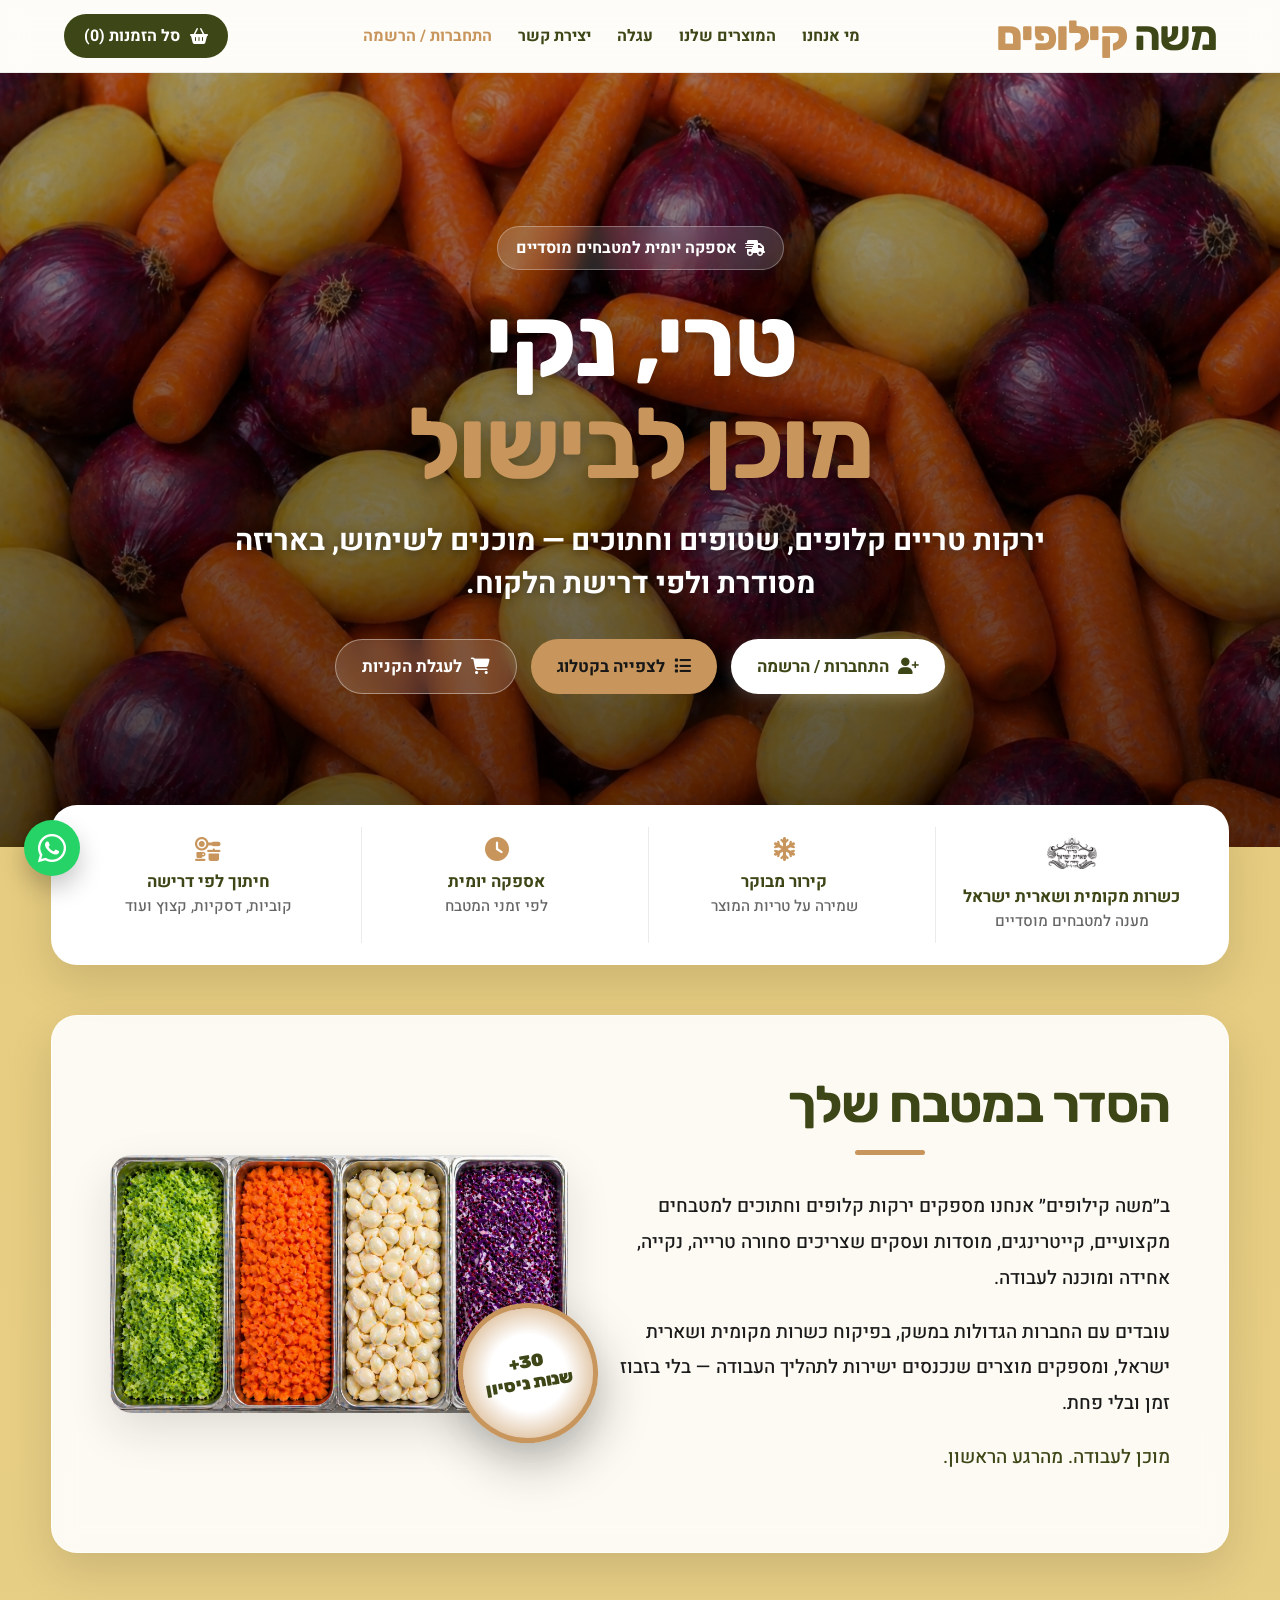
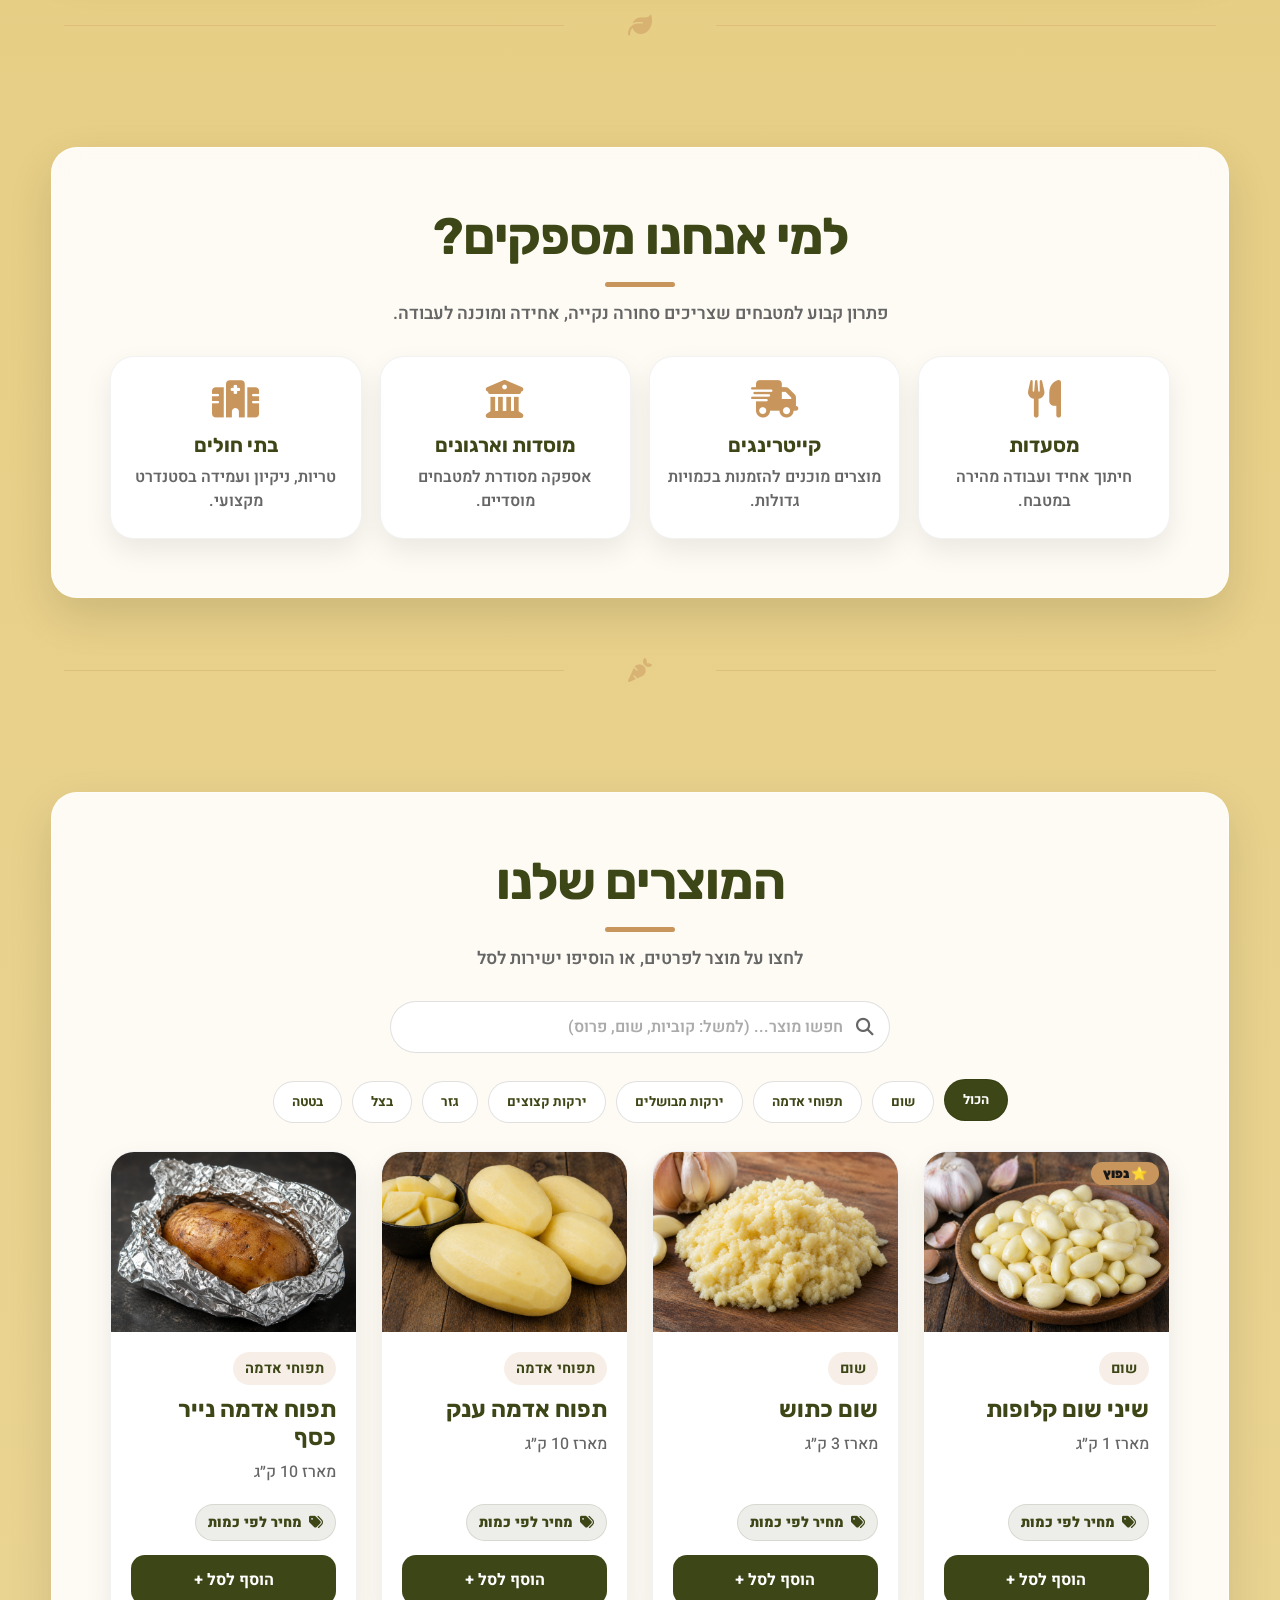
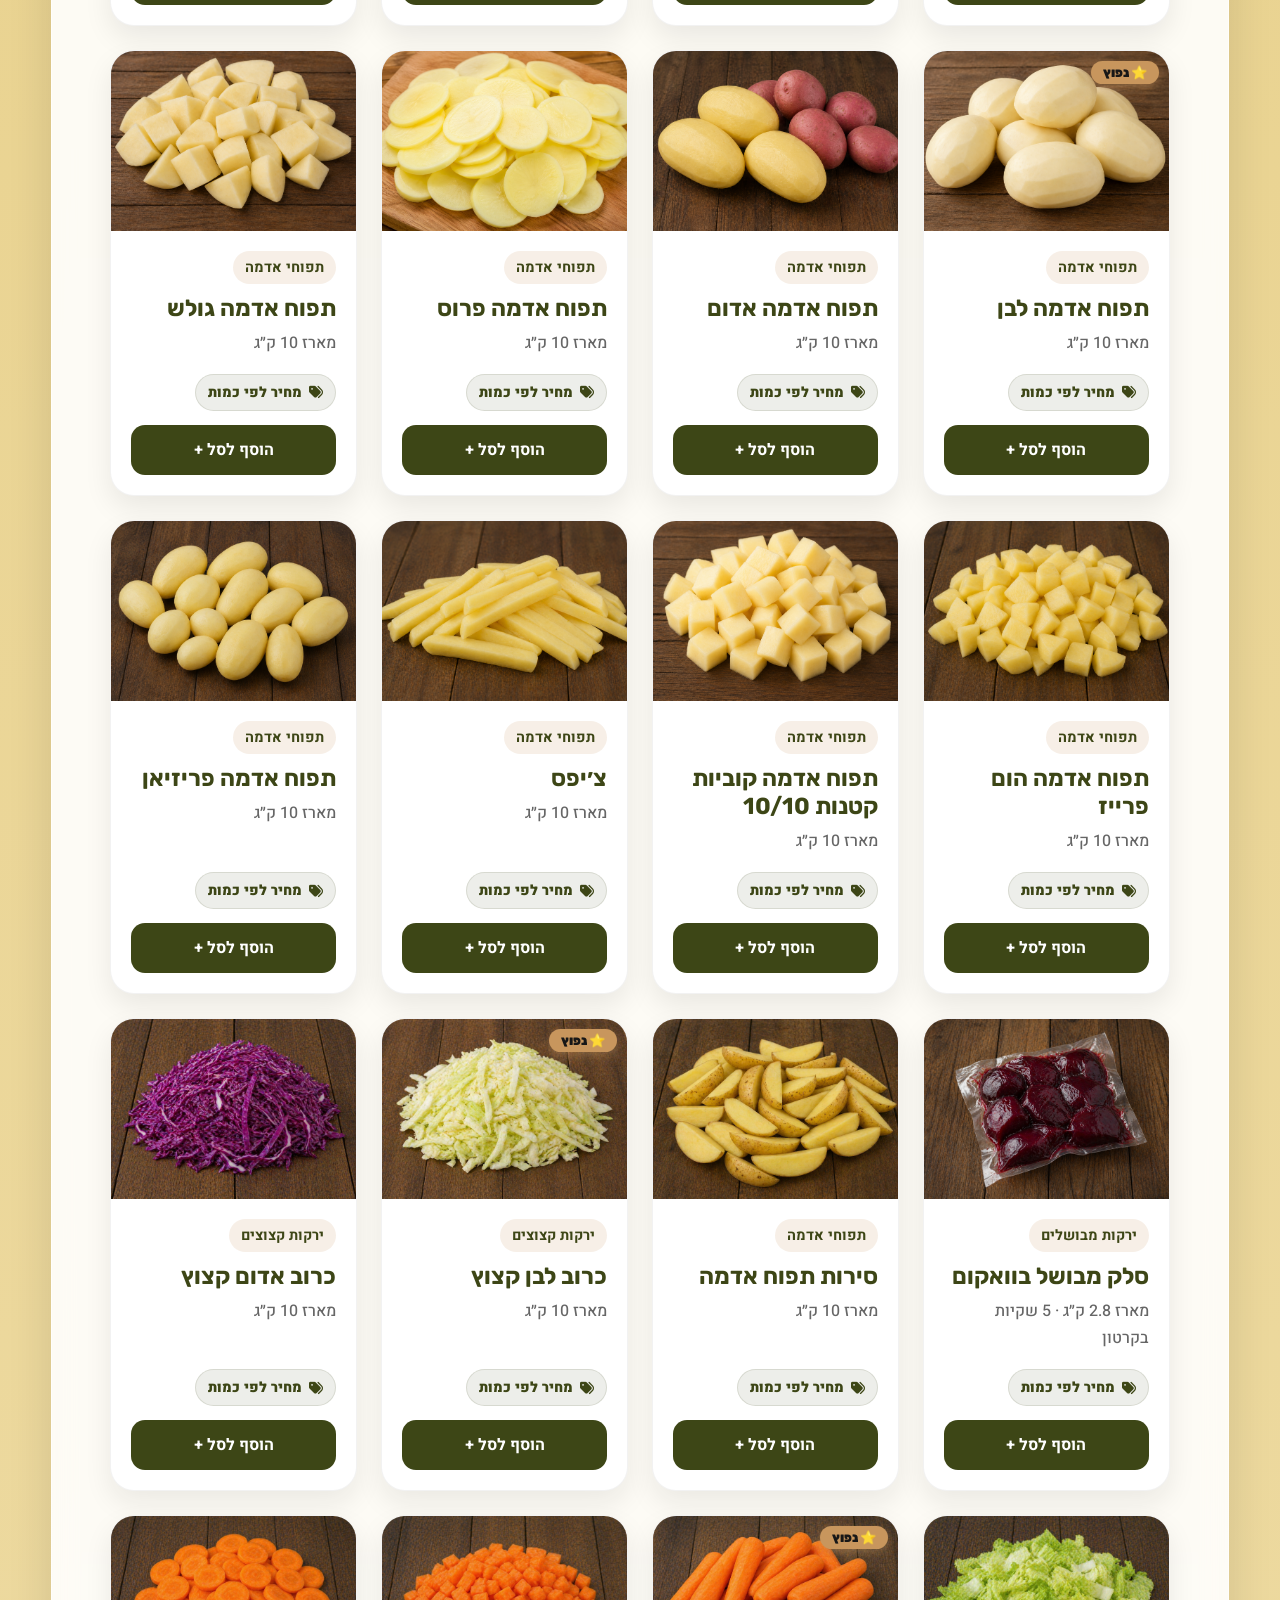
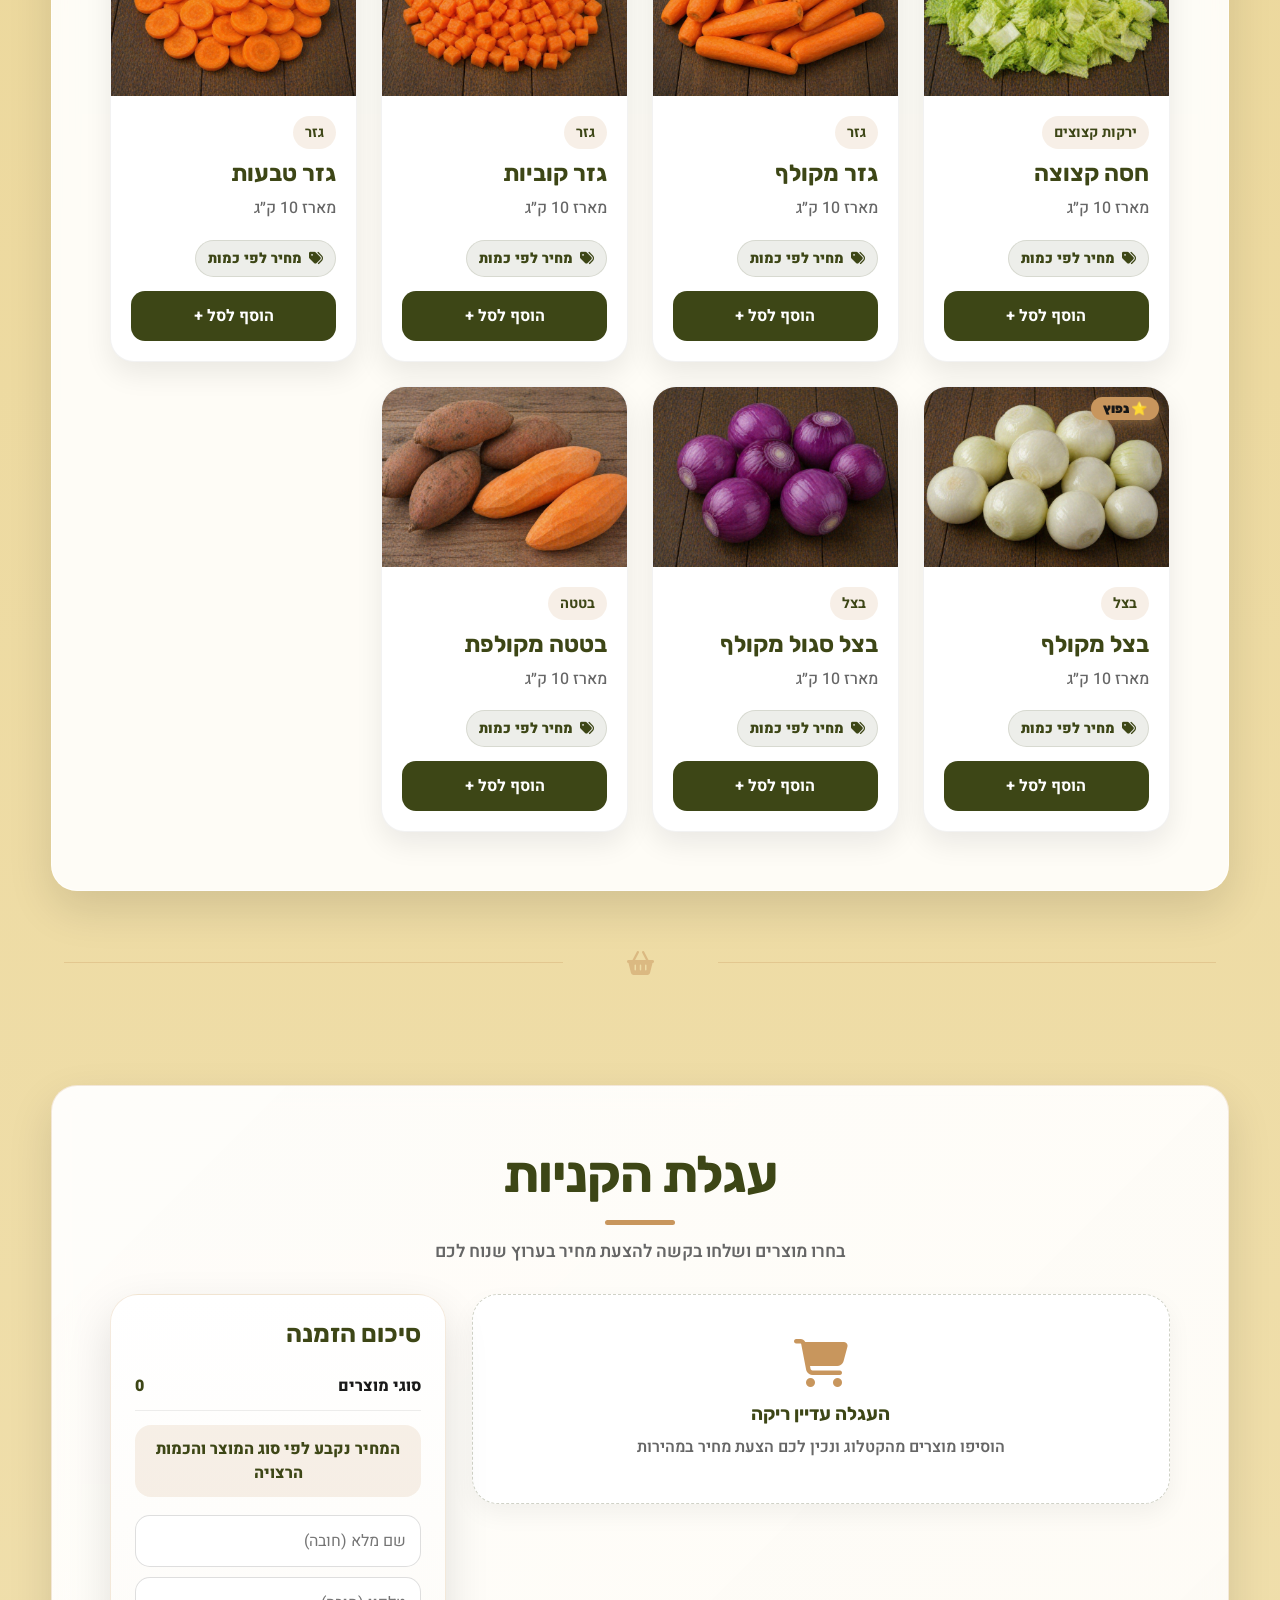
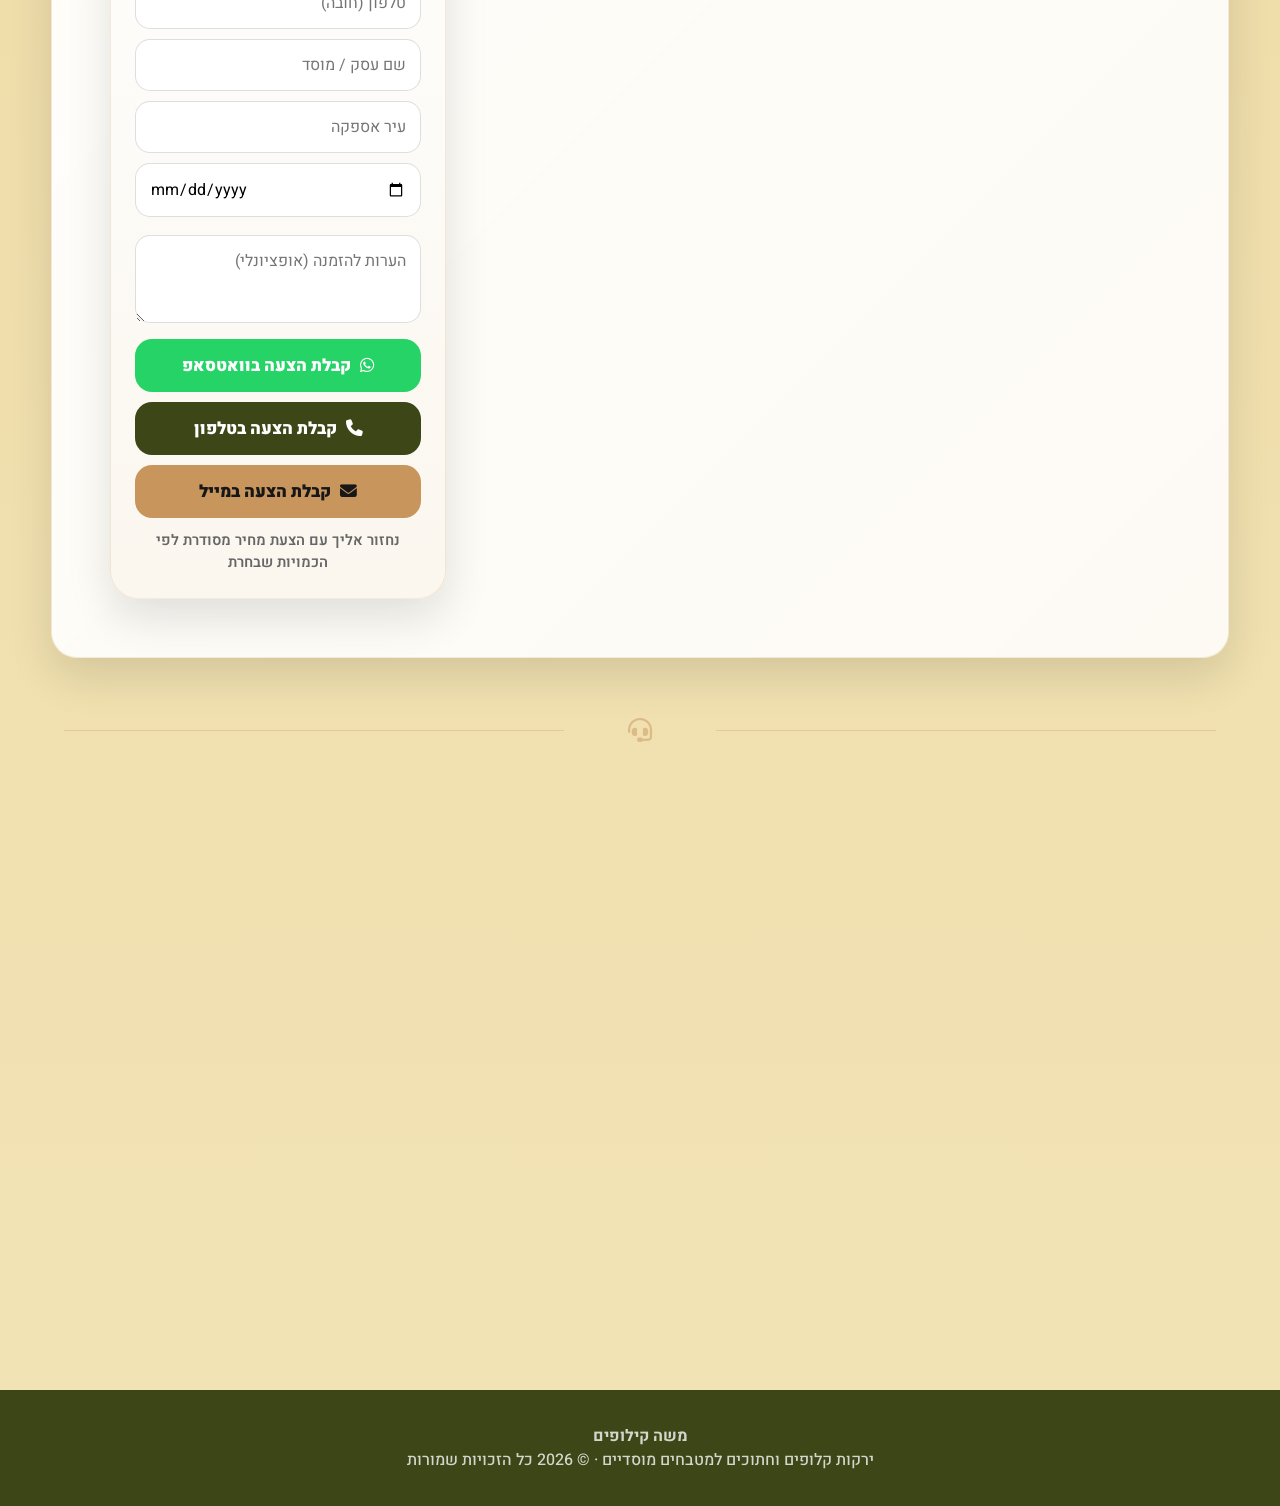
==== index.html @ 8ef57870 "app update and kilogram amount" ====
<!DOCTYPE html>
<html lang="he" dir="rtl">
<head>
  <meta charset="UTF-8" />
  <meta name="viewport" content="width=device-width, initial-scale=1.0, maximum-scale=1.0, user-scalable=0, viewport-fit=cover" />
  <title>משה קילופים | ירקות טריים קלופים וחתוכים למטבחים, עסקים, ומוסדות</title>
  <meta name="description" content="משה קילופים מספקת ירקות טריים קלופים, שטופים וחתוכים למסעדות, קייטרינגים ומוסדות. אספקה יומית, כשרות מהודרת, ואפס פחת במטבח.">
  <link rel="manifest" href="manifest.json">
  <meta name="theme-color" content="#3d4616">
  <link rel="apple-touch-icon" href="icon-192.png">
  <link rel="icon" type="image/png" href="icon-192.png">
  <link rel="preconnect" href="https://fonts.googleapis.com">
  <link rel="preconnect" href="https://fonts.gstatic.com" crossorigin>
  <link href="https://fonts.googleapis.com/css2?family=Heebo:wght@400;500;700;900&family=Rubik:wght@400;500;700;900&display=swap" rel="stylesheet">
  <link rel="stylesheet" href="https://cdnjs.cloudflare.com/ajax/libs/font-awesome/6.5.0/css/all.min.css">
  
  <style>

    /* אנימציה לעגלה העליונה (שקשוק/קפיצה קטנה) */
    @keyframes cartWiggle {
      0% { transform: scale(1); }
      30% { transform: scale(1.25) rotate(-10deg); }
      60% { transform: scale(1.1) rotate(10deg); }
      100% { transform: scale(1) rotate(0); }
    }
    .cart-wiggle {
      animation: cartWiggle 0.4s ease-out;
      color: var(--gold) !important; 
    }

    /* עיצוב בולט לכפתור ההזמנה התחתון כשיש מוצרים בעגלה */
    .btn-has-items {
      background: var(--gold) !important;
      color: #171717 !important;
      transform: scale(1.08) translateY(-4px);
      box-shadow: 0 6px 20px rgba(200,150,93,0.4);
      font-weight: 900 !important;
      border-radius: 16px !important;
      transition: all 0.3s cubic-bezier(0.175, 0.885, 0.32, 1.275);
    }

    :root {
      --cream: #fdfbf7; --cream-dark: #f3eadc; --olive: #3d4616; --olive-light: #536025;
      --gold: #c8965d; --dark: #1a1a1a; --muted: #666; --white: #fff;
      --glass: rgba(255,255,255,0.9); --shadow: 0 18px 45px rgba(0,0,0,0.12);
      --radius: 26px; --font-heading: 'Rubik','Heebo',sans-serif; --font-body: 'Heebo',sans-serif;
    }
    * { box-sizing: border-box; }
    html { scroll-behavior: smooth; }
    body { margin: 0; font-family: var(--font-body); color: var(--dark); background: linear-gradient(180deg,#e4c979,#f2e3b6); overflow-x: hidden; font-weight: 500; }
    a { color: inherit; text-decoration: none; }

    header { position: sticky; top: 0; z-index: 1000; background: rgba(255,255,255,0.95); backdrop-filter: blur(14px); border-bottom: 1px solid rgba(0,0,0,0.07); padding: 14px 5%; display: flex; align-items: center; justify-content: space-between; gap: 18px; }
    .logo { font-family: var(--font-heading); font-size: 2.6rem; font-weight: 700; color: var(--olive); letter-spacing: -1.5px; white-space: nowrap; line-height: 1; }
    .logo span { color: var(--gold); font-weight: 800; }
    .logo { font-family: var(--font-heading); font-size: 2.6rem; font-weight: 700; color: var(--olive); letter-spacing: -1.5px; white-space: nowrap; line-height: 1; }
    .logo span { color: var(--gold); font-weight: 800; }
    
    /* הנה הקוד שהדבקת: */
    .header-user-avatar {
      width: 42px;
      height: 42px;
      border-radius: 50%;
      background: linear-gradient(135deg, var(--olive), var(--olive-light));
      color: white;
      align-items: center;
      justify-content: center;
      font-family: var(--font-heading);
      font-size: 1.3rem;
      font-weight: 800;
      box-shadow: 0 4px 10px rgba(61,70,22,0.15);
      flex-shrink: 0;
      border: 2px solid white;
    }

    .header-greeting {
      font-size: 0.95rem;
      color: var(--muted);
      font-weight: 600;
      margin-top: 1px;
    }

   nav { display: flex; align-items: center; gap: 26px; font-weight: 700; color: var(--olive); }
    nav a:hover { color: var(--gold); }
    
    /* העיצוב החדש של כפתור ההתקנה */
    .nav-install-btn {
      background: rgba(200,150,93,0.15);
      color: var(--olive) !important;
      padding: 8px 16px;
      border-radius: 999px;
      border: 1px solid rgba(200,150,93,0.3);
      display: inline-flex;
      align-items: center;
      gap: 8px;
      transition: 0.25s;
      font-size: 1.05rem;
    }
    .nav-install-btn:hover {
      background: var(--gold);
      color: #171717 !important;
      transform: translateY(-2px);
    }
    body.is-pwa .hide-in-pwa {
      display: none !important;
    }
    
    .cart-container { cursor: pointer; display: flex; align-items: center; gap: 10px; background: var(--olive); color: white; padding: 10px 20px; border-radius: 999px; font-weight: 700; border: none; transition: 0.25s; white-space: nowrap; font-family: inherit; font-size: 1rem; }
    .cart-container:hover { background: var(--olive-light); transform: translateY(-2px); }
    .hamburger { display: none; background: none; border: none; font-size: 1.8rem; color: var(--olive); cursor: pointer; padding: 5px; }
    .mobile-menu { display: none; position: fixed; inset: 0; background: rgba(253,251,247,0.98); z-index: 2000; flex-direction: column; align-items: center; justify-content: center; gap: 30px; transform: translateY(-100%); transition: transform 0.4s cubic-bezier(0.4,0,0.2,1); }
    .mobile-menu.open { transform: translateY(0); display: flex; }
    .mobile-menu a { font-family: var(--font-heading); font-size: 2rem; color: var(--olive); font-weight: 700; }
    .close-menu { position: absolute; top: 20px; right: 24px; background: none; border: none; font-size: 3rem; color: var(--olive); cursor: pointer; }
    .hero { position: relative; min-height: 86vh; display: flex; align-items: center; justify-content: center; text-align: center; color: white; background-image: url('opening.png'); background-size: cover; background-position: center; background-attachment: fixed; background-color: var(--olive); padding: 120px 20px; }
    .hero::before { content: ""; position: absolute; inset: 0; background: linear-gradient(180deg,rgba(0,0,0,0.35),rgba(0,0,0,0.65)); }
    .hero-content { position: relative; max-width: 980px; z-index: 1; }
    .hero-badge { display: inline-flex; align-items: center; gap: 8px; background: rgba(255,255,255,0.15); border: 1px solid rgba(255,255,255,0.3); border-radius: 999px; padding: 9px 18px; font-weight: 700; backdrop-filter: blur(8px); margin-bottom: 22px; color: #fff; }
    .hero h1 { font-family: var(--font-heading); font-size: clamp(3rem,8vw,6.2rem); line-height: 1.02; margin: 0; color: #fff; text-shadow: 0 4px 15px rgba(0,0,0,0.3); font-weight: 700; letter-spacing: -2.5px; }
    .hero h1 span { color: var(--gold); }
    .hero p { font-size: clamp(1.25rem,2.3vw,1.9rem); margin: 24px auto 34px; max-width: 840px; color: #fff; text-shadow: 0 2px 10px rgba(0,0,0,0.4); font-weight: 700; }
    .hero-actions { display: flex; justify-content: center; gap: 14px; flex-wrap: wrap; }
    .btn { display: inline-flex; align-items: center; justify-content: center; gap: 9px; border: none; border-radius: 999px; padding: 14px 26px; font-weight: 700; font-size: 1.05rem; cursor: pointer; transition: 0.25s; font-family: inherit; }
    .btn-primary { background: var(--gold); color: #171717; }
    .btn-primary:hover { transform: translateY(-3px); filter: brightness(1.05); }
    .btn-secondary { background: rgba(255,255,255,0.15); color: #fff; border: 1px solid rgba(255,255,255,0.4); backdrop-filter: blur(8px); }
    .btn-secondary:hover { background: rgba(255,255,255,0.25); transform: translateY(-3px); }

    .trust-strip { margin: -42px auto 0; position: relative; z-index: 2; width: min(1180px,92%); background: var(--white); box-shadow: var(--shadow); border-radius: var(--radius); padding: 22px; display: grid; grid-template-columns: repeat(4,1fr); gap: 16px; }
    .trust-item { text-align: center; padding: 10px; border-left: 1px solid rgba(0,0,0,0.08); }
    .trust-item:last-child { border-left: none; }
    .trust-item i { color: var(--gold); font-size: 1.5rem; margin-bottom: 8px; }
    .trust-item strong { display: block; color: var(--olive); font-size: 1.05rem; }
    .trust-item span { color: var(--muted); font-size: 0.95rem; }

    .section { width: min(1240px,92%); margin: 50px auto; }
    .glass-panel { background: var(--glass); border: 1px solid rgba(255,255,255,0.65); box-shadow: var(--shadow); border-radius: var(--radius); padding: clamp(28px,5vw,58px); backdrop-filter: blur(12px); }
    .section-title { font-family: var(--font-heading); font-size: clamp(2.1rem,4vw,3.2rem); color: var(--olive); text-align: center; margin: 0 0 34px; letter-spacing: -1px; font-weight: 700; }
    .section-title::after { content: ""; display: block; width: 70px; height: 5px; background: var(--gold); border-radius: 999px; margin: 15px auto 0; }
    .section-subtitle { text-align: center; color: var(--muted); font-size: 1.1rem; margin: -20px 0 30px; font-weight: 600; }
    .sector-divider { text-align: center; color: rgba(200,150,93,0.5); font-size: 1.5rem; margin: 60px 0; display: flex; align-items: center; justify-content: center; }
    .sector-divider::before,.sector-divider::after { content: ""; height: 1px; background: rgba(200,150,93,0.3); flex: 1; margin: 0 5%; }

    .about-grid { display: grid; grid-template-columns: 1.1fr 0.9fr; align-items: center; gap: 42px; }
    .about-grid p { font-size: 1.18rem; line-height: 1.9; margin: 0 0 18px; font-weight: 500; }
    .about-strong { margin-top: 10px; font-weight: 800; color: var(--olive); }
    .badge-wrapper { position: relative; overflow: visible; }
    .badge-30 { position: absolute; bottom: -30px; right: -30px; width: 140px; height: 140px; border-radius: 50%; background: radial-gradient(circle,#fff 42%,var(--gold)); border: 5px solid var(--gold); display: flex; align-items: center; justify-content: center; text-align: center; font-family: var(--font-heading); font-weight: 900; font-size: 1.1rem; color: var(--olive); line-height: 1.2; box-shadow: 0 20px 50px rgba(0,0,0,0.28); transform: scale(0.7) rotate(-15deg); z-index: 2; opacity: 0; transition: opacity 0.7s,transform 0.7s; }
    .badge-30.active { opacity: 1; transform: scale(1) rotate(-10deg); }
    .about-image img { width: 100%; border-radius: 22px; display: block; box-shadow: var(--shadow); object-fit: cover; }

    .audience-grid { display: grid; grid-template-columns: repeat(4,minmax(0,1fr)); gap: 18px; margin-top: 26px; }
    .audience-card { background: #fff; border-radius: 24px; padding: 24px 18px; text-align: center; box-shadow: 0 12px 28px rgba(0,0,0,0.08); border: 1px solid rgba(0,0,0,0.05); transition: 0.25s; }
    .audience-card:hover { transform: translateY(-6px); box-shadow: var(--shadow); }
    .audience-card i { font-size: 2.35rem; color: var(--gold); margin-bottom: 14px; }
    .audience-card h3 { margin: 0 0 8px; font-family: var(--font-heading); color: var(--olive); font-size: 1.25rem; }
    .audience-card p { margin: 0; color: var(--muted); line-height: 1.55; font-weight: 600; }

    .search-wrap { position: relative; max-width: 500px; margin: 0 auto 28px; }
    .search-wrap i { position: absolute; right: 16px; top: 50%; transform: translateY(-50%); color: var(--muted); font-size: 1.1rem; pointer-events: none; }
    #catalogSearch { width: 100%; border: 1.5px solid rgba(0,0,0,0.12); border-radius: 999px; padding: 13px 46px 13px 20px; font-family: inherit; font-size: 1rem; background: white; outline: none; transition: 0.3s; font-weight: 600; }
    #catalogSearch:focus { border-color: var(--gold); box-shadow: 0 0 0 4px rgba(200,150,93,0.15); }
    #catalogSearch::placeholder { color: #aaa; }

    .filters { display: flex; flex-wrap: wrap; gap: 10px; justify-content: center; margin-bottom: 28px; }
    .filter-btn { border: 1px solid rgba(0,0,0,0.12); background: #fff; color: var(--olive); border-radius: 999px; padding: 10px 18px; font-family: inherit; font-weight: 700; cursor: pointer; transition: 0.25s; }
    .filter-btn:hover,.filter-btn.active { background: var(--olive); color: #fff; transform: translateY(-2px); }

    .products-grid { display: grid; grid-template-columns: repeat(4,minmax(0,1fr)); gap: 24px; }
    .product-card { background: white; border-radius: 24px; padding: 0; box-shadow: 0 12px 28px rgba(0,0,0,0.08); border: 1px solid rgba(0,0,0,0.05); transition: 0.25s; display: flex; flex-direction: column; overflow: hidden; position: relative; }
    .product-card:hover { transform: translateY(-8px); box-shadow: var(--shadow); }
    .badge-popular { position: absolute; top: 10px; right: 10px; z-index: 5; background: var(--gold); color: #171717; border-radius: 999px; padding: 4px 12px; font-size: 0.82rem; font-weight: 900; font-family: var(--font-heading); box-shadow: 0 4px 10px rgba(200,150,93,0.4); }
    .badge-ordered { position: absolute; top: 10px; right: 10px; z-index: 5; background: var(--olive); color: #fff; border-radius: 999px; padding: 4px 12px; font-size: 0.82rem; font-weight: 900; font-family: var(--font-heading); display: flex; align-items: center; gap: 5px; }
    .product-image-btn { width: 100%; height: 180px; border: 0; padding: 0; background: var(--cream-dark); cursor: pointer; position: relative; overflow: hidden; display: block; }
    .product-image-btn img { width: 100%; height: 100%; object-fit: cover; display: block; transition: 0.35s; }
    .product-card:hover .product-image-btn img { transform: scale(1.06); }
    .product-fallback { display: none; width: 100%; height: 100%; align-items: center; justify-content: center; font-size: 4.2rem; background: linear-gradient(135deg,#f7efe2,#fff); }
    .product-card-body { padding: 20px; display: flex; flex-direction: column; flex: 1; }
    .product-category { display: inline-flex; width: fit-content; background: rgba(200,150,93,0.15); color: var(--olive); border-radius: 999px; padding: 6px 12px; font-weight: 700; font-size: 0.9rem; margin-bottom: 10px; }
    .product-card h3 { font-family: var(--font-heading); color: var(--olive); margin: 0 0 8px; font-size: 1.45rem; }
    .product-card p { color: var(--muted); line-height: 1.65; margin: 0 0 18px; flex: 1; }
    .price-note { display: inline-flex; width: fit-content; align-items: center; gap: 7px; background: rgba(61,70,22,0.09); color: var(--olive); border: 1px solid rgba(61,70,22,0.12); border-radius: 999px; padding: 7px 12px; font-weight: 900; font-size: 0.88rem; margin: 0 0 14px; }
    .btn-add { background: var(--olive); color: white; border: none; padding: 13px 14px; border-radius: 14px; font-weight: 700; cursor: pointer; transition: 0.25s; width: 100%; font-family: inherit; font-size: 1rem; }
    .btn-add:hover { background: var(--olive-light); }
    .desk-btn { display: block; }

    .inline-qty-ctrl { display: none; align-items: center; width: 100%; border-radius: 14px; overflow: hidden; border: 2px solid var(--olive); }
    .inline-qty-ctrl.visible { display: flex; }
    .inline-qty-ctrl button { flex: 0 0 44px; height: 44px; border: none; background: var(--olive); color: white; font-size: 1.3rem; font-weight: 900; cursor: pointer; transition: 0.2s; font-family: inherit; }
    .inline-qty-ctrl button:hover { background: var(--olive-light); }
    .inline-qty-ctrl strong { flex: 1; text-align: center; font-size: 1.1rem; font-weight: 900; color: var(--olive); background: #fff; height: 44px; display: flex; align-items: center; justify-content: center; }

    .mobile-btn { display: none; }
    .mobile-cart-bar { display: none; }

    .product-page { position: fixed; inset: 0; background: rgba(0,0,0,0.58); z-index: 3000; display: none; align-items: center; justify-content: center; padding: 22px; }
    .product-page.open { display: flex; }
    .product-page-card { background: #fff; border-radius: 28px; width: min(980px,96vw); max-height: 90vh; overflow: auto; box-shadow: 0 30px 80px rgba(0,0,0,0.35); display: grid; grid-template-columns: 0.9fr 1.1fr; position: relative; }
    .product-close { position: absolute; top: 14px; left: 14px; width: 42px; height: 42px; border: 0; border-radius: 50%; background: rgba(255,255,255,0.9); font-size: 2rem; cursor: pointer; z-index: 2; box-shadow: 0 8px 18px rgba(0,0,0,0.15); }
    .product-page-image { min-height: 430px; background: var(--cream-dark); }
    .product-page-image img { width: 100%; height: 100%; object-fit: cover; display: block; }
    .product-detail-fallback { display: none; width: 100%; height: 100%; min-height: 430px; align-items: center; justify-content: center; font-size: 7rem; background: linear-gradient(135deg,#f7efe2,#fff); }
    .product-page-content { padding: 44px; }
    .product-page-content h2 { font-family: var(--font-heading); color: var(--olive); font-size: clamp(2rem,4vw,3.2rem); margin: 0 0 14px; line-height: 1.05; }
    .product-page-content p { color: var(--muted); font-size: 1.15rem; line-height: 1.8; margin: 0 0 24px; }
    .detail-info { display: grid; gap: 14px; margin: 24px 0; }
    .detail-info div { background: var(--cream); border: 1px solid rgba(0,0,0,0.06); border-radius: 18px; padding: 16px; }
    .detail-info strong { display: block; color: var(--olive); margin-bottom: 6px; font-size: 1.05rem; }
    .detail-order { display: grid; grid-template-columns: 1fr 130px; gap: 12px; align-items: end; }
    .detail-order label { grid-column: 1/-1; font-weight: 800; color: var(--olive); }
    .detail-order input { border: 1px solid rgba(0,0,0,0.13); border-radius: 14px; padding: 13px 15px; font-family: inherit; font-size: 1rem; background: white; outline: none; transition: 0.3s; }
    .detail-order input:focus { border-color: var(--gold); box-shadow: 0 0 0 4px rgba(200,150,93,0.15); }

    #cart-page { background: linear-gradient(135deg,rgba(255,255,255,0.94),rgba(253,251,247,0.96)); border: 1px solid rgba(200,150,93,0.20); }
    .cart-page-layout { display: grid; grid-template-columns: minmax(0,1.35fr) minmax(330px,0.65fr); gap: 26px; align-items: start; }
    .cart-page-items { display: grid; gap: 18px; }
    .cart-empty { background: #fff; border-radius: 26px; padding: 44px 28px; text-align: center; color: var(--muted); border: 1px dashed rgba(61,70,22,0.24); font-weight: 800; box-shadow: 0 10px 24px rgba(0,0,0,0.05); }
    .cart-empty i { font-size: 3rem; color: var(--gold); margin-bottom: 16px; display: block; }
    .cart-empty h3 { color: var(--olive); font-family: var(--font-heading); margin: 0 0 10px; }
    .cart-empty p { margin: 0; font-weight: 600; }
    .cart-page-item { display: grid; grid-template-columns: 150px 1fr 150px; gap: 20px; align-items: center; background: #fff; border-radius: 26px; padding: 16px; box-shadow: 0 16px 34px rgba(0,0,0,0.08); border: 1px solid rgba(0,0,0,0.06); transition: 0.25s; position: relative; overflow: hidden; }
    .cart-page-item::before { content: ""; position: absolute; inset-inline-start: 0; top: 0; width: 6px; height: 100%; background: var(--gold); }
    .cart-page-item:hover { transform: translateY(-4px); box-shadow: var(--shadow); }
    .cart-page-item img { width: 150px; height: 120px; object-fit: cover; border-radius: 20px; background: var(--cream-dark); }
    .cart-page-item h3 { margin: 0 0 7px; color: var(--olive); font-family: var(--font-heading); font-size: 1.42rem; }
    .cart-page-item p { margin: 0 0 10px; color: var(--muted); font-size: 0.98rem; }
    .pack-line { display: inline-flex; width: fit-content; background: rgba(200,150,93,0.16); color: var(--olive); border-radius: 999px; padding: 7px 13px; font-weight: 900; font-size: 0.92rem; }
    .cart-page-actions { display: flex; flex-direction: column; gap: 10px; }
    .cart-qty-control { display: grid; grid-template-columns: 38px 1fr 38px; align-items: center; gap: 8px; background: var(--cream); padding: 8px; border-radius: 16px; border: 1px solid rgba(0,0,0,0.06); }
    .cart-qty-control button { width: 38px; height: 38px; border-radius: 12px; background: #fff; color: var(--olive); font-size: 1.25rem; font-weight: 900; box-shadow: 0 4px 10px rgba(0,0,0,0.06); border: none; cursor: pointer; transition: 0.2s; }
    .cart-qty-control button:hover { background: var(--gold); color: #171717; }
    .cart-qty-control strong { text-align: center; color: var(--olive); font-size: 1.15rem; font-weight: 900; }
    .remove-cart-item { background: #fdf5f5; color: #dc3545; border-radius: 14px; padding: 10px 12px; font-weight: 800; display: flex; align-items: center; justify-content: center; gap: 6px; border: none; cursor: pointer; font-family: inherit; transition: 0.2s; }
    .remove-cart-item:hover { background: #fce4e4; }

    .cart-summary-box { background: linear-gradient(180deg,#ffffff,#fbf7ef); border-radius: 28px; padding: 24px; box-shadow: var(--shadow); border: 1px solid rgba(200,150,93,0.20); position: sticky; top: 100px; }
    .cart-summary-box h3 { margin: 0 0 14px; color: var(--olive); font-family: var(--font-heading); font-size: 1.55rem; }
    .cart-summary-line { display: flex; justify-content: space-between; gap: 12px; padding: 12px 0; border-bottom: 1px solid rgba(0,0,0,0.07); font-weight: 800; }
    .cart-summary-line span:last-child { color: var(--olive); font-weight: 900; }
    .cart-price-note { margin-top: 14px; background: rgba(200,150,93,0.14); color: var(--olive); border-radius: 16px; padding: 12px; font-weight: 800; line-height: 1.5; text-align: center; }
    .quote-form { display: grid; gap: 10px; margin-top: 18px; }
    .quote-form input,.quote-form textarea,.quote-form select { width: 100%; border-radius: 15px; padding: 13px 14px; font-family: inherit; border: 1px solid rgba(0,0,0,0.13); background: #fff; transition: 0.3s; outline: none; font-size: 16px; }
    .quote-form input:focus,.quote-form textarea:focus,.quote-form select:focus { border-color: var(--gold); box-shadow: 0 0 0 4px rgba(200,150,93,0.15); }
    .quote-form textarea { min-height: 88px; resize: vertical; }
    .quote-actions { display: grid; gap: 10px; margin-top: 16px; }
    .quote-whatsapp,.quote-phone,.quote-mail { width: 100%; min-height: 52px; border: none; border-radius: 17px; padding: 14px 16px; font-family: inherit; font-size: 1.05rem; font-weight: 900; cursor: pointer; transition: 0.25s; display: flex; align-items: center; justify-content: center; gap: 9px; text-decoration: none; }
    .quote-whatsapp { background: #25D366; color: #fff; }
    .quote-phone { background: var(--olive); color: #fff; }
    .quote-mail { background: var(--gold); color: #171717; }
    .quote-whatsapp:hover,.quote-phone:hover,.quote-mail:hover { transform: translateY(-2px); filter: brightness(0.97); }
    .quote-help-text { margin: 12px 0 0; color: var(--muted); font-size: 0.92rem; line-height: 1.5; text-align: center; font-weight: 600; }

    .btn-restore { background: linear-gradient(135deg,var(--gold),#dcb27f); color: #1a1a1a; font-size: 1.15rem; padding: 15px 28px; border-radius: 16px; border: none; font-weight: 900; cursor: pointer; transition: 0.3s; display: inline-flex; align-items: center; gap: 10px; width: 100%; justify-content: center; max-width: 380px; margin: 20px auto 0; animation: pulse-gold 2s infinite; font-family: inherit; }
    @keyframes pulse-gold { 0%{box-shadow:0 0 0 0 rgba(200,150,93,0.5)} 70%{box-shadow:0 0 0 15px rgba(200,150,93,0)} 100%{box-shadow:0 0 0 0 rgba(200,150,93,0)} }
    .orders-history-panel { margin-top: 24px; border-top: 1px solid rgba(0,0,0,0.07); padding-top: 20px; }
    .orders-history-panel h4 { font-family: var(--font-heading); color: var(--olive); font-size: 1.2rem; margin: 0 0 14px; display: flex; align-items: center; gap: 8px; }
    .order-history-item { background: #fff; border-radius: 20px; padding: 16px 18px; margin-bottom: 12px; border: 1px solid rgba(0,0,0,0.07); box-shadow: 0 6px 16px rgba(0,0,0,0.06); transition: 0.2s; }
    .order-history-item:hover { transform: translateY(-2px); box-shadow: var(--shadow); }
    .order-history-header { display: flex; justify-content: space-between; align-items: center; margin-bottom: 10px; }
    .order-history-date { font-weight: 800; color: var(--olive); font-size: 0.95rem; }
    .order-history-count { background: rgba(200,150,93,0.18); color: var(--olive); border-radius: 999px; padding: 4px 12px; font-weight: 900; font-size: 0.88rem; }
    .order-history-products { color: var(--muted); font-size: 0.92rem; font-weight: 600; line-height: 1.6; margin-bottom: 12px; }
    .btn-reorder { background: var(--olive); color: white; border: none; border-radius: 12px; padding: 9px 18px; font-weight: 700; font-family: inherit; cursor: pointer; transition: 0.2s; font-size: 0.95rem; display: flex; align-items: center; gap: 7px; }
    .btn-reorder:hover { background: var(--olive-light); transform: translateY(-1px); }

    .success-overlay { position: fixed; inset: 0; background: rgba(0,0,0,0.7); z-index: 4000; display: none; align-items: center; justify-content: center; padding: 22px; }
    .success-overlay.open { display: flex; }
    .success-card { background: #fff; border-radius: 32px; padding: 52px 44px; text-align: center; max-width: 480px; width: 100%; box-shadow: 0 40px 80px rgba(0,0,0,0.3); animation: popIn 0.4s cubic-bezier(0.175,0.885,0.32,1.275); }
    @keyframes popIn { from{transform:scale(0.8);opacity:0} to{transform:scale(1);opacity:1} }
    .success-icon { width: 88px; height: 88px; border-radius: 50%; display: flex; align-items: center; justify-content: center; margin: 0 auto 24px; font-size: 2.8rem; color: white; }
    .success-icon.wa { background: linear-gradient(135deg,#25D366,#1daa54); box-shadow: 0 16px 32px rgba(37,211,102,0.35); }
    .success-icon.ph { background: linear-gradient(135deg,var(--olive),var(--olive-light)); box-shadow: 0 16px 32px rgba(61,70,22,0.35); }
    .success-icon.ml { background: linear-gradient(135deg,var(--gold),#dcb27f); box-shadow: 0 16px 32px rgba(200,150,93,0.35); }
    .success-card h2 { font-family: var(--font-heading); color: var(--olive); font-size: 2rem; margin: 0 0 12px; }
    .success-card p { color: var(--muted); font-size: 1.1rem; line-height: 1.7; margin: 0 0 28px; font-weight: 600; }
    .success-time { display: inline-flex; align-items: center; gap: 8px; background: rgba(61,70,22,0.08); color: var(--olive); border-radius: 999px; padding: 8px 18px; font-weight: 800; font-size: 0.95rem; margin-bottom: 28px; }
    .btn-close-success { background: var(--olive); color: white; border: none; border-radius: 16px; padding: 14px 32px; font-family: inherit; font-size: 1.1rem; font-weight: 700; cursor: pointer; transition: 0.25s; }
    .btn-close-success:hover { background: var(--olive-light); transform: translateY(-2px); }

    #vip-welcome-banner { width: min(1240px,92%); margin: 25px auto 10px; display: none; }
    
    .vip-card {
      background: rgba(253,251,247,0.95);
      border: 1px solid rgba(200,150,93,0.25);
      border-radius: 24px;
      padding: 24px 30px;
      box-shadow: 0 12px 35px rgba(0,0,0,0.06);
      border-right: 5px solid var(--gold);
      display: flex;
      flex-direction: column;
      gap: 18px;
    }

    .vip-card-main {
      display: flex;
      justify-content: space-between;
      align-items: center;
      flex-wrap: wrap;
      gap: 15px;
    }

    .vip-user-info {
      display: flex;
      align-items: center;
      gap: 18px;
    }

    .vip-avatar {
      width: 60px;
      height: 60px;
      border-radius: 50%;
      background: linear-gradient(135deg, var(--olive), var(--olive-light));
      color: white;
      display: flex;
      align-items: center;
      justify-content: center;
      font-family: var(--font-heading);
      font-size: 1.8rem;
      font-weight: 800;
      box-shadow: 0 6px 15px rgba(61,70,22,0.2);
    }

    .vip-welcome-text {
      display: flex;
      flex-direction: column;
      line-height: 1.1;
    }

    .vip-greet {
      font-size: 1rem;
      color: var(--muted);
      font-weight: 600;
    }

    .vip-name {
      font-family: var(--font-heading);
      color: var(--olive);
      font-size: 2rem;
      font-weight: 900;
    }

    .btn-vip-logout {
      background: white;
      border: 1px solid rgba(0,0,0,0.08);
      color: var(--muted);
      border-radius: 999px;
      padding: 10px 20px;
      font-weight: 700;
      font-family: inherit;
      cursor: pointer;
      font-size: 0.95rem;
      transition: 0.25s;
      display: flex;
      align-items: center;
      gap: 8px;
      box-shadow: 0 4px 10px rgba(0,0,0,0.03);
    }

    .btn-vip-logout:hover {
      background: #fdf5f5;
      color: #dc3545;
      border-color: rgba(220,53,69,0.2);
      transform: translateY(-2px);
    }

    .vip-card-footer {
      background: rgba(200,150,93,0.08);
      border-radius: 14px;
      padding: 14px 18px;
      display: flex;
      align-items: center;
      gap: 12px;
      color: var(--muted);
      font-size: 1.05rem;
      font-weight: 500;
    }

    .vip-card-footer i {
      color: var(--gold);
      font-size: 1.3rem;
    }

    .vip-card-footer strong {
      color: var(--olive);
      font-weight: 800;
    }

    .quick-contact-panel { text-align: center; background: linear-gradient(135deg,rgba(255,255,255,0.96),rgba(253,251,247,0.94)); border: 1px solid rgba(200,150,93,0.18); }
    .contact-icons { display: flex; justify-content: center; gap: 28px; margin-top: 26px; flex-wrap: wrap; }
    .contact-card { width: 165px; min-height: 150px; border-radius: 24px; background: #fff; box-shadow: 0 14px 32px rgba(0,0,0,0.10); border: 1px solid rgba(0,0,0,0.06); display: flex; flex-direction: column; align-items: center; justify-content: center; gap: 12px; transition: 0.25s; }
    .contact-card i { font-size: 3.2rem; }
    .contact-card span { font-family: var(--font-heading); font-size: 1.15rem; font-weight: 700; color: var(--olive); }
    .contact-card small { color: var(--muted); font-weight: 600; font-size: 0.9rem; }
    .contact-card:hover { transform: translateY(-7px) scale(1.03); box-shadow: var(--shadow); }
    .contact-card.whatsapp i { color: #25D366; }
    .contact-card.phone i { color: var(--olive); }
    .contact-card.mail i { color: var(--gold); }

    .floating-contact { position: fixed; bottom: 24px; left: 24px; width: 56px; height: 56px; border-radius: 50%; background: #25D366; color: #fff; display: flex; align-items: center; justify-content: center; font-size: 32px; box-shadow: 0 12px 25px rgba(0,0,0,0.22); z-index: 1000; text-decoration: none; transition: transform 0.3s ease, bottom 0.3s ease; }
    .floating-contact:hover { transform: scale(1.08); }
    body.cart-active .floating-contact { bottom: 90px; }
    .reveal { opacity: 0; transform: translateY(28px); transition: 0.75s ease; }
    .reveal.active { opacity: 1; transform: translateY(0); }
    footer { background: var(--olive); color: rgba(255,255,255,0.78); padding: 34px 5%; text-align: center; margin-top: 70px; }

    main { display: flex; flex-direction: column; }
    #vip-welcome-banner { order: 0; }
    #about-wrapper { order: 1; }
    #audience-wrapper { order: 2; }
    #products-wrapper { order: 3; }
    #cart-wrapper { order: 4; }
    #contact-wrapper { order: 5; }
    
    body.vip-mode #vip-welcome-banner { display: block !important; order: 1; margin-top: 20px; }
    body.vip-mode #cart-wrapper { order: 2; margin-top: 20px; }
    body.vip-mode #products-wrapper { order: 3; }
    body.vip-mode #contact-wrapper { order: 4; }
    body.vip-mode #about-wrapper, body.vip-mode #audience-wrapper { display: none !important; }

    /* ════ MOBILE APP ════ */
    .mobile-app-overlay { display: none; }
    .bottom-nav-bar { display: none; }

    @media (max-width: 767px) {
    body.mobile-app-mode header,
    body.mobile-app-mode footer,
    body.mobile-app-mode .hero,
    body.mobile-app-mode .trust-strip,
    body.mobile-app-mode main,
    body.mobile-app-mode .floating-contact,
    body.mobile-app-mode #mobileCartBar { display: none !important; }
    body.mobile-app-mode .hide-in-pwa { display: none !important; }
    

      .mobile-app-overlay {
        display: none; flex-direction: column; position: fixed; inset: 0;
        background: #f0e8d4; z-index: 500; overflow: hidden;
      }
      .app-topbar {
        background: rgba(255,255,255,0.96); backdrop-filter: blur(14px);
        border-bottom: 1px solid rgba(0,0,0,0.07); padding: 14px 18px 10px;
        display: flex; align-items: center; justify-content: space-between;
        flex-shrink: 0; position: relative;
      }
      .app-topbar-logo { font-family: var(--font-heading); font-size: 1.7rem; font-weight: 700; color: var(--olive); letter-spacing: -1px; }
      .app-topbar-logo span { color: var(--gold); }
      .app-topbar-back { display: none; align-items: center; gap: 6px; background: none; border: none; font-family: var(--font-heading); font-size: 1rem; font-weight: 700; color: var(--olive); cursor: pointer; padding: 6px 10px 6px 6px; border-radius: 999px; transition: .2s; }
      .app-topbar-back.visible { display: flex; }
      .app-topbar-back:active { background: rgba(0,0,0,0.05); }
      .app-topbar-cart-badge { background: var(--olive); color: #fff; border-radius: 999px; padding: 6px 14px; font-weight: 700; font-size: 0.9rem; display: flex; align-items: center; gap: 7px; cursor: pointer; border: none; font-family: inherit; }

      .app-screens { flex: 1; overflow: hidden; position: relative; width: 100%; max-width: 100vw; }
      .app-screen { position: absolute; inset: 0; overflow-y: auto; -webkit-overflow-scrolling: touch; padding-bottom: 80px; transform: translateX(100%); transition: transform 0.32s cubic-bezier(0.4,0,0.2,1); background: #f0e8d4; will-change: transform; }
      .app-screen.active { transform: translateX(0); }
      .app-screen.slide-left { transform: translateX(-30%); }

      .bottom-nav-bar { display: flex !important; position: fixed; bottom: 0; left: 0; right: 0; height: 68px; background: rgba(255,255,255,0.97); backdrop-filter: blur(16px); border-top: 1px solid rgba(0,0,0,0.08); z-index: 600; align-items: flex-end; padding: 0 6px 10px; gap: 0; }
      .nav-tab { flex: 1; display: flex; flex-direction: column; align-items: center; gap: 3px; padding: 6px 2px; border: none; background: none; cursor: pointer; color: #999; transition: .18s; font-family: var(--font-body); }
      .nav-tab i { font-size: 21px; transition: .18s; }
      .nav-tab span { font-size: 10px; font-weight: 700; transition: .18s; }
      .nav-tab.active { color: var(--olive); }
      .nav-fab-wrap { flex: 1.2; display: flex; flex-direction: column; align-items: center; gap: 3px; padding-bottom: 0; cursor: pointer; }
      .nav-fab { width: 54px; height: 54px; border-radius: 50%; background: var(--olive); color: #fff; border: 3px solid rgba(255,255,255,0.97); display: flex; align-items: center; justify-content: center; font-size: 24px; margin-top: -22px; box-shadow: 0 8px 20px rgba(61,70,22,0.35); transition: .18s; cursor: pointer; }
      .nav-fab-label { font-size: 10px; font-weight: 700; color: #999; transition: .18s; }
      .nav-fab-wrap.active .nav-fab { background: var(--gold); }
      .nav-fab-wrap.active .nav-fab-label { color: var(--gold); }

      /* Filter strip */
      .mob-filter-strip { display: flex; gap: 8px; overflow-x: auto; padding: 12px 16px 8px; scrollbar-width: none; -webkit-overflow-scrolling: touch; position: sticky; top: 0; z-index: 10; background: rgba(240,232,212,0.95); backdrop-filter: blur(8px); border-bottom: 1px solid rgba(0,0,0,0.05); }
      .mob-filter-strip::-webkit-scrollbar { display: none; }
      .mob-chip { flex-shrink: 0; padding: 8px 16px; border-radius: 999px; border: 1px solid rgba(0,0,0,0.12); background: #fff; font-size: 0.95rem; font-weight: 700; color: var(--olive); cursor: pointer; white-space: nowrap; font-family: inherit; transition: .2s; }
      .mob-chip.active { background: var(--olive); color: #fff; border-color: var(--olive); }
      .mob-products-list { padding: 10px 14px 0; }
      .mob-product-row { background: #fff; border-radius: 18px; display: flex; align-items: center; gap: 12px; padding: 12px 14px; margin-bottom: 10px; box-shadow: 0 4px 14px rgba(0,0,0,0.06); border: 1px solid rgba(0,0,0,0.04); position: relative; }
      .mob-prod-img { width: 68px; height: 68px; border-radius: 12px; background: var(--cream-dark); object-fit: cover; flex-shrink: 0; display: block; }
      .mob-prod-fallback { width: 68px; height: 68px; border-radius: 12px; background: linear-gradient(135deg,#f7efe2,#fff); display: none; align-items: center; justify-content: center; font-size: 2rem; flex-shrink: 0; }
      .mob-prod-info { flex: 1; min-width: 0; }
      .mob-prod-name { font-family: var(--font-heading); font-size: 1.05rem; font-weight: 700; color: var(--olive); white-space: nowrap; overflow: hidden; text-overflow: ellipsis; }
      .mob-prod-pack { font-size: 0.85rem; color: var(--muted); margin-top: 2px; font-weight: 600; }
      .mob-prod-badge { display: inline-block; background: rgba(200,150,93,0.18); color: var(--olive); border-radius: 999px; padding: 2px 9px; font-size: 0.75rem; font-weight: 700; margin-top: 4px; }
      .mob-add-btn { width: 36px; height: 36px; border-radius: 10px; background: var(--olive); color: #fff; border: none; font-size: 1.3rem; font-weight: 700; cursor: pointer; display: flex; align-items: center; justify-content: center; transition: .2s; }
      .mob-qty-ctrl { display: flex; align-items: center; border: 1.5px solid var(--olive); border-radius: 10px; overflow: hidden; }
      .mob-qty-ctrl button { width: 32px; height: 36px; border: none; background: var(--olive); color: #fff; font-size: 1rem; font-weight: 900; cursor: pointer; font-family: inherit; }
      .mob-qty-ctrl strong { min-width: 28px; text-align: center; font-size: 1rem; font-weight: 900; color: var(--olive); background: #fff; height: 36px; display: flex; align-items: center; justify-content: center; }

      /* Personal screen */
      .mob-section-pad { padding: 16px 14px 0; }
      .mob-user-card { background: #fff; border-radius: 22px; padding: 20px 18px; box-shadow: 0 6px 20px rgba(0,0,0,0.07); border: 1px solid rgba(0,0,0,0.05); margin-bottom: 12px; }
      .mob-avatar-row { display: flex; align-items: center; gap: 14px; margin-bottom: 16px; }
      .mob-avatar { width: 54px; height: 54px; border-radius: 50%; background: var(--olive); color: #fff; display: flex; align-items: center; justify-content: center; font-family: var(--font-heading); font-size: 1.4rem; font-weight: 700; flex-shrink: 0; }
      .mob-user-name { font-family: var(--font-heading); font-size: 1.25rem; font-weight: 700; color: var(--olive); }
      .mob-user-sub { font-size: 0.9rem; color: var(--muted); font-weight: 600; margin-top: 2px; }
      .mob-info-row { display: flex; align-items: center; gap: 10px; padding: 10px 0; border-bottom: 1px solid rgba(0,0,0,0.06); }
      .mob-info-row:last-child { border-bottom: none; }
      .mob-info-row i { color: var(--gold); font-size: 1.05rem; width: 20px; text-align: center; }
      .mob-info-row span { flex: 1; font-size: 0.95rem; color: var(--muted); font-weight: 600; }
      .mob-info-row strong { font-size: 0.95rem; color: var(--olive); font-weight: 700; }
      .mob-stat-grid { display: grid; grid-template-columns: 1fr 1fr; gap: 10px; margin-bottom: 12px; }
      .mob-stat-card { background: #fff; border-radius: 18px; padding: 14px 12px; text-align: center; box-shadow: 0 4px 14px rgba(0,0,0,0.06); border: 1px solid rgba(0,0,0,0.04); }
      .mob-stat-num { font-family: var(--font-heading); font-size: 2rem; font-weight: 900; color: var(--olive); }
      .mob-stat-lbl { font-size: 0.8rem; color: var(--muted); font-weight: 600; margin-top: 2px; }
      .mob-edit-btn { width: 100%; padding: 13px; border-radius: 16px; border: 1.5px solid rgba(61,70,22,0.2); background: #fff; font-family: var(--font-heading); font-size: 1rem; font-weight: 700; color: var(--olive); cursor: pointer; display: flex; align-items: center; justify-content: center; gap: 8px; transition: .2s; margin-bottom: 14px; }
      .mob-edit-form { display: none; flex-direction: column; gap: 10px; margin-bottom: 14px; }
      .mob-edit-form.open { display: flex; }
      .mob-edit-form input { width: 100%; padding: 12px 14px; border-radius: 14px; border: 1.5px solid rgba(0,0,0,0.12); background: #fff; font-family: var(--font-body); font-size: 1rem; outline: none; transition: .3s; }
      .mob-edit-form input:focus { border-color: var(--gold); box-shadow: 0 0 0 3px rgba(200,150,93,0.15); }
      .mob-save-btn { padding: 13px; border-radius: 14px; background: var(--olive); color: #fff; border: none; font-family: var(--font-heading); font-size: 1rem; font-weight: 700; cursor: pointer; transition: .2s; }
      .mob-logout-btn { width: 100%; padding: 13px; border-radius: 16px; border: 1px solid rgba(220,53,69,0.3); background: rgba(220,53,69,0.05); font-family: var(--font-heading); font-size: 0.95rem; font-weight: 700; color: #dc3545; cursor: pointer; display: flex; align-items: center; justify-content: center; gap: 8px; transition: .2s; }
      .mob-settings-panel {
        max-height: 0;
        opacity: 0;
        overflow: hidden;
        background: #fff;
        border-radius: 22px;
        padding: 0 18px;
        margin-bottom: 0;
        border: 0 solid rgba(0,0,0,0.05);
        box-shadow: none;
        transition: all 0.35s cubic-bezier(0.4, 0, 0.2, 1);
      }
      .mob-settings-panel.open {
        max-height: 500px;
        opacity: 1;
        padding: 18px;
        margin-bottom: 16px;
        border: 1px solid rgba(0,0,0,0.05);
        box-shadow: 0 4px 14px rgba(0,0,0,0.06);
      }

      /* ── ORDER SCREEN (FAB) - redesigned ── */
      .mob-screen-title { font-family: var(--font-heading); font-size: 1.4rem; font-weight: 700; color: var(--olive); padding: 16px 16px 4px; }
      .mob-screen-sub { font-size: 0.85rem; color: var(--muted); font-weight: 600; padding: 0 16px 12px; }

      /* Restore button — bold & prominent */
      .mob-restore-big {
        display: flex; align-items: center; gap: 14px;
        background: linear-gradient(135deg, var(--gold), #dcb27f);
        border-radius: 22px; padding: 18px 18px; margin-bottom: 14px;
        border: none; width: 100%; cursor: pointer; font-family: inherit;
        box-shadow: 0 8px 24px rgba(200,150,93,0.45);
        animation: pulse-gold 2.2s infinite;
        transition: .2s; text-align: right;
      }
      .mob-restore-big:active { transform: scale(.98); }
      .mob-restore-icon { width: 52px; height: 52px; border-radius: 16px; background: rgba(255,255,255,0.3); display: flex; align-items: center; justify-content: center; font-size: 1.6rem; color: #171717; flex-shrink: 0; }
      .mob-restore-title { font-family: var(--font-heading); font-size: 1.15rem; font-weight: 900; color: #171717; }
      .mob-restore-sub { font-size: 0.82rem; color: rgba(0,0,0,0.6); font-weight: 600; margin-top: 3px; }

      /* Cart inside order screen */
      .mob-order-cart-section {
        background: #fff; border-radius: 22px; padding: 16px;
        box-shadow: 0 4px 14px rgba(0,0,0,0.07);
        border: 1px solid rgba(0,0,0,0.05); margin-bottom: 14px;
      }
      .mob-order-cart-title {
        font-family: var(--font-heading); font-size: 1.05rem; font-weight: 700;
        color: var(--olive); margin-bottom: 12px; display: flex; align-items: center;
        justify-content: space-between;
      }
      .mob-order-cart-badge {
        background: var(--olive); color: #fff; border-radius: 999px;
        padding: 3px 11px; font-size: 0.82rem; font-weight: 900;
      }
      .mob-order-cart-empty {
        text-align: center; color: var(--muted); font-size: 0.9rem;
        font-weight: 600; padding: 12px 0;
      }
      .mob-order-cart-row {
        display: flex; align-items: center; gap: 10px;
        padding: 10px 0; border-bottom: 1px solid rgba(0,0,0,0.06);
      }
      .mob-order-cart-row:last-child { border-bottom: none; }
      .mob-ocr-img { width: 46px; height: 46px; border-radius: 10px; object-fit: cover; background: var(--cream-dark); flex-shrink: 0; }
      .mob-ocr-name { flex: 1; font-size: 0.92rem; font-weight: 700; color: var(--olive); }
      .mob-ocr-qty-ctrl { display: flex; align-items: center; border: 1.5px solid var(--olive); border-radius: 9px; overflow: hidden; }
      .mob-ocr-remove { background: #fdf5f5; color: #dc3545; border: none; border-radius: 10px; width: 34px; height: 34px; display: flex; align-items: center; justify-content: center; cursor: pointer; flex-shrink: 0; font-size: 1.1rem; margin-right: 6px; }
      .mob-ocr-remove:active { background: #fce4e4; }
      .mob-ocr-qty-ctrl button { width: 28px; height: 30px; border: none; background: var(--olive); color: #fff; font-size: 0.9rem; font-weight: 900; cursor: pointer; font-family: inherit; }
      .mob-ocr-qty-ctrl strong { min-width: 24px; text-align: center; font-size: 0.9rem; font-weight: 900; color: var(--olive); background: #fff; height: 30px; display: flex; align-items: center; justify-content: center; }

      /* Add more products link */
      .mob-add-more-btn {
        width: 100%; padding: 11px; border-radius: 14px; background: rgba(61,70,22,0.07);
        border: 1.5px dashed rgba(61,70,22,0.25); color: var(--olive);
        font-family: var(--font-heading); font-size: 0.95rem; font-weight: 700;
        cursor: pointer; display: flex; align-items: center; justify-content: center;
        gap: 8px; margin-top: 10px; transition: .2s;
      }
      .mob-add-more-btn:active { background: rgba(61,70,22,0.13); }

      /* Order summary + send */
      .mob-order-summary-box {
        background: rgba(255,255,255,0.95); border-radius: 22px; padding: 16px;
        box-shadow: 0 4px 14px rgba(0,0,0,0.07);
        border: 1px solid rgba(200,150,93,0.2); margin-bottom: 14px;
      }
      .mob-order-summary-box h3 { font-family: var(--font-heading); color: var(--olive); font-size: 1rem; margin: 0 0 10px; }
      .mob-os-line { display: flex; justify-content: space-between; padding: 7px 0; border-bottom: 1px solid rgba(0,0,0,0.06); font-weight: 700; font-size: 0.9rem; }
      .mob-os-line span:last-child { color: var(--olive); font-weight: 900; }
      .mob-price-note-sm { margin-top: 10px; background: rgba(200,150,93,0.14); color: var(--olive); border-radius: 12px; padding: 9px 11px; font-weight: 800; font-size: 0.82rem; text-align: center; }

      /* User form for new users */
      .mob-new-user-form { background: #fff; border-radius: 22px; padding: 16px; box-shadow: 0 4px 14px rgba(0,0,0,0.06); border: 1px solid rgba(0,0,0,0.05); margin-bottom: 14px; }
      .mob-new-user-form h4 { font-family: var(--font-heading); font-size: 0.95rem; font-weight: 700; color: var(--olive); margin: 0 0 12px; }
      .mob-form-group { display: grid; gap: 9px; }
      .mob-form-group input, .mob-form-group textarea { width: 100%; padding: 12px 14px; border-radius: 14px; border: 1.5px solid rgba(0,0,0,0.12); background: #fff; font-family: var(--font-body); font-size: 16px; outline: none; transition: .3s; }
      .mob-form-group input:focus, .mob-form-group textarea:focus { border-color: var(--gold); box-shadow: 0 0 0 3px rgba(200,150,93,0.15); }
      .mob-form-group textarea { min-height: 72px; resize: vertical; }

      /* Notes field (always visible) */
      .mob-notes-box { background: #fff; border-radius: 22px; padding: 14px 16px; box-shadow: 0 4px 14px rgba(0,0,0,0.06); border: 1px solid rgba(0,0,0,0.05); margin-bottom: 14px; }
      .mob-notes-box label { font-family: var(--font-heading); font-size: 0.9rem; font-weight: 700; color: var(--olive); display: block; margin-bottom: 8px; }
      .mob-notes-box textarea { width: 100%; padding: 11px 13px; border-radius: 13px; border: 1.5px solid rgba(0,0,0,0.12); background: #fff; font-family: var(--font-body); font-size: 15px; outline: none; min-height: 66px; resize: vertical; transition: .3s; }
      .mob-notes-box textarea:focus { border-color: var(--gold); box-shadow: 0 0 0 3px rgba(200,150,93,0.15); }
      .mob-notes-box input[type="date"] { width: 100%; margin-top: 8px; padding: 11px 13px; border-radius: 13px; border: 1.5px solid rgba(0,0,0,0.12); background: #fff; font-family: var(--font-body); font-size: 15px; outline: none; transition: .3s; }
      .mob-notes-box input[type="date"]:focus { border-color: var(--gold); box-shadow: 0 0 0 3px rgba(200,150,93,0.15); }

      /* Send buttons */
      .mob-send-section { margin-bottom: 14px; display: flex; flex-direction: column; gap: 10px; }
      .mob-send-wa { width: 100%; padding: 15px; border-radius: 16px; background: #25D366; color: #fff; border: none; font-family: var(--font-heading); font-size: 1.1rem; font-weight: 700; cursor: pointer; display: flex; align-items: center; justify-content: center; gap: 9px; transition: .2s; }
      .mob-send-wa:active { background: #1daa54; }
      .mob-send-phone { width: 100%; padding: 15px; border-radius: 16px; background: var(--olive); color: #fff; border: none; font-family: var(--font-heading); font-size: 1.1rem; font-weight: 700; cursor: pointer; display: flex; align-items: center; justify-content: center; gap: 9px; text-decoration: none; transition: .2s; }
      .mob-send-phone:active { background: var(--olive-light); }
      .mob-send-mail { width: 100%; padding: 15px; border-radius: 16px; background: var(--gold); color: #171717; border: none; font-family: var(--font-heading); font-size: 1.1rem; font-weight: 700; cursor: pointer; display: flex; align-items: center; justify-content: center; gap: 9px; text-decoration: none; transition: .2s; }
      .mob-send-mail:active { filter: brightness(0.93); }
      .mob-send-disabled { opacity: 0.45; pointer-events: none; }
      .mob-help-text { text-align: center; color: var(--muted); font-size: 0.82rem; font-weight: 600; line-height: 1.5; }

      /* History screen */
      .mob-order-card { background: #fff; border-radius: 22px; padding: 18px; box-shadow: 0 4px 14px rgba(0,0,0,0.06); border: 1px solid rgba(0,0,0,0.05); margin-bottom: 12px; position: relative; overflow: hidden; }
      .mob-order-card::before { content: ""; position: absolute; right: 0; top: 0; width: 5px; height: 100%; background: var(--gold); }
      .mob-order-head { display: flex; align-items: center; justify-content: space-between; margin-bottom: 10px; }
      .mob-order-date { font-family: var(--font-heading); font-size: 1rem; font-weight: 700; color: var(--olive); display: flex; align-items: center; gap: 6px; }
      .mob-order-count { background: rgba(200,150,93,0.18); color: var(--olive); border-radius: 999px; padding: 4px 12px; font-size: 0.85rem; font-weight: 900; }
      .mob-order-tags { display: flex; flex-wrap: wrap; gap: 6px; margin-bottom: 12px; }
      .mob-tag { background: rgba(61,70,22,0.07); color: var(--olive); border-radius: 999px; padding: 4px 11px; font-size: 0.8rem; font-weight: 700; }
      .mob-reorder-btn { width: 100%; padding: 12px; border-radius: 14px; background: var(--olive); color: #fff; border: none; font-family: var(--font-heading); font-size: 0.95rem; font-weight: 700; cursor: pointer; display: flex; align-items: center; justify-content: center; gap: 8px; transition: .2s; }
      .mob-reorder-btn:active { background: var(--olive-light); }

      /* Contact screen */
      .mob-contact-card { background: #fff; border-radius: 22px; padding: 18px; display: flex; align-items: center; gap: 16px; box-shadow: 0 4px 14px rgba(0,0,0,0.06); border: 1px solid rgba(0,0,0,0.05); margin-bottom: 12px; text-decoration: none; color: inherit; transition: .2s; }
      .mob-contact-card:active { transform: scale(.98); }
      .mob-contact-icon { width: 54px; height: 54px; border-radius: 16px; display: flex; align-items: center; justify-content: center; font-size: 1.6rem; flex-shrink: 0; }
      .mob-contact-icon.wa { background: #e8f8ef; color: #25D366; }
      .mob-contact-icon.ph { background: rgba(61,70,22,0.1); color: var(--olive); }
      .mob-contact-icon.ml { background: rgba(200,150,93,0.18); color: var(--olive); }
      .mob-contact-title { font-family: var(--font-heading); font-size: 1.05rem; font-weight: 700; color: var(--olive); }
      .mob-contact-sub { font-size: 0.85rem; color: var(--muted); font-weight: 600; margin-top: 2px; }
      .mob-hours-box { background: #fff; border-radius: 18px; padding: 16px; text-align: center; box-shadow: 0 4px 14px rgba(0,0,0,0.06); border: 1px solid rgba(0,0,0,0.04); }
      .mob-hours-box p { font-size: 0.9rem; color: var(--muted); font-weight: 600; }
      .mob-hours-box strong { display: block; font-family: var(--font-heading); font-size: 1.1rem; color: var(--olive); margin-top: 4px; }

      /* Personal history */
      .mob-personal-history-section { margin-top: 6px; }
      .mob-personal-history-section .mob-section-label { font-family: var(--font-heading); font-size: 1.05rem; font-weight: 700; color: var(--olive); margin-bottom: 10px; display: flex; align-items: center; gap: 7px; }
    }

    @media (max-width: 1180px) { .products-grid { grid-template-columns: repeat(3,minmax(0,1fr)); } }
    @media (max-width: 980px) {
      nav { display: none; } .hamburger { display: block; }
      .trust-strip { grid-template-columns: repeat(2,1fr); }
      .about-grid { grid-template-columns: 1fr; }
      .audience-grid { grid-template-columns: repeat(2,1fr); }
      .products-grid { grid-template-columns: repeat(2,minmax(0,1fr)); }
      .cart-page-layout { grid-template-columns: 1fr; }
      .cart-summary-box { position: static; }
      .cart-page-item { grid-template-columns: 120px 1fr; }
      .cart-page-actions { grid-column: 1/-1; display: grid; grid-template-columns: 1fr auto; }
    }
    @media (max-width: 768px) {
      .hero { background-image: url('opening.png') !important; background-attachment: scroll !important; }
    }
    @media (max-width: 640px) {
      header { padding: 12px 4%; }
      .logo { font-size: 1.65rem; }
      .cart-container { padding: 9px 12px; font-size: 0.9rem; }
      .hero { min-height: 78vh; padding: 86px 16px; }
      .section { margin: 40px auto; }
      .trust-strip { grid-template-columns: repeat(2,1fr); gap: 12px; padding: 16px; margin-top: -25px; }
      .trust-item { border: none !important; font-size: 0.9rem; padding: 5px; }
      .contact-card { width: 100%; min-height: 125px; }
      .filters { position: sticky; top: 55px; z-index: 900; background: rgba(253,251,247,0.95); backdrop-filter: blur(8px); padding: 12px 0 16px; flex-wrap: nowrap; overflow-x: auto; justify-content: flex-start; -webkit-overflow-scrolling: touch; scrollbar-width: none; border-bottom: 1px solid rgba(0,0,0,0.05); }
      .filters::-webkit-scrollbar { display: none; }
      .filter-btn { flex-shrink: 0; font-size: 1.05rem; padding: 10px 20px; }
      .products-grid { display: flex; flex-direction: column; gap: 12px; }
      .product-card { flex-direction: row; min-height: auto; padding: 12px; }
      .product-image-btn { width: 110px; height: 110px; border-radius: 12px; flex-shrink: 0; margin-left: 15px; }
      .product-card-body { padding: 0; justify-content: center; }
      .product-card h3 { font-size: 1.3rem; margin-bottom: 4px; }
      .product-card p { font-size: 1rem; margin-bottom: 8px; }
      .product-category,.price-note { display: none; }
      .desk-btn { display: none; }
      .inline-qty-ctrl { display: none !important; }
      .mobile-btn { display: inline-flex; background: rgba(200,150,93,0.18); color: var(--olive); padding: 10px 20px; font-size: 1.05rem; width: max-content; align-self: flex-start; white-space: nowrap; font-weight: 800; border-radius: 14px; border: none; cursor: pointer; font-family: inherit; }
      .mobile-btn:active { background: var(--gold); color: #fff; }
      .badge-popular,.badge-ordered { top: 6px; right: 6px; font-size: 0.72rem; padding: 3px 8px; }
      .mobile-cart-bar { display: flex; position: fixed; bottom: 0; left: 0; width: 100%; background: var(--olive); color: white; justify-content: space-between; align-items: center; padding: 14px 20px; padding-bottom: max(14px,env(safe-area-inset-bottom)); box-shadow: 0 -5px 20px rgba(0,0,0,0.15); z-index: 2000; transform: translateY(100%); transition: transform 0.3s ease-in-out; }
      .mobile-cart-bar.active { transform: translateY(0); }
      .cart-bar-info { display: flex; align-items: center; gap: 10px; font-family: var(--font-heading); font-weight: 700; font-size: 1.3rem; }
      .cart-bar-btn { background: var(--gold); color: #171717; border: none; border-radius: 999px; padding: 10px 22px; font-weight: 700; font-family: inherit; font-size: 1.1rem; cursor: pointer; }
      .cart-page-item { grid-template-columns: 80px 1fr !important; gap: 12px; padding: 14px; align-items: start; }
      .cart-page-item img { width: 80px !important; height: 80px !important; border-radius: 12px; }
      .cart-page-item p { display: none; }
      .cart-page-item h3 { font-size: 1.3rem; margin-bottom: 4px; }
      .cart-page-actions { grid-column: 1/-1; display: flex !important; flex-direction: row !important; justify-content: space-between; align-items: center; border-top: 1px solid rgba(0,0,0,0.05); padding-top: 12px; margin-top: 4px; }
      .product-page-card { grid-template-columns: 1fr; }
      .product-page-image,.product-detail-fallback { min-height: 260px; }
      .product-page-content { padding: 28px; }
      .detail-order { grid-template-columns: 1fr; }
      .success-card { padding: 36px 24px; }
    }
    @media (min-width: 768px) {
      .mobile-app-overlay { display: none !important; }
      .bottom-nav-bar { display: none !important; }
    }
      /* ── SMART APP BANNER ── */
  .pwa-install-banner {
    position: fixed;
    bottom: 80px; /* צף מעל תפריט הניווט התחתון */
    left: 12px;
    right: 12px;
    background: rgba(255, 255, 255, 0.96);
    backdrop-filter: blur(10px);
    border-radius: 18px;
    box-shadow: 0 10px 30px rgba(0, 0, 0, 0.15);
    display: none; /* מוסתר כברירת מחדל */
    align-items: center;
    justify-content: space-between;
    padding: 12px 14px;
    z-index: 5000;
    border: 1px solid rgba(0, 0, 0, 0.08);
    animation: slideUpBanner 0.5s cubic-bezier(0.175, 0.885, 0.32, 1.275) forwards;
  }

  @keyframes slideUpBanner {
    from { transform: translateY(100px); opacity: 0; }
    to { transform: translateY(0); opacity: 1; }
  }

  .pwa-close-btn {
    background: none;
    border: none;
    font-size: 1.8rem;
    color: var(--muted);
    padding: 0 10px 4px 0;
    cursor: pointer;
    line-height: 1;
  }

  .pwa-banner-content {
    display: flex;
    align-items: center;
    gap: 12px;
    flex: 1;
  }

  .pwa-banner-logo {
    width: 44px;
    height: 44px;
    border-radius: 12px;
    box-shadow: 0 4px 10px rgba(0,0,0,0.1);
  }

  .pwa-banner-text {
    display: flex;
    flex-direction: column;
  }

  .pwa-banner-text strong {
    color: var(--olive);
    font-size: 1.05rem;
    font-family: var(--font-heading);
    line-height: 1.1;
  }

  .pwa-banner-text span {
    color: var(--muted);
    font-size: 0.85rem;
    font-weight: 600;
    margin-top: 3px;
  }

  .pwa-install-btn {
    background: linear-gradient(135deg, var(--olive), var(--olive-light));
    color: white;
    border: none;
    border-radius: 999px;
    padding: 8px 18px;
    font-weight: 700;
    font-family: var(--font-heading);
    font-size: 0.95rem;
    cursor: pointer;
    box-shadow: 0 4px 12px rgba(61, 70, 22, 0.25);
  }
  .pulse-dot { display: inline-block; width: 14px; height: 14px; background-color: #ff3b30; border-radius: 50%; position: absolute; top: -8px; right: -12px; box-shadow: 0 0 0 0 rgba(255, 59, 48, 0.7); animation: pulsing 1.5s infinite cubic-bezier(0.66, 0, 0, 1); }
  @keyframes pulsing { to { box-shadow: 0 0 0 15px rgba(255, 59, 48, 0); } }
  .icon-wrapper { position: relative; display: inline-block; }

  /* ── SPLASH SCREEN ── */
.splash-screen {
  position: fixed;
  inset: 0;
  background: linear-gradient(135deg, var(--olive), #2a300f);
  z-index: 9999;
  display: flex;
  align-items: center;
  justify-content: center;
  transition: opacity 0.6s cubic-bezier(0.4, 0, 0.2, 1), visibility 0.6s;
}
.splash-screen.fade-out {
  opacity: 0;
  visibility: hidden;
}
.splash-content {
  text-align: center;
  color: white;
  animation: splashPop 0.8s cubic-bezier(0.175, 0.885, 0.32, 1.275);
}
.splash-logo {
  font-family: var(--font-heading);
  font-size: clamp(3rem, 10vw, 4rem);
  font-weight: 900;
  margin-bottom: 24px;
  letter-spacing: -1px;
}
.splash-logo span {
  color: var(--gold);
}
.splash-loader {
  width: 46px;
  height: 46px;
  border: 4px solid rgba(255, 255, 255, 0.15);
  border-top-color: var(--gold);
  border-radius: 50%;
  margin: 0 auto 20px;
  animation: splashSpin 1s linear infinite;
}
.splash-text {
  font-size: 1.15rem;
  font-weight: 600;
  color: rgba(255, 255, 255, 0.85);
  letter-spacing: 0.5px;
}

@keyframes splashPop {
  0% { transform: scale(0.85); opacity: 0; }
  100% { transform: scale(1); opacity: 1; }
}
@keyframes splashSpin {
  to { transform: rotate(360deg); }
}
/* ── הגדלת פונטים לאפליקציית מובייל ── */
@media (max-width: 767px) {
  .mob-prod-name { font-size: 1.15rem; } 
  .mob-prod-pack { font-size: 0.95rem; } 
  .mob-ocr-name { font-size: 1.05rem; } 
  .mob-chip { font-size: 1.05rem; } 
  .mob-screen-title { font-size: 1.6rem; } 
  .mob-screen-sub { font-size: 0.95rem; } 
  .nav-tab span { font-size: 11px; } 
  .nav-fab-label { font-size: 11px; } 
  .mob-qty-ctrl button { font-size: 1.15rem; }
  .mob-qty-ctrl strong { font-size: 1.15rem; }
}

.mobile-header-login {
      display: none;
      background: rgba(200, 150, 93, 0.15);
      color: var(--gold);
      border: none;
      border-radius: 50%;
      width: 40px;
      height: 40px;
      align-items: center;
      justify-content: center;
      font-size: 1.2rem;
      cursor: pointer;
      transition: 0.2s;
    }
    .mobile-header-login:active {
      background: rgba(200, 150, 93, 0.3);
    }
    @media (max-width: 980px) {
      .mobile-header-login.show { display: flex; }
    }
    /* ביטול דיליי של 300ms ומניעת זום בלחיצות מהירות במובייל */
button, 
.mob-add-btn, 
.mob-qty-ctrl button, 
.inline-qty-ctrl button, 
.mob-ocr-qty-ctrl button,
.cart-qty-control button {
  touch-action: manipulation;
  user-select: none;
  -webkit-user-select: none;
  -webkit-touch-callout: none;
}

.kashrut-logo {
    height: 32px;
    width: auto;
    margin-bottom: 8px;
    display: inline-block;
    object-fit: contain;
  }
/* אנימציית הבועה "נוסף להזמנה" שצפה למעלה ונעלמת */
    @keyframes floatUpFade {
      0% { opacity: 0; transform: translate(-50%, 20px); }
      15% { opacity: 1; transform: translate(-50%, 0); }
      85% { opacity: 1; transform: translate(-50%, 0); }
      100% { opacity: 0; transform: translate(-50%, -20px); }
    }
    
    .floating-add-msg {
      position: fixed;
      bottom: 100px;
      left: 50%;
      transform: translateX(-50%);
      background: var(--olive);
      color: var(--gold);
      padding: 10px 24px;
      border-radius: 50px;
      font-weight: 700;
      font-size: 1.05rem;
      z-index: 9999;
      pointer-events: none;
      display: none;
      box-shadow: 0 4px 15px rgba(0,0,0,0.25);
    }
    
    .floating-add-msg.run-anim {
      display: flex;
      align-items: center;
      gap: 8px;
      animation: floatUpFade 1.5s forwards;
    }

    /* קלאס להקפצת כפתור הניווט */
    .nav-pop-active {
      color: var(--gold) !important;
      transition: all 0.2s cubic-bezier(0.175, 0.885, 0.32, 1.275);
    }

    @keyframes navBtnPulse {
      0% { transform: scale(1); }
      50% { transform: scale(1.15); }
      100% { transform: scale(1); }
    }
    .nav-btn-pulse {
      animation: navBtnPulse 0.3s ease-in-out;
    }

  </style>
</head>
<body>

  <div id="splashScreen" class="splash-screen">
  <div class="splash-content">
    <div class="splash-logo">משה <span>קילופים</span></div>
    <div class="splash-loader"></div>
    <div class="splash-text">מכינים את המטבח...</div>
  </div>
</div>

<script>
  // פונקציה לזיהוי האם אנחנו בתוך האפליקציה המותקנת
  function isRunningAsPWA() {
      return window.matchMedia('(display-mode: standalone)').matches || window.navigator.standalone === true;
  }

  const hasUser = localStorage.getItem("mosheUserDetails");
  const isMobile = window.innerWidth < 768;

  if (sessionStorage.getItem('skipSplash') === 'true') {
      document.getElementById('splashScreen').style.display = 'none';
      sessionStorage.removeItem('skipSplash');
  } else if (isRunningAsPWA() && !hasUser) {
      // פעם ראשונה באפליקציה! 
      // נסתיר את מסך הטעינה כדי לא להפריע, ונפתח את מסך ההרשמה
      document.getElementById('splashScreen').style.display = 'none';
      window.addEventListener('DOMContentLoaded', () => {
          openRegisterModal();
      });
  } else if (!(isMobile && hasUser)) {
      // גלישה רגילה מדפדפן (או בלי משתמש מחוץ לאפליקציה) - אין מסך פתיחה
      document.getElementById('splashScreen').style.display = 'none';
  }
</script>

<!-- ═══ MOBILE APP OVERLAY ═══ -->
<div class="mobile-app-overlay" id="mobileApp">
  <div class="app-topbar" id="appTopbar">
    <button class="app-topbar-back" id="appBackBtn" onclick="appGoBack()">
      <i class="fas fa-chevron-right"></i> <span id="appBackLabel">חזור</span>
    </button>
    <div class="app-topbar-logo">משה <span>קילופים</span></div>
    <button class="app-topbar-cart-badge" onclick="appSwitchMainTab('appScreenOrder','navFabWrap')" id="appCartBadge" style="display:none">
      <i class="fas fa-basket-shopping"></i>
      <span id="appCartBadgeText">0</span>
    </button>
  </div>

  <div class="app-screens" id="appScreens">

    <!-- SCREEN 1: Products -->
    <div class="app-screen active" id="appScreenProducts" data-title="מוצרים">
      <!-- שורת חיפוש חדשה -->
      <div style="padding: 12px 16px 0;">
        <div style="position:relative;">
          <i class="fas fa-search" style="position:absolute; right:14px; top:50%; transform:translateY(-50%); color:var(--muted);"></i>
          <input type="text" id="mobAppSearch" placeholder="חיפוש מוצר... (למשל: בטטה, קצוץ)" oninput="mobOnSearch(this.value)" style="width:100%; padding:12px 40px 12px 12px; border-radius:14px; border:1.5px solid rgba(0,0,0,0.12); font-family:var(--font-body); font-size:16px; outline:none; transition:0.3s; background:#fff;">
        </div>
      </div>
      
      <div class="mob-filter-strip" id="mobFilterStrip">
        <button class="mob-chip active" onclick="mobFilter('all',this)">הכול</button>
        <button class="mob-chip" onclick="mobFilter('שום',this)">שום</button>
        <button class="mob-chip" onclick="mobFilter('תפוחי אדמה',this)">תפ"א</button>
        <button class="mob-chip" onclick="mobFilter('ירקות מבושלים',this)">מבושלים</button>
        <button class="mob-chip" onclick="mobFilter('ירקות קצוצים',this)">קצוצים</button>
        <button class="mob-chip" onclick="mobFilter('גזר',this)">גזר</button>
        <button class="mob-chip" onclick="mobFilter('בצל',this)">בצל</button>
        <button class="mob-chip" onclick="mobFilter('בטטה',this)">בטטה</button>
      </div>
      <div class="mob-products-list" id="mobProductsList"></div>
    </div>

  <!-- SCREEN 2: personal erea -->
  <div class="app-screen" id="appScreenPersonal" data-title="אזור אישי">
       <div style="display:flex; justify-content:space-between; align-items:center; padding: 20px 16px 10px;">
         <div>
           <div class="mob-screen-title" id="mobGreetingTitle" style="padding:0; margin-bottom:4px;">שלום</div>
           <div class="mob-screen-sub" id="mobGreetingSub" style="padding:0;">איזה כיף שחזרת אלינו</div>
         </div>
         <button onclick="mobToggleSettings()" style="background:rgba(61,70,22,0.1); border:none; width:44px; height:44px; border-radius:50%; font-size:1.3rem; color:var(--olive); cursor:pointer; transition:0.2s;">
           <i class="fas fa-cog"></i>
         </button>
       </div>

      <div class="mob-section-pad">
        
        <div id="mobSettingsPanel" class="mob-settings-panel">
          <h4 style="margin:0 0 14px; font-family:var(--font-heading); color:var(--olive); font-size:1.1rem;"><i class="fas fa-user-edit"></i> עדכון פרטים</h4>
          <div class="mob-edit-form open" style="margin-bottom:16px;">
            <input id="mobEName" placeholder="שם מלא (חובה)">
            <input id="mobEPhone" placeholder="טלפון (חובה)" inputmode="tel">
            <input id="mobEBiz" placeholder="שם עסק / מוסד">
            <input id="mobECity" placeholder="עיר אספקה">
            <button class="mob-save-btn" onclick="mobSaveEdit()">שמור שינויים</button>
          </div>
          <button class="mob-logout-btn" onclick="clearUserDetails()">
            <i class="fas fa-right-from-bracket"></i> התנתק
          </button>
        </div>

        <div id="mobMyProductsSection" style="margin-bottom: 20px; display:none;">
          <div class="mob-section-label" style="font-family:var(--font-heading); font-size:1.1rem; color:var(--olive); margin-bottom:12px; font-weight:700;">
            <i class="fas fa-star" style="color:var(--gold);"></i> המוצרים שלי
          </div>
          <div id="mobMyProductsList" style="display:flex; gap:12px; overflow-x:auto; padding-bottom:10px; -webkit-overflow-scrolling:touch; scrollbar-width:none;">
            </div>
        </div>

        <div id="mobNewUserRecommendations" style="display:none; margin-bottom: 20px;">
          <div class="mob-section-label" style="font-family:var(--font-heading); font-size:1.1rem; color:var(--olive); margin-bottom:12px; font-weight:700;">
            <i class="fas fa-fire" style="color:var(--gold);"></i> המלצות השף
          </div>
          <div style="background:rgba(200,150,93,0.08); border-radius:18px; padding:16px; margin-bottom:12px; font-size:0.95rem; color:var(--olive); border:1px dashed rgba(200,150,93,0.3);">
            עדיין לא ביצעת הזמנות. הנה כמה מהמוצרים הכי פופולריים שלנו כדי להתחיל:
          </div>
          <div id="mobNewUserList" style="display:flex; gap:12px; overflow-x:auto; padding-bottom:10px; -webkit-overflow-scrolling:touch; scrollbar-width:none;">
            </div>
        </div>

        <div id="mobPersonalHistory" style="display:none" class="mob-personal-history-section">
          <div class="mob-section-label" style="font-family:var(--font-heading); font-size:1.1rem; color:var(--olive); margin-bottom:12px; font-weight:700;">
            <i class="fas fa-clock-rotate-left"></i> הזמנות אחרונות
          </div>
          <div id="mobPersonalHistoryList"></div>
        </div>

      </div>
    </div>
    <!-- SCREEN 3: Order (FAB) — all-in-one -->
    <div class="app-screen" id="appScreenOrder" data-title="הזמנה">
      <div class="mob-screen-title">הזמנה חדשה</div>
      <div class="mob-screen-sub">עגלה, פרטים ושליחה — הכל במקום אחד</div>
      <div class="mob-section-pad">

        <!-- 1. Restore previous order — BIG button -->
        <div id="mobRestoreBigWrap">
          <button class="mob-restore-big" onclick="mobRestoreAndStay()">
            <div class="mob-restore-icon"><i class="fas fa-rotate-left"></i></div>
            <div>
              <div class="mob-restore-title">שחזור הזמנה קודמת</div>
              <div class="mob-restore-sub" id="mobRestoreSub">טוען...</div>
            </div>
          </button>
        </div>

        <!-- 2. Cart contents -->
        <div class="mob-order-cart-section" style="border: 2px solid var(--olive); background: #fdfdf9; box-shadow: 0 6px 15px rgba(0,0,0,0.08);">
          <div class="mob-order-cart-title" style="font-size: 1.25rem;">
            <span>העגלה שלי</span>
            <span class="mob-order-cart-badge" id="mobOrderCartBadge">0</span>
          </div>
          <div id="mobOrderCartRows">
            <div class="mob-order-cart-empty">העגלה ריקה — בחרו מוצרים מהקטלוג</div>
          </div>
          <button class="mob-add-more-btn" onclick="appSwitchMainTab('appScreenProducts','navTabProducts')">
            <i class="fas fa-plus"></i> הוספת מוצרים
          </button>
        </div>

        <!-- Recommended Products -->
        <div class="mob-recommended-section" id="mobRecommendedSection" style="display:none; margin-bottom: 25px;">
           <div style="font-weight: 800; color: var(--olive); margin-bottom: 10px; font-size: 1.05rem;">מומלץ עבורך <i class="fas fa-star" style="color:var(--gold); font-size:0.9rem;"></i></div>
           <div id="mobRecommendedList" style="display: flex; gap: 10px; overflow-x: auto; padding-bottom: 10px; scrollbar-width: none;">
              <!-- Cards injected by JS -->
           </div>
        </div>

        <!-- 4. New user form (hidden for VIP) -->
        <div class="mob-new-user-form" id="mobOrderNewUserForm">
          <h4><i class="fas fa-user" style="color:var(--gold)"></i> פרטי ההזמנה</h4>
          <div class="mob-form-group">
            <input id="mobOName" placeholder="שם מלא (חובה)" autocomplete="name">
            <input id="mobOPhone" placeholder="טלפון (חובה)" inputmode="tel" autocomplete="tel">
            <input id="mobOBiz" placeholder="שם עסק / מוסד" autocomplete="organization">
            <input id="mobOCity" placeholder="עיר אספקה">
          </div>
        </div>

        <!-- 5. Notes + date (Action Buttons) -->
        <input type="hidden" id="mobODate" value="">
        <input type="hidden" id="mobONotes" value="">
        
        <div class="mob-action-buttons" style="display:flex; gap:12px; margin-bottom:25px; margin-top:20px;">
          <button onclick="openMobDateModal()" id="btnMobDate" style="flex:1; background:#fff; border:2px solid #eaeaea; border-radius:16px; padding:18px 10px; font-weight:800; font-size:1rem; color:var(--olive); box-shadow:0 4px 12px rgba(0,0,0,0.04); cursor:pointer; display:flex; flex-direction:column; align-items:center; gap:12px; transition:0.3s;">
            <div style="width:45px; height:45px; background:rgba(61,70,22,0.1); border-radius:50%; display:flex; align-items:center; justify-content:center;">
               <i class="fas fa-calendar-alt" style="font-size:1.3rem; color:var(--olive);"></i>
            </div>
            <span>תאריך אספקה <span style="color:#e74c3c">*</span></span>
          </button>
          
          <button onclick="openMobNotesModal()" id="btnMobNotes" style="flex:1; background:#fff; border:2px solid #eaeaea; border-radius:16px; padding:18px 10px; font-weight:800; font-size:1rem; color:var(--olive); box-shadow:0 4px 12px rgba(0,0,0,0.04); cursor:pointer; display:flex; flex-direction:column; align-items:center; gap:12px; transition:0.3s;">
            <div style="width:45px; height:45px; background:rgba(200,150,93,0.15); border-radius:50%; display:flex; align-items:center; justify-content:center;">
               <i class="fas fa-pen-to-square" style="font-size:1.3rem; color:var(--gold);"></i>
            </div>
            <span>הערות להזמנה</span>
          </button>
        </div>

        <!-- 6. Send buttons -->
        <div class="mob-send-section" id="mobSendSection" style="margin-top:20px;">
          <button class="mob-send-wa" id="mobBtnWa" onclick="mobOrderSendWA()" style="width:100%; height:60px; font-size:1.4rem; border-radius:30px; display:flex; justify-content:center; align-items:center; gap:10px; background:var(--olive); color:#fff; box-shadow:0 8px 15px rgba(0,0,0,0.15); font-weight:800; border:none; cursor:pointer; transition: transform 0.2s;">
            <i class="fab fa-whatsapp" style="font-size:1.7rem"></i> <span id="mobWaLabel">סיים הזמנה</span>
          </button>
          <p class="mob-help-text" id="mobCartEmptyHint">הוסיפו מוצרים לפני שליחת ההזמנה</p>
        </div>

      </div>
    </div>

    <!-- SCREEN 4: History -->
    <div class="app-screen" id="appScreenHistory" data-title="הזמנות שלי">
      <div class="mob-screen-title">ההזמנות שלי</div>
      <div class="mob-screen-sub">היסטוריית הזמנות לפי תאריכים</div>
      <div class="mob-section-pad" id="mobHistoryList"></div>
    </div>

    <!-- SCREEN 5: Contact -->
    <div class="app-screen" id="appScreenContact" data-title="צור קשר">
      <div class="mob-screen-title">צור קשר</div>
      <div class="mob-screen-sub">זמינים לכל שאלה</div>
      <div class="mob-section-pad">
        <a href="https://wa.me/972527495162" target="_blank" class="mob-contact-card">
          <div class="mob-contact-icon wa"><i class="fab fa-whatsapp"></i></div>
          <div><div class="mob-contact-title">וואטסאפ</div><div class="mob-contact-sub">052-7495162</div></div>
          <i class="fas fa-chevron-left" style="color:var(--muted);margin-right:auto"></i>
        </a>
        <a href="tel:098911191" class="mob-contact-card">
          <div class="mob-contact-icon ph"><i class="fas fa-phone"></i></div>
          <div><div class="mob-contact-title">טלפון</div><div class="mob-contact-sub">09-891-1191</div></div>
          <i class="fas fa-chevron-left" style="color:var(--muted);margin-right:auto"></i>
        </a>
        <a href="mailto:Mk.orders3@gmail.com" class="mob-contact-card">
          <div class="mob-contact-icon ml"><i class="fas fa-envelope"></i></div>
          <div><div class="mob-contact-title">אימייל</div><div class="mob-contact-sub">Mk.orders3@gmail.com</div></div>
          <i class="fas fa-chevron-left" style="color:var(--muted);margin-right:auto"></i>
        </a>
       <div class="mob-hours-box" style="text-align: right;">
          <p style="text-align: center; margin-bottom: 12px; border-bottom: 1px solid rgba(0,0,0,0.05); padding-bottom: 8px;">שעות פעילות</p>
          <div style="display: flex; justify-content: space-between; font-size: 0.95rem; margin-bottom: 6px; color: var(--olive);">
            <span>ימים א'-ג', ה':</span><strong>08:00–16:00</strong>
          </div>
          <div style="display: flex; justify-content: space-between; font-size: 0.95rem; margin-bottom: 6px; color: var(--olive);">
            <span>יום רביעי:</span><strong>פתוח 24 שעות</strong>
          </div>
          <div style="display: flex; justify-content: space-between; font-size: 0.95rem; color: var(--muted);">
            <span>שישי ושבת:</span><strong>סגור</strong>
          </div>
        </div>
      </div>
    </div>

  </div><!-- /app-screens -->

  <nav class="bottom-nav-bar">
    <button class="nav-tab active" id="navTabProducts" onclick="appSwitchMainTab('appScreenProducts','navTabProducts')">
      <i class="fas fa-basket-shopping"></i><span>מוצרים</span>
    </button>
    <button class="nav-tab" id="navTabPersonal" onclick="appSwitchMainTab('appScreenPersonal','navTabPersonal')">
      <i class="fas fa-user"></i><span>אישי</span>
    </button>
    <div class="nav-fab-wrap" id="navFabWrap" onclick="appSwitchMainTab('appScreenOrder','navFabWrap')">
      <div class="nav-fab" id="navFab"><i class="fas fa-plus"></i></div>
      <span class="nav-fab-label">הזמנה</span>
    </div>
    <button class="nav-tab" id="navTabHistory" onclick="appSwitchMainTab('appScreenHistory','navTabHistory')">
      <i class="fas fa-clipboard-list"></i><span>הזמנות</span>
    </button>
    <button class="nav-tab" id="navTabContact" onclick="appSwitchMainTab('appScreenContact','navTabContact')">
      <i class="fas fa-headset"></i><span>קשר</span>
    </button>
  </nav>
</div><!-- /mobileApp -->

<!-- ═══ DESKTOP ═══ -->
<div class="mobile-menu" id="mobileMenu">
  <button class="close-menu" onclick="toggleMenu()">×</button>
  <a href="#about-wrapper" onclick="toggleMenu()">מי אנחנו</a>
  <a href="#products-wrapper" onclick="toggleMenu()">המוצרים שלנו</a>
  <a href="#cart-wrapper" onclick="toggleMenu()">סל הזמנות</a>
  <a href="#contact-wrapper" onclick="toggleMenu()">יצירת קשר</a>
  <a href="#" onclick="toggleMenu(); handleInstallClick(); return false;" class="hide-in-pwa nav-install-btn" style="font-size: 1.5rem; padding: 12px 24px;"><i class="fas fa-mobile-screen-button"></i> שמור למסך הבית</a>
  <a href="#" onclick="toggleMenu(); openRegisterModal(); return false;" id="mobMenuLoginBtn" style="color: var(--gold);">התחברות / הרשמה</a>
</div>

<header>
  <div style="display:flex;align-items:center;gap:15px;">
    <button class="hamburger" onclick="toggleMenu()">☰</button>
    <button class="mobile-header-login show" id="mobHeaderLoginBtn" onclick="openRegisterModal()" aria-label="הרשמה">
      <i class="fas fa-user"></i>
    </button>
        <div class="header-user-avatar" id="headerAvatar" style="display: none;"></div>
    <div style="display: flex; flex-direction: column; align-items: flex-start;">
      <a class="logo" href="#">משה <span>קילופים</span></a>
      <span id="headerGreeting" class="header-greeting" style="display: none;"></span>
    </div>
  </div>
  
  <nav>
    <a href="#about-wrapper">מי אנחנו</a>
    <a href="#products-wrapper">המוצרים שלנו</a>
    <a href="#cart-wrapper">עגלה</a>
    <a href="#contact-wrapper">יצירת קשר</a>
    <a href="#" onclick="openRegisterModal(); return false;" id="navLoginBtn" style="color: var(--gold);">התחברות / הרשמה</a>
  </nav>
  <button class="cart-container" onclick="document.getElementById('cart-wrapper').scrollIntoView({behavior:'smooth'})">
    <i class="fas fa-shopping-basket"></i>
    <span id="cartCount">סל הזמנות (0)</span>
  </button>
</header>

<section class="hero">
  <div class="hero-content reveal">
    <div class="hero-badge"><i class="fa-solid fa-truck-fast"></i> אספקה יומית למטבחים מוסדיים</div>
    <h1>טרי, נקי<br><span>מוכן לבישול</span></h1>
    <p>ירקות טריים קלופים, שטופים וחתוכים — מוכנים לשימוש, באריזה מסודרת ולפי דרישת הלקוח.</p>
    
 <div class="hero-actions">
      <button class="btn btn-primary hide-in-pwa" onclick="openRegisterModal()" id="heroLoginBtn" style="background: var(--white); color: var(--olive); box-shadow: 0 4px 15px rgba(255,255,255,0.2);">
        <i class="fas fa-user-plus"></i> התחברות / הרשמה
      </button>
      <a class="btn btn-primary" href="#products-wrapper"><i class="fa-solid fa-list"></i> לצפייה בקטלוג</a>
      <a class="btn btn-secondary" href="#cart-wrapper"><i class="fa-solid fa-cart-shopping"></i> לעגלת הקניות</a>
    </div>

</section>



<section class="trust-strip reveal">
  <div class="trust-item"><img src="sherit.png" alt="לוגו כשרות שארית ישראל" class="kashrut-logo"><strong>כשרות מקומית ושארית ישראל</strong><span>מענה למטבחים מוסדיים</span></div>
  <div class="trust-item"><i class="fa-solid fa-snowflake"></i><strong>קירור מבוקר</strong><span>שמירה על טריות המוצר</span></div>
  <div class="trust-item"><i class="fa-solid fa-clock"></i><strong>אספקה יומית</strong><span>לפי זמני המטבח</span></div>
  <div class="trust-item"><i class="fa-solid fa-kitchen-set"></i><strong>חיתוך לפי דרישה</strong><span>קוביות, דסקיות, קצוץ ועוד</span></div>
</section>

<main>
  <div id="vip-welcome-banner">
    <div class="vip-card">
      <div class="vip-card-main">
        <div class="vip-user-info">
          <div class="vip-avatar" id="vipAvatar">?</div>
          <div class="vip-welcome-text">
            <span class="vip-name" id="vipTopName"></span>
          </div>
        </div>
        <button onclick="clearUserDetails()" class="btn-vip-logout">
          <i class="fas fa-right-from-bracket"></i> התנתק
        </button>
      </div>
      <div class="vip-card-footer">
        <i class="fa-solid fa-clock-rotate-left"></i>
        <span>לחץ על <strong>״הזמנה חוזרת״</strong> על כל הזמנה קודמת — והמוצרים יופיעו מיד בעגלה.</span>
      </div>
    </div>
  </div>

  <div id="about-wrapper">
    <section class="section glass-panel reveal" id="about">
      <div class="about-grid">
        <div>
          <h2 class="section-title" style="text-align:right;">הסדר במטבח שלך</h2>
          <p>ב״משה קילופים״ אנחנו מספקים ירקות קלופים וחתוכים למטבחים מקצועיים, קייטרינגים, מוסדות ועסקים שצריכים סחורה טרייה, נקייה, אחידה ומוכנה לעבודה.</p>
          <p>עובדים עם החברות הגדולות במשק, בפיקוח כשרות מקומית ושארית ישראל, ומספקים מוצרים שנכנסים ישירות לתהליך העבודה — בלי בזבוז זמן ובלי פחת.</p>
          <p class="about-strong">מוכן לעבודה. מהרגע הראשון.</p>
        </div>
        <div class="about-image badge-wrapper">
          <img src="seder.png" alt="ירקות חתוכים ומופרדים במגש למסעדות" loading="lazy" onerror="this.src='opening.png'">
          <div class="badge-30" id="badge30">30+<br>שנות ניסיון</div>
        </div>
      </div>
    </section>
    <div class="sector-divider"><i class="fa-solid fa-leaf"></i></div>
  </div>

  <div id="audience-wrapper">
    <section class="section glass-panel reveal" id="audience">
      <h2 class="section-title">למי אנחנו מספקים?</h2>
      <p class="section-subtitle">פתרון קבוע למטבחים שצריכים סחורה נקייה, אחידה ומוכנה לעבודה.</p>
      <div class="audience-grid">
        <div class="audience-card"><i class="fa-solid fa-utensils"></i><h3>מסעדות</h3><p>חיתוך אחיד ועבודה מהירה במטבח.</p></div>
        <div class="audience-card"><i class="fa-solid fa-truck-fast"></i><h3>קייטרינגים</h3><p>מוצרים מוכנים להזמנות בכמויות גדולות.</p></div>
        <div class="audience-card"><i class="fa-solid fa-building-columns"></i><h3>מוסדות וארגונים</h3><p>אספקה מסודרת למטבחים מוסדיים.</p></div>
        <div class="audience-card"><i class="fa-solid fa-hospital"></i><h3>בתי חולים</h3><p>טריות, ניקיון ועמידה בסטנדרט מקצועי.</p></div>
      </div>
    </section>
    <div class="sector-divider"><i class="fa-solid fa-carrot"></i></div>
  </div>

  <div id="products-wrapper">
    <section class="section glass-panel reveal" id="products">
      <h2 class="section-title">המוצרים שלנו</h2>
      <p class="section-subtitle">לחצו על מוצר לפרטים, או הוסיפו ישירות לסל</p>
      <div class="search-wrap">
        <i class="fa-solid fa-magnifying-glass"></i>
        <input type="text" id="catalogSearch" placeholder="חפשו מוצר... (למשל: קוביות, שום, פרוס)" oninput="onSearch(this.value)" autocomplete="off">
      </div>
      <div class="filters">
        <button class="filter-btn active" onclick="filterProducts('all',this)">הכול</button>
        <button class="filter-btn" onclick="filterProducts('שום',this)">שום</button>
        <button class="filter-btn" onclick="filterProducts('תפוחי אדמה',this)">תפוחי אדמה</button>
        <button class="filter-btn" onclick="filterProducts('ירקות מבושלים',this)">ירקות מבושלים</button>
        <button class="filter-btn" onclick="filterProducts('ירקות קצוצים',this)">ירקות קצוצים</button>
        <button class="filter-btn" onclick="filterProducts('גזר',this)">גזר</button>
        <button class="filter-btn" onclick="filterProducts('בצל',this)">בצל</button>
        <button class="filter-btn" onclick="filterProducts('בטטה',this)">בטטה</button>
      </div>
      <div class="products-grid" id="productsGrid"></div>
      <p id="noResultsMsg" style="display:none;text-align:center;color:var(--muted);font-weight:700;margin-top:24px;">לא נמצאו מוצרים תואמים. נסו מילה אחרת.</p>
    </section>
    <div class="sector-divider"><i class="fa-solid fa-basket-shopping"></i></div>
  </div>

  <div id="cart-wrapper">
    <section class="section glass-panel reveal" id="cart-page">
      <h2 class="section-title" id="cartSectionTitle">עגלת הקניות</h2>
      <p class="section-subtitle">בחרו מוצרים ושלחו בקשה להצעת מחיר בערוץ שנוח לכם</p>
      <div class="cart-page-layout">
        <div class="cart-page-items" id="cartPageItems"></div>
        <aside class="cart-summary-box">
          <h3>סיכום הזמנה</h3>
          <div class="cart-summary-line"><span>סוגי מוצרים</span><span id="summaryProducts">0</span></div>
          <p class="cart-price-note">המחיר נקבע לפי סוג המוצר והכמות הרצויה</p>
          <div id="newUserForm" class="quote-form">
            <input id="quoteName" placeholder="שם מלא (חובה)" autocomplete="name">
            <input id="quotePhone" placeholder="טלפון (חובה)" autocomplete="tel" inputmode="tel">
            <input id="quoteBusiness" placeholder="שם עסק / מוסד" autocomplete="organization">
            <input id="quoteCity" placeholder="עיר אספקה">
            <input id="quoteDeliveryDate" type="date" title="תאריך אספקה רצוי">
          </div>
          <div class="quote-form">
            <textarea id="quoteNotes" placeholder="הערות להזמנה (אופציונלי)"></textarea>
          </div>
          <div class="quote-actions">
            <button id="mainOrderBtn" class="quote-whatsapp" onclick="sendQuoteWhatsApp()"><i class="fa-brands fa-whatsapp"></i> קבלת הצעה בוואטסאפ</button>
            <a id="phoneOrderBtn" class="quote-phone" href="tel:098911191" onclick="handlePhoneOrder(event)"><i class="fas fa-phone"></i> קבלת הצעה בטלפון</a>
            <button id="mailOrderBtn" class="quote-mail" onclick="sendQuoteEmail()"><i class="fas fa-envelope"></i> קבלת הצעה במייל</button>
          </div>
          <p class="quote-help-text">נחזור אליך עם הצעת מחיר מסודרת לפי הכמויות שבחרת</p>
          <div class="orders-history-panel" id="ordersHistoryPanel" style="display:none;">
            <h4><i class="fa-solid fa-clock-rotate-left"></i> הזמנות קודמות</h4>
            <div id="ordersHistoryList"></div>
          </div>
        </aside>
      </div>
    </section>
    <div class="sector-divider"><i class="fa-solid fa-headset"></i></div>
  </div>

  <div id="contact-wrapper">
    <section class="section reveal" id="quick-contact">
      <div class="glass-panel quick-contact-panel">
        <h2 class="section-title">צור קשר ונדאג לך</h2>
        <p class="section-subtitle">זמינים לכל שאלה</p>
        <div class="contact-icons">
          <a href="https://wa.me/972527495162" target="_blank" class="contact-card whatsapp"><i class="fab fa-whatsapp"></i><span>וואטסאפ</span><small>שליחת הודעה</small></a>
          <a href="tel:098911191" class="contact-card phone"><i class="fas fa-phone"></i><span>טלפון</span><small>חיוג מהיר</small></a>
          <a href="mailto:Mk.orders3@gmail.com" class="contact-card mail"><i class="fas fa-envelope"></i><span>אימייל</span><small>שליחת מייל</small></a>
        </div>
      </div>
    </section>
  </div>
</main>

<!-- PRODUCT MODAL -->
<section class="product-page" id="productPage" aria-hidden="true">
  <div class="product-page-card">
    <button class="product-close" onclick="closeProduct()">×</button>
    <div class="product-page-image">
      <img id="productDetailImage" src="" alt="" loading="lazy" onerror="this.style.display='none';document.getElementById('productDetailFallback').style.display='flex';">
      <span id="productDetailFallback" class="product-detail-fallback"></span>
    </div>
    <div class="product-page-content">
      <span id="productDetailCategory" class="product-category"></span>
      <h2 id="productDetailName"></h2>
      <p id="productDetailDesc"></p>
      <div class="detail-info">
        <div><strong>איך המוצר מגיע?</strong><span id="productDetailPack"></span></div>
        <div><strong>מתאים ל:</strong><span>מסעדות, קייטרינגים, מוסדות ומטבחים מקצועיים</span></div>
      </div>
      <div class="detail-order">
        <label for="detailQty">כמות מארזים</label>
        <input id="detailQty" type="number" min="1" value="1" inputmode="numeric">
        <button class="btn-add" onclick="addCurrentProductToCart()">הוסף לסל</button>
      </div>
    </div>
  </div>
</section>

<!-- SUCCESS OVERLAY -->
<div class="success-overlay" id="successOverlay">
  <div class="success-card">
    <div class="success-icon" id="successIcon"><i id="successIconEl"></i></div>
    <h2 id="successTitle"></h2>
    <p id="successMsg"></p>
    <div class="success-time"><i class="fa-solid fa-clock"></i> <span id="successTimeText"></span></div>
    <button class="btn-close-success" onclick="closeSuccess()">תודה, חזרה לאתר</button>
  </div>
</div>

  <div id="pwaInstallBanner" class="pwa-install-banner">...</div>
  
  <!-- מודל הסבר התקנה (iOS / Android) -->
<div class="success-overlay" id="installGuideModal">
  <div class="success-card" style="max-width: 420px; padding: 40px 24px; position: relative;">
    <button class="product-close" style="top: 14px; left: 14px; box-shadow: 0 4px 10px rgba(0,0,0,0.1);" onclick="document.getElementById('installGuideModal').classList.remove('open'); document.body.style.overflow='';">×</button>
    
    <div class="success-icon" style="background: linear-gradient(135deg, var(--olive), var(--olive-light)); box-shadow: 0 12px 25px rgba(61,70,22,0.3); margin-bottom: 20px;">
      <i class="fas fa-download"></i>
    </div>
    
    <h2 style="font-size: 1.7rem; margin-bottom: 12px; font-family: var(--font-heading); color: var(--olive);">התקנת האפליקציה</h2>
    <p style="color: var(--muted); font-size: 1.05rem; line-height: 1.6; margin-bottom: 24px; font-weight: 600;">
      לגישה מהירה להזמנות הבאות, שמרו את האתר על מסך הבית:
    </p>
    
    <div id="installGuideSteps" style="display: flex; justify-content: center; gap: 12px; align-items: center; font-weight: 800; color: var(--olive); background: rgba(200,150,93,0.15); padding: 18px 10px; border-radius: 16px; font-size: 0.95rem;">
      <!-- השלבים יוזרקו לכאן בהתאם לסוג המכשיר -->
    </div>
    
    <button class="btn-close-success" style="margin-top: 24px; width: 100%;" onclick="document.getElementById('installGuideModal').classList.remove('open'); document.body.style.overflow='';">הבנתי, תודה</button>
  </div>
</div>


  <a class="floating-contact" href="https://wa.me/972527495162" target="_blank"><i class="fa-brands fa-whatsapp"></i></a>



<div id="mobileCartBar" class="mobile-cart-bar">
  <div class="cart-bar-info"><i class="fa-solid fa-basket-shopping"></i><span id="cartBarText">עגלה (0)</span></div>
  <button class="cart-bar-btn" onclick="document.getElementById('cart-wrapper').scrollIntoView({behavior:'smooth',block:'start'})">לעגלת הזמנה</button>
</div>
<div class="success-overlay" id="registerModal">
  <div class="success-card" style="max-width: 400px; padding: 40px 24px; position: relative;">
    <button class="product-close" onclick="closeRegisterModal()" style="top: 14px; left: 14px; box-shadow: 0 4px 10px rgba(0,0,0,0.1);">×</button>
    
    <div class="success-icon" style="background: linear-gradient(135deg, var(--gold), #dcb27f); box-shadow: 0 12px 25px rgba(200,150,93,0.3); margin-bottom: 20px;">
      <i class="fas fa-user-plus"></i>
    </div>
    
    <h2 style="font-size: 1.7rem; margin-bottom: 12px; font-family: var(--font-heading); color: var(--olive);">הרשמה למערכת</h2>
    <p style="color: var(--muted); font-size: 1rem; line-height: 1.5; margin-bottom: 24px; font-weight: 600;">
      הזן פרטים כדי שנוכל לשמור את העדפות ההזמנה שלך.
    </p>
    
    <div class="quote-form" style="text-align: right;">
      <input id="regName" placeholder="שם מלא (חובה)" autocomplete="name">
      <input id="regPhone" placeholder="טלפון (חובה)" inputmode="tel" autocomplete="tel">
      <input id="regBiz" placeholder="שם עסק / מוסד" autocomplete="organization">
      <input id="regCity" placeholder="עיר אספקה">
      <button class="btn-add" style="margin-top: 15px; font-size: 1.1rem; padding: 14px;" onclick="submitRegistration()">הרשם ושמור פרטים</button>
    </div>
  </div>
</div>

<footer><strong>משה קילופים</strong><br>ירקות קלופים וחתוכים למטבחים מוסדיים · © 2026 כל הזכויות שמורות</footer>

<!-- Mobile Flow Modals -->
<div class="success-overlay" id="mobDateModal">
  <div class="success-card" style="max-width:400px; width:90%; padding:30px 20px; border-radius:24px; text-align:center; position:relative;">
    <button class="product-close" style="top: 14px; left: 14px; box-shadow: 0 4px 10px rgba(0,0,0,0.1);" onclick="closeMobDateModal()">×</button>
    
    <div style="width:50px; height:50px; background:var(--olive); color:#fff; border-radius:50%; display:flex; align-items:center; justify-content:center; font-size:1.5rem; margin:0 auto 15px; box-shadow:0 6px 15px rgba(61,70,22,0.3);">
      <i class="fas fa-calendar-alt"></i>
    </div>
    
    <h3 style="font-family:var(--font-heading); color:var(--olive); font-size:1.4rem; margin-bottom:20px;">בחר תאריך אספקה</h3>
    <div id="mobDateCarousel" style="display:flex; gap:10px; overflow-x:auto; padding-bottom:15px; scrollbar-width:none;">
    </div>
  </div>
</div>

<div class="success-overlay" id="mobNotesModal">
  <div class="success-card" style="max-width:400px; width:90%; padding:30px 20px; border-radius:24px; text-align:center; position:relative;">
    <button class="product-close" style="top: 14px; left: 14px; box-shadow: 0 4px 10px rgba(0,0,0,0.1);" onclick="closeMobNotesModal()">×</button>
    
    <div style="width:50px; height:50px; background:var(--gold); color:#171717; border-radius:50%; display:flex; align-items:center; justify-content:center; font-size:1.5rem; margin:0 auto 15px; box-shadow:0 6px 15px rgba(200,150,93,0.3);">
      <i class="fas fa-pen-to-square"></i>
    </div>
    
    <h3 style="font-family:var(--font-heading); color:var(--olive); font-size:1.4rem; margin-bottom:20px;">הערות להזמנה</h3>
    <textarea id="mobNotesInput" placeholder="הכנס הערות מיוחדות, בקשות לאריזה וכד׳" style="width:100%; height:120px; padding:15px; border-radius:12px; border:1px solid #ddd; font-family:inherit; font-size:1rem; resize:none; margin-bottom:20px; outline:none; background:#fdfdf9;"></textarea>
    <button onclick="saveMobNotes()" style="width:100%; background:var(--olive); color:#fff; padding:15px; border-radius:12px; font-weight:800; font-size:1.1rem; border:none; cursor:pointer;">שמור הערות</button>
  </div>
</div>

<div id="floatingAddMsg" class="floating-add-msg">
      <i class="fas fa-check"></i> נוסף להזמנה
    </div>

<script>
/* ══ CONSTANTS ══ */
const WHATSAPP_NUMBER = "972527495162";
const BUSINESS_EMAIL = "Mk.orders3@gmail.com";
const POPULAR = ["תפוח אדמה לבן","בצל מקולף","שיני שום קלופות","גזר מקולף","כרוב לבן קצוץ"];
const MAX_HISTORY = 6;

const products = [
  {name:"שיני שום קלופות",pack:"מארז 1 ק״ג",category:"שום",desc:"שיני שום קלופות, נקיות ומוכנות לשימוש במטבח מקצועי.",image:"shum.png",emoji:"🧄"},
  {name:"שום כתוש",pack:"מארז 3 ק״ג",category:"שום",desc:"שום כתוש מוכן לשימוש, מתאים לתיבול, בישול והכנות בכמות גדולה.",image:"shum_katush.png",emoji:"🧄"},
  {name:"תפוח אדמה ענק",pack:"מארז 10 ק״ג",category:"תפוחי אדמה",desc:"תפוחי אדמה גדולים במיוחד, מתאימים לאפייה, מילוי ומנות גדולות.",image:"bigpotteto.png",emoji:"🥔"},
  {name:"תפוח אדמה נייר כסף",pack:"מארז 10 ק״ג",category:"תפוחי אדמה",desc:"תפוחי אדמה המתאימים לאפייה בנייר כסף, שטופים ומוכנים לעבודה.",image:"kesefpotteto.png",emoji:"🥔"},
  {name:"תפוח אדמה לבן",pack:"מארז 10 ק״ג",category:"תפוחי אדמה",desc:"תפוח אדמה לבן קלוף ומוכן לשימוש, מתאים לבישול, פירה ותוספות.",image:"ragilpotteto.png",emoji:"🥔"},
  {name:"תפוח אדמה אדום",pack:"מארז 10 ק״ג",category:"תפוחי אדמה",desc:"תפוח אדמה אדום, מתאים לתבשילים, אפייה ותוספות.",image:"redpotteto.png",emoji:"🥔"},
  {name:"תפוח אדמה פרוס",pack:"מארז 10 ק״ג",category:"תפוחי אדמה",desc:"תפוח אדמה פרוס בחיתוך אחיד, מתאים לתנור, גרטן ומטבחים מוסדיים.",image:"prusotpotteto.png",emoji:"🥔"},
  {name:"תפוח אדמה גולש",pack:"מארז 10 ק״ג",category:"תפוחי אדמה",desc:"תפוח אדמה חתוך לגולש, מתאים לתבשילים ומנות חמות.",image:"gulashpotteto.png",emoji:"🥔"},
  {name:"תפוח אדמה הום פרייז",pack:"מארז 10 ק״ג",category:"תפוחי אדמה",desc:"חיתוך הום פרייז, מוכן לטיגון/אפייה ולשימוש מהיר במטבח.",image:"homefries.png",emoji:"🥔"},
  {name:"תפוח אדמה קוביות קטנות 10/10",pack:"מארז 10 ק״ג",category:"תפוחי אדמה",desc:"קוביות תפוח אדמה קטנות בחיתוך 10/10, אחידות ומוכנות לבישול.",image:"kubiotpotteto.png",emoji:"🥔"},
  {name:"צ׳יפס",pack:"מארז 10 ק״ג",category:"תפוחי אדמה",desc:"תפוח אדמה חתוך לצ׳יפס, מתאים למטבחים מוסדיים, מסעדות וקייטרינג.",image:"fries.png",emoji:"🍟"},
  {name:"תפוח אדמה פריזיאן",pack:"מארז 10 ק״ג",category:"תפוחי אדמה",desc:"תפוח אדמה פריזיאן, חיתוך עגול ומוכן לבישול/צלייה.",image:"farezian.png",emoji:"🥔"},
  {name:"סלק מבושל בוואקום",pack:"מארז 2.8 ק״ג · 5 שקיות בקרטון",category:"ירקות מבושלים",desc:"סלק מבושל באריזות וואקום, מוכן לשימוש לסלטים, תוספות ומטבחים מוסדיים.",image:"selekvacoum.png",emoji:"🟥"},
  {name:"סירות תפוח אדמה",pack:"מארז 10 ק״ג",category:"תפוחי אדמה",desc:"סירות תפוח אדמה בחיתוך אחיד, מתאימות לתנור, תוספות והגשה.",image:"sirot.png",emoji:"🥔"},
  {name:"כרוב לבן קצוץ",pack:"מארז 10 ק״ג",category:"ירקות קצוצים",desc:"כרוב לבן קצוץ ומוכן לשימוש לסלטים, מוקפצים ותוספות.",image:"kruvlavan.png",emoji:"🥬"},
  {name:"כרוב אדום קצוץ",pack:"מארז 10 ק״ג",category:"ירקות קצוצים",desc:"כרוב אדום קצוץ, מתאים לסלטים, חמוצים ותוספות.",image:"kruvadom.png",emoji:"🥬"},
  {name:"חסה קצוצה",pack:"מארז 10 ק״ג",category:"ירקות קצוצים",desc:"חסה קצוצה ומוכנה לשימוש, מתאימה לסלטים והגשה מהירה.",image:"hasa.png",emoji:"🥬"},
  {name:"גזר מקולף",pack:"מארז 10 ק״ג",category:"גזר",desc:"גזר מקולף, שטוף ומוכן לחיתוך, בישול או הגשה.",image:"carrot.png",emoji:"🥕"},
  {name:"גזר קוביות",pack:"מארז 10 ק״ג",category:"גזר",desc:"גזר חתוך לקוביות, מתאים למרקים, תבשילים ומטבח מוסדי.",image:"kubiot.png",emoji:"🥕"},
  {name:"גזר טבעות",pack:"מארז 10 ק״ג",category:"גזר",desc:"טבעות גזר אחידות, מתאימות לקוסקוס, מרקים ותבשילים.",image:"diskiot.png",emoji:"🥕"},
  {name:"בצל מקולף",pack:"מארז 10 ק״ג",category:"בצל",desc:"בצל לבן מקולף, נקי ומוכן לחיתוך או בישול.",image:"onion.png",emoji:"🧅"},
  {name:"בצל סגול מקולף",pack:"מארז 10 ק״ג",category:"בצל",desc:"בצל סגול מקולף, מתאים לסלטים, בישול והכנות מטבח.",image:"redonion.png",emoji:"🧅"},
  {name:"בטטה מקולפת",pack:"מארז 10 ק״ג",category:"בטטה",desc:"בטטה מקולפת, נקייה ומוכנה לחיתוך, אפייה ובישול.",image:"batata.png",emoji:"🍠"}
];

let currentProductIndex = null;
const cart = [];
function getWeightStr(p, qty) {
  if(!p || !p.pack) return "";
  const m = p.pack.match(/([0-9.]+)\s*ק״ג/);
  if(!m) return "";
  const w = parseFloat(m[1]) * qty;
  return ` (${w % 1 === 0 ? w : w.toFixed(1)} ק״ג)`;
}
let currentCategory = 'all';
let currentSearch = '';

/* ── STORAGE ── */
function saveCartToStorage(){ try{ localStorage.setItem("mosheCart",JSON.stringify(cart)); }catch(e){} }
function loadCartFromStorage(){ try{ const s=localStorage.getItem("mosheCart"); if(s) JSON.parse(s).forEach(i=>cart.push(i)); }catch(e){} }

/* ── ORDER HISTORY ── */
function getOrderHistory(){ try{ return JSON.parse(localStorage.getItem("mosheOrderHistory")||"[]"); }catch(e){ return []; } }
function saveOrderToHistory(snap){
  const h=getOrderHistory();
  h.unshift({date:new Date().toLocaleDateString('he-IL'),items:snap});
  if(h.length>MAX_HISTORY) h.length=MAX_HISTORY;
  localStorage.setItem("mosheOrderHistory",JSON.stringify(h));
  localStorage.setItem("mosheLastOrder",JSON.stringify(snap));
}

/* ── USER ── */
function validatePhone(p){ return /^0[2-9]\d{7,8}$/.test(p.replace(/[-\s]/g,'')); }
function clearUserDetails(){ localStorage.removeItem("mosheUserDetails"); location.reload(); }
/* ── REGISTRATION SYSTEM ── */
function openRegisterModal() {
  document.getElementById('registerModal').classList.add('open');
  document.body.style.overflow = 'hidden';
}

function closeRegisterModal() {
  document.getElementById('registerModal').classList.remove('open');
  document.body.style.overflow = '';
}

function submitRegistration() {
  const name = document.getElementById('regName').value.trim();
  const phone = document.getElementById('regPhone').value.trim();
  const biz = document.getElementById('regBiz').value.trim();
  const city = document.getElementById('regCity').value.trim();

  const nameEl = document.getElementById('regName');
  const phoneEl = document.getElementById('regPhone');
  
  // איפוס שגיאות
  nameEl.style.border = "1.5px solid rgba(0,0,0,0.12)";
  phoneEl.style.border = "1.5px solid rgba(0,0,0,0.12)";

  let ok = true;
  if (!name) { nameEl.style.border = "2px solid #dc3545"; ok = false; }
  if (!phone || !validatePhone(phone)) { phoneEl.style.border = "2px solid #dc3545"; ok = false; }

  if (!ok) {
    alert("אנא מלאו שם וטלפון תקין.");
    return;
  }

  // שמירה ל-LocalStorage
  const u = { name, phone, business: biz, city };
  localStorage.setItem("mosheUserDetails", JSON.stringify(u));

  closeRegisterModal();
  
  // רענון הממשק
  checkUserStatus();
  if (typeof mobRefreshPersonal === 'function') mobRefreshPersonal();
  if (typeof mobRefreshOrderScreen === 'function') mobRefreshOrderScreen();

  // הלוגיקה החדשה: מפעילים את מסך הטעינה בתוך האפליקציה
  if (isRunningAsPWA()) {
      // מעבירים למצב אפליקציה מאחורי הקלעים
      document.body.classList.add('mobile-app-mode');
      document.getElementById('mobileApp').style.display = 'flex';
      mobRenderProducts();
      appSwitchMainTab('appScreenPersonal', 'navTabPersonal');
      
      // מקפיצים את מסך הטעינה ("מכינים את המטבח...")
      const splash = document.getElementById('splashScreen');
      splash.style.display = 'flex';
      splash.classList.remove('fade-out');
      
      // מעלימים אותו אחרי 2 שניות ומציגים את הודעת ה"ברוך הבא!"
      setTimeout(() => {
          splash.classList.add('fade-out');
          setTimeout(() => {
              splash.style.display = 'none';
              showSuccess('register');
          }, 600);
      }, 2200);
  } else {
      // אם זה בוצע סתם מהדפדפן
      showSuccess('register');
  }
}

/* ── SHARED CART ── */
function addToCart(name,qty,scroll=false){
  const ex=cart.find(i=>i.name===name);
  if(ex) ex.qty+=qty; else cart.push({name,qty});
  renderCart(); mobRefreshOrderScreen(); saveCartToStorage();
  if(scroll) document.getElementById("cart-wrapper")?.scrollIntoView({behavior:"smooth",block:"start"});
}
function changeCartQty(index,delta){
  if(!cart[index]) return;
  cart[index].qty+=delta;
  if(cart[index].qty<=0) cart.splice(index,1);
  renderCart(); mobRefreshOrderScreen(); saveCartToStorage();
}
function removeFromCart(index){ cart.splice(index,1); renderCart(); mobRefreshOrderScreen(); saveCartToStorage(); }

/* ── ORDER TEXT ── */
function buildOrderText(u,notes,date){
  const pt=cart.map(item=>{ const p=products.find(p=>p.name===item.name); return `• ${item.name} - ${item.qty} מארזים${p ? getWeightStr(p, item.qty) : ""}`; }).join("\n");
  return `שלום, אשמח לקבל הצעת מחיר ממשה קילופים:\n\n*פרטי לקוח:*\n*שם:* ${u.name}\n*טלפון:* ${u.phone}\n*עסק/מוסד:* ${u.business||"-"}\n*עיר אספקה:* ${u.city||"-"}${date?'\n*תאריך אספקה:* '+date:''}\n\n*מוצרים:*\n${pt}${notes?'\n\n*הערות:*\n'+notes:''}`;
}
function clearAfterOrder(){
  saveOrderToHistory([...cart]);
  cart.length=0; saveCartToStorage();
  renderCart(); mobRefreshOrderScreen(); mobRefreshPersonal(); mobRefreshHistory();
  checkUserStatus();
}

/* ── MOBILE MODALS LOGIC ── */
let selectedMobDate = '';
let selectedMobNotes = '';

function openMobDateModal() {
  const c = document.getElementById('mobDateCarousel');
  if(!c.querySelector('.date-card')) {
    let html = '';
    const days = ['ראשון','שני','שלישי','רביעי','חמישי','שישי','שבת'];
    for(let i=1; i<=7; i++) {
      const d = new Date();
      d.setDate(d.getDate() + i);
      if(d.getDay() === 6) continue; // Skip Saturday
      const dayName = i === 1 ? 'מחר' : days[d.getDay()];
      const dateStr = d.toLocaleDateString('he-IL', {day:'2-digit', month:'2-digit'});
      const year = d.getFullYear();
      const month = String(d.getMonth() + 1).padStart(2, '0');
      const day = String(d.getDate()).padStart(2, '0');
      const isoDate = `${year}-${month}-${day}`;
      html += `<div onclick="selectMobDate('${isoDate}', '${dayName} ${dateStr}')" style="flex-shrink:0; width:100px; height:100px; border:2px solid #eaeaea; border-radius:16px; display:flex; flex-direction:column; justify-content:center; align-items:center; cursor:pointer; background:#fff; transition:0.2s;" class="date-card" data-val="${isoDate}">
        <span style="font-weight:800; color:var(--olive); font-size:1.2rem;">${dayName}</span>
        <span style="color:var(--muted); font-size:0.95rem; margin-top:5px; font-weight:600;">${dateStr}</span>
      </div>`;
    }
    c.innerHTML = html;
  }
  // Highlight currently selected date card
  const cards = c.querySelectorAll('.date-card');
  cards.forEach(card => {
    const val = card.getAttribute('data-val');
    if (val === selectedMobDate) {
      card.style.borderColor = 'var(--gold)';
      card.style.background = 'rgba(200,150,93,0.1)';
      card.style.transform = 'scale(1.05)';
    } else {
      card.style.borderColor = '#eaeaea';
      card.style.background = '#fff';
      card.style.transform = '';
    }
  });
  document.getElementById('mobDateModal').classList.add('open');
  document.body.style.overflow = 'hidden';
}

function selectMobDate(isoDate, displayStr) {
  selectedMobDate = isoDate;
  document.getElementById('mobODate').value = isoDate;
  document.getElementById('btnMobDate').innerHTML = `
    <div style="width:45px; height:45px; background:var(--olive); border-radius:50%; display:flex; align-items:center; justify-content:center; color:#fff; box-shadow:0 4px 10px rgba(61,70,22,0.3);">
       <i class="fas fa-calendar-check" style="font-size:1.3rem;"></i>
    </div>
    <span style="color:var(--olive); font-size:0.95rem; font-weight:800;">${displayStr}</span>
  `;
  document.getElementById('btnMobDate').style.borderColor = "var(--olive)";
  document.getElementById('btnMobDate').style.background = "#f4f7f4";
  closeMobDateModal();
}

function closeMobDateModal() {
  document.getElementById('mobDateModal').classList.remove('open');
  document.body.style.overflow = '';
}

function openMobNotesModal() {
  document.getElementById('mobNotesInput').value = selectedMobNotes;
  document.getElementById('mobNotesModal').classList.add('open');
  document.body.style.overflow = 'hidden';
}

function closeMobNotesModal() {
  document.getElementById('mobNotesModal').classList.remove('open');
  document.body.style.overflow = '';
}

function saveMobNotes() {
  selectedMobNotes = document.getElementById('mobNotesInput').value.trim();
  document.getElementById('mobONotes').value = selectedMobNotes;
  const btn = document.getElementById('btnMobNotes');
  if(selectedMobNotes) {
    btn.innerHTML = `
      <div style="width:45px; height:45px; background:var(--olive); border-radius:50%; display:flex; align-items:center; justify-content:center; color:#fff; box-shadow:0 4px 10px rgba(61,70,22,0.3);">
         <i class="fas fa-comment-dots" style="font-size:1.3rem;"></i>
      </div>
      <span style="color:var(--olive); font-size:0.95rem; font-weight:800;">נשמרו הערות</span>
    `;
    btn.style.background = "#f4f7f4";
    btn.style.borderColor = "var(--olive)";
  } else {
    btn.innerHTML = `
      <div style="width:45px; height:45px; background:rgba(200,150,93,0.15); border-radius:50%; display:flex; align-items:center; justify-content:center;">
         <i class="fas fa-pen-to-square" style="font-size:1.3rem; color:var(--gold);"></i>
      </div>
      <span style="font-size:1rem; font-weight:800; color:var(--olive);">הערות להזמנה</span>
    `;
    btn.style.background = "#fff";
    btn.style.borderColor = "#eaeaea";
  }
  closeMobNotesModal();
}

/* ══ DESKTOP LOGIC ══ */
function renderCart(){
  const total=cart.reduce((s,i)=>s+i.qty,0);
  const el=document.getElementById("cartCount");
  if(el) el.textContent=`סל הזמנות (${total})`;
  const bar=document.getElementById("mobileCartBar");
  if(bar){
    if(total>0){ bar.classList.add("active"); document.body.classList.add("cart-active"); document.getElementById("cartBarText").textContent=`${total} מארזים נבחרו`; }
    else{ bar.classList.remove("active"); document.body.classList.remove("cart-active"); }
  }
  renderCartPage();
  updateOrderButtonState();
  updateCartBadge();
}
function renderCartPage(){
  const el=document.getElementById("cartPageItems");
  const sp=document.getElementById("summaryProducts");
  if(sp) sp.textContent=cart.length;
  if(!el) return;
  if(cart.length===0){
    const last=localStorage.getItem("mosheLastOrder");
    const savedU=localStorage.getItem("mosheUserDetails");
    let html=`<div class="cart-empty"><i class="fa-solid fa-cart-shopping"></i><h3>העגלה עדיין ריקה</h3><p>הוסיפו מוצרים מהקטלוג ונכין לכם הצעת מחיר במהירות</p>`;
    if(last&&JSON.parse(last).length>0&&savedU) html+=`<button class="btn-restore" onclick="reorder(-1)"><i class="fa-solid fa-rotate-left"></i> שחזר הזמנה אחרונה</button>`;
    html+=`</div>`; el.innerHTML=html; return;
  }
  el.innerHTML="";
  cart.forEach((item,index)=>{
    const p=products.find(p=>p.name===item.name)||{};
    const d=document.createElement("div");
    d.className="cart-page-item";
    d.innerHTML=`<img src="${p.image||''}" alt="${item.name}" onerror="this.style.display='none'">
      <div><h3>${item.name}</h3><p>${p.desc||""}</p><span class="pack-line">${p.pack||""}</span></div>
      <div class="cart-page-actions">
        <div style="display:flex; flex-direction:column; align-items:center; gap:4px; width:100%">
          <div class="cart-qty-control" style="width:100%">
            <button onclick="changeCartQty(${index},-1)">−</button><strong>${item.qty}</strong>
            <button onclick="changeCartQty(${index},1)">+</button>
          </div>
          <div style="font-size:0.85rem; font-weight:800; color:var(--olive);">${getWeightStr(p, item.qty).trim()}</div>
        </div>
        <button class="remove-cart-item" onclick="removeFromCart(${index})"><i class="fa-solid fa-trash-can"></i> הסר</button>
      </div>`;
    el.appendChild(d);
  });
}

function checkUserStatus(){
  const saved=localStorage.getItem("mosheUserDetails");
  const mainBtn=document.getElementById("mainOrderBtn");
  const phoneBtn=document.getElementById("phoneOrderBtn");
  const mailBtn=document.getElementById("mailOrderBtn");
  const title=document.getElementById("cartSectionTitle");
  
  // 1. הגדרת כפתורי ההרשמה שיצרנו בשלבים הקודמים
  const navBtn = document.getElementById("navLoginBtn");
  const mobBtn = document.getElementById("mobMenuLoginBtn");
  const mobHeaderBtn = document.getElementById("mobHeaderLoginBtn");
  const heroBtn = document.getElementById("heroLoginBtn");

  if(saved){
    const u=JSON.parse(saved);
    document.body.classList.add('vip-mode');
    document.getElementById("newUserForm").style.display="none";
    document.getElementById("vipTopName").textContent=u.business||u.name;
    document.getElementById("vipAvatar").textContent = (u.business || u.name || "?").charAt(0);
    const headerAvatar = document.getElementById("headerAvatar");
    if(headerAvatar) {
        headerAvatar.textContent = (u.business || u.name || "?").charAt(0);
        headerAvatar.style.display = "flex";
    }
    const headerGreeting = document.getElementById("headerGreeting");
    if(headerGreeting) {
        headerGreeting.textContent = "ברוך הבא, " + (u.business || u.name);
        headerGreeting.style.display = "block";
    }
    if(title) title.textContent="הזמנת סחורה";
    if(mainBtn) mainBtn.innerHTML='<i class="fa-brands fa-whatsapp"></i> הזמנה ב-WhatsApp';
    if(phoneBtn) phoneBtn.innerHTML='<i class="fas fa-phone"></i> הזמנה טלפונית';
    if(mailBtn) mailBtn.innerHTML='<i class="fas fa-envelope"></i> הזמנה במייל';
    
    // 2. הלקוח מחובר: אנחנו מסתירים את כפתורי ההרשמה
    if(navBtn) navBtn.style.display = "none";
    if(mobBtn) mobBtn.style.display = "none";
    if(mobHeaderBtn) mobHeaderBtn.classList.remove("show");
    if(heroBtn) heroBtn.style.display = "none";
    
    renderOrderHistory();
  } else {
    const headerGreeting = document.getElementById("headerGreeting");
    if(headerGreeting) headerGreeting.style.display = "none";
    const headerAvatar = document.getElementById("headerAvatar");
    if(headerAvatar) headerAvatar.style.display = "none";
    document.body.classList.remove('vip-mode');
    document.getElementById("newUserForm").style.display="grid";
    if(title) title.textContent="עגלת הקניות";
    if(mainBtn) mainBtn.innerHTML='<i class="fa-brands fa-whatsapp"></i> קבלת הצעה בוואטסאפ';
    if(phoneBtn) phoneBtn.innerHTML='<i class="fas fa-phone"></i> קבלת הצעה בטלפון';
    if(mailBtn) mailBtn.innerHTML='<i class="fas fa-envelope"></i> קבלת הצעה במייל';
    
    // 3. הלקוח חדש: אנחנו מציגים את כפתורי ההרשמה
    if(navBtn) navBtn.style.display = "inline-block";
    if(mobBtn) mobBtn.style.display = "block";
    if(mobHeaderBtn) mobHeaderBtn.classList.add("show");
    if(heroBtn) heroBtn.style.display = "inline-flex";
  }
}

function renderOrderHistory(){
  const panel=document.getElementById("ordersHistoryPanel");
  const list=document.getElementById("ordersHistoryList");
  if(!localStorage.getItem("mosheUserDetails")){ if(panel) panel.style.display="none"; return; }
  const h=getOrderHistory();
  if(!h.length){ if(panel) panel.style.display="none"; return; }
  if(panel) panel.style.display="block";
  // ההגבלה מתבצעת כאן באמצעות h.slice(0, 2)
  if(list) list.innerHTML=h.slice(0, 2).map((e,i)=>{
    const total=e.items.reduce((s,x)=>s+x.qty,0);
    const names=e.items.slice(0,3).map(x=>x.name).join(", ")+(e.items.length>3?` ועוד ${e.items.length-3}`:"");
    return `<div class="order-history-item">
      <div class="order-history-header"><span class="order-history-date"><i class="fa-regular fa-calendar"></i> ${e.date}</span><span class="order-history-count">${total} מארזים</span></div>
      <div class="order-history-products">${names}</div>
      <button class="btn-reorder" onclick="reorder(${i})"><i class="fa-solid fa-rotate-left"></i> הזמנה חוזרת</button>
    </div>`;
  }).join('');
}

function reorder(idx){
  const h=getOrderHistory();
  const items=idx===-1?(()=>{ try{ return JSON.parse(localStorage.getItem("mosheLastOrder")||"[]"); }catch(e){ return []; } })():(h[idx]||{items:[]}).items;
  cart.length=0; items.forEach(i=>cart.push(i));
  saveCartToStorage(); renderCart(); updateQuickAddButtons(); mobRefreshOrderScreen();
  document.getElementById('cart-wrapper')?.scrollIntoView({behavior:'smooth'});
}

function renderProducts(){
  const grid=document.getElementById("productsGrid");
  const noMsg=document.getElementById("noResultsMsg");
  if(!grid) return;
  const h=getOrderHistory();
  const orderedNames=new Set(h.flatMap(e=>e.items.map(i=>i.name)));
  const isVip=!!localStorage.getItem("mosheUserDetails");
  let filtered=products.filter(p=>{
    const mc=currentCategory==='all'||p.category===currentCategory;
    const ms=!currentSearch||p.name.toLowerCase().includes(currentSearch)||p.category.toLowerCase().includes(currentSearch)||p.desc.toLowerCase().includes(currentSearch);
    return mc&&ms;
  });
  if(!currentSearch&&isVip) filtered.sort((a,b)=>(orderedNames.has(a.name)?0:1)-(orderedNames.has(b.name)?0:1));
  grid.innerHTML=""; noMsg.style.display=filtered.length?"none":"block";
  filtered.forEach(p=>{
    const idx=products.indexOf(p);
    const isPop=POPULAR.includes(p.name); const wasOrdered=orderedNames.has(p.name);
    const ci=cart.find(i=>i.name===p.name);
    let badge='';
    if(isVip&&wasOrdered) badge=`<span class="badge-ordered"><i class="fa-solid fa-rotate-left"></i> הזמנת בעבר</span>`;
    else if(isPop&&!wasOrdered) badge=`<span class="badge-popular">⭐ נפוץ</span>`;
    const iqcVisible=ci?'visible':''; const addStyle=ci?'display:none':'';
    grid.innerHTML+=`<article class="product-card" data-category="${p.category}">${badge}
      <button class="product-image-btn" onclick="openProduct(${idx})">
        <img loading="lazy" src="${p.image}" alt="${p.name}" onerror="this.style.display='none';this.nextElementSibling.style.display='flex';">
        <span class="product-fallback">${p.emoji}</span>
      </button>
      <div class="product-card-body">
        <span class="product-category">${p.category}</span>
        <h3>${p.name}</h3><p>${p.pack}</p>
        <span class="price-note"><i class="fa-solid fa-tags"></i> מחיר לפי כמות</span>
        <button class="btn-add desk-btn" style="${addStyle}" onclick="quickAddDesktop(event,'${p.name}',this)">הוסף לסל +</button>
        <div class="inline-qty-ctrl ${iqcVisible}" id="iqc-${idx}">
          <button onclick="inlineChange(${idx},-1)">−</button>
          <strong id="iqc-qty-${idx}">${ci?ci.qty:1}</strong>
          <button onclick="inlineChange(${idx},1)">+</button>
        </div>
        <button class="btn-add mobile-btn" onclick="quickAdd(event,'${p.name}')">${ci?`הוסף עוד (${ci.qty}) +`:'הוסף +'}</button>
      </div></article>`;
  });
}

function onSearch(val){ currentSearch=val.trim().toLowerCase(); if(currentSearch){ document.querySelectorAll('.filter-btn').forEach(b=>b.classList.remove('active')); currentCategory='all'; } renderProducts(); }
function filterProducts(cat,btn){ currentCategory=cat; currentSearch=''; document.getElementById('catalogSearch').value=''; document.querySelectorAll(".filter-btn").forEach(b=>b.classList.remove("active")); btn.classList.add("active"); renderProducts(); }
function quickAddDesktop(event,name,addBtn){ event.stopPropagation(); addToCart(name,1,false); const idx=products.findIndex(p=>p.name===name); addBtn.style.display='none'; const ctrl=document.getElementById(`iqc-${idx}`); if(ctrl){ ctrl.classList.add('visible'); const q=document.getElementById(`iqc-qty-${idx}`); const ci=cart.find(i=>i.name===name); if(q&&ci) q.textContent=ci.qty; } }
function inlineChange(idx,delta){ const p=products[idx]; if(!p) return; const ex=cart.find(i=>i.name===p.name); if(!ex&&delta>0){ cart.push({name:p.name,qty:1}); } else if(ex){ ex.qty+=delta; if(ex.qty<=0){ cart.splice(cart.indexOf(ex),1); const ctrl=document.getElementById(`iqc-${idx}`); if(ctrl){ ctrl.classList.remove('visible'); const card=ctrl.closest('.product-card'); if(card){ const ab=card.querySelector('.desk-btn'); if(ab) ab.style.display=''; } } } } const q=document.getElementById(`iqc-qty-${idx}`); if(q){ const ci=cart.find(i=>i.name===p.name); q.textContent=ci?ci.qty:0; } renderCart(); mobRefreshOrderScreen(); saveCartToStorage(); }
function quickAdd(event,name){ event.stopPropagation(); addToCart(name,1,false); const ci=cart.find(i=>i.name===name); const btn=event.currentTarget; btn.innerHTML='<i class="fa-solid fa-check"></i> נוסף'; btn.style.background='#3d4616'; btn.style.color='#fff'; setTimeout(()=>{ btn.innerHTML=`הוסף עוד (${ci?ci.qty:1}) +`; btn.style.background='rgba(200,150,93,0.35)'; btn.style.color='var(--olive)'; },1200); }
function updateQuickAddButtons(){ document.querySelectorAll('.mobile-btn').forEach(btn=>{ const card=btn.closest('.product-card'); if(!card) return; const name=card.querySelector('h3')?.textContent; const ci=cart.find(i=>i.name===name); btn.innerHTML=ci?`הוסף עוד (${ci.qty}) +`:'הוסף +'; btn.style.background=ci?'rgba(200,150,93,0.35)':'rgba(200,150,93,0.18)'; }); }

function openProduct(index){ currentProductIndex=index; const p=products[index]; const img=document.getElementById("productDetailImage"); const fb=document.getElementById("productDetailFallback"); img.style.display="block"; fb.style.display="none"; img.src=p.image; img.alt=p.name; fb.textContent=p.emoji; document.getElementById("productDetailCategory").textContent=p.category; document.getElementById("productDetailName").textContent=p.name; document.getElementById("productDetailDesc").textContent=p.desc; document.getElementById("productDetailPack").textContent=p.pack; document.getElementById("detailQty").value=1; const pg=document.getElementById("productPage"); pg.classList.add("open"); pg.setAttribute("aria-hidden","false"); document.body.style.overflow="hidden"; }
function closeProduct(){ const pg=document.getElementById("productPage"); pg.classList.remove("open"); pg.setAttribute("aria-hidden","true"); document.body.style.overflow=""; }
function addCurrentProductToCart(){ if(currentProductIndex===null) return; const p=products[currentProductIndex]; addToCart(p.name,Math.max(1,Number(document.getElementById("detailQty").value||1)),true); closeProduct(); }
window.addEventListener("keydown",e=>{ if(e.key==="Escape") closeProduct(); });
document.addEventListener("click",e=>{ if(e.target===document.getElementById("productPage")) closeProduct(); });

function validateOrderForm(nameId,phoneId){ const name=document.getElementById(nameId); const phone=document.getElementById(phoneId); let ok=true; [name,phone].forEach(el=>el.style.border="1.5px solid rgba(0,0,0,0.12)"); if(!name.value.trim()){ name.style.border="2px solid #dc3545"; ok=false; } if(!phone.value.trim()||!validatePhone(phone.value.trim())){ phone.style.border="2px solid #dc3545"; ok=false; if(phone.value.trim()) alert("מספר הטלפון אינו תקין."); } if(!ok&&!phone.value.trim()) alert("אנא מלאו לפחות שם וטלפון."); return ok; }
function collectUser(nameId="quoteName",phoneId="quotePhone",bizId="quoteBusiness",cityId="quoteCity"){ const s=localStorage.getItem("mosheUserDetails"); if(s) return JSON.parse(s); if(!validateOrderForm(nameId,phoneId)) return null; const u={name:document.getElementById(nameId).value.trim(),phone:document.getElementById(phoneId).value.trim(),business:document.getElementById(bizId).value.trim(),city:document.getElementById(cityId).value.trim()}; localStorage.setItem("mosheUserDetails",JSON.stringify(u)); return u; }

function sendQuoteWhatsApp(){ if(cart.length===0){ alert("העגלה ריקה."); return; } const u=collectUser(); if(!u) return; const notes=document.getElementById("quoteNotes").value.trim(); const date=document.getElementById("quoteDeliveryDate")?.value||''; window.open(`https://wa.me/${WHATSAPP_NUMBER}?text=${encodeURIComponent(buildOrderText(u,notes,date))}`,"_blank"); clearAfterOrder(); showSuccess('whatsapp'); }
function sendQuoteEmail(){ if(cart.length===0){ alert("העגלה ריקה."); return; } const u=collectUser(); if(!u) return; const notes=document.getElementById("quoteNotes").value.trim(); const date=document.getElementById("quoteDeliveryDate")?.value||''; window.location.href=`mailto:${BUSINESS_EMAIL}?subject=${encodeURIComponent("בקשה להצעת מחיר - משה קילופים")}&body=${encodeURIComponent(buildOrderText(u,notes,date))}`; clearAfterOrder(); showSuccess('mail'); }
function handlePhoneOrder(event){ if(cart.length===0) return; const u=collectUser(); if(!u){ event.preventDefault(); return; } clearAfterOrder(); showSuccess('phone'); }

function showSuccess(type){ 
  const icon=document.getElementById("successIcon"); 
  const iconEl=document.getElementById("successIconEl"); 
  icon.className="success-icon"; 
  if(type==='whatsapp'){ 
    icon.classList.add('wa'); 
    iconEl.className='fa-brands fa-whatsapp'; 
    document.getElementById("successTitle").textContent="ההזמנה נשלחה!"; 
    document.getElementById("successMsg").textContent="ההודעה נפתחה בוואטסאפ. לאחר השליחה נחזור אליכם עם הצעת מחיר מסודרת."; 
    document.getElementById("successTimeText").textContent=" נודיע לך שקיבלנו את ההזמנה"; 
  } else if(type==='phone'){ 
    icon.classList.add('ph'); 
    iconEl.className='fas fa-phone'; 
    document.getElementById("successTitle").textContent="מתקשרים אלינו!"; 
    document.getElementById("successMsg").textContent="אנחנו ממתינים לשיחתך כדי לתאם את ההזמנה."; 
    document.getElementById("successTimeText").textContent="שעות: א'-ג', ה' 08:00-16:00 | ד' 24 שעות";
  } else if(type==='register'){ 
    icon.classList.add('wa'); 
    iconEl.className='fas fa-user-check'; 
    document.getElementById("successTitle").textContent="ברוך הבא!"; 
    document.getElementById("successMsg").textContent="הפרטים שלך נשמרו במערכת בהצלחה."; 
    document.getElementById("successTimeText").textContent="עכשיו אפשר להזמין בקליק";
  } else{ 
    icon.classList.add('ml'); 
    iconEl.className='fas fa-envelope'; 
    document.getElementById("successTitle").textContent="המייל נפתח!"; 
    document.getElementById("successMsg").textContent="לאחר שליחת המייל נחזור אליכם עם הצעת מחיר מסודרת."; 
    document.getElementById("successTimeText").textContent="נחזור אליך תוך יום עסקים"; 
  } 
  document.getElementById("successOverlay").classList.add("open"); 
  document.body.style.overflow="hidden"; 
}
function closeSuccess(){ 
  document.getElementById("successOverlay").classList.remove("open"); 
  document.body.style.overflow=""; 
  sessionStorage.setItem('skipSplash', 'true');
  window.location.reload();
}

function revealOnScroll(){ document.querySelectorAll(".reveal").forEach(el=>{ if(el.getBoundingClientRect().top<window.innerHeight-60) el.classList.add("active"); }); const b=document.getElementById("badge30"); if(b&&b.getBoundingClientRect().top<window.innerHeight-80) b.classList.add("active"); }
window.addEventListener("scroll",revealOnScroll);
function toggleMenu(){ const m=document.getElementById('mobileMenu'); m.classList.toggle('open'); document.body.style.overflow=m.classList.contains('open')?'hidden':''; }

/* ══ MOBILE APP LOGIC ══ */
let navStack = [];

const MAIN_SCREENS = ['appScreenProducts','appScreenPersonal','appScreenOrder','appScreenHistory','appScreenContact'];
const TAB_MAP = {
  'appScreenProducts':'navTabProducts',
  'appScreenPersonal':'navTabPersonal',
  'appScreenOrder':'navFabWrap',
  'appScreenHistory':'navTabHistory',
  'appScreenContact':'navTabContact'
};

function appGetActiveScreen(){ const screens=document.querySelectorAll('.app-screen'); for(const s of screens){ if(s.classList.contains('active')) return s.id; } return null; }

function appShowScreen(targetId, pushToStack=true){
  const current=appGetActiveScreen();
  if(current===targetId) return;
  if(pushToStack&&current) navStack.push(current);
  const currentEl=document.getElementById(current);
  if(currentEl){ currentEl.classList.remove('active'); if(!MAIN_SCREENS.includes(targetId)){ currentEl.classList.add('slide-left'); setTimeout(()=>currentEl.classList.remove('slide-left'),350); } }
  const targetEl=document.getElementById(targetId);
  if(targetEl){ targetEl.classList.add('active'); targetEl.scrollTop=0; }
  updateBackButton(); updateTabHighlight(targetId); updateCartBadge();
}

function updateBackButton(){ const backBtn=document.getElementById('appBackBtn'); const logo=document.querySelector('.app-topbar-logo'); if(navStack.length>0){ backBtn.classList.add('visible'); const prev=navStack[navStack.length-1]; const prevEl=document.getElementById(prev); document.getElementById('appBackLabel').textContent=prevEl?.dataset?.title||'חזור'; if(logo) logo.style.display='none'; } else { backBtn.classList.remove('visible'); if(logo) logo.style.display=''; } }
function appGoBack(){ if(navStack.length===0) return; const prevScreen=navStack.pop(); const currentEl=document.getElementById(appGetActiveScreen()); if(currentEl) currentEl.classList.remove('active'); const prevEl=document.getElementById(prevScreen); if(prevEl){ prevEl.classList.add('active'); prevEl.scrollTop=0; } updateBackButton(); updateTabHighlight(prevScreen); updateCartBadge(); }
function updateTabHighlight(screenId){ document.querySelectorAll('.nav-tab').forEach(t=>t.classList.remove('active')); document.getElementById('navFab')?.classList.remove('active'); document.getElementById('navFabWrap')?.classList.remove('active'); const tabId=TAB_MAP[screenId]; if(tabId){ const tabEl=document.getElementById(tabId); if(tabEl) tabEl.classList.add('active'); } }
function appSwitchMainTab(screenId, tabId){ navStack=[]; appShowScreen(screenId,false); if(screenId==='appScreenOrder') mobRefreshOrderScreen(); }
function updateCartBadge(){ const total=cart.reduce((s,i)=>s+i.qty,0); const badge=document.getElementById('appCartBadge'); const badgeText=document.getElementById('appCartBadgeText'); if(badge){ if(total>0){ badge.style.display='flex'; badgeText.textContent=total; } else { badge.style.display='none'; } } }

/* ── Mobile products & Search ── */
let mobCurrentCat='all';
let mobSearchQuery='';

function mobOnSearch(val){ 
  mobSearchQuery = val.trim().toLowerCase();
  mobRenderProducts(); 
}

function mobFilter(cat,btn){ 
  mobCurrentCat=cat; 
  mobSearchQuery=''; // איפוס החיפוש כשלוחצים על קטגוריה
  document.getElementById('mobAppSearch').value = ''; // ניקוי שורת החיפוש
  document.querySelectorAll('.mob-chip').forEach(c=>c.classList.remove('active')); 
  btn.classList.add('active'); 
  mobRenderProducts(); 
}

function mobRenderProducts(){
  const list=document.getElementById('mobProductsList'); if(!list) return;
  const h=getOrderHistory();
  const orderedNames=new Set(h.flatMap(e=>e.items.map(i=>i.name)));
  const isVip=!!localStorage.getItem("mosheUserDetails");
  
  let filtered = products.filter(p => {
    const matchCat = mobCurrentCat === 'all' || p.category === mobCurrentCat;
    const matchSearch = !mobSearchQuery || p.name.toLowerCase().includes(mobSearchQuery) || p.category.toLowerCase().includes(mobSearchQuery);
    return matchCat && matchSearch;
  });
  
  if(isVip && !mobSearchQuery) filtered.sort((a,b)=>(orderedNames.has(a.name)?0:1)-(orderedNames.has(b.name)?0:1));
  
  if(filtered.length === 0) {
      list.innerHTML = `<div style="text-align:center; margin-top:30px; color:var(--muted); font-weight:bold;">לא נמצאו מוצרים תואמים לחיפוש שלך.</div>`;
      return;
  }

  list.innerHTML=filtered.map(p=>{
    const idx=products.indexOf(p);
    const ci=cart.find(i=>i.name===p.name);
    const isPop=POPULAR.includes(p.name); const wasOrdered=orderedNames.has(p.name);
    const badge=isVip&&wasOrdered?`<span class="mob-prod-badge">הזמנת בעבר</span>`:(isPop?`<span class="mob-prod-badge">⭐ נפוץ</span>`:'');
    const ctrl=ci
      ?`<div style="display:flex; flex-direction:column; align-items:center; gap:4px;"><div class="mob-qty-ctrl" id="mob-ctrl-${idx}"><button onclick="mobDecProd(${idx})">−</button><strong id="mob-qty-${idx}">${ci.qty}</strong><button onclick="mobIncProd(${idx})">+</button></div><div id="mob-weight-${idx}" style="font-size:0.75rem; font-weight:800; color:var(--olive);">${getWeightStr(p, ci.qty).trim()}</div></div>`
      :`<button class="mob-add-btn" id="mob-ctrl-${idx}" onclick="mobAddProd(${idx})"><i class="fas fa-plus"></i></button>`;
    return `<div class="mob-product-row">
      <img class="mob-prod-img" src="${p.image}" alt="${p.name}" onerror="this.style.display='none';document.getElementById('mob-fb-${idx}').style.display='flex';">
      <div id="mob-fb-${idx}" class="mob-prod-fallback">${p.emoji}</div>
      <div class="mob-prod-info"><div class="mob-prod-name">${p.name}</div><div class="mob-prod-pack">${p.pack}</div>${badge}</div>
      <div class="mob-prod-ctrl" id="mob-ctrl-wrap-${idx}">${ctrl}</div>
    </div>`;
  }).join('');
}
function mobAddProd(idx){ const p=products[idx]; if(!p) return; addToCart(p.name,1,false); mobUpdateProdCtrl(idx); playAddAnimation(); }
function mobIncProd(idx){ const p=products[idx]; if(!p) return; const ex=cart.find(i=>i.name===p.name); if(ex){ ex.qty++; saveCartToStorage(); renderCart(); updateCartBadge(); playAddAnimation(); } mobUpdateProdQtyDisplay(idx); }
function mobDecProd(idx){ const p=products[idx]; if(!p) return; const ex=cart.find(i=>i.name===p.name); if(!ex) return; ex.qty--; if(ex.qty<=0){ cart.splice(cart.indexOf(ex),1); mobUpdateProdCtrl(idx); } else { mobUpdateProdQtyDisplay(idx); } saveCartToStorage(); renderCart(); updateCartBadge(); mobRefreshOrderScreen(); }
function mobUpdateProdQtyDisplay(idx){ const p=products[idx]; if(!p) return; const ci=cart.find(i=>i.name===p.name); const qEl=document.getElementById(`mob-qty-${idx}`); if(qEl&&ci) qEl.textContent=ci.qty; const wEl=document.getElementById(`mob-weight-${idx}`); if(wEl&&ci) wEl.textContent=getWeightStr(p, ci.qty).trim(); }
function mobUpdateProdCtrl(idx){ const p=products[idx]; if(!p) return; const ci=cart.find(i=>i.name===p.name); const wrap=document.getElementById(`mob-ctrl-wrap-${idx}`); if(!wrap) return; if(ci){ wrap.innerHTML=`<div style="display:flex; flex-direction:column; align-items:center; gap:4px;"><div class="mob-qty-ctrl" id="mob-ctrl-${idx}"><button onclick="mobDecProd(${idx})">−</button><strong id="mob-qty-${idx}">${ci.qty}</strong><button onclick="mobIncProd(${idx})">+</button></div><div id="mob-weight-${idx}" style="font-size:0.75rem; font-weight:800; color:var(--olive);">${getWeightStr(p, ci.qty).trim()}</div></div>`; } else { wrap.innerHTML=`<button class="mob-add-btn" id="mob-ctrl-${idx}" onclick="mobAddProd(${idx})"><i class="fas fa-plus"></i></button>`; } updateCartBadge(); mobRefreshOrderScreen(); }

/* ── Mobile Order Screen (all-in-one) ── */
function mobRefreshOrderScreen(){
  const isVip=!!localStorage.getItem("mosheUserDetails");
  const total=cart.reduce((s,i)=>s+i.qty,0);
  const hasCart=cart.length>0;

  // Restore hint
  const h=getOrderHistory();
  const subEl=document.getElementById('mobRestoreSub');
  if(subEl) subEl.textContent=h[0]?`הזמנה מ-${h[0].date} — ${h[0].items.reduce((s,i)=>s+i.qty,0)} מארזים`:'אין הזמנות קודמות';
  const restoreWrap=document.getElementById('mobRestoreBigWrap');
  if(restoreWrap) restoreWrap.style.display=(h.length && !hasCart)?'block':'none';

  // Cart rows
  const cartBadge=document.getElementById('mobOrderCartBadge');
  if(cartBadge) cartBadge.textContent=total;
  const rowsEl=document.getElementById('mobOrderCartRows');
  if(rowsEl){
    if(!hasCart){
      rowsEl.innerHTML=`<div class="mob-order-cart-empty">העגלה ריקה — בחרו מוצרים מהקטלוג</div>`;
    } else {
      rowsEl.innerHTML=cart.map((item,index)=>{
        const p=products.find(p=>p.name===item.name)||{};
        return `<div class="mob-order-cart-row">
            <img class="mob-ocr-img" src="${p.image||''}" alt="${item.name}" onerror="this.style.display='none'">
            <div class="mob-ocr-name">${item.name}</div>
            <div style="display:flex; flex-direction:column; align-items:center; gap:4px;">
              <div class="mob-ocr-qty-ctrl">
                <button onclick="mobOrderCartChange(${index},-1)">−</button>
                <strong id="mobOCR-qty-${index}">${item.qty}</strong>
                <button onclick="mobOrderCartChange(${index},1)">+</button>
              </div>
              <div style="font-size:0.75rem; font-weight:800; color:var(--olive);">${getWeightStr(p, item.qty).trim()}</div>
            </div>
            <button class="mob-ocr-remove" onclick="mobRemoveFromCart(${index})"><i class="fa-solid fa-trash-can"></i></button>
          </div>`;
      }).join('');
    }
  }

  // Summary
  const summaryBox=document.getElementById('mobOrderSummaryBox');
  if(summaryBox) summaryBox.style.display=hasCart?'block':'none';
  const sp=document.getElementById('mobOSSProducts');
  if(sp) sp.textContent=cart.length;

  // User form
  const newUserForm=document.getElementById('mobOrderNewUserForm');
  if(newUserForm) newUserForm.style.display=isVip?'none':'block';

  // Send button labels
  const waLbl=document.getElementById('mobWaLabel');
  if(waLbl) waLbl.textContent="סיים הזמנה";

  // Disable/enable send if cart empty
  const hint=document.getElementById('mobCartEmptyHint');
  const btnWa=document.getElementById('mobBtnWa');
  if(btnWa){ if(hasCart) btnWa.classList.remove('mob-send-disabled'); else btnWa.classList.add('mob-send-disabled'); }
  if(hint) hint.style.display=hasCart?'none':'block';

  // Recommended products
  const recEl=document.getElementById('mobRecommendedList');
  if(recEl){
    const notInCart = products.filter(p => !cart.some(c => c.name === p.name));
    const recs = notInCart.slice(0, 3);
    if(recs.length > 0 && hasCart) {
      document.getElementById('mobRecommendedSection').style.display = 'block';
      recEl.innerHTML = recs.map(p => {
        return `<div style="min-width:130px; background:#fff; border:1px solid rgba(0,0,0,0.05); border-radius:12px; padding:12px; display:flex; flex-direction:column; align-items:center; box-shadow:0 3px 8px rgba(0,0,0,0.04);">
          <img src="${p.image||''}" onerror="this.style.display='none'" style="width:60px; height:60px; object-fit:contain; margin-bottom:8px;">
          <div style="font-size:0.9rem; font-weight:800; text-align:center; margin-bottom:8px; color:var(--olive); flex-grow:1; display:flex; align-items:center; justify-content:center;">${p.name}</div>
          <button onclick="addToCart('${p.name}', 1); playAddAnimation();" style="background:var(--gold); color:#171717; border:none; padding:6px 18px; border-radius:20px; font-weight:800; font-size:0.85rem; cursor:pointer; width:100%; margin-top:auto;">הוסף</button>
        </div>`;
      }).join('');
    } else {
      document.getElementById('mobRecommendedSection').style.display = 'none';
    }
  }
}

function mobOrderCartChange(index,delta){
  if(!cart[index]) return;
  cart[index].qty+=delta;
  if(cart[index].qty<=0) cart.splice(index,1);
  saveCartToStorage(); renderCart(); mobRenderProducts(); mobRefreshOrderScreen();
  if(delta > 0) playAddAnimation();
}

function mobRemoveFromCart(index){
  cart.splice(index,1);
  saveCartToStorage(); 
  renderCart(); 
  mobRenderProducts(); 
  mobRefreshOrderScreen();
}

function mobRestoreAndStay(){
  const h=getOrderHistory();
  if(!h.length){ alert("אין הזמנות קודמות לשחזור."); return; }
  const items=h[0].items;
  cart.length=0; items.forEach(i=>cart.push(i));
  saveCartToStorage(); renderCart(); mobRenderProducts(); mobRefreshOrderScreen();
}

/* ── Mobile order send ── */
function mobCollectUser(){ const s=localStorage.getItem("mosheUserDetails"); if(s) return JSON.parse(s); if(!validateOrderForm('mobOName','mobOPhone')) return null; const u={name:document.getElementById('mobOName').value.trim(),phone:document.getElementById('mobOPhone').value.trim(),business:document.getElementById('mobOBiz').value.trim(),city:document.getElementById('mobOCity').value.trim()}; localStorage.setItem("mosheUserDetails",JSON.stringify(u)); return u; }
function mobOrderSendWA() { 
  if(cart.length===0){ alert("העגלה ריקה."); return; } 
  const date=document.getElementById('mobODate')?.value||''; 
  if(!date) {
    openMobDateModal();
    return;
  }
  const u=mobCollectUser(); 
  if(!u) return; 
  const notes=document.getElementById('mobONotes').value.trim(); 
  window.open(`https://wa.me/${WHATSAPP_NUMBER}?text=${encodeURIComponent(buildOrderText(u,notes,date))}`,"_blank"); 
  clearAfterOrder(); 
  showSuccess('whatsapp'); 
}
function mobOrderSendMail(){ if(cart.length===0){ alert("העגלה ריקה."); return; } const u=mobCollectUser(); if(!u) return; const notes=document.getElementById('mobONotes').value.trim(); const date=document.getElementById('mobODate')?.value||''; window.location.href=`mailto:${BUSINESS_EMAIL}?subject=${encodeURIComponent("בקשה להצעת מחיר - משה קילופים")}&body=${encodeURIComponent(buildOrderText(u,notes,date))}`; clearAfterOrder(); showSuccess('mail'); }
function mobOrderHandlePhone(event){ if(cart.length===0){ event.preventDefault(); return; } const u=mobCollectUser(); if(!u){ event.preventDefault(); return; } clearAfterOrder(); showSuccess('phone'); }

/* ── Mobile personal ── */

/* ── Mobile personal & Recommended ── */
function mobToggleSettings() {
  document.getElementById('mobSettingsPanel').classList.toggle('open');
}

function mobRefreshPersonal(){
  const saved=localStorage.getItem("mosheUserDetails");
  const h=getOrderHistory();
  
  if(saved){
    const u=JSON.parse(saved);
    
    // ברכה לפי שעה
    const hour = new Date().getHours();
    let greeting = "שלום";
    if (hour >= 5 && hour < 12) greeting = "בוקר טוב";
    else if (hour >= 12 && hour < 17) greeting = "צהריים טובים";
    else if (hour >= 17 && hour < 21) greeting = "ערב טוב";
    else greeting = "לילה טוב";
    
    // משיכת השם הפרטי בלבד
    const firstName = u.name ? u.name.split(' ')[0] : 'שף';
    
    document.getElementById('mobGreetingTitle').textContent = `${greeting}, ${firstName}`;
    document.getElementById('mobGreetingSub').textContent = u.business || 'משה קילופים איתך';

    // פרטי הגדרות
    document.getElementById('mobEName').value=u.name||'';
    document.getElementById('mobEPhone').value=u.phone||'';
    document.getElementById('mobEBiz').value=u.business||'';
    document.getElementById('mobECity').value=u.city||'';

    // הפעלת אלגוריתם "המוצרים שלי"
    renderMobMyProducts(h);
  }

  // היסטוריה רגילה
  const histPanel=document.getElementById('mobPersonalHistory');
  const histList=document.getElementById('mobPersonalHistoryList');
  if(h.length>0&&saved){
    histPanel.style.display='block';
    histList.innerHTML=h.slice(0, 2).map((e,i)=>`
      <div class="mob-order-card">
        <div class="mob-order-head"><span class="mob-order-date"><i class="fas fa-calendar"></i> ${e.date}</span><span class="mob-order-count">${e.items.reduce((s,x)=>s+x.qty,0)} מארזים</span></div>
        <div class="mob-order-tags">${e.items.slice(0,4).map(x=>`<span class="mob-tag">${x.name}</span>`).join('')}</div>
        <button class="mob-reorder-btn" onclick="mobReorderAndGo(${i})"><i class="fas fa-rotate-left"></i> הזמנה חוזרת</button>
      </div>`).join('');
  } else { histPanel.style.display='none'; }

  // הסתרת כפתור "התקן אפליקציה" אם אנחנו כבר בתוך האפליקציה
  const installBtn = document.getElementById('mobInstallBtn');
  if (installBtn && isRunningAsPWA()) {
      installBtn.style.display = 'none';
  }
}

function playAddAnimation() {
  // 1. אנימציית פולס/הקפצה לכפתור סיכום ההזמנה למטה
  const navOrderBtn = document.getElementById('navFabWrap');
  if(navOrderBtn) {
    navOrderBtn.classList.remove('nav-btn-pulse');
    void navOrderBtn.offsetWidth; // trigger reflow
    navOrderBtn.classList.add('nav-btn-pulse');
    setTimeout(() => {
      if(navOrderBtn) navOrderBtn.classList.remove('nav-btn-pulse');
    }, 300);
  }
  
  // 2. אנימציה לעגלה למעלה (מותאם למובייל ולדסקטופ)
  const topCartMobile = document.getElementById('appCartBadge');
  const topCartDesktop = document.querySelector('.cart-container');
  
  [topCartMobile, topCartDesktop].forEach(cartEl => {
    if(cartEl) {
      cartEl.classList.remove('cart-wiggle');
      void cartEl.offsetWidth;
      cartEl.classList.add('cart-wiggle');
      setTimeout(() => cartEl.classList.remove('cart-wiggle'), 400);
    }
  });

  // 3. עדכון כפתור ההזמנה למטה
  updateOrderButtonState();
}

function updateOrderButtonState() {
  const navOrderBtn = document.getElementById('navFabWrap'); 
  if(!navOrderBtn) return;

  const totalItems = cart.reduce((sum, item) => sum + item.qty, 0);
  const fabIcon = document.querySelector('#navFabWrap .nav-fab');
  const fabLabel = document.querySelector('#navFabWrap .nav-fab-label');

  if(totalItems > 0) {
    navOrderBtn.classList.add('nav-pop-active', 'active');
    if(fabIcon) fabIcon.innerHTML = '<i class="fa-solid fa-cart-shopping"></i>';
    if(fabLabel) fabLabel.textContent = 'סיכום הזמנה';
  } else {
    navOrderBtn.classList.remove('nav-pop-active', 'active');
    if(fabIcon) fabIcon.innerHTML = '<i class="fas fa-plus"></i>';
    if(fabLabel) fabLabel.textContent = 'הזמנה';
  }
}

// הפונקציה שלומדת מה הלקוח מזמין הכי הרבה!
// הפונקציה שלומדת מה הלקוח מזמין או מציגה מומלצים ללקוח חדש
function renderMobMyProducts(history) {
    const myProdSec = document.getElementById('mobMyProductsSection');
    const myProdList = document.getElementById('mobMyProductsList');
    const newSec = document.getElementById('mobNewUserRecommendations');
    const newList = document.getElementById('mobNewUserList');
    
    // פונקציית עזר ליצירת כרטיסיית מוצר (כולל חיבור לאנימציה!)
    const createProductCard = (name) => {
        const p = products.find(prod => prod.name === name);
        if(!p) return '';
        const idx = products.indexOf(p);
        const ci = cart.find(i => i.name === name);
        return `
        <div style="min-width:115px; background:#fff; border-radius:18px; padding:12px; border:1px solid rgba(0,0,0,0.06); box-shadow:0 6px 16px rgba(0,0,0,0.05); text-align:center; display:flex; flex-direction:column; justify-content:space-between;">
            <div>
              <img src="${p.image}" alt="${p.name}" style="width:60px; height:60px; object-fit:cover; border-radius:12px; margin:0 auto 8px; display:block;" onerror="this.style.display='none'">
              <div style="font-size:0.9rem; font-family:var(--font-heading); color:var(--olive); font-weight:700; white-space:nowrap; overflow:hidden; text-overflow:ellipsis;" title="${p.name}">${p.name}</div>
            </div>
            <div style="margin-top:10px;">
                ${ci 
                    ? `<div class="mob-qty-ctrl" style="justify-content:center; border:1.5px solid var(--olive); border-radius:10px;">
                        <button style="width:28px;height:28px;font-size:1rem;background:var(--olive);color:white;border:none;" onclick="mobDecProd(${idx}); mobRefreshPersonal();">−</button>
                        <strong style="width:28px;height:28px;display:flex;align-items:center;justify-content:center;font-size:1rem;color:var(--olive);">${ci.qty}</strong>
                        <button style="width:28px;height:28px;font-size:1rem;background:var(--olive);color:white;border:none;" onclick="mobIncProd(${idx}); mobRefreshPersonal(); playAddAnimation();">+</button>
                       </div>` 
                    : `<button class="mob-add-btn" style="width:100%; height:32px; border-radius:10px; font-size:0.95rem; font-family:var(--font-heading);" onclick="mobAddProd(${idx}); mobRefreshPersonal(); playAddAnimation();">הוסף</button>`
                }
            </div>
        </div>`;
    };

    // מצב 1: אם אין היסטוריה - מציגים את "המלצות השף" (לקוח חדש)
    if(!history || history.length === 0) {
        if(myProdSec) myProdSec.style.display = 'none';
        if(newSec) {
            newSec.style.display = 'block';
            // בוחרים מוצרי דגל פופולריים שיוצגו ללקוח החדש
            const defaultProducts = ['תפוח אדמה קלוף (שלם)', 'בצל קלוף (שלם)', 'בטטה קלופה', 'שום כתוש טרי'];
            if(newList) newList.innerHTML = defaultProducts.map(name => createProductCard(name)).join('');
        }
        return;
    }

    // מצב 2: אם יש היסטוריה - מחשבים את "המוצרים שלי"
    const counts = {};
    history.forEach(order => {
        order.items.forEach(item => {
            counts[item.name] = (counts[item.name] || 0) + item.qty;
        });
    });

    const topProducts = Object.keys(counts).sort((a, b) => counts[b] - counts[a]).slice(0, 5);
    
    if(topProducts.length === 0) {
        if(myProdSec) myProdSec.style.display = 'none';
        if(newSec) newSec.style.display = 'none';
        return;
    }

    // מציגים את המוצרים המותאמים אישית ומסתירים את המלצות השף הכלליות
    if(newSec) newSec.style.display = 'none';
    if(myProdSec) {
        myProdSec.style.display = 'block';
        if(myProdList) myProdList.innerHTML = topProducts.map(name => createProductCard(name)).join('');
    }
}
function mobToggleEdit(){ const f=document.getElementById('mobEditForm'); f.classList.toggle('open'); document.getElementById('mobEditToggle').innerHTML=f.classList.contains('open')?'<i class="fas fa-times"></i> סגור עריכה':'<i class="fas fa-pen"></i> עדכון פרטים'; }
function mobSaveEdit(){ const name=document.getElementById('mobEName').value.trim(); const phone=document.getElementById('mobEPhone').value.trim(); const biz=document.getElementById('mobEBiz').value.trim(); const city=document.getElementById('mobECity').value.trim(); if(!name||!phone){ alert("שם וטלפון הם שדות חובה."); return; } const u={name,phone,business:biz,city}; localStorage.setItem("mosheUserDetails",JSON.stringify(u)); document.getElementById('mobSettingsPanel').classList.remove('open'); mobRefreshPersonal(); checkUserStatus(); mobRefreshOrderScreen(); }

/* ── Mobile history ── */
function mobRefreshHistory(){
  const list=document.getElementById('mobHistoryList'); if(!list) return;
  const h=getOrderHistory();
  if(!h.length){ list.innerHTML=`<div style="text-align:center;padding:40px 0;color:var(--muted);font-weight:700"><i class="fas fa-clipboard-list" style="font-size:2.5rem;color:var(--gold);display:block;margin-bottom:12px"></i>אין עדיין הזמנות</div>`; return; }
  list.innerHTML=h.slice(0, 2).map((e,i)=>`
    <div class="mob-order-card">
      <div class="mob-order-head"><span class="mob-order-date"><i class="fas fa-calendar"></i> ${e.date}</span><span class="mob-order-count">${e.items.reduce((s,x)=>s+x.qty,0)} מארזים</span></div>
      <div class="mob-order-tags">${e.items.map(x=>`<span class="mob-tag">${x.name}</span>`).join('')}</div>
      <button class="mob-reorder-btn" onclick="mobReorderAndGo(${i})"><i class="fas fa-rotate-left"></i> הזמנה חוזרת</button>
    </div>`).join('');
}
function mobReorderAndGo(idx){ const h=getOrderHistory(); const items=(h[idx]||{items:[]}).items; cart.length=0; items.forEach(i=>cart.push(i)); saveCartToStorage(); renderCart(); mobRenderProducts(); mobRefreshOrderScreen(); navStack=[]; appSwitchMainTab('appScreenOrder','navFabWrap'); }


/* ── Init ── */
window.addEventListener("load",()=>{

  // בדיקה אם המשתמש כבר מחובר ושמירת מצב ההתחברות בריענון הדף
  const savedUser = localStorage.getItem("mosheUserDetails");
  if (savedUser) {
      // עדכון תפריט המחשב
      const navLoginBtn = document.getElementById('navLoginBtn');
      if (navLoginBtn) {
          navLoginBtn.innerHTML = '<i class="fas fa-user"></i> אזור אישי';
          navLoginBtn.onclick = () => { window.location.href = '#personal-wrapper'; return false; };
      }
      
      // עדכון תפריט המובייל הצדדי
      const mobMenuLoginBtn = document.getElementById('mobMenuLoginBtn');
      if (mobMenuLoginBtn) {
          mobMenuLoginBtn.innerHTML = '<i class="fas fa-user"></i> אזור אישי';
          mobMenuLoginBtn.onclick = () => { toggleMenu(); showAppScreen('appScreenPersonal'); return false; };
      }
      
      // הסתרת כפתור ההרשמה ממסך הפתיחה
      const heroLoginBtn = document.getElementById('heroLoginBtn');
      if (heroLoginBtn) {
          heroLoginBtn.style.display = 'none';
      }
      
      // עדכון הנתונים האישיים באפליקציה
      if (typeof mobRefreshPersonal === 'function') {
          mobRefreshPersonal();
      }
  }

  // הוספת מזהה ל-body כדי להעלים כפתורי התקנה מתוך האפליקציה
  if (isRunningAsPWA()) {
      document.body.classList.add('is-pwa');
  }

  // הסתרת מסך הטעינה (בלי למחוק אותו) אלא אם אנחנו בתהליך הרשמה ראשוני
  setTimeout(() => {
    const splash = document.getElementById('splashScreen');
    if (splash && splash.style.display !== 'none') {
      splash.classList.add('fade-out');
      setTimeout(() => splash.style.display = 'none', 600); 
    }
  }, 200);
  
  loadCartFromStorage();
  const isMobile = window.innerWidth < 768;
  const isVip = !!localStorage.getItem("mosheUserDetails"); // בודק האם יש פרטי משתמש שמורים
  
  // מפעיל את אפליקציית המובייל רק אם זה מובייל *וגם* לקוח חוזר (VIP)
  if(isMobile && isVip){
    document.body.classList.add('mobile-app-mode');
    document.getElementById('mobileApp').style.display='flex';
    mobRenderProducts(); mobRefreshPersonal(); mobRefreshHistory(); mobRefreshOrderScreen();
    updateCartBadge(); updateBackButton();
    const qd=document.getElementById('mobODate');
    if(qd){ const t=new Date(); t.setDate(t.getDate()+1); qd.min=t.toISOString().split('T')[0]; }
    
    // מעביר אוטומטית לאזור האישי
    appSwitchMainTab('appScreenPersonal', 'navTabPersonal');
  } 
  // לקוח חדש במובייל (או דסקטופ) - יראה את האתר הרגיל
  else {
    document.body.classList.remove('mobile-app-mode');
    document.getElementById('mobileApp').style.display='none';
  }
  
  renderCart(); checkUserStatus(); renderProducts(); updateQuickAddButtons(); revealOnScroll();
  const di=document.getElementById("quoteDeliveryDate");
  if(di){ const t=new Date(); t.setDate(t.getDate()+1); di.min=t.toISOString().split('T')[0]; }
});

// מטפל בשינויי גודל מסך (סיבוב הטלפון וכו')
let _resizeTimer;
window.addEventListener('resize',()=>{ 
  clearTimeout(_resizeTimer); 
  _resizeTimer=setTimeout(()=>{ 
    const isMobile = window.innerWidth < 768; 
    const isVip = !!localStorage.getItem("mosheUserDetails");
    
    if(isMobile && isVip){ 
      document.body.classList.add('mobile-app-mode'); 
      document.getElementById('mobileApp').style.display='flex'; 
    } else { 
      document.body.classList.remove('mobile-app-mode'); 
      document.getElementById('mobileApp').style.display='none'; 
    } 
  },150); 
});

if('serviceWorker' in navigator) window.addEventListener('load',()=>navigator.serviceWorker.register('sw.js').catch(()=>{}));
/* ── SMART INSTALLATION SYSTEM (PWA) ── */
let deferredPrompt;
const pwaBanner = document.getElementById('pwaInstallBanner');

// יצירה והצגה של הבאנר התחתון
function renderPwaBanner(isIOS) {
  pwaBanner.innerHTML = `
    <div class="pwa-banner-content">
      <img src="icon-192.png" class="pwa-banner-logo" alt="לוגו">
      <div class="pwa-banner-text">
        <strong>משה קילופים</strong>
        <span>התקן לגישה מהירה להזמנות</span>
      </div>
    </div>
    <button class="pwa-install-btn" onclick="openInstallGuide(${isIOS})">התקן</button>
    <button class="pwa-close-btn" onclick="dismissPwaBanner()">×</button>
  `;
  pwaBanner.style.display = 'flex';
}

// פונקציית סגירה: שומרים את הזמן הנוכחי במילישניות כדי שנדע מתי לחשב את השבוע
function dismissPwaBanner() {
  document.getElementById('pwaInstallBanner').style.display = 'none';
  localStorage.setItem('moshePwaDismissedTime', Date.now()); 
}

// פונקציה חכמה שבודקת אם צריך להסתיר את הבאנר

function shouldHideBanner() {
  // הסתרה מוחלטת במסכים גדולים (מחשב/טאבלט גדול)
  if (window.innerWidth >= 768) return true;

  // אם הוא כבר התקין את האפליקציה - מסתירים לתמיד
  if (localStorage.getItem('mosheAppInstalled') === 'true') return true;
  
  // בודקים מתי הוא סגר את הבאנר בפעם האחרונה
  const dismissedTime = localStorage.getItem('moshePwaDismissedTime');
  if (dismissedTime) {
    const twoWeeksInMs = 14 * 24 * 60 * 60 * 1000; // 14 ימים בדיוק במילישניות
    const timePassed = Date.now() - parseInt(dismissedTime);
    
    if (timePassed < twoWeeksInMs) {
      return true; // עדיין לא עברו שבועיים, להסתיר את הבאנר
    } else {
      localStorage.removeItem('moshePwaDismissedTime'); // עברו שבועיים, מאפסים כדי שיקפוץ שוב
    }
  }
  return false; // צריך להציג את הבאנר
}

// 1. תפיסת אירוע התקנה: ברגע שהמשתמש התקין בהצלחה, נשמור זיכרון לתמיד
window.addEventListener('appinstalled', () => {
  localStorage.setItem('mosheAppInstalled', 'true');
  document.getElementById('pwaInstallBanner').style.display = 'none';
  deferredPrompt = null;
});

// 2. תפיסת האירוע באנדרואיד (Chrome)
window.addEventListener('beforeinstallprompt', (e) => {
  // בודקים מול הפונקציה החכמה אם להסתיר
  if (shouldHideBanner()) return;
  
  e.preventDefault();
  deferredPrompt = e;
  renderPwaBanner(false);
});

// 3. בדיקה לאייפון (iOS) ומצב אפליקציה כללי אחרי טעינת העמוד
window.addEventListener('load', () => {
  // בודק אם אנחנו גולשים עכשיו מתוך האפליקציה המותקנת (מסך מלא)
  const isStandalone = window.matchMedia('(display-mode: standalone)').matches || window.navigator.standalone;
  
  // אם אנחנו באפליקציה, או שהפונקציה החכמה החליטה שצריך להסתיר - עוצרים כאן.
  if (isStandalone || shouldHideBanner()) return; 

  const isIOS = /iPad|iPhone|iPod/.test(navigator.userAgent) && !window.MSStream;
  
  if (isIOS) {
    setTimeout(() => { renderPwaBanner(true); }, 2500); 
  }
});

// ═══ ניהול התקנת אפליקציה ═══



// הפונקציה שמופעלת בלחיצה על כפתור ההתקנה באזור האישי
async function handleInstallClick() {
  if (deferredPrompt) {
    // 1. אנדרואיד: התקנה מהירה בקליק אחד
    deferredPrompt.prompt();
    const { outcome } = await deferredPrompt.userChoice;
    deferredPrompt = null; // איפוס
  } else {
    // 2. אייפון (או דפדפן שלא תומך בקליק אחד): הקפצת בועית ההדרכה
    const isIOS = /iPad|iPhone|iPod/.test(navigator.userAgent) || (navigator.platform === 'MacIntel' && navigator.maxTouchPoints > 1);
    openInstallGuide(isIOS);
  }
}

// פתיחת בועית ההסבר המפורטת
async function openInstallGuide(isIOS) {
  // אם זה אנדרואיד שהצליח לתפוס את ההתקנה המובנית - פשוט נפעיל אותה
  if (!isIOS && deferredPrompt) {
    pwaBanner.style.display = 'none';
    deferredPrompt.prompt();
    const { outcome } = await deferredPrompt.userChoice;
    deferredPrompt = null;
    return;
  }
  
  // אחרת, נפתח את המודל המעוצב שלנו עם ההסבר
  pwaBanner.style.display = 'none';
  const stepsEl = document.getElementById('installGuideSteps');
  
 if (isIOS) {
    // הוראות מפורטות מאוד לאייפון
    stepsEl.innerHTML = `
      <div style="display:flex; flex-direction:column; gap:18px; text-align:right; width:100%;">
        <div style="display:flex; align-items:flex-start; gap:14px;">
          <div class="icon-wrapper" style="flex-shrink:0; margin-top:4px;">
            <i class="fas fa-arrow-up-from-bracket" style="font-size:1.8rem;color:var(--gold);"></i>
            <span class="pulse-dot"></span>
          </div>
          <div>
            <strong style="color:var(--olive); font-size:1.1rem;">שלב 1: פתיחת אפשרויות השיתוף</strong>
            <p style="margin:4px 0 0; color:var(--muted); font-size:0.95rem; line-height:1.4; font-weight:600;">ודאו שאתם גולשים בדפדפן ספארי (Safari). בתחתית המסך, חפשו את כפתור השיתוף – אייקון של ריבוע עם חץ שפונה כלפי מעלה, ולחצו עליו.</p>
          </div>
        </div>
        <div style="display:flex; align-items:flex-start; gap:14px;">
          <div class="icon-wrapper" style="flex-shrink:0; margin-top:4px;">
            <i class="fas fa-plus-square" style="font-size:1.8rem;color:var(--gold);"></i>
            <span class="pulse-dot"></span>
          </div>
          <div>
            <strong style="color:var(--olive); font-size:1.1rem;">שלב 2: הוספה לאייפון שלכם</strong>
            <p style="margin:4px 0 0; color:var(--muted); font-size:0.95rem; line-height:1.4; font-weight:600;">בתפריט שנפתח, גללו מעט למטה ולחצו על השורה ״הוסף למסך הבית״ (Add to Home Screen). לאחר מכן, לחצו על ״הוסף״ בפינה העליונה לאישור.</p>
          </div>
        </div>
      </div>
    `;
  } else {
    // הוראות מפורטות מאוד לאנדרואיד
    stepsEl.innerHTML = `
      <div style="display:flex; flex-direction:column; gap:18px; text-align:right; width:100%;">
        <div style="display:flex; align-items:flex-start; gap:14px;">
          <div class="icon-wrapper" style="flex-shrink:0; margin-top:4px;">
            <i class="fas fa-ellipsis-v" style="font-size:1.8rem;color:var(--gold);"></i>
            <span class="pulse-dot"></span>
          </div>
          <div>
            <strong style="color:var(--olive); font-size:1.1rem;">שלב 1: פתיחת תפריט הדפדפן</strong>
            <p style="margin:4px 0 0; color:var(--muted); font-size:0.95rem; line-height:1.4; font-weight:600;">ודאו שאתם גולשים בדפדפן כרום (Chrome). בפינה העליונה של המסך, לחצו על כפתור התפריט המורכב משלוש נקודות אנכיות.</p>
          </div>
        </div>
        <div style="display:flex; align-items:flex-start; gap:14px;">
          <div class="icon-wrapper" style="flex-shrink:0; margin-top:4px;">
            <i class="fas fa-mobile-screen" style="font-size:1.8rem;color:var(--gold);"></i>
            <span class="pulse-dot"></span>
          </div>
          <div>
            <strong style="color:var(--olive); font-size:1.1rem;">שלב 2: התקנה על מסך הבית</strong>
            <p style="margin:4px 0 0; color:var(--muted); font-size:0.95rem; line-height:1.4; font-weight:600;">בתפריט שנפתח, חפשו את האפשרות ״הוסף למסך הבית״ או ״התקן אפליקציה״ ולחצו עליה. אשרו את הפעולה בחלונית שתקפוץ.</p>
          </div>
        </div>
      </div>
    `;
  }
  
  // מציגים את המודל
  document.getElementById('installGuideModal').classList.add('open');
  document.body.style.overflow = 'hidden';
}
</script>
</body>
</html>
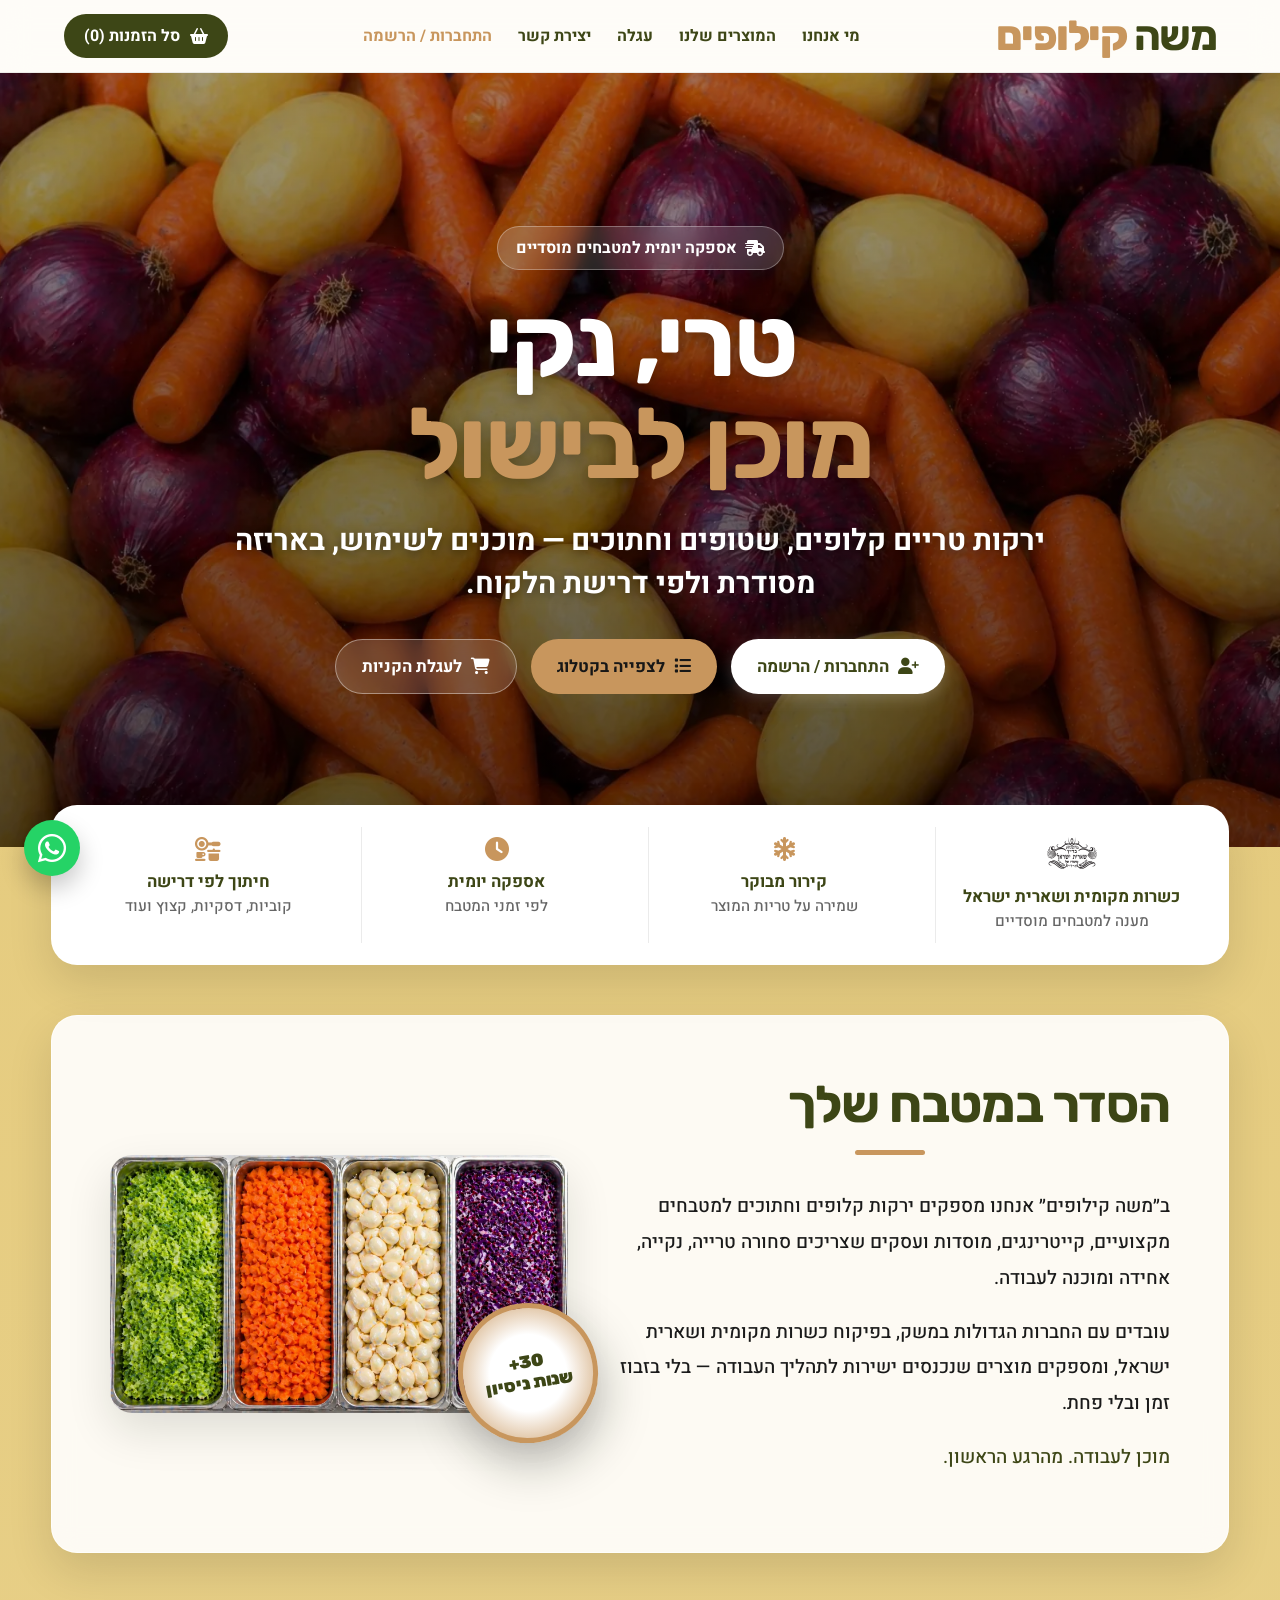
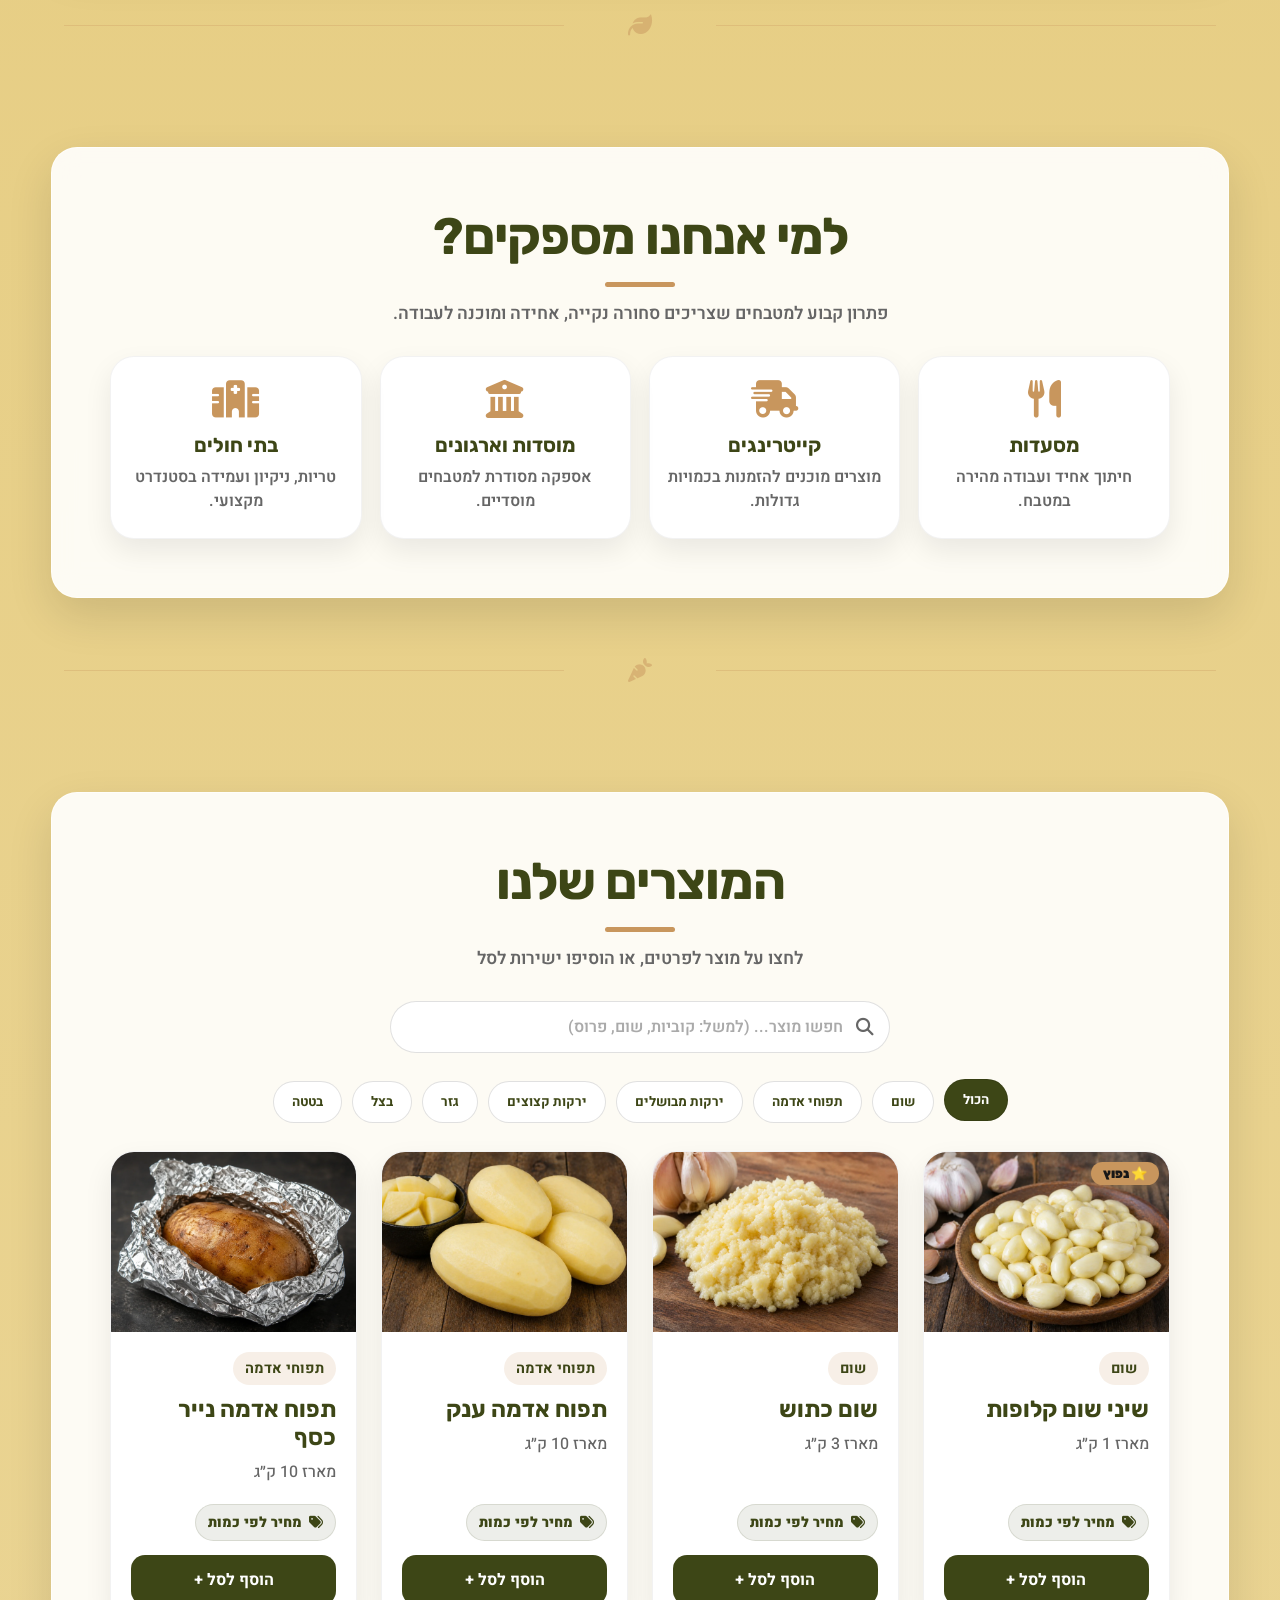
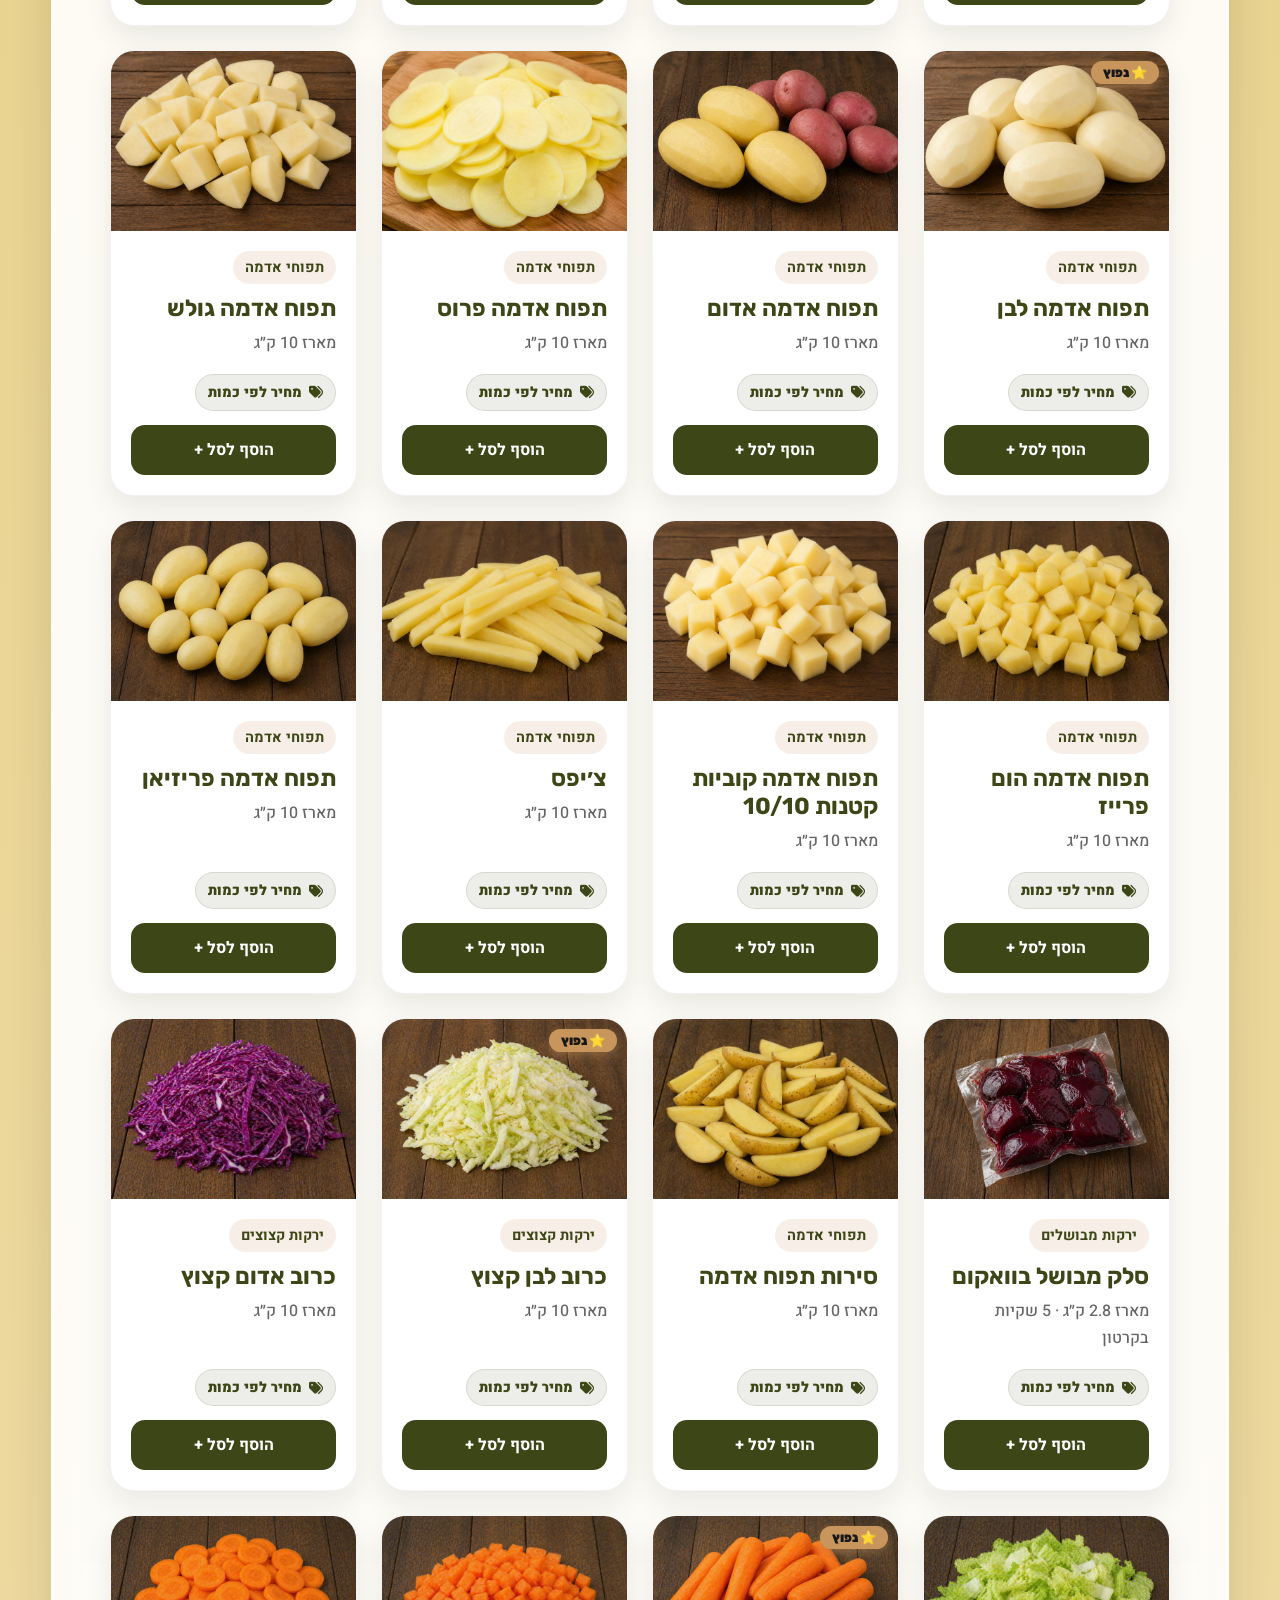
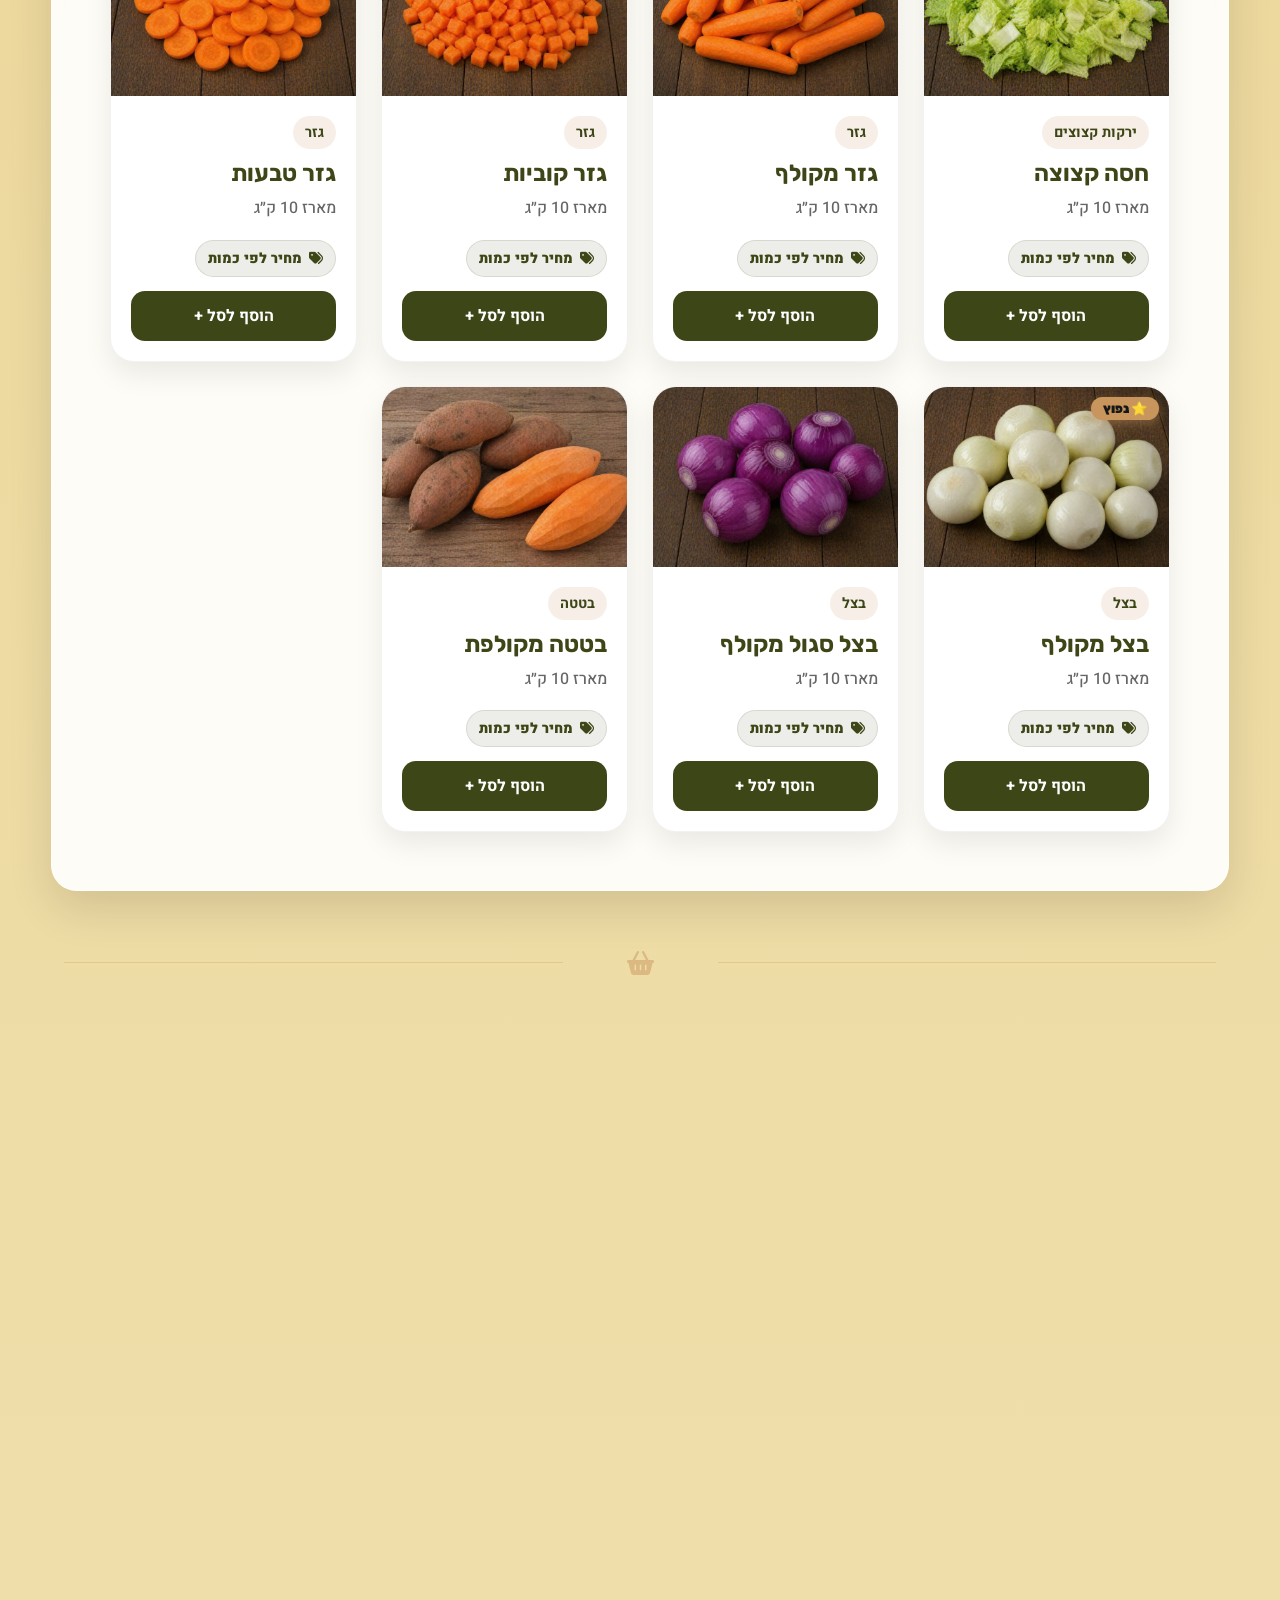
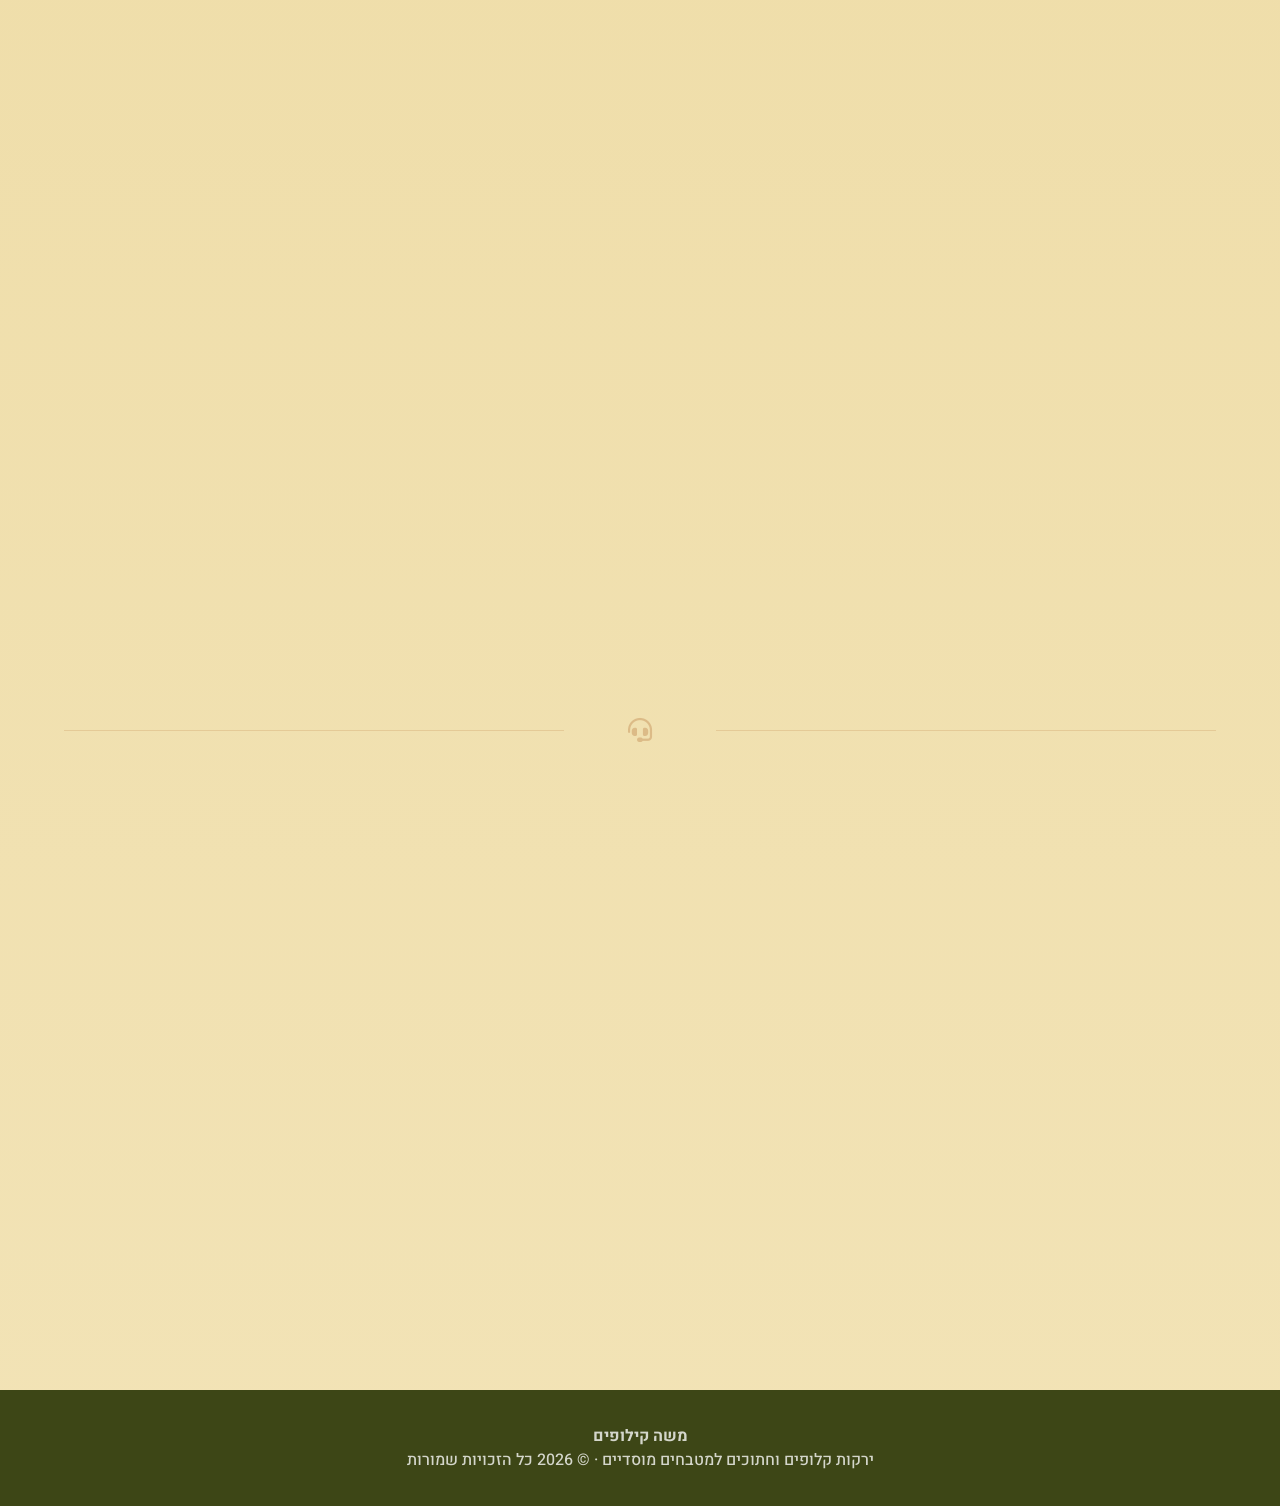
==== commit 4377d583: "speed update" ====
--- a/index.html
+++ b/index.html
@@ -112,7 +112,7 @@
     .mobile-menu.open { transform: translateY(0); display: flex; }
     .mobile-menu a { font-family: var(--font-heading); font-size: 2rem; color: var(--olive); font-weight: 700; }
     .close-menu { position: absolute; top: 20px; right: 24px; background: none; border: none; font-size: 3rem; color: var(--olive); cursor: pointer; }
-    .hero { position: relative; min-height: 86vh; display: flex; align-items: center; justify-content: center; text-align: center; color: white; background-image: url('opening.png'); background-size: cover; background-position: center; background-attachment: fixed; background-color: var(--olive); padding: 120px 20px; }
+    .hero { position: relative; min-height: 86vh; display: flex; align-items: center; justify-content: center; text-align: center; color: white; background-image: url('opening.webp'); background-size: cover; background-position: center; background-attachment: fixed; background-color: var(--olive); padding: 120px 20px; }
     .hero::before { content: ""; position: absolute; inset: 0; background: linear-gradient(180deg,rgba(0,0,0,0.35),rgba(0,0,0,0.65)); }
     .hero-content { position: relative; max-width: 980px; z-index: 1; }
     .hero-badge { display: inline-flex; align-items: center; gap: 8px; background: rgba(255,255,255,0.15); border: 1px solid rgba(255,255,255,0.3); border-radius: 999px; padding: 9px 18px; font-weight: 700; backdrop-filter: blur(8px); margin-bottom: 22px; color: #fff; }
@@ -668,7 +668,7 @@
       .cart-page-actions { grid-column: 1/-1; display: grid; grid-template-columns: 1fr auto; }
     }
     @media (max-width: 768px) {
-      .hero { background-image: url('opening.png') !important; background-attachment: scroll !important; }
+      .hero { background-image: url('opening.webp') !important; background-attachment: scroll !important; }
     }
     @media (max-width: 640px) {
       header { padding: 12px 4%; }
@@ -1282,7 +1282,7 @@
 
 
 <section class="trust-strip reveal">
-  <div class="trust-item"><img src="sherit.png" alt="לוגו כשרות שארית ישראל" class="kashrut-logo"><strong>כשרות מקומית ושארית ישראל</strong><span>מענה למטבחים מוסדיים</span></div>
+  <div class="trust-item"><img src="sherit.webp" alt="לוגו כשרות שארית ישראל" class="kashrut-logo"><strong>כשרות מקומית ושארית ישראל</strong><span>מענה למטבחים מוסדיים</span></div>
   <div class="trust-item"><i class="fa-solid fa-snowflake"></i><strong>קירור מבוקר</strong><span>שמירה על טריות המוצר</span></div>
   <div class="trust-item"><i class="fa-solid fa-clock"></i><strong>אספקה יומית</strong><span>לפי זמני המטבח</span></div>
   <div class="trust-item"><i class="fa-solid fa-kitchen-set"></i><strong>חיתוך לפי דרישה</strong><span>קוביות, דסקיות, קצוץ ועוד</span></div>
@@ -1319,7 +1319,7 @@
           <p class="about-strong">מוכן לעבודה. מהרגע הראשון.</p>
         </div>
         <div class="about-image badge-wrapper">
-          <img src="seder.png" alt="ירקות חתוכים ומופרדים במגש למסעדות" loading="lazy" onerror="this.src='opening.png'">
+          <img src="seder.webp" alt="ירקות חתוכים ומופרדים במגש למסעדות" loading="lazy" onerror="this.src='opening.webp'">
           <div class="badge-30" id="badge30">30+<br>שנות ניסיון</div>
         </div>
       </div>
@@ -1551,29 +1551,29 @@
 const MAX_HISTORY = 6;
 
 const products = [
-  {name:"שיני שום קלופות",pack:"מארז 1 ק״ג",category:"שום",desc:"שיני שום קלופות, נקיות ומוכנות לשימוש במטבח מקצועי.",image:"shum.png",emoji:"🧄"},
-  {name:"שום כתוש",pack:"מארז 3 ק״ג",category:"שום",desc:"שום כתוש מוכן לשימוש, מתאים לתיבול, בישול והכנות בכמות גדולה.",image:"shum_katush.png",emoji:"🧄"},
-  {name:"תפוח אדמה ענק",pack:"מארז 10 ק״ג",category:"תפוחי אדמה",desc:"תפוחי אדמה גדולים במיוחד, מתאימים לאפייה, מילוי ומנות גדולות.",image:"bigpotteto.png",emoji:"🥔"},
-  {name:"תפוח אדמה נייר כסף",pack:"מארז 10 ק״ג",category:"תפוחי אדמה",desc:"תפוחי אדמה המתאימים לאפייה בנייר כסף, שטופים ומוכנים לעבודה.",image:"kesefpotteto.png",emoji:"🥔"},
-  {name:"תפוח אדמה לבן",pack:"מארז 10 ק״ג",category:"תפוחי אדמה",desc:"תפוח אדמה לבן קלוף ומוכן לשימוש, מתאים לבישול, פירה ותוספות.",image:"ragilpotteto.png",emoji:"🥔"},
-  {name:"תפוח אדמה אדום",pack:"מארז 10 ק״ג",category:"תפוחי אדמה",desc:"תפוח אדמה אדום, מתאים לתבשילים, אפייה ותוספות.",image:"redpotteto.png",emoji:"🥔"},
-  {name:"תפוח אדמה פרוס",pack:"מארז 10 ק״ג",category:"תפוחי אדמה",desc:"תפוח אדמה פרוס בחיתוך אחיד, מתאים לתנור, גרטן ומטבחים מוסדיים.",image:"prusotpotteto.png",emoji:"🥔"},
-  {name:"תפוח אדמה גולש",pack:"מארז 10 ק״ג",category:"תפוחי אדמה",desc:"תפוח אדמה חתוך לגולש, מתאים לתבשילים ומנות חמות.",image:"gulashpotteto.png",emoji:"🥔"},
-  {name:"תפוח אדמה הום פרייז",pack:"מארז 10 ק״ג",category:"תפוחי אדמה",desc:"חיתוך הום פרייז, מוכן לטיגון/אפייה ולשימוש מהיר במטבח.",image:"homefries.png",emoji:"🥔"},
-  {name:"תפוח אדמה קוביות קטנות 10/10",pack:"מארז 10 ק״ג",category:"תפוחי אדמה",desc:"קוביות תפוח אדמה קטנות בחיתוך 10/10, אחידות ומוכנות לבישול.",image:"kubiotpotteto.png",emoji:"🥔"},
-  {name:"צ׳יפס",pack:"מארז 10 ק״ג",category:"תפוחי אדמה",desc:"תפוח אדמה חתוך לצ׳יפס, מתאים למטבחים מוסדיים, מסעדות וקייטרינג.",image:"fries.png",emoji:"🍟"},
-  {name:"תפוח אדמה פריזיאן",pack:"מארז 10 ק״ג",category:"תפוחי אדמה",desc:"תפוח אדמה פריזיאן, חיתוך עגול ומוכן לבישול/צלייה.",image:"farezian.png",emoji:"🥔"},
-  {name:"סלק מבושל בוואקום",pack:"מארז 2.8 ק״ג · 5 שקיות בקרטון",category:"ירקות מבושלים",desc:"סלק מבושל באריזות וואקום, מוכן לשימוש לסלטים, תוספות ומטבחים מוסדיים.",image:"selekvacoum.png",emoji:"🟥"},
-  {name:"סירות תפוח אדמה",pack:"מארז 10 ק״ג",category:"תפוחי אדמה",desc:"סירות תפוח אדמה בחיתוך אחיד, מתאימות לתנור, תוספות והגשה.",image:"sirot.png",emoji:"🥔"},
-  {name:"כרוב לבן קצוץ",pack:"מארז 10 ק״ג",category:"ירקות קצוצים",desc:"כרוב לבן קצוץ ומוכן לשימוש לסלטים, מוקפצים ותוספות.",image:"kruvlavan.png",emoji:"🥬"},
-  {name:"כרוב אדום קצוץ",pack:"מארז 10 ק״ג",category:"ירקות קצוצים",desc:"כרוב אדום קצוץ, מתאים לסלטים, חמוצים ותוספות.",image:"kruvadom.png",emoji:"🥬"},
-  {name:"חסה קצוצה",pack:"מארז 10 ק״ג",category:"ירקות קצוצים",desc:"חסה קצוצה ומוכנה לשימוש, מתאימה לסלטים והגשה מהירה.",image:"hasa.png",emoji:"🥬"},
-  {name:"גזר מקולף",pack:"מארז 10 ק״ג",category:"גזר",desc:"גזר מקולף, שטוף ומוכן לחיתוך, בישול או הגשה.",image:"carrot.png",emoji:"🥕"},
-  {name:"גזר קוביות",pack:"מארז 10 ק״ג",category:"גזר",desc:"גזר חתוך לקוביות, מתאים למרקים, תבשילים ומטבח מוסדי.",image:"kubiot.png",emoji:"🥕"},
-  {name:"גזר טבעות",pack:"מארז 10 ק״ג",category:"גזר",desc:"טבעות גזר אחידות, מתאימות לקוסקוס, מרקים ותבשילים.",image:"diskiot.png",emoji:"🥕"},
-  {name:"בצל מקולף",pack:"מארז 10 ק״ג",category:"בצל",desc:"בצל לבן מקולף, נקי ומוכן לחיתוך או בישול.",image:"onion.png",emoji:"🧅"},
-  {name:"בצל סגול מקולף",pack:"מארז 10 ק״ג",category:"בצל",desc:"בצל סגול מקולף, מתאים לסלטים, בישול והכנות מטבח.",image:"redonion.png",emoji:"🧅"},
-  {name:"בטטה מקולפת",pack:"מארז 10 ק״ג",category:"בטטה",desc:"בטטה מקולפת, נקייה ומוכנה לחיתוך, אפייה ובישול.",image:"batata.png",emoji:"🍠"}
+  {name:"שיני שום קלופות",pack:"מארז 1 ק״ג",category:"שום",desc:"שיני שום קלופות, נקיות ומוכנות לשימוש במטבח מקצועי.",image:"shum.webp",emoji:"🧄"},
+  {name:"שום כתוש",pack:"מארז 3 ק״ג",category:"שום",desc:"שום כתוש מוכן לשימוש, מתאים לתיבול, בישול והכנות בכמות גדולה.",image:"shum_katush.webp",emoji:"🧄"},
+  {name:"תפוח אדמה ענק",pack:"מארז 10 ק״ג",category:"תפוחי אדמה",desc:"תפוחי אדמה גדולים במיוחד, מתאימים לאפייה, מילוי ומנות גדולות.",image:"bigpotteto.webp",emoji:"🥔"},
+  {name:"תפוח אדמה נייר כסף",pack:"מארז 10 ק״ג",category:"תפוחי אדמה",desc:"תפוחי אדמה המתאימים לאפייה בנייר כסף, שטופים ומוכנים לעבודה.",image:"kesefpotteto.webp",emoji:"🥔"},
+  {name:"תפוח אדמה לבן",pack:"מארז 10 ק״ג",category:"תפוחי אדמה",desc:"תפוח אדמה לבן קלוף ומוכן לשימוש, מתאים לבישול, פירה ותוספות.",image:"ragilpotteto.webp",emoji:"🥔"},
+  {name:"תפוח אדמה אדום",pack:"מארז 10 ק״ג",category:"תפוחי אדמה",desc:"תפוח אדמה אדום, מתאים לתבשילים, אפייה ותוספות.",image:"redpotteto.webp",emoji:"🥔"},
+  {name:"תפוח אדמה פרוס",pack:"מארז 10 ק״ג",category:"תפוחי אדמה",desc:"תפוח אדמה פרוס בחיתוך אחיד, מתאים לתנור, גרטן ומטבחים מוסדיים.",image:"prusotpotteto.webp",emoji:"🥔"},
+  {name:"תפוח אדמה גולש",pack:"מארז 10 ק״ג",category:"תפוחי אדמה",desc:"תפוח אדמה חתוך לגולש, מתאים לתבשילים ומנות חמות.",image:"gulashpotteto.webp",emoji:"🥔"},
+  {name:"תפוח אדמה הום פרייז",pack:"מארז 10 ק״ג",category:"תפוחי אדמה",desc:"חיתוך הום פרייז, מוכן לטיגון/אפייה ולשימוש מהיר במטבח.",image:"homefries.webp",emoji:"🥔"},
+  {name:"תפוח אדמה קוביות קטנות 10/10",pack:"מארז 10 ק״ג",category:"תפוחי אדמה",desc:"קוביות תפוח אדמה קטנות בחיתוך 10/10, אחידות ומוכנות לבישול.",image:"kubiotpotteto.webp",emoji:"🥔"},
+  {name:"צ׳יפס",pack:"מארז 10 ק״ג",category:"תפוחי אדמה",desc:"תפוח אדמה חתוך לצ׳יפס, מתאים למטבחים מוסדיים, מסעדות וקייטרינג.",image:"fries.webp",emoji:"🍟"},
+  {name:"תפוח אדמה פריזיאן",pack:"מארז 10 ק״ג",category:"תפוחי אדמה",desc:"תפוח אדמה פריזיאן, חיתוך עגול ומוכן לבישול/צלייה.",image:"farezian.webp",emoji:"🥔"},
+  {name:"סלק מבושל בוואקום",pack:"מארז 2.8 ק״ג · 5 שקיות בקרטון",category:"ירקות מבושלים",desc:"סלק מבושל באריזות וואקום, מוכן לשימוש לסלטים, תוספות ומטבחים מוסדיים.",image:"selekvacoum.webp",emoji:"🟥"},
+  {name:"סירות תפוח אדמה",pack:"מארז 10 ק״ג",category:"תפוחי אדמה",desc:"סירות תפוח אדמה בחיתוך אחיד, מתאימות לתנור, תוספות והגשה.",image:"sirot.webp",emoji:"🥔"},
+  {name:"כרוב לבן קצוץ",pack:"מארז 10 ק״ג",category:"ירקות קצוצים",desc:"כרוב לבן קצוץ ומוכן לשימוש לסלטים, מוקפצים ותוספות.",image:"kruvlavan.webp",emoji:"🥬"},
+  {name:"כרוב אדום קצוץ",pack:"מארז 10 ק״ג",category:"ירקות קצוצים",desc:"כרוב אדום קצוץ, מתאים לסלטים, חמוצים ותוספות.",image:"kruvadom.webp",emoji:"🥬"},
+  {name:"חסה קצוצה",pack:"מארז 10 ק״ג",category:"ירקות קצוצים",desc:"חסה קצוצה ומוכנה לשימוש, מתאימה לסלטים והגשה מהירה.",image:"hasa.webp",emoji:"🥬"},
+  {name:"גזר מקולף",pack:"מארז 10 ק״ג",category:"גזר",desc:"גזר מקולף, שטוף ומוכן לחיתוך, בישול או הגשה.",image:"carrot.webp",emoji:"🥕"},
+  {name:"גזר קוביות",pack:"מארז 10 ק״ג",category:"גזר",desc:"גזר חתוך לקוביות, מתאים למרקים, תבשילים ומטבח מוסדי.",image:"kubiot.webp",emoji:"🥕"},
+  {name:"גזר טבעות",pack:"מארז 10 ק״ג",category:"גזר",desc:"טבעות גזר אחידות, מתאימות לקוסקוס, מרקים ותבשילים.",image:"diskiot.webp",emoji:"🥕"},
+  {name:"בצל מקולף",pack:"מארז 10 ק״ג",category:"בצל",desc:"בצל לבן מקולף, נקי ומוכן לחיתוך או בישול.",image:"onion.webp",emoji:"🧅"},
+  {name:"בצל סגול מקולף",pack:"מארז 10 ק״ג",category:"בצל",desc:"בצל סגול מקולף, מתאים לסלטים, בישול והכנות מטבח.",image:"redonion.webp",emoji:"🧅"},
+  {name:"בטטה מקולפת",pack:"מארז 10 ק״ג",category:"בטטה",desc:"בטטה מקולפת, נקייה ומוכנה לחיתוך, אפייה ובישול.",image:"batata.webp",emoji:"🍠"}
 ];
 
 let currentProductIndex = null;
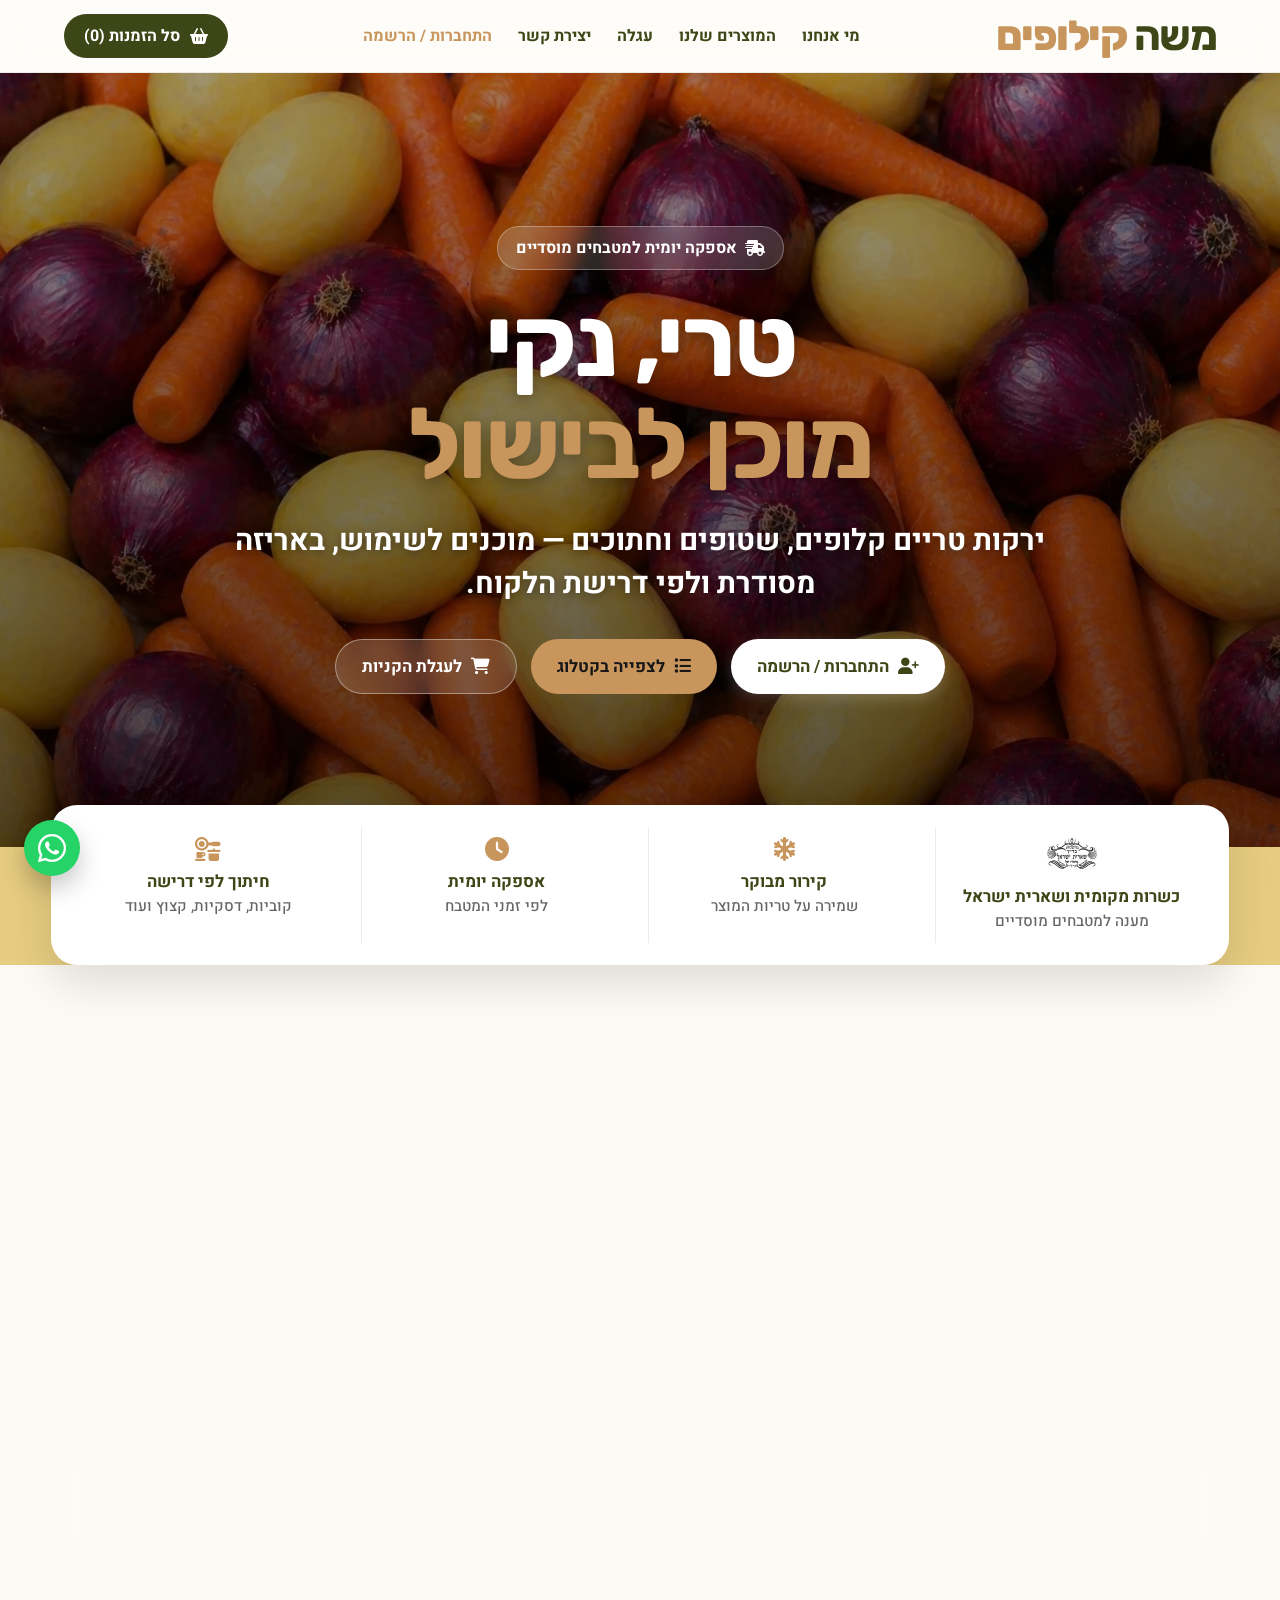
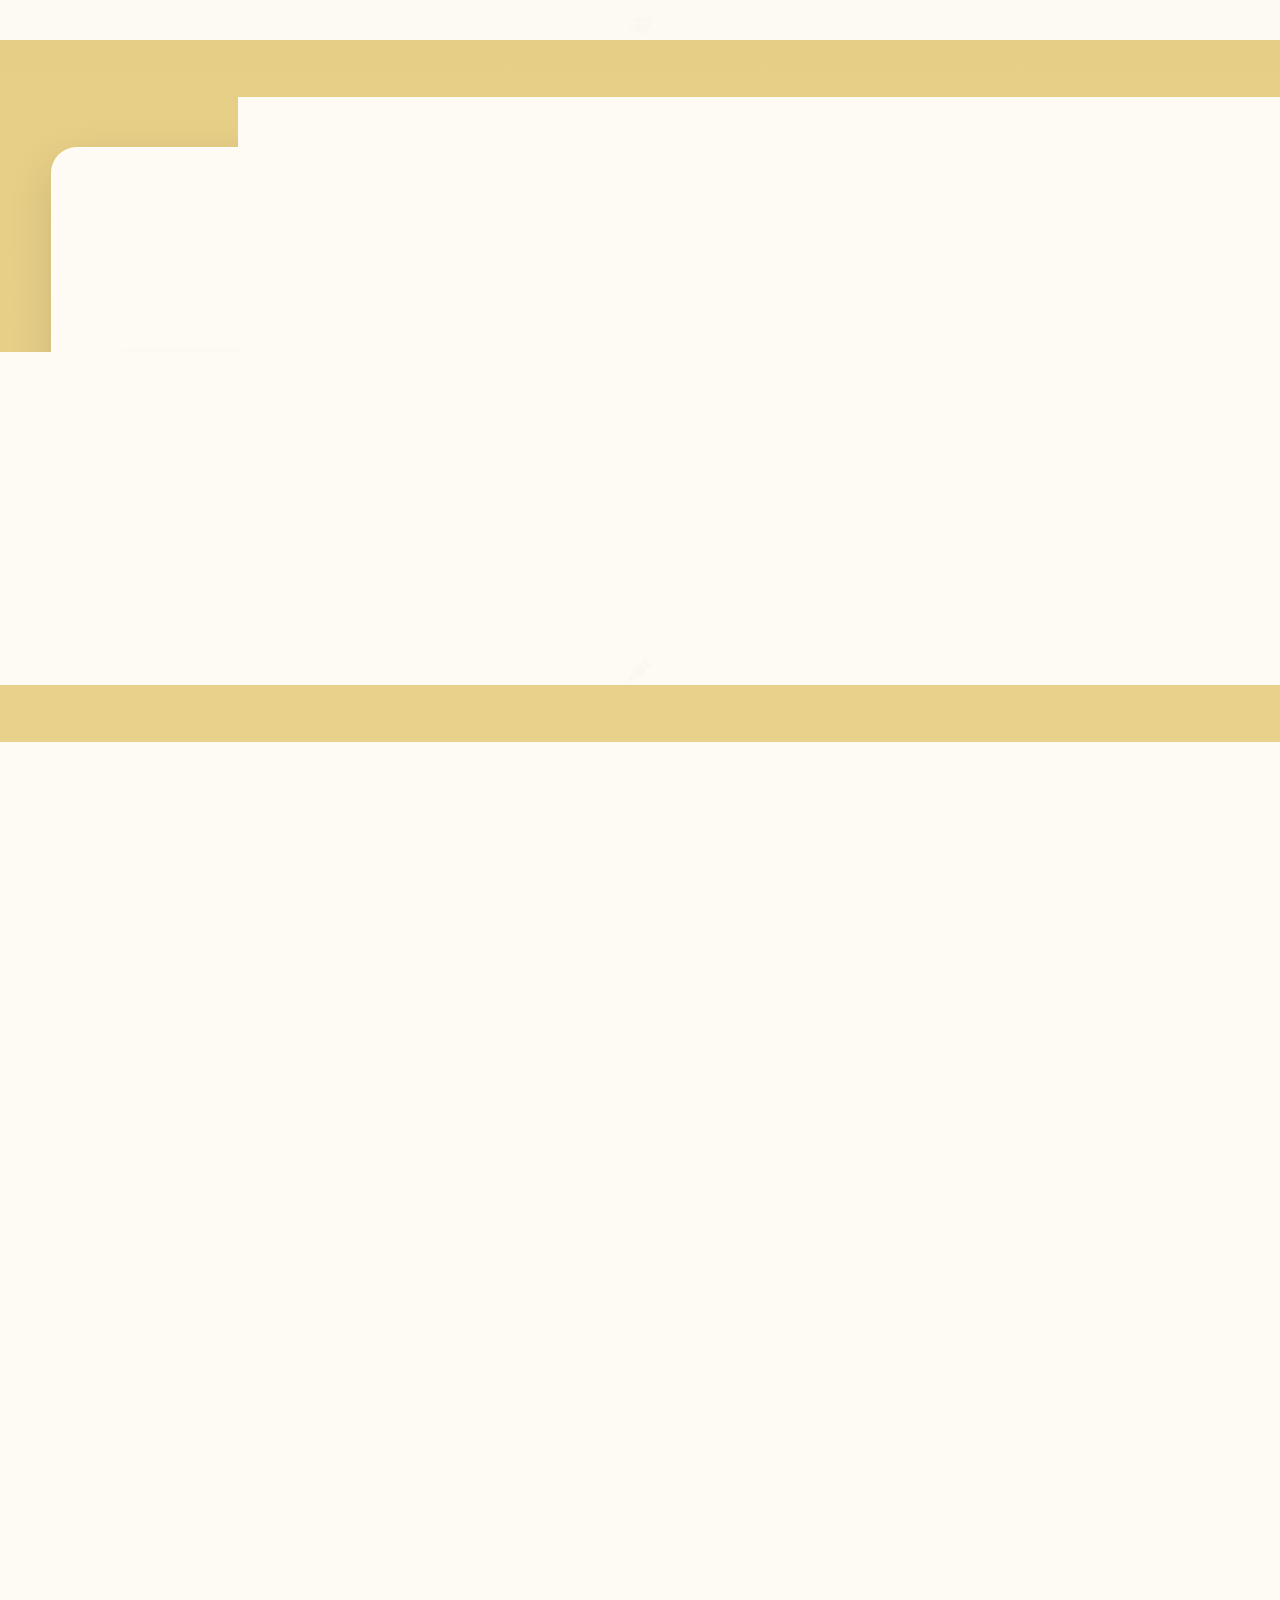
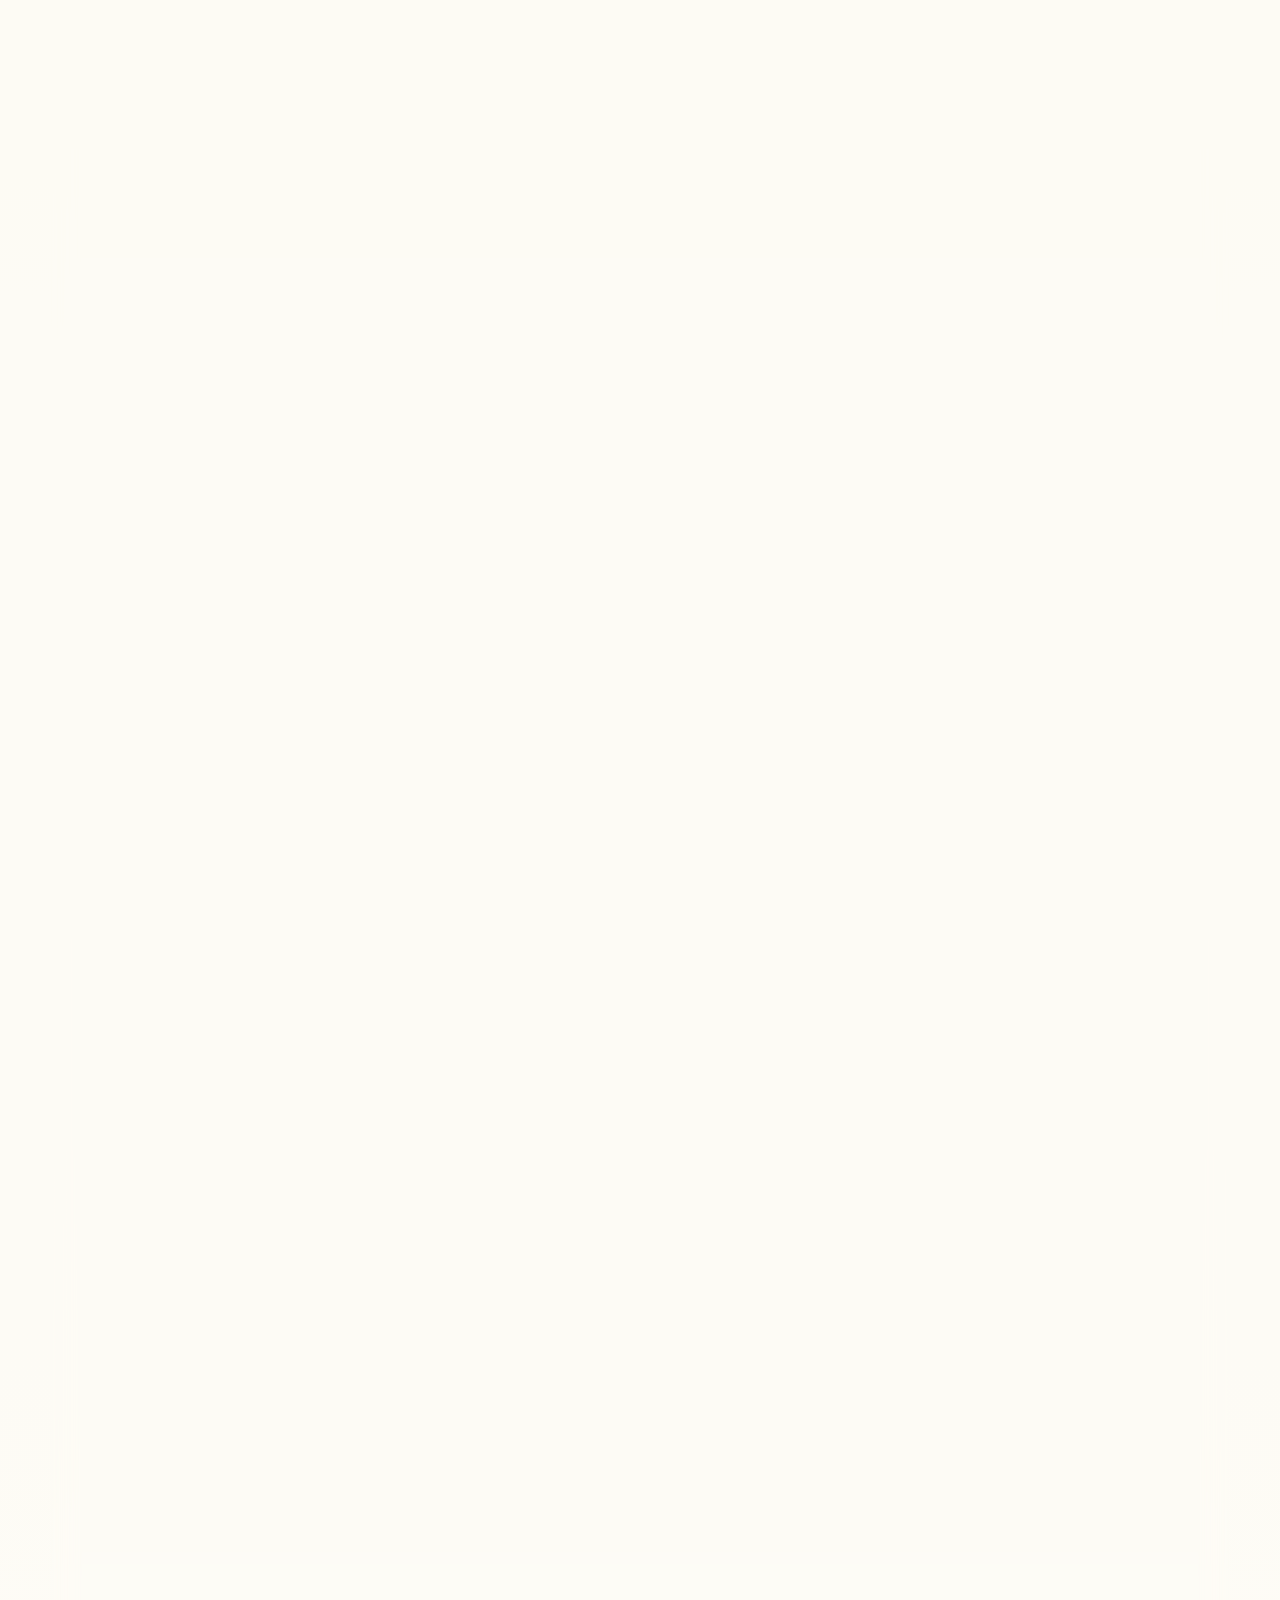
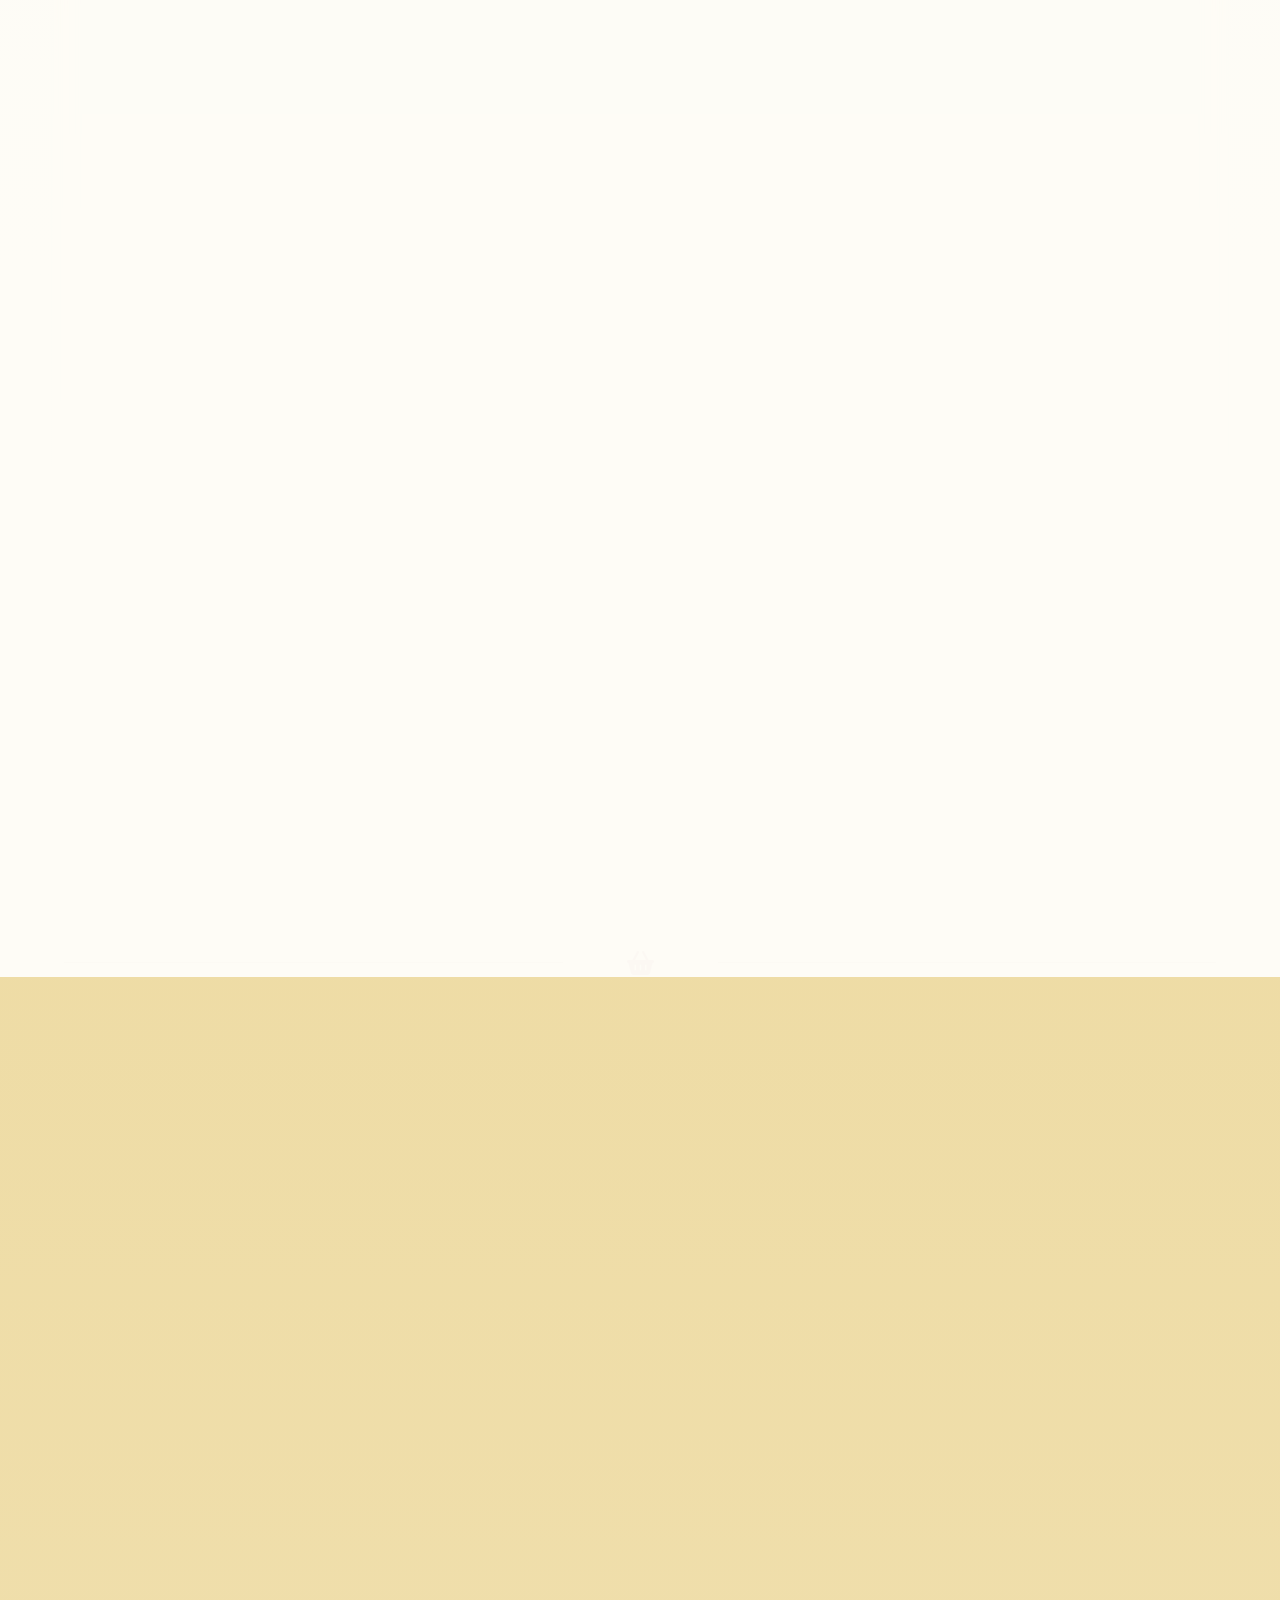
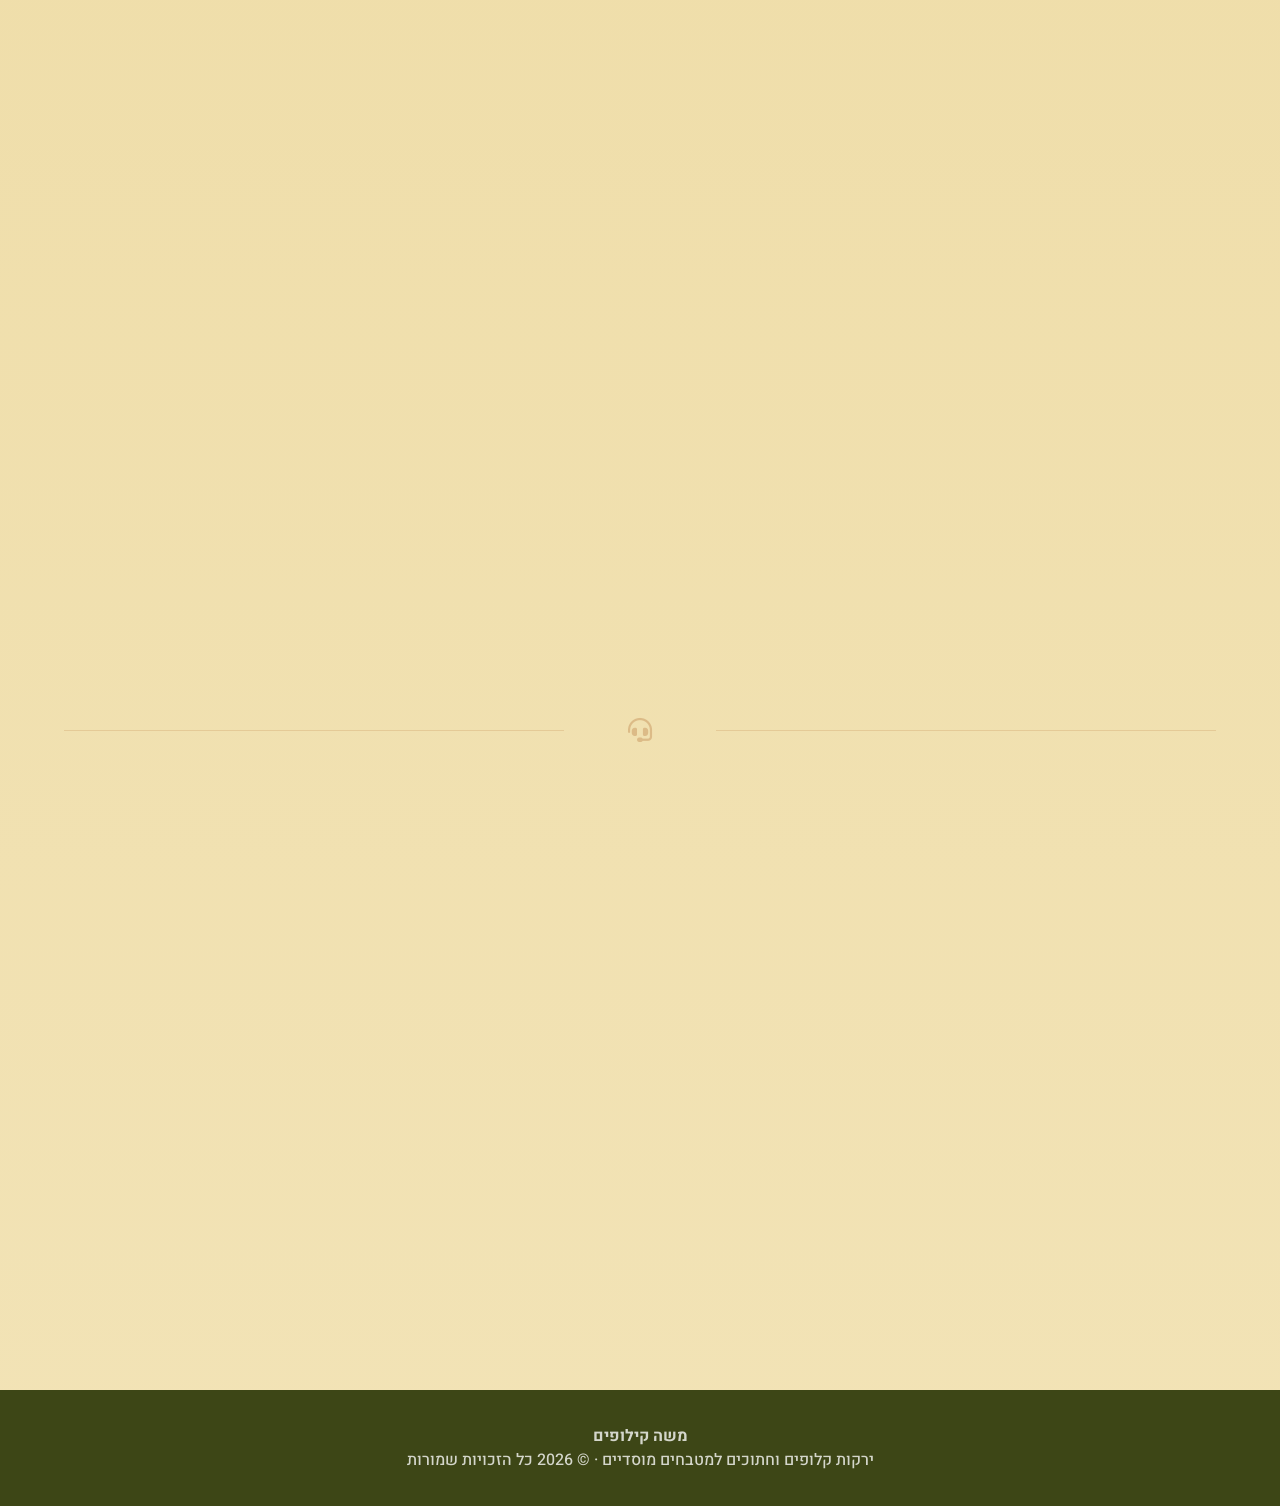
==== commit bf31b8cc: "animation updates to mob website" ====
--- a/index.html
+++ b/index.html
@@ -16,12 +16,12 @@
   
   <style>
 
-    /* אנימציה לעגלה העליונה (שקשוק/קפיצה קטנה) */
+    /* אנימציה לעגלה העליונה (הקפצה קטנה ונעימה) */
     @keyframes cartWiggle {
       0% { transform: scale(1); }
-      30% { transform: scale(1.25) rotate(-10deg); }
-      60% { transform: scale(1.1) rotate(10deg); }
-      100% { transform: scale(1) rotate(0); }
+      40% { transform: scale(1.15) translateY(-3px); }
+      75% { transform: scale(0.95) translateY(1px); }
+      100% { transform: scale(1); }
     }
     .cart-wiggle {
       animation: cartWiggle 0.4s ease-out;
@@ -689,10 +689,11 @@
       .product-card h3 { font-size: 1.3rem; margin-bottom: 4px; }
       .product-card p { font-size: 1rem; margin-bottom: 8px; }
       .product-category,.price-note { display: none; }
-      .desk-btn { display: none; }
-      .inline-qty-ctrl { display: none !important; }
-      .mobile-btn { display: inline-flex; background: rgba(200,150,93,0.18); color: var(--olive); padding: 10px 20px; font-size: 1.05rem; width: max-content; align-self: flex-start; white-space: nowrap; font-weight: 800; border-radius: 14px; border: none; cursor: pointer; font-family: inherit; }
-      .mobile-btn:active { background: var(--gold); color: #fff; }
+      .desk-btn { display: inline-flex; background: rgba(200,150,93,0.18); color: var(--olive); padding: 10px 20px; font-size: 1.05rem; width: max-content; align-self: flex-start; white-space: nowrap; font-weight: 800; border-radius: 14px; border: none; cursor: pointer; font-family: inherit; }
+      .desk-btn:active { background: var(--gold); color: #fff; }
+      .inline-qty-ctrl { width: 120px; align-self: flex-start; height: 38px; border-radius: 12px; }
+      .inline-qty-ctrl button { flex: 0 0 34px; height: 38px; font-size: 1.1rem; }
+      .inline-qty-ctrl strong { height: 38px; font-size: 1rem; }
       .badge-popular,.badge-ordered { top: 6px; right: 6px; font-size: 0.72rem; padding: 3px 8px; }
       .mobile-cart-bar { display: flex; position: fixed; bottom: 0; left: 0; width: 100%; background: var(--olive); color: white; justify-content: space-between; align-items: center; padding: 14px 20px; padding-bottom: max(14px,env(safe-area-inset-bottom)); box-shadow: 0 -5px 20px rgba(0,0,0,0.15); z-index: 2000; transform: translateY(100%); transition: transform 0.3s ease-in-out; }
       .mobile-cart-bar.active { transform: translateY(0); }
@@ -941,13 +942,39 @@
       transition: all 0.2s cubic-bezier(0.175, 0.885, 0.32, 1.275);
     }
 
-    @keyframes navBtnPulse {
-      0% { transform: scale(1); }
-      50% { transform: scale(1.15); }
-      100% { transform: scale(1); }
-    }
-    .nav-btn-pulse {
-      animation: navBtnPulse 0.3s ease-in-out;
+    @keyframes navFabPulse {
+      0% { transform: scale(1) translateY(0); box-shadow: 0 8px 20px rgba(61,70,22,0.35); }
+      40% { transform: scale(1.12) translateY(-6px); box-shadow: 0 12px 25px rgba(200,150,93,0.6); background: var(--gold); }
+      75% { transform: scale(0.96) translateY(2px); }
+      100% { transform: scale(1) translateY(0); box-shadow: 0 8px 20px rgba(61,70,22,0.35); }
+    }
+    .nav-fab-pulse {
+      animation: navFabPulse 0.45s cubic-bezier(0.175, 0.885, 0.32, 1.275);
+    }
+
+    .add-particle {
+      position: fixed;
+      z-index: 9999;
+      color: #fff;
+      background: var(--gold);
+      border-radius: 50%;
+      width: 26px;
+      height: 26px;
+      display: flex;
+      align-items: center;
+      justify-content: center;
+      font-weight: 900;
+      font-size: 0.85rem;
+      pointer-events: none;
+      transform: translate(-50%, -50%);
+      animation: particleFly 0.8s cubic-bezier(0.2, 1, 0.3, 1) forwards;
+      box-shadow: 0 4px 10px rgba(200,150,93,0.4);
+    }
+    
+    @keyframes particleFly {
+      0% { opacity: 1; transform: translate(-50%, -50%) scale(0.5); }
+      40% { opacity: 1; transform: translate(-50%, calc(-50% - 60px)) scale(1.2); }
+      100% { opacity: 0; transform: translate(-50%, calc(-50% - 100px)) scale(1); }
     }
 
   </style>
@@ -1694,7 +1721,12 @@
 /* ── ORDER TEXT ── */
 function buildOrderText(u,notes,date){
   const pt=cart.map(item=>{ const p=products.find(p=>p.name===item.name); return `• ${item.name} - ${item.qty} מארזים${p ? getWeightStr(p, item.qty) : ""}`; }).join("\n");
-  return `שלום, אשמח לקבל הצעת מחיר ממשה קילופים:\n\n*פרטי לקוח:*\n*שם:* ${u.name}\n*טלפון:* ${u.phone}\n*עסק/מוסד:* ${u.business||"-"}\n*עיר אספקה:* ${u.city||"-"}${date?'\n*תאריך אספקה:* '+date:''}\n\n*מוצרים:*\n${pt}${notes?'\n\n*הערות:*\n'+notes:''}`;
+  const isExisting = typeof getOrderHistory === 'function' && getOrderHistory().length > 0;
+  let greeting = "שלום, אשמח לקבל הצעת מחיר ממשה קילופים:";
+  if (isExisting) {
+    greeting = u.business ? `שלום זה ${u.name} מ-${u.business},` : `שלום זה ${u.name},`;
+  }
+  return `${greeting}\n\n*פרטי לקוח:*\n*שם:* ${u.name}\n*טלפון:* ${u.phone}\n*עסק/מוסד:* ${u.business||"-"}\n*עיר אספקה:* ${u.city||"-"}${date?'\n*תאריך אספקה:* '+date:''}\n\n*מוצרים:*\n${pt}${notes?'\n\n*הערות:*\n'+notes:''}`;
 }
 function clearAfterOrder(){
   saveOrderToHistory([...cart]);
@@ -1934,7 +1966,7 @@
   const h=getOrderHistory();
   const items=idx===-1?(()=>{ try{ return JSON.parse(localStorage.getItem("mosheLastOrder")||"[]"); }catch(e){ return []; } })():(h[idx]||{items:[]}).items;
   cart.length=0; items.forEach(i=>cart.push(i));
-  saveCartToStorage(); renderCart(); updateQuickAddButtons(); mobRefreshOrderScreen();
+  saveCartToStorage(); renderCart(); mobRefreshOrderScreen();
   document.getElementById('cart-wrapper')?.scrollIntoView({behavior:'smooth'});
 }
 
@@ -1975,21 +2007,19 @@
           <strong id="iqc-qty-${idx}">${ci?ci.qty:1}</strong>
           <button onclick="inlineChange(${idx},1)">+</button>
         </div>
-        <button class="btn-add mobile-btn" onclick="quickAdd(event,'${p.name}')">${ci?`הוסף עוד (${ci.qty}) +`:'הוסף +'}</button>
       </div></article>`;
   });
 }
 
 function onSearch(val){ currentSearch=val.trim().toLowerCase(); if(currentSearch){ document.querySelectorAll('.filter-btn').forEach(b=>b.classList.remove('active')); currentCategory='all'; } renderProducts(); }
 function filterProducts(cat,btn){ currentCategory=cat; currentSearch=''; document.getElementById('catalogSearch').value=''; document.querySelectorAll(".filter-btn").forEach(b=>b.classList.remove("active")); btn.classList.add("active"); renderProducts(); }
-function quickAddDesktop(event,name,addBtn){ event.stopPropagation(); addToCart(name,1,false); const idx=products.findIndex(p=>p.name===name); addBtn.style.display='none'; const ctrl=document.getElementById(`iqc-${idx}`); if(ctrl){ ctrl.classList.add('visible'); const q=document.getElementById(`iqc-qty-${idx}`); const ci=cart.find(i=>i.name===name); if(q&&ci) q.textContent=ci.qty; } }
-function inlineChange(idx,delta){ const p=products[idx]; if(!p) return; const ex=cart.find(i=>i.name===p.name); if(!ex&&delta>0){ cart.push({name:p.name,qty:1}); } else if(ex){ ex.qty+=delta; if(ex.qty<=0){ cart.splice(cart.indexOf(ex),1); const ctrl=document.getElementById(`iqc-${idx}`); if(ctrl){ ctrl.classList.remove('visible'); const card=ctrl.closest('.product-card'); if(card){ const ab=card.querySelector('.desk-btn'); if(ab) ab.style.display=''; } } } } const q=document.getElementById(`iqc-qty-${idx}`); if(q){ const ci=cart.find(i=>i.name===p.name); q.textContent=ci?ci.qty:0; } renderCart(); mobRefreshOrderScreen(); saveCartToStorage(); }
-function quickAdd(event,name){ event.stopPropagation(); addToCart(name,1,false); const ci=cart.find(i=>i.name===name); const btn=event.currentTarget; btn.innerHTML='<i class="fa-solid fa-check"></i> נוסף'; btn.style.background='#3d4616'; btn.style.color='#fff'; setTimeout(()=>{ btn.innerHTML=`הוסף עוד (${ci?ci.qty:1}) +`; btn.style.background='rgba(200,150,93,0.35)'; btn.style.color='var(--olive)'; },1200); }
-function updateQuickAddButtons(){ document.querySelectorAll('.mobile-btn').forEach(btn=>{ const card=btn.closest('.product-card'); if(!card) return; const name=card.querySelector('h3')?.textContent; const ci=cart.find(i=>i.name===name); btn.innerHTML=ci?`הוסף עוד (${ci.qty}) +`:'הוסף +'; btn.style.background=ci?'rgba(200,150,93,0.35)':'rgba(200,150,93,0.18)'; }); }
+function quickAddDesktop(event,name,addBtn){ event.stopPropagation(); addToCart(name,1,false); const idx=products.findIndex(p=>p.name===name); addBtn.style.display='none'; const ctrl=document.getElementById(`iqc-${idx}`); if(ctrl){ ctrl.classList.add('visible'); const q=document.getElementById(`iqc-qty-${idx}`); const ci=cart.find(i=>i.name===name); if(q&&ci) q.textContent=ci.qty; } playAddAnimation(); }
+function inlineChange(idx,delta){ const p=products[idx]; if(!p) return; const ex=cart.find(i=>i.name===p.name); if(!ex&&delta>0){ cart.push({name:p.name,qty:1}); } else if(ex){ ex.qty+=delta; if(ex.qty<=0){ cart.splice(cart.indexOf(ex),1); const ctrl=document.getElementById(`iqc-${idx}`); if(ctrl){ ctrl.classList.remove('visible'); const card=ctrl.closest('.product-card'); if(card){ const ab=card.querySelector('.desk-btn'); if(ab) ab.style.display=''; } } } } const q=document.getElementById(`iqc-qty-${idx}`); if(q){ const ci=cart.find(i=>i.name===p.name); q.textContent=ci?ci.qty:0; } renderCart(); mobRefreshOrderScreen(); saveCartToStorage(); if(delta>0) playAddAnimation(); }
+// quickAdd and updateQuickAddButtons have been removed in favor of unified inline-qty-ctrl
 
 function openProduct(index){ currentProductIndex=index; const p=products[index]; const img=document.getElementById("productDetailImage"); const fb=document.getElementById("productDetailFallback"); img.style.display="block"; fb.style.display="none"; img.src=p.image; img.alt=p.name; fb.textContent=p.emoji; document.getElementById("productDetailCategory").textContent=p.category; document.getElementById("productDetailName").textContent=p.name; document.getElementById("productDetailDesc").textContent=p.desc; document.getElementById("productDetailPack").textContent=p.pack; document.getElementById("detailQty").value=1; const pg=document.getElementById("productPage"); pg.classList.add("open"); pg.setAttribute("aria-hidden","false"); document.body.style.overflow="hidden"; }
 function closeProduct(){ const pg=document.getElementById("productPage"); pg.classList.remove("open"); pg.setAttribute("aria-hidden","true"); document.body.style.overflow=""; }
-function addCurrentProductToCart(){ if(currentProductIndex===null) return; const p=products[currentProductIndex]; addToCart(p.name,Math.max(1,Number(document.getElementById("detailQty").value||1)),true); closeProduct(); }
+function addCurrentProductToCart(){ if(currentProductIndex===null) return; const p=products[currentProductIndex]; addToCart(p.name,Math.max(1,Number(document.getElementById("detailQty").value||1)),true); closeProduct(); playAddAnimation(); }
 window.addEventListener("keydown",e=>{ if(e.key==="Escape") closeProduct(); });
 document.addEventListener("click",e=>{ if(e.target===document.getElementById("productPage")) closeProduct(); });
 
@@ -2315,18 +2345,48 @@
 }
 
 function playAddAnimation() {
-  // 1. אנימציית פולס/הקפצה לכפתור סיכום ההזמנה למטה
-  const navOrderBtn = document.getElementById('navFabWrap');
-  if(navOrderBtn) {
-    navOrderBtn.classList.remove('nav-btn-pulse');
-    void navOrderBtn.offsetWidth; // trigger reflow
-    navOrderBtn.classList.add('nav-btn-pulse');
+  // רטט עדין במידה ונתמך
+  if (window.navigator && window.navigator.vibrate) {
+    try { window.navigator.vibrate(40); } catch(e){}
+  }
+
+  // חלקיק מעופף +1 מהמקום בו לחצו
+  const ev = window.event;
+  let startX = window.innerWidth / 2;
+  let startY = window.innerHeight / 2;
+  
+  const navFab = document.querySelector('#navFabWrap .nav-fab');
+  if (ev && ev.clientX) {
+      startX = ev.clientX;
+      startY = ev.clientY;
+  } else if (navFab) {
+      const rect = navFab.getBoundingClientRect();
+      startX = rect.left + rect.width / 2;
+      startY = rect.top;
+  }
+
+  const particle = document.createElement('div');
+  particle.className = 'add-particle';
+  particle.innerHTML = '+1';
+  particle.style.left = startX + 'px';
+  particle.style.top = startY + 'px';
+  document.body.appendChild(particle);
+  
+  setTimeout(() => {
+    if(particle.parentNode) particle.parentNode.removeChild(particle);
+  }, 800);
+
+  // 1. אנימציית פולס לכפתור סיכום ההזמנה למטה
+  if(navFab) {
+    navFab.classList.remove('nav-fab-pulse');
+    void navFab.offsetWidth; // trigger reflow
+    navFab.classList.add('nav-fab-pulse');
     setTimeout(() => {
-      if(navOrderBtn) navOrderBtn.classList.remove('nav-btn-pulse');
-    }, 300);
+      if(navFab) navFab.classList.remove('nav-fab-pulse');
+    }, 450);
   }
   
-  // 2. אנימציה לעגלה למעלה (מותאם למובייל ולדסקטופ)
+  // 2. אנימציה לעגלה למעלה
   const topCartMobile = document.getElementById('appCartBadge');
   const topCartDesktop = document.querySelector('.cart-container');
   
@@ -2516,7 +2576,7 @@
     document.getElementById('mobileApp').style.display='none';
   }
   
-  renderCart(); checkUserStatus(); renderProducts(); updateQuickAddButtons(); revealOnScroll();
+  renderCart(); checkUserStatus(); renderProducts(); revealOnScroll();
   const di=document.getElementById("quoteDeliveryDate");
   if(di){ const t=new Date(); t.setDate(t.getDate()+1); di.min=t.toISOString().split('T')[0]; }
 });
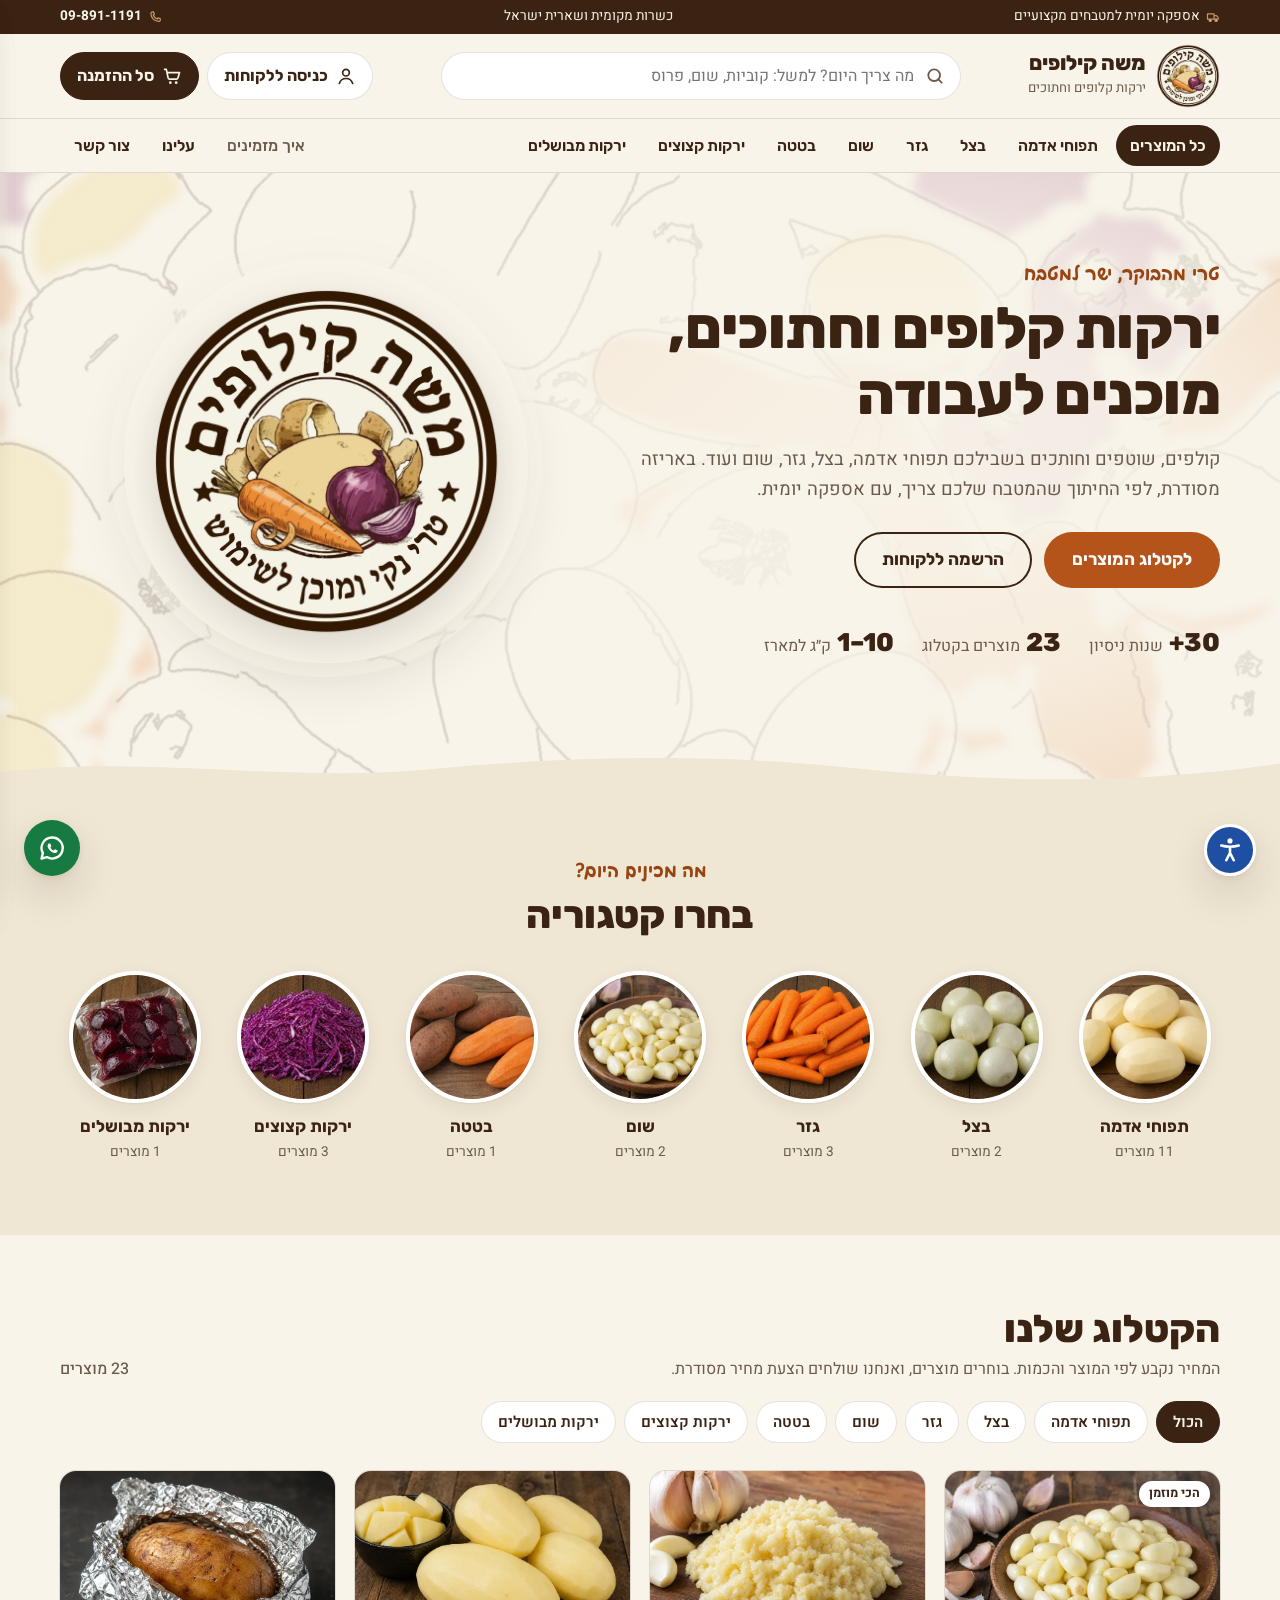
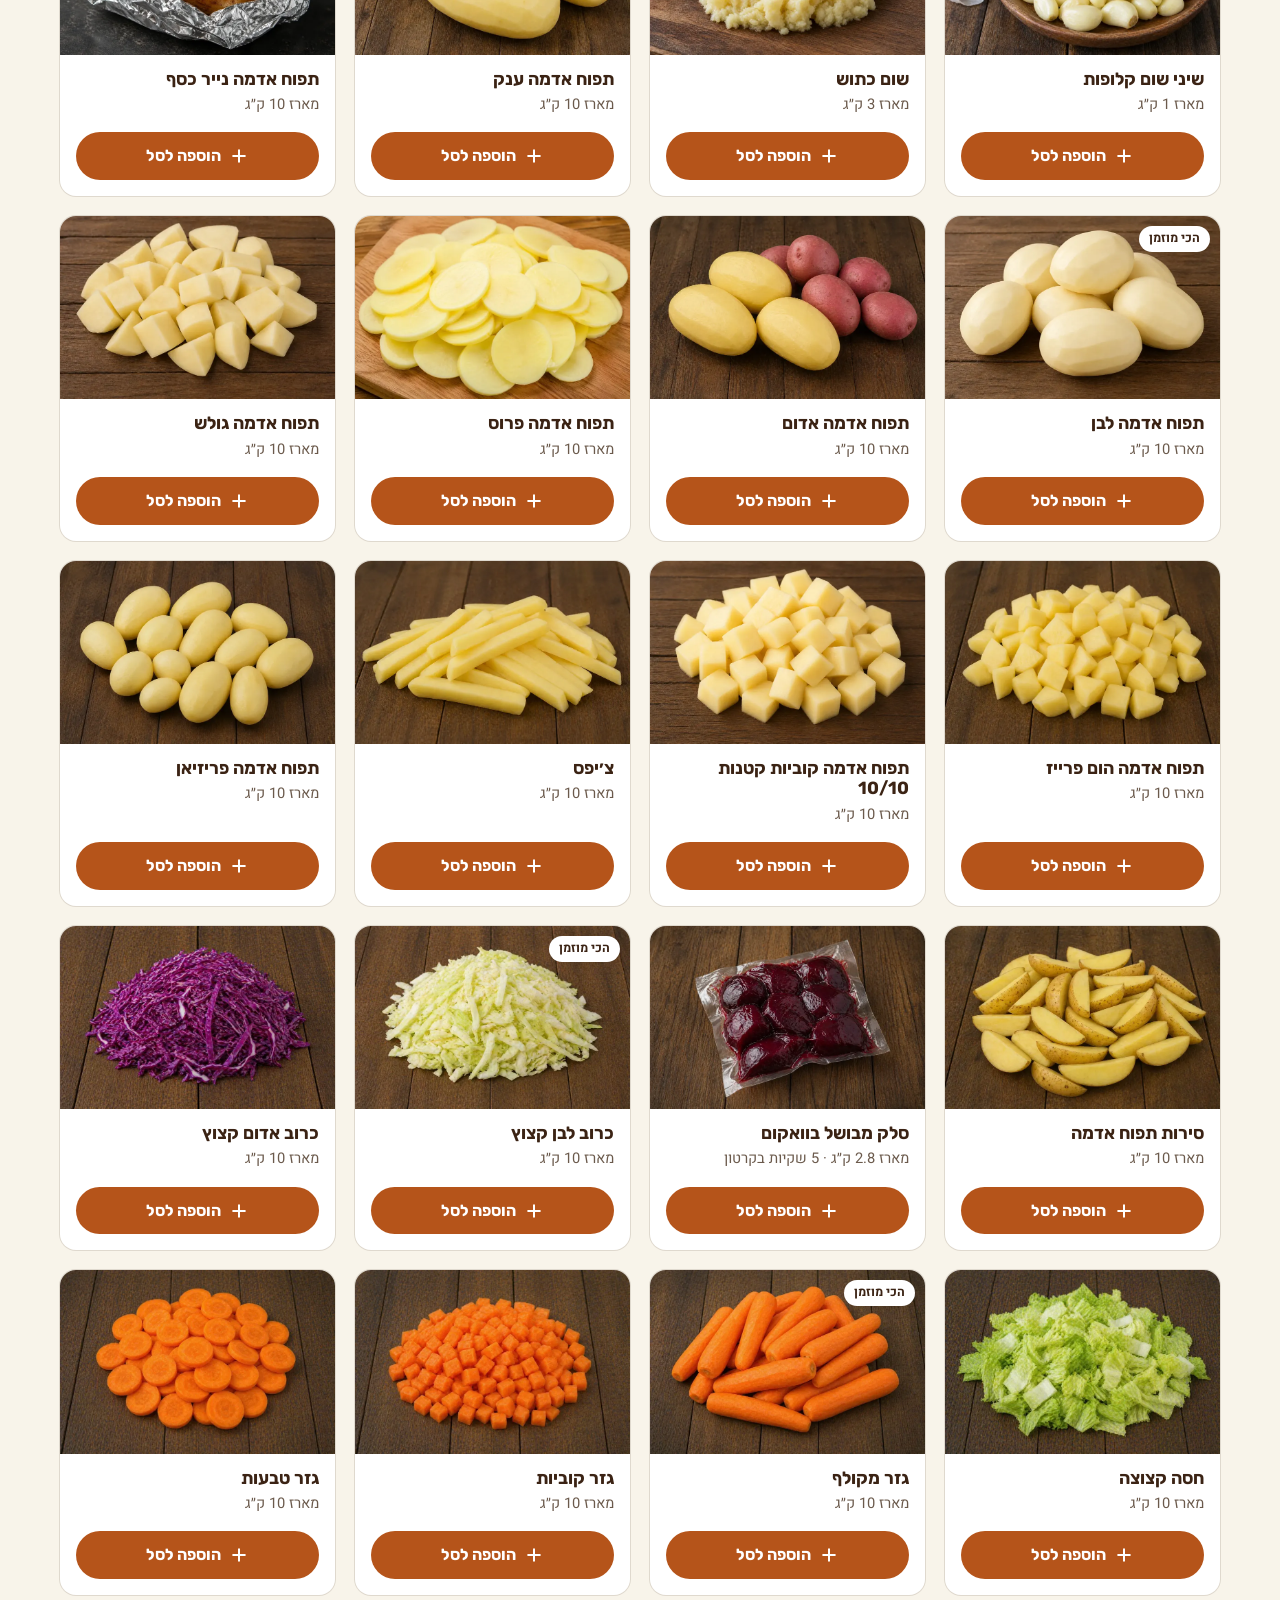
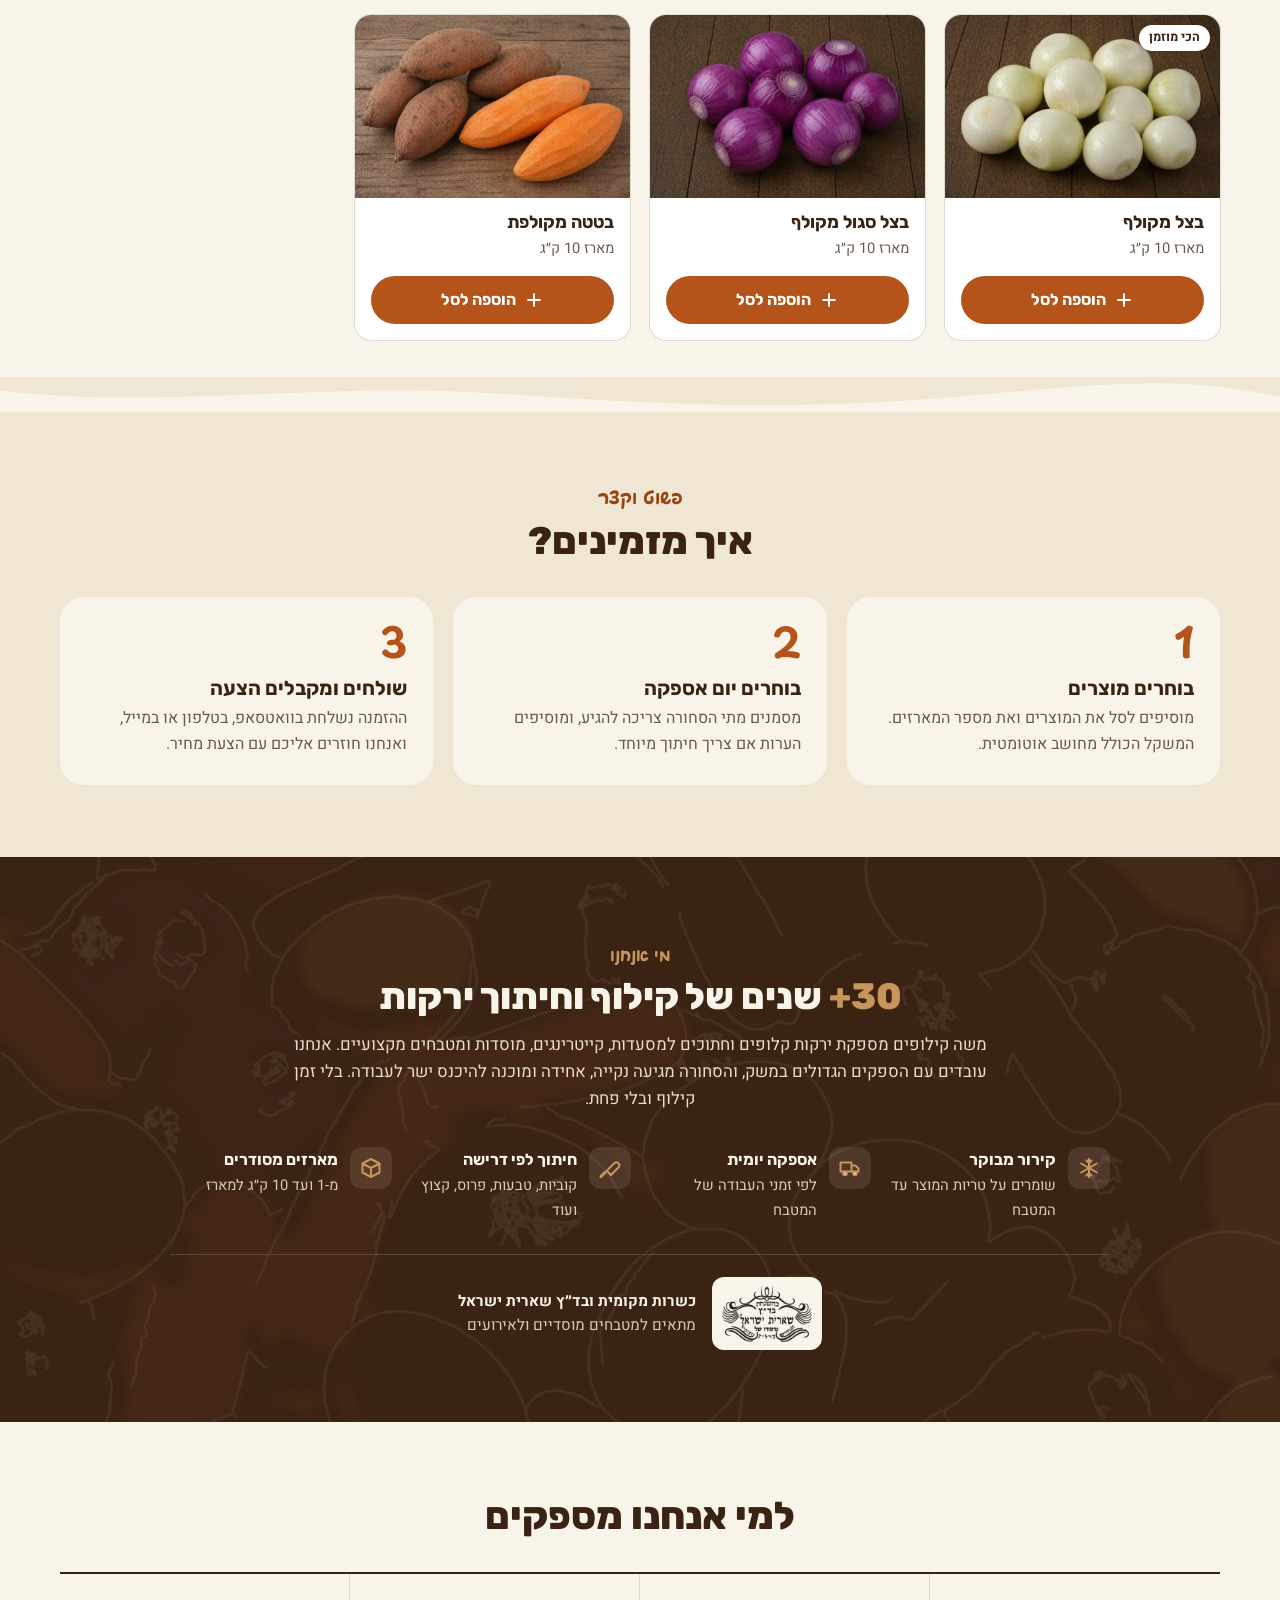
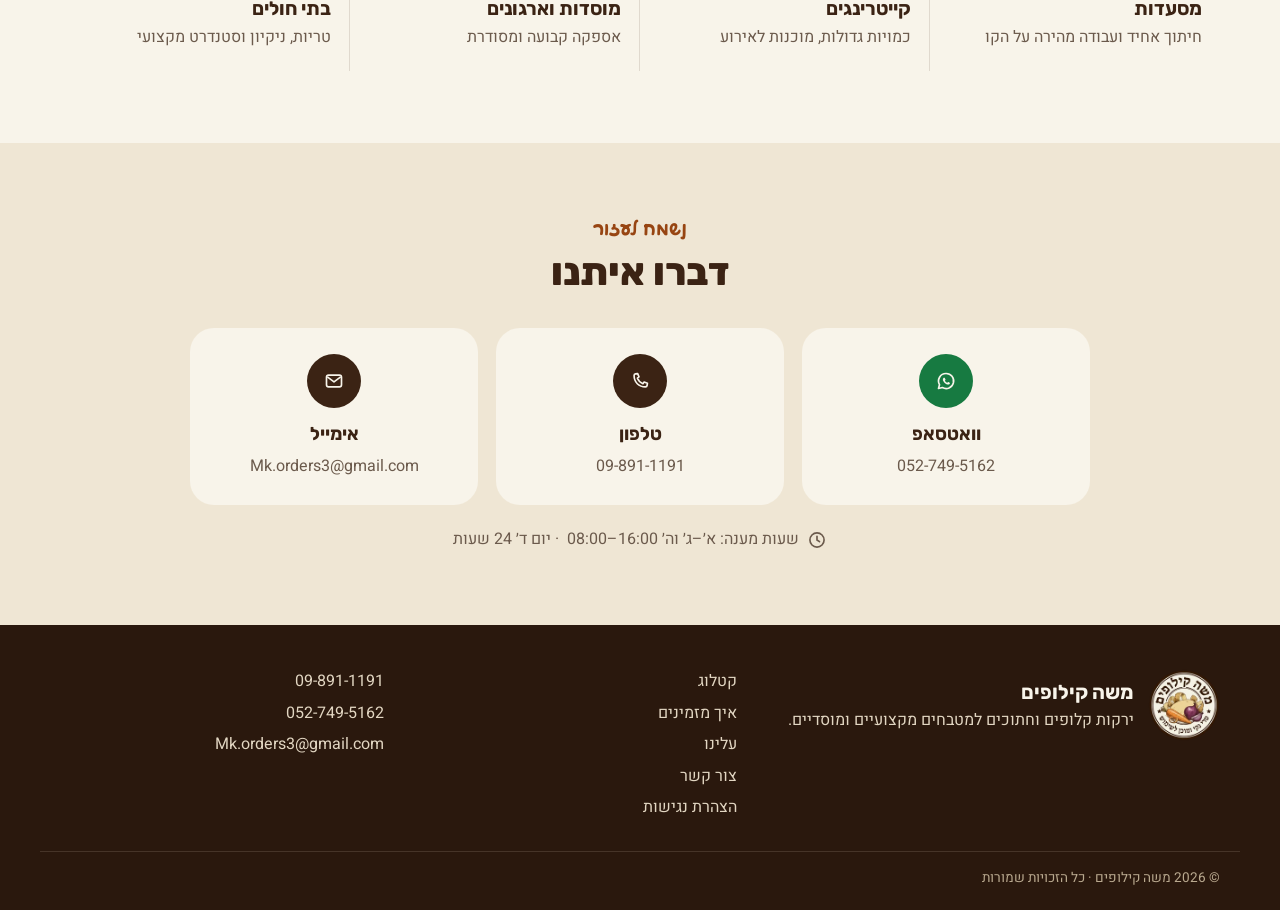
==== commit 21c29c21: "New website design Replace the old single-file site with the new design: brown and carrot palette, s" ====
--- a/index.html
+++ b/index.html
@@ -1,2778 +1,409 @@
-<!DOCTYPE html>
+<!doctype html>
 <html lang="he" dir="rtl">
 <head>
-  <meta charset="UTF-8" />
-  <meta name="viewport" content="width=device-width, initial-scale=1.0, maximum-scale=1.0, user-scalable=0, viewport-fit=cover" />
-  <title>משה קילופים | ירקות טריים קלופים וחתוכים למטבחים, עסקים, ומוסדות</title>
-  <meta name="description" content="משה קילופים מספקת ירקות טריים קלופים, שטופים וחתוכים למסעדות, קייטרינגים ומוסדות. אספקה יומית, כשרות מהודרת, ואפס פחת במטבח.">
+  <meta charset="utf-8">
+  <meta name="viewport" content="width=device-width, initial-scale=1, viewport-fit=cover">
+  <title>משה קילופים · ירקות קלופים וחתוכים למטבחים מקצועיים</title>
+  <meta name="description" content="ירקות טריים, קלופים וחתוכים לפי דרישה למסעדות, קייטרינגים ומוסדות. אספקה יומית, כשרות מקומית ושארית ישראל. בוחרים מוצרים ומקבלים הצעת מחיר בוואטסאפ.">
+  <meta name="theme-color" content="#3b2314">
   <link rel="manifest" href="manifest.json">
-  <meta name="theme-color" content="#3d4616">
-  <link rel="apple-touch-icon" href="icon-192.png">
-  <link rel="icon" type="image/png" href="icon-192.png">
+  <link rel="icon" type="image/png" href="img/favicon-64.png">
+  <link rel="apple-touch-icon" href="img/apple-touch-icon.png">
+  <meta property="og:title" content="משה קילופים">
+  <meta property="og:description" content="ירקות טריים, קלופים וחתוכים — מוכנים לעבודה במטבח.">
+  <meta property="og:image" content="img/logo-720.webp">
   <link rel="preconnect" href="https://fonts.googleapis.com">
   <link rel="preconnect" href="https://fonts.gstatic.com" crossorigin>
-  <link href="https://fonts.googleapis.com/css2?family=Heebo:wght@400;500;700;900&family=Rubik:wght@400;500;700;900&display=swap" rel="stylesheet">
-  <link rel="stylesheet" href="https://cdnjs.cloudflare.com/ajax/libs/font-awesome/6.5.0/css/all.min.css">
-  
-  <style>
-
-    /* אנימציה לעגלה העליונה (הקפצה קטנה ונעימה) */
-    @keyframes cartWiggle {
-      0% { transform: scale(1); }
-      40% { transform: scale(1.15) translateY(-3px); }
-      75% { transform: scale(0.95) translateY(1px); }
-      100% { transform: scale(1); }
-    }
-    .cart-wiggle {
-      animation: cartWiggle 0.4s ease-out;
-      color: var(--gold) !important; 
-    }
-
-    /* עיצוב בולט לכפתור ההזמנה התחתון כשיש מוצרים בעגלה */
-    .btn-has-items {
-      background: var(--gold) !important;
-      color: #171717 !important;
-      transform: scale(1.08) translateY(-4px);
-      box-shadow: 0 6px 20px rgba(200,150,93,0.4);
-      font-weight: 900 !important;
-      border-radius: 16px !important;
-      transition: all 0.3s cubic-bezier(0.175, 0.885, 0.32, 1.275);
-    }
-
-    :root {
-      --cream: #fdfbf7; --cream-dark: #f3eadc; --olive: #3d4616; --olive-light: #536025;
-      --gold: #c8965d; --dark: #1a1a1a; --muted: #666; --white: #fff;
-      --glass: rgba(255,255,255,0.9); --shadow: 0 18px 45px rgba(0,0,0,0.12);
-      --radius: 26px; --font-heading: 'Rubik','Heebo',sans-serif; --font-body: 'Heebo',sans-serif;
-    }
-    * { box-sizing: border-box; }
-    html { scroll-behavior: smooth; }
-    body { margin: 0; font-family: var(--font-body); color: var(--dark); background: linear-gradient(180deg,#e4c979,#f2e3b6); overflow-x: hidden; font-weight: 500; }
-    a { color: inherit; text-decoration: none; }
-
-    header { position: sticky; top: 0; z-index: 1000; background: rgba(255,255,255,0.95); backdrop-filter: blur(14px); border-bottom: 1px solid rgba(0,0,0,0.07); padding: 14px 5%; display: flex; align-items: center; justify-content: space-between; gap: 18px; }
-    .logo { font-family: var(--font-heading); font-size: 2.6rem; font-weight: 700; color: var(--olive); letter-spacing: -1.5px; white-space: nowrap; line-height: 1; }
-    .logo span { color: var(--gold); font-weight: 800; }
-    .logo { font-family: var(--font-heading); font-size: 2.6rem; font-weight: 700; color: var(--olive); letter-spacing: -1.5px; white-space: nowrap; line-height: 1; }
-    .logo span { color: var(--gold); font-weight: 800; }
-    
-    /* הנה הקוד שהדבקת: */
-    .header-user-avatar {
-      width: 42px;
-      height: 42px;
-      border-radius: 50%;
-      background: linear-gradient(135deg, var(--olive), var(--olive-light));
-      color: white;
-      align-items: center;
-      justify-content: center;
-      font-family: var(--font-heading);
-      font-size: 1.3rem;
-      font-weight: 800;
-      box-shadow: 0 4px 10px rgba(61,70,22,0.15);
-      flex-shrink: 0;
-      border: 2px solid white;
-    }
-
-    .header-greeting {
-      font-size: 0.95rem;
-      color: var(--muted);
-      font-weight: 600;
-      margin-top: 1px;
-    }
-
-   nav { display: flex; align-items: center; gap: 26px; font-weight: 700; color: var(--olive); }
-    nav a:hover { color: var(--gold); }
-    
-    /* העיצוב החדש של כפתור ההתקנה */
-    .nav-install-btn {
-      background: rgba(200,150,93,0.15);
-      color: var(--olive) !important;
-      padding: 8px 16px;
-      border-radius: 999px;
-      border: 1px solid rgba(200,150,93,0.3);
-      display: inline-flex;
-      align-items: center;
-      gap: 8px;
-      transition: 0.25s;
-      font-size: 1.05rem;
-    }
-    .nav-install-btn:hover {
-      background: var(--gold);
-      color: #171717 !important;
-      transform: translateY(-2px);
-    }
-    body.is-pwa .hide-in-pwa {
-      display: none !important;
-    }
-    
-    .cart-container { cursor: pointer; display: flex; align-items: center; gap: 10px; background: var(--olive); color: white; padding: 10px 20px; border-radius: 999px; font-weight: 700; border: none; transition: 0.25s; white-space: nowrap; font-family: inherit; font-size: 1rem; }
-    .cart-container:hover { background: var(--olive-light); transform: translateY(-2px); }
-    .hamburger { display: none; background: none; border: none; font-size: 1.8rem; color: var(--olive); cursor: pointer; padding: 5px; }
-    .mobile-menu { display: none; position: fixed; inset: 0; background: rgba(253,251,247,0.98); z-index: 2000; flex-direction: column; align-items: center; justify-content: center; gap: 30px; transform: translateY(-100%); transition: transform 0.4s cubic-bezier(0.4,0,0.2,1); }
-    .mobile-menu.open { transform: translateY(0); display: flex; }
-    .mobile-menu a { font-family: var(--font-heading); font-size: 2rem; color: var(--olive); font-weight: 700; }
-    .close-menu { position: absolute; top: 20px; right: 24px; background: none; border: none; font-size: 3rem; color: var(--olive); cursor: pointer; }
-    .hero { position: relative; min-height: 86vh; display: flex; align-items: center; justify-content: center; text-align: center; color: white; background-image: url('opening.webp'); background-size: cover; background-position: center; background-attachment: fixed; background-color: var(--olive); padding: 120px 20px; }
-    .hero::before { content: ""; position: absolute; inset: 0; background: linear-gradient(180deg,rgba(0,0,0,0.35),rgba(0,0,0,0.65)); }
-    .hero-content { position: relative; max-width: 980px; z-index: 1; }
-    .hero-badge { display: inline-flex; align-items: center; gap: 8px; background: rgba(255,255,255,0.15); border: 1px solid rgba(255,255,255,0.3); border-radius: 999px; padding: 9px 18px; font-weight: 700; backdrop-filter: blur(8px); margin-bottom: 22px; color: #fff; }
-    .hero h1 { font-family: var(--font-heading); font-size: clamp(3rem,8vw,6.2rem); line-height: 1.02; margin: 0; color: #fff; text-shadow: 0 4px 15px rgba(0,0,0,0.3); font-weight: 700; letter-spacing: -2.5px; }
-    .hero h1 span { color: var(--gold); }
-    .hero p { font-size: clamp(1.25rem,2.3vw,1.9rem); margin: 24px auto 34px; max-width: 840px; color: #fff; text-shadow: 0 2px 10px rgba(0,0,0,0.4); font-weight: 700; }
-    .hero-actions { display: flex; justify-content: center; gap: 14px; flex-wrap: wrap; }
-    .btn { display: inline-flex; align-items: center; justify-content: center; gap: 9px; border: none; border-radius: 999px; padding: 14px 26px; font-weight: 700; font-size: 1.05rem; cursor: pointer; transition: 0.25s; font-family: inherit; }
-    .btn-primary { background: var(--gold); color: #171717; }
-    .btn-primary:hover { transform: translateY(-3px); filter: brightness(1.05); }
-    .btn-secondary { background: rgba(255,255,255,0.15); color: #fff; border: 1px solid rgba(255,255,255,0.4); backdrop-filter: blur(8px); }
-    .btn-secondary:hover { background: rgba(255,255,255,0.25); transform: translateY(-3px); }
-
-    .trust-strip { margin: -42px auto 0; position: relative; z-index: 2; width: min(1180px,92%); background: var(--white); box-shadow: var(--shadow); border-radius: var(--radius); padding: 22px; display: grid; grid-template-columns: repeat(4,1fr); gap: 16px; }
-    .trust-item { text-align: center; padding: 10px; border-left: 1px solid rgba(0,0,0,0.08); }
-    .trust-item:last-child { border-left: none; }
-    .trust-item i { color: var(--gold); font-size: 1.5rem; margin-bottom: 8px; }
-    .trust-item strong { display: block; color: var(--olive); font-size: 1.05rem; }
-    .trust-item span { color: var(--muted); font-size: 0.95rem; }
-
-    .section { width: min(1240px,92%); margin: 50px auto; }
-    .glass-panel { background: var(--glass); border: 1px solid rgba(255,255,255,0.65); box-shadow: var(--shadow); border-radius: var(--radius); padding: clamp(28px,5vw,58px); backdrop-filter: blur(12px); }
-    .section-title { font-family: var(--font-heading); font-size: clamp(2.1rem,4vw,3.2rem); color: var(--olive); text-align: center; margin: 0 0 34px; letter-spacing: -1px; font-weight: 700; }
-    .section-title::after { content: ""; display: block; width: 70px; height: 5px; background: var(--gold); border-radius: 999px; margin: 15px auto 0; }
-    .section-subtitle { text-align: center; color: var(--muted); font-size: 1.1rem; margin: -20px 0 30px; font-weight: 600; }
-    .sector-divider { text-align: center; color: rgba(200,150,93,0.5); font-size: 1.5rem; margin: 60px 0; display: flex; align-items: center; justify-content: center; }
-    .sector-divider::before,.sector-divider::after { content: ""; height: 1px; background: rgba(200,150,93,0.3); flex: 1; margin: 0 5%; }
-
-    .about-grid { display: grid; grid-template-columns: 1.1fr 0.9fr; align-items: center; gap: 42px; }
-    .about-grid p { font-size: 1.18rem; line-height: 1.9; margin: 0 0 18px; font-weight: 500; }
-    .about-strong { margin-top: 10px; font-weight: 800; color: var(--olive); }
-    .badge-wrapper { position: relative; overflow: visible; }
-    .badge-30 { position: absolute; bottom: -30px; right: -30px; width: 140px; height: 140px; border-radius: 50%; background: radial-gradient(circle,#fff 42%,var(--gold)); border: 5px solid var(--gold); display: flex; align-items: center; justify-content: center; text-align: center; font-family: var(--font-heading); font-weight: 900; font-size: 1.1rem; color: var(--olive); line-height: 1.2; box-shadow: 0 20px 50px rgba(0,0,0,0.28); transform: scale(0.7) rotate(-15deg); z-index: 2; opacity: 0; transition: opacity 0.7s,transform 0.7s; }
-    .badge-30.active { opacity: 1; transform: scale(1) rotate(-10deg); }
-    .about-image img { width: 100%; border-radius: 22px; display: block; box-shadow: var(--shadow); object-fit: cover; }
-
-    .audience-grid { display: grid; grid-template-columns: repeat(4,minmax(0,1fr)); gap: 18px; margin-top: 26px; }
-    .audience-card { background: #fff; border-radius: 24px; padding: 24px 18px; text-align: center; box-shadow: 0 12px 28px rgba(0,0,0,0.08); border: 1px solid rgba(0,0,0,0.05); transition: 0.25s; }
-    .audience-card:hover { transform: translateY(-6px); box-shadow: var(--shadow); }
-    .audience-card i { font-size: 2.35rem; color: var(--gold); margin-bottom: 14px; }
-    .audience-card h3 { margin: 0 0 8px; font-family: var(--font-heading); color: var(--olive); font-size: 1.25rem; }
-    .audience-card p { margin: 0; color: var(--muted); line-height: 1.55; font-weight: 600; }
-
-    .search-wrap { position: relative; max-width: 500px; margin: 0 auto 28px; }
-    .search-wrap i { position: absolute; right: 16px; top: 50%; transform: translateY(-50%); color: var(--muted); font-size: 1.1rem; pointer-events: none; }
-    #catalogSearch { width: 100%; border: 1.5px solid rgba(0,0,0,0.12); border-radius: 999px; padding: 13px 46px 13px 20px; font-family: inherit; font-size: 1rem; background: white; outline: none; transition: 0.3s; font-weight: 600; }
-    #catalogSearch:focus { border-color: var(--gold); box-shadow: 0 0 0 4px rgba(200,150,93,0.15); }
-    #catalogSearch::placeholder { color: #aaa; }
-
-    .filters { display: flex; flex-wrap: wrap; gap: 10px; justify-content: center; margin-bottom: 28px; }
-    .filter-btn { border: 1px solid rgba(0,0,0,0.12); background: #fff; color: var(--olive); border-radius: 999px; padding: 10px 18px; font-family: inherit; font-weight: 700; cursor: pointer; transition: 0.25s; }
-    .filter-btn:hover,.filter-btn.active { background: var(--olive); color: #fff; transform: translateY(-2px); }
-
-    .products-grid { display: grid; grid-template-columns: repeat(4,minmax(0,1fr)); gap: 24px; }
-    .product-card { background: white; border-radius: 24px; padding: 0; box-shadow: 0 12px 28px rgba(0,0,0,0.08); border: 1px solid rgba(0,0,0,0.05); transition: 0.25s; display: flex; flex-direction: column; overflow: hidden; position: relative; }
-    .product-card:hover { transform: translateY(-8px); box-shadow: var(--shadow); }
-    .badge-popular { position: absolute; top: 10px; right: 10px; z-index: 5; background: var(--gold); color: #171717; border-radius: 999px; padding: 4px 12px; font-size: 0.82rem; font-weight: 900; font-family: var(--font-heading); box-shadow: 0 4px 10px rgba(200,150,93,0.4); }
-    .badge-ordered { position: absolute; top: 10px; right: 10px; z-index: 5; background: var(--olive); color: #fff; border-radius: 999px; padding: 4px 12px; font-size: 0.82rem; font-weight: 900; font-family: var(--font-heading); display: flex; align-items: center; gap: 5px; }
-    .product-image-btn { width: 100%; height: 180px; border: 0; padding: 0; background: var(--cream-dark); cursor: pointer; position: relative; overflow: hidden; display: block; }
-    .product-image-btn img { width: 100%; height: 100%; object-fit: cover; display: block; transition: 0.35s; }
-    .product-card:hover .product-image-btn img { transform: scale(1.06); }
-    .product-fallback { display: none; width: 100%; height: 100%; align-items: center; justify-content: center; font-size: 4.2rem; background: linear-gradient(135deg,#f7efe2,#fff); }
-    .product-card-body { padding: 20px; display: flex; flex-direction: column; flex: 1; }
-    .product-category { display: inline-flex; width: fit-content; background: rgba(200,150,93,0.15); color: var(--olive); border-radius: 999px; padding: 6px 12px; font-weight: 700; font-size: 0.9rem; margin-bottom: 10px; }
-    .product-card h3 { font-family: var(--font-heading); color: var(--olive); margin: 0 0 8px; font-size: 1.45rem; }
-    .product-card p { color: var(--muted); line-height: 1.65; margin: 0 0 18px; flex: 1; }
-    .price-note { display: inline-flex; width: fit-content; align-items: center; gap: 7px; background: rgba(61,70,22,0.09); color: var(--olive); border: 1px solid rgba(61,70,22,0.12); border-radius: 999px; padding: 7px 12px; font-weight: 900; font-size: 0.88rem; margin: 0 0 14px; }
-    .btn-add { background: var(--olive); color: white; border: none; padding: 13px 14px; border-radius: 14px; font-weight: 700; cursor: pointer; transition: 0.25s; width: 100%; font-family: inherit; font-size: 1rem; }
-    .btn-add:hover { background: var(--olive-light); }
-    .desk-btn { display: block; }
-
-    .inline-qty-ctrl { display: none; align-items: center; width: 100%; border-radius: 14px; overflow: hidden; border: 2px solid var(--olive); }
-    .inline-qty-ctrl.visible { display: flex; }
-    .inline-qty-ctrl button { flex: 0 0 44px; height: 44px; border: none; background: var(--olive); color: white; font-size: 1.3rem; font-weight: 900; cursor: pointer; transition: 0.2s; font-family: inherit; }
-    .inline-qty-ctrl button:hover { background: var(--olive-light); }
-    .inline-qty-ctrl strong { flex: 1; text-align: center; font-size: 1.1rem; font-weight: 900; color: var(--olive); background: #fff; height: 44px; display: flex; align-items: center; justify-content: center; }
-
-    .mobile-btn { display: none; }
-    .mobile-cart-bar { display: none; }
-
-    .product-page { position: fixed; inset: 0; background: rgba(0,0,0,0.58); z-index: 3000; display: none; align-items: center; justify-content: center; padding: 22px; }
-    .product-page.open { display: flex; }
-    .product-page-card { background: #fff; border-radius: 28px; width: min(980px,96vw); max-height: 90vh; overflow: auto; box-shadow: 0 30px 80px rgba(0,0,0,0.35); display: grid; grid-template-columns: 0.9fr 1.1fr; position: relative; }
-    .product-close { position: absolute; top: 14px; left: 14px; width: 42px; height: 42px; border: 0; border-radius: 50%; background: rgba(255,255,255,0.9); font-size: 2rem; cursor: pointer; z-index: 2; box-shadow: 0 8px 18px rgba(0,0,0,0.15); }
-    .product-page-image { min-height: 430px; background: var(--cream-dark); }
-    .product-page-image img { width: 100%; height: 100%; object-fit: cover; display: block; }
-    .product-detail-fallback { display: none; width: 100%; height: 100%; min-height: 430px; align-items: center; justify-content: center; font-size: 7rem; background: linear-gradient(135deg,#f7efe2,#fff); }
-    .product-page-content { padding: 44px; }
-    .product-page-content h2 { font-family: var(--font-heading); color: var(--olive); font-size: clamp(2rem,4vw,3.2rem); margin: 0 0 14px; line-height: 1.05; }
-    .product-page-content p { color: var(--muted); font-size: 1.15rem; line-height: 1.8; margin: 0 0 24px; }
-    .detail-info { display: grid; gap: 14px; margin: 24px 0; }
-    .detail-info div { background: var(--cream); border: 1px solid rgba(0,0,0,0.06); border-radius: 18px; padding: 16px; }
-    .detail-info strong { display: block; color: var(--olive); margin-bottom: 6px; font-size: 1.05rem; }
-    .detail-order { display: grid; grid-template-columns: 1fr 130px; gap: 12px; align-items: end; }
-    .detail-order label { grid-column: 1/-1; font-weight: 800; color: var(--olive); }
-    .detail-order input { border: 1px solid rgba(0,0,0,0.13); border-radius: 14px; padding: 13px 15px; font-family: inherit; font-size: 1rem; background: white; outline: none; transition: 0.3s; }
-    .detail-order input:focus { border-color: var(--gold); box-shadow: 0 0 0 4px rgba(200,150,93,0.15); }
-
-    #cart-page { background: linear-gradient(135deg,rgba(255,255,255,0.94),rgba(253,251,247,0.96)); border: 1px solid rgba(200,150,93,0.20); }
-    .cart-page-layout { display: grid; grid-template-columns: minmax(0,1.35fr) minmax(330px,0.65fr); gap: 26px; align-items: start; }
-    .cart-page-items { display: grid; gap: 18px; }
-    .cart-empty { background: #fff; border-radius: 26px; padding: 44px 28px; text-align: center; color: var(--muted); border: 1px dashed rgba(61,70,22,0.24); font-weight: 800; box-shadow: 0 10px 24px rgba(0,0,0,0.05); }
-    .cart-empty i { font-size: 3rem; color: var(--gold); margin-bottom: 16px; display: block; }
-    .cart-empty h3 { color: var(--olive); font-family: var(--font-heading); margin: 0 0 10px; }
-    .cart-empty p { margin: 0; font-weight: 600; }
-    .cart-page-item { display: grid; grid-template-columns: 150px 1fr 150px; gap: 20px; align-items: center; background: #fff; border-radius: 26px; padding: 16px; box-shadow: 0 16px 34px rgba(0,0,0,0.08); border: 1px solid rgba(0,0,0,0.06); transition: 0.25s; position: relative; overflow: hidden; }
-    .cart-page-item::before { content: ""; position: absolute; inset-inline-start: 0; top: 0; width: 6px; height: 100%; background: var(--gold); }
-    .cart-page-item:hover { transform: translateY(-4px); box-shadow: var(--shadow); }
-    .cart-page-item img { width: 150px; height: 120px; object-fit: cover; border-radius: 20px; background: var(--cream-dark); }
-    .cart-page-item h3 { margin: 0 0 7px; color: var(--olive); font-family: var(--font-heading); font-size: 1.42rem; }
-    .cart-page-item p { margin: 0 0 10px; color: var(--muted); font-size: 0.98rem; }
-    .pack-line { display: inline-flex; width: fit-content; background: rgba(200,150,93,0.16); color: var(--olive); border-radius: 999px; padding: 7px 13px; font-weight: 900; font-size: 0.92rem; }
-    .cart-page-actions { display: flex; flex-direction: column; gap: 10px; }
-    .cart-qty-control { display: grid; grid-template-columns: 38px 1fr 38px; align-items: center; gap: 8px; background: var(--cream); padding: 8px; border-radius: 16px; border: 1px solid rgba(0,0,0,0.06); }
-    .cart-qty-control button { width: 38px; height: 38px; border-radius: 12px; background: #fff; color: var(--olive); font-size: 1.25rem; font-weight: 900; box-shadow: 0 4px 10px rgba(0,0,0,0.06); border: none; cursor: pointer; transition: 0.2s; }
-    .cart-qty-control button:hover { background: var(--gold); color: #171717; }
-    .cart-qty-control strong { text-align: center; color: var(--olive); font-size: 1.15rem; font-weight: 900; }
-    .remove-cart-item { background: #fdf5f5; color: #dc3545; border-radius: 14px; padding: 10px 12px; font-weight: 800; display: flex; align-items: center; justify-content: center; gap: 6px; border: none; cursor: pointer; font-family: inherit; transition: 0.2s; }
-    .remove-cart-item:hover { background: #fce4e4; }
-
-    .cart-summary-box { background: linear-gradient(180deg,#ffffff,#fbf7ef); border-radius: 28px; padding: 24px; box-shadow: var(--shadow); border: 1px solid rgba(200,150,93,0.20); position: sticky; top: 100px; }
-    .cart-summary-box h3 { margin: 0 0 14px; color: var(--olive); font-family: var(--font-heading); font-size: 1.55rem; }
-    .cart-summary-line { display: flex; justify-content: space-between; gap: 12px; padding: 12px 0; border-bottom: 1px solid rgba(0,0,0,0.07); font-weight: 800; }
-    .cart-summary-line span:last-child { color: var(--olive); font-weight: 900; }
-    .cart-price-note { margin-top: 14px; background: rgba(200,150,93,0.14); color: var(--olive); border-radius: 16px; padding: 12px; font-weight: 800; line-height: 1.5; text-align: center; }
-    .quote-form { display: grid; gap: 10px; margin-top: 18px; }
-    .quote-form input,.quote-form textarea,.quote-form select { width: 100%; border-radius: 15px; padding: 13px 14px; font-family: inherit; border: 1px solid rgba(0,0,0,0.13); background: #fff; transition: 0.3s; outline: none; font-size: 16px; }
-    .quote-form input:focus,.quote-form textarea:focus,.quote-form select:focus { border-color: var(--gold); box-shadow: 0 0 0 4px rgba(200,150,93,0.15); }
-    .quote-form textarea { min-height: 88px; resize: vertical; }
-    .quote-actions { display: grid; gap: 10px; margin-top: 16px; }
-    .quote-whatsapp,.quote-phone,.quote-mail { width: 100%; min-height: 52px; border: none; border-radius: 17px; padding: 14px 16px; font-family: inherit; font-size: 1.05rem; font-weight: 900; cursor: pointer; transition: 0.25s; display: flex; align-items: center; justify-content: center; gap: 9px; text-decoration: none; }
-    .quote-whatsapp { background: #25D366; color: #fff; }
-    .quote-phone { background: var(--olive); color: #fff; }
-    .quote-mail { background: var(--gold); color: #171717; }
-    .quote-whatsapp:hover,.quote-phone:hover,.quote-mail:hover { transform: translateY(-2px); filter: brightness(0.97); }
-    .quote-help-text { margin: 12px 0 0; color: var(--muted); font-size: 0.92rem; line-height: 1.5; text-align: center; font-weight: 600; }
-
-    .btn-restore { background: linear-gradient(135deg,var(--gold),#dcb27f); color: #1a1a1a; font-size: 1.15rem; padding: 15px 28px; border-radius: 16px; border: none; font-weight: 900; cursor: pointer; transition: 0.3s; display: inline-flex; align-items: center; gap: 10px; width: 100%; justify-content: center; max-width: 380px; margin: 20px auto 0; animation: pulse-gold 2s infinite; font-family: inherit; }
-    @keyframes pulse-gold { 0%{box-shadow:0 0 0 0 rgba(200,150,93,0.5)} 70%{box-shadow:0 0 0 15px rgba(200,150,93,0)} 100%{box-shadow:0 0 0 0 rgba(200,150,93,0)} }
-    .orders-history-panel { margin-top: 24px; border-top: 1px solid rgba(0,0,0,0.07); padding-top: 20px; }
-    .orders-history-panel h4 { font-family: var(--font-heading); color: var(--olive); font-size: 1.2rem; margin: 0 0 14px; display: flex; align-items: center; gap: 8px; }
-    .order-history-item { background: #fff; border-radius: 20px; padding: 16px 18px; margin-bottom: 12px; border: 1px solid rgba(0,0,0,0.07); box-shadow: 0 6px 16px rgba(0,0,0,0.06); transition: 0.2s; }
-    .order-history-item:hover { transform: translateY(-2px); box-shadow: var(--shadow); }
-    .order-history-header { display: flex; justify-content: space-between; align-items: center; margin-bottom: 10px; }
-    .order-history-date { font-weight: 800; color: var(--olive); font-size: 0.95rem; }
-    .order-history-count { background: rgba(200,150,93,0.18); color: var(--olive); border-radius: 999px; padding: 4px 12px; font-weight: 900; font-size: 0.88rem; }
-    .order-history-products { color: var(--muted); font-size: 0.92rem; font-weight: 600; line-height: 1.6; margin-bottom: 12px; }
-    .btn-reorder { background: var(--olive); color: white; border: none; border-radius: 12px; padding: 9px 18px; font-weight: 700; font-family: inherit; cursor: pointer; transition: 0.2s; font-size: 0.95rem; display: flex; align-items: center; gap: 7px; }
-    .btn-reorder:hover { background: var(--olive-light); transform: translateY(-1px); }
-
-    .success-overlay { position: fixed; inset: 0; background: rgba(0,0,0,0.7); z-index: 4000; display: none; align-items: center; justify-content: center; padding: 22px; }
-    .success-overlay.open { display: flex; }
-    .success-card { background: #fff; border-radius: 32px; padding: 52px 44px; text-align: center; max-width: 480px; width: 100%; box-shadow: 0 40px 80px rgba(0,0,0,0.3); animation: popIn 0.4s cubic-bezier(0.175,0.885,0.32,1.275); }
-    @keyframes popIn { from{transform:scale(0.8);opacity:0} to{transform:scale(1);opacity:1} }
-    .success-icon { width: 88px; height: 88px; border-radius: 50%; display: flex; align-items: center; justify-content: center; margin: 0 auto 24px; font-size: 2.8rem; color: white; }
-    .success-icon.wa { background: linear-gradient(135deg,#25D366,#1daa54); box-shadow: 0 16px 32px rgba(37,211,102,0.35); }
-    .success-icon.ph { background: linear-gradient(135deg,var(--olive),var(--olive-light)); box-shadow: 0 16px 32px rgba(61,70,22,0.35); }
-    .success-icon.ml { background: linear-gradient(135deg,var(--gold),#dcb27f); box-shadow: 0 16px 32px rgba(200,150,93,0.35); }
-    .success-card h2 { font-family: var(--font-heading); color: var(--olive); font-size: 2rem; margin: 0 0 12px; }
-    .success-card p { color: var(--muted); font-size: 1.1rem; line-height: 1.7; margin: 0 0 28px; font-weight: 600; }
-    .success-time { display: inline-flex; align-items: center; gap: 8px; background: rgba(61,70,22,0.08); color: var(--olive); border-radius: 999px; padding: 8px 18px; font-weight: 800; font-size: 0.95rem; margin-bottom: 28px; }
-    .btn-close-success { background: var(--olive); color: white; border: none; border-radius: 16px; padding: 14px 32px; font-family: inherit; font-size: 1.1rem; font-weight: 700; cursor: pointer; transition: 0.25s; }
-    .btn-close-success:hover { background: var(--olive-light); transform: translateY(-2px); }
-
-    #vip-welcome-banner { width: min(1240px,92%); margin: 25px auto 10px; display: none; }
-    
-    .vip-card {
-      background: rgba(253,251,247,0.95);
-      border: 1px solid rgba(200,150,93,0.25);
-      border-radius: 24px;
-      padding: 24px 30px;
-      box-shadow: 0 12px 35px rgba(0,0,0,0.06);
-      border-right: 5px solid var(--gold);
-      display: flex;
-      flex-direction: column;
-      gap: 18px;
-    }
-
-    .vip-card-main {
-      display: flex;
-      justify-content: space-between;
-      align-items: center;
-      flex-wrap: wrap;
-      gap: 15px;
-    }
-
-    .vip-user-info {
-      display: flex;
-      align-items: center;
-      gap: 18px;
-    }
-
-    .vip-avatar {
-      width: 60px;
-      height: 60px;
-      border-radius: 50%;
-      background: linear-gradient(135deg, var(--olive), var(--olive-light));
-      color: white;
-      display: flex;
-      align-items: center;
-      justify-content: center;
-      font-family: var(--font-heading);
-      font-size: 1.8rem;
-      font-weight: 800;
-      box-shadow: 0 6px 15px rgba(61,70,22,0.2);
-    }
-
-    .vip-welcome-text {
-      display: flex;
-      flex-direction: column;
-      line-height: 1.1;
-    }
-
-    .vip-greet {
-      font-size: 1rem;
-      color: var(--muted);
-      font-weight: 600;
-    }
-
-    .vip-name {
-      font-family: var(--font-heading);
-      color: var(--olive);
-      font-size: 2rem;
-      font-weight: 900;
-    }
-
-    .btn-vip-logout {
-      background: white;
-      border: 1px solid rgba(0,0,0,0.08);
-      color: var(--muted);
-      border-radius: 999px;
-      padding: 10px 20px;
-      font-weight: 700;
-      font-family: inherit;
-      cursor: pointer;
-      font-size: 0.95rem;
-      transition: 0.25s;
-      display: flex;
-      align-items: center;
-      gap: 8px;
-      box-shadow: 0 4px 10px rgba(0,0,0,0.03);
-    }
-
-    .btn-vip-logout:hover {
-      background: #fdf5f5;
-      color: #dc3545;
-      border-color: rgba(220,53,69,0.2);
-      transform: translateY(-2px);
-    }
-
-    .vip-card-footer {
-      background: rgba(200,150,93,0.08);
-      border-radius: 14px;
-      padding: 14px 18px;
-      display: flex;
-      align-items: center;
-      gap: 12px;
-      color: var(--muted);
-      font-size: 1.05rem;
-      font-weight: 500;
-    }
-
-    .vip-card-footer i {
-      color: var(--gold);
-      font-size: 1.3rem;
-    }
-
-    .vip-card-footer strong {
-      color: var(--olive);
-      font-weight: 800;
-    }
-
-    .quick-contact-panel { text-align: center; background: linear-gradient(135deg,rgba(255,255,255,0.96),rgba(253,251,247,0.94)); border: 1px solid rgba(200,150,93,0.18); }
-    .contact-icons { display: flex; justify-content: center; gap: 28px; margin-top: 26px; flex-wrap: wrap; }
-    .contact-card { width: 165px; min-height: 150px; border-radius: 24px; background: #fff; box-shadow: 0 14px 32px rgba(0,0,0,0.10); border: 1px solid rgba(0,0,0,0.06); display: flex; flex-direction: column; align-items: center; justify-content: center; gap: 12px; transition: 0.25s; }
-    .contact-card i { font-size: 3.2rem; }
-    .contact-card span { font-family: var(--font-heading); font-size: 1.15rem; font-weight: 700; color: var(--olive); }
-    .contact-card small { color: var(--muted); font-weight: 600; font-size: 0.9rem; }
-    .contact-card:hover { transform: translateY(-7px) scale(1.03); box-shadow: var(--shadow); }
-    .contact-card.whatsapp i { color: #25D366; }
-    .contact-card.phone i { color: var(--olive); }
-    .contact-card.mail i { color: var(--gold); }
-
-    .floating-contact { position: fixed; bottom: 24px; left: 24px; width: 56px; height: 56px; border-radius: 50%; background: #25D366; color: #fff; display: flex; align-items: center; justify-content: center; font-size: 32px; box-shadow: 0 12px 25px rgba(0,0,0,0.22); z-index: 1000; text-decoration: none; transition: transform 0.3s ease, bottom 0.3s ease; }
-    .floating-contact:hover { transform: scale(1.08); }
-    body.cart-active .floating-contact { bottom: 90px; }
-    .reveal { opacity: 0; transform: translateY(28px); transition: 0.75s ease; }
-    .reveal.active { opacity: 1; transform: translateY(0); }
-    footer { background: var(--olive); color: rgba(255,255,255,0.78); padding: 34px 5%; text-align: center; margin-top: 70px; }
-
-    main { display: flex; flex-direction: column; }
-    #vip-welcome-banner { order: 0; }
-    #about-wrapper { order: 1; }
-    #audience-wrapper { order: 2; }
-    #products-wrapper { order: 3; }
-    #cart-wrapper { order: 4; }
-    #contact-wrapper { order: 5; }
-    
-    body.vip-mode #vip-welcome-banner { display: block !important; order: 1; margin-top: 20px; }
-    body.vip-mode #cart-wrapper { order: 2; margin-top: 20px; }
-    body.vip-mode #products-wrapper { order: 3; }
-    body.vip-mode #contact-wrapper { order: 4; }
-    body.vip-mode #about-wrapper, body.vip-mode #audience-wrapper { display: none !important; }
-
-    /* ════ MOBILE APP ════ */
-    .mobile-app-overlay { display: none; }
-    .bottom-nav-bar { display: none; }
-
-    @media (max-width: 767px) {
-    body.mobile-app-mode header,
-    body.mobile-app-mode footer,
-    body.mobile-app-mode .hero,
-    body.mobile-app-mode .trust-strip,
-    body.mobile-app-mode main,
-    body.mobile-app-mode .floating-contact,
-    body.mobile-app-mode #mobileCartBar { display: none !important; }
-    body.mobile-app-mode .hide-in-pwa { display: none !important; }
-    
-
-      .mobile-app-overlay {
-        display: none; flex-direction: column; position: fixed; inset: 0;
-        background: #f0e8d4; z-index: 500; overflow: hidden;
-      }
-      .app-topbar {
-        background: rgba(255,255,255,0.96); backdrop-filter: blur(14px);
-        border-bottom: 1px solid rgba(0,0,0,0.07); padding: 14px 18px 10px;
-        display: flex; align-items: center; justify-content: space-between;
-        flex-shrink: 0; position: relative;
-      }
-      .app-topbar-logo { font-family: var(--font-heading); font-size: 1.7rem; font-weight: 700; color: var(--olive); letter-spacing: -1px; }
-      .app-topbar-logo span { color: var(--gold); }
-      .app-topbar-back { display: none; align-items: center; gap: 6px; background: none; border: none; font-family: var(--font-heading); font-size: 1rem; font-weight: 700; color: var(--olive); cursor: pointer; padding: 6px 10px 6px 6px; border-radius: 999px; transition: .2s; }
-      .app-topbar-back.visible { display: flex; }
-      .app-topbar-back:active { background: rgba(0,0,0,0.05); }
-      .app-topbar-cart-badge { background: var(--olive); color: #fff; border-radius: 999px; padding: 6px 14px; font-weight: 700; font-size: 0.9rem; display: flex; align-items: center; gap: 7px; cursor: pointer; border: none; font-family: inherit; }
-
-      .app-screens { flex: 1; overflow: hidden; position: relative; width: 100%; max-width: 100vw; }
-      .app-screen { position: absolute; inset: 0; overflow-y: auto; -webkit-overflow-scrolling: touch; padding-bottom: 80px; transform: translateX(100%); transition: transform 0.32s cubic-bezier(0.4,0,0.2,1); background: #f0e8d4; will-change: transform; }
-      .app-screen.active { transform: translateX(0); }
-      .app-screen.slide-left { transform: translateX(-30%); }
-
-      .bottom-nav-bar { display: flex !important; position: fixed; bottom: 0; left: 0; right: 0; height: 68px; background: rgba(255,255,255,0.97); backdrop-filter: blur(16px); border-top: 1px solid rgba(0,0,0,0.08); z-index: 600; align-items: flex-end; padding: 0 6px 10px; gap: 0; }
-      .nav-tab { flex: 1; display: flex; flex-direction: column; align-items: center; gap: 3px; padding: 6px 2px; border: none; background: none; cursor: pointer; color: #999; transition: .18s; font-family: var(--font-body); }
-      .nav-tab i { font-size: 21px; transition: .18s; }
-      .nav-tab span { font-size: 10px; font-weight: 700; transition: .18s; }
-      .nav-tab.active { color: var(--olive); }
-      .nav-fab-wrap { flex: 1.2; display: flex; flex-direction: column; align-items: center; gap: 3px; padding-bottom: 0; cursor: pointer; }
-      .nav-fab { width: 54px; height: 54px; border-radius: 50%; background: var(--olive); color: #fff; border: 3px solid rgba(255,255,255,0.97); display: flex; align-items: center; justify-content: center; font-size: 24px; margin-top: -22px; box-shadow: 0 8px 20px rgba(61,70,22,0.35); transition: .18s; cursor: pointer; }
-      .nav-fab-label { font-size: 10px; font-weight: 700; color: #999; transition: .18s; }
-      .nav-fab-wrap.active .nav-fab { background: var(--gold); }
-      .nav-fab-wrap.active .nav-fab-label { color: var(--gold); }
-
-      /* Filter strip */
-      .mob-filter-strip { display: flex; gap: 8px; overflow-x: auto; padding: 12px 16px 8px; scrollbar-width: none; -webkit-overflow-scrolling: touch; position: sticky; top: 0; z-index: 10; background: rgba(240,232,212,0.95); backdrop-filter: blur(8px); border-bottom: 1px solid rgba(0,0,0,0.05); }
-      .mob-filter-strip::-webkit-scrollbar { display: none; }
-      .mob-chip { flex-shrink: 0; padding: 8px 16px; border-radius: 999px; border: 1px solid rgba(0,0,0,0.12); background: #fff; font-size: 0.95rem; font-weight: 700; color: var(--olive); cursor: pointer; white-space: nowrap; font-family: inherit; transition: .2s; }
-      .mob-chip.active { background: var(--olive); color: #fff; border-color: var(--olive); }
-      .mob-products-list { padding: 10px 14px 0; }
-      .mob-product-row { background: #fff; border-radius: 18px; display: flex; align-items: center; gap: 12px; padding: 12px 14px; margin-bottom: 10px; box-shadow: 0 4px 14px rgba(0,0,0,0.06); border: 1px solid rgba(0,0,0,0.04); position: relative; }
-      .mob-prod-img { width: 68px; height: 68px; border-radius: 12px; background: var(--cream-dark); object-fit: cover; flex-shrink: 0; display: block; }
-      .mob-prod-fallback { width: 68px; height: 68px; border-radius: 12px; background: linear-gradient(135deg,#f7efe2,#fff); display: none; align-items: center; justify-content: center; font-size: 2rem; flex-shrink: 0; }
-      .mob-prod-info { flex: 1; min-width: 0; }
-      .mob-prod-name { font-family: var(--font-heading); font-size: 1.05rem; font-weight: 700; color: var(--olive); white-space: nowrap; overflow: hidden; text-overflow: ellipsis; }
-      .mob-prod-pack { font-size: 0.85rem; color: var(--muted); margin-top: 2px; font-weight: 600; }
-      .mob-prod-badge { display: inline-block; background: rgba(200,150,93,0.18); color: var(--olive); border-radius: 999px; padding: 2px 9px; font-size: 0.75rem; font-weight: 700; margin-top: 4px; }
-      .mob-add-btn { width: 36px; height: 36px; border-radius: 10px; background: var(--olive); color: #fff; border: none; font-size: 1.3rem; font-weight: 700; cursor: pointer; display: flex; align-items: center; justify-content: center; transition: .2s; }
-      .mob-qty-ctrl { display: flex; align-items: center; border: 1.5px solid var(--olive); border-radius: 10px; overflow: hidden; }
-      .mob-qty-ctrl button { width: 32px; height: 36px; border: none; background: var(--olive); color: #fff; font-size: 1rem; font-weight: 900; cursor: pointer; font-family: inherit; }
-      .mob-qty-ctrl strong { min-width: 28px; text-align: center; font-size: 1rem; font-weight: 900; color: var(--olive); background: #fff; height: 36px; display: flex; align-items: center; justify-content: center; }
-
-      /* Personal screen */
-      .mob-section-pad { padding: 16px 14px 0; }
-      .mob-user-card { background: #fff; border-radius: 22px; padding: 20px 18px; box-shadow: 0 6px 20px rgba(0,0,0,0.07); border: 1px solid rgba(0,0,0,0.05); margin-bottom: 12px; }
-      .mob-avatar-row { display: flex; align-items: center; gap: 14px; margin-bottom: 16px; }
-      .mob-avatar { width: 54px; height: 54px; border-radius: 50%; background: var(--olive); color: #fff; display: flex; align-items: center; justify-content: center; font-family: var(--font-heading); font-size: 1.4rem; font-weight: 700; flex-shrink: 0; }
-      .mob-user-name { font-family: var(--font-heading); font-size: 1.25rem; font-weight: 700; color: var(--olive); }
-      .mob-user-sub { font-size: 0.9rem; color: var(--muted); font-weight: 600; margin-top: 2px; }
-      .mob-info-row { display: flex; align-items: center; gap: 10px; padding: 10px 0; border-bottom: 1px solid rgba(0,0,0,0.06); }
-      .mob-info-row:last-child { border-bottom: none; }
-      .mob-info-row i { color: var(--gold); font-size: 1.05rem; width: 20px; text-align: center; }
-      .mob-info-row span { flex: 1; font-size: 0.95rem; color: var(--muted); font-weight: 600; }
-      .mob-info-row strong { font-size: 0.95rem; color: var(--olive); font-weight: 700; }
-      .mob-stat-grid { display: grid; grid-template-columns: 1fr 1fr; gap: 10px; margin-bottom: 12px; }
-      .mob-stat-card { background: #fff; border-radius: 18px; padding: 14px 12px; text-align: center; box-shadow: 0 4px 14px rgba(0,0,0,0.06); border: 1px solid rgba(0,0,0,0.04); }
-      .mob-stat-num { font-family: var(--font-heading); font-size: 2rem; font-weight: 900; color: var(--olive); }
-      .mob-stat-lbl { font-size: 0.8rem; color: var(--muted); font-weight: 600; margin-top: 2px; }
-      .mob-edit-btn { width: 100%; padding: 13px; border-radius: 16px; border: 1.5px solid rgba(61,70,22,0.2); background: #fff; font-family: var(--font-heading); font-size: 1rem; font-weight: 700; color: var(--olive); cursor: pointer; display: flex; align-items: center; justify-content: center; gap: 8px; transition: .2s; margin-bottom: 14px; }
-      .mob-edit-form { display: none; flex-direction: column; gap: 10px; margin-bottom: 14px; }
-      .mob-edit-form.open { display: flex; }
-      .mob-edit-form input { width: 100%; padding: 12px 14px; border-radius: 14px; border: 1.5px solid rgba(0,0,0,0.12); background: #fff; font-family: var(--font-body); font-size: 1rem; outline: none; transition: .3s; }
-      .mob-edit-form input:focus { border-color: var(--gold); box-shadow: 0 0 0 3px rgba(200,150,93,0.15); }
-      .mob-save-btn { padding: 13px; border-radius: 14px; background: var(--olive); color: #fff; border: none; font-family: var(--font-heading); font-size: 1rem; font-weight: 700; cursor: pointer; transition: .2s; }
-      .mob-logout-btn { width: 100%; padding: 13px; border-radius: 16px; border: 1px solid rgba(220,53,69,0.3); background: rgba(220,53,69,0.05); font-family: var(--font-heading); font-size: 0.95rem; font-weight: 700; color: #dc3545; cursor: pointer; display: flex; align-items: center; justify-content: center; gap: 8px; transition: .2s; }
-      .mob-settings-panel {
-        max-height: 0;
-        opacity: 0;
-        overflow: hidden;
-        background: #fff;
-        border-radius: 22px;
-        padding: 0 18px;
-        margin-bottom: 0;
-        border: 0 solid rgba(0,0,0,0.05);
-        box-shadow: none;
-        transition: all 0.35s cubic-bezier(0.4, 0, 0.2, 1);
-      }
-      .mob-settings-panel.open {
-        max-height: 500px;
-        opacity: 1;
-        padding: 18px;
-        margin-bottom: 16px;
-        border: 1px solid rgba(0,0,0,0.05);
-        box-shadow: 0 4px 14px rgba(0,0,0,0.06);
-      }
-
-      /* ── ORDER SCREEN (FAB) - redesigned ── */
-      .mob-screen-title { font-family: var(--font-heading); font-size: 1.4rem; font-weight: 700; color: var(--olive); padding: 16px 16px 4px; }
-      .mob-screen-sub { font-size: 0.85rem; color: var(--muted); font-weight: 600; padding: 0 16px 12px; }
-
-      /* Restore button — bold & prominent */
-      .mob-restore-big {
-        display: flex; align-items: center; gap: 14px;
-        background: linear-gradient(135deg, var(--gold), #dcb27f);
-        border-radius: 22px; padding: 18px 18px; margin-bottom: 14px;
-        border: none; width: 100%; cursor: pointer; font-family: inherit;
-        box-shadow: 0 8px 24px rgba(200,150,93,0.45);
-        animation: pulse-gold 2.2s infinite;
-        transition: .2s; text-align: right;
-      }
-      .mob-restore-big:active { transform: scale(.98); }
-      .mob-restore-icon { width: 52px; height: 52px; border-radius: 16px; background: rgba(255,255,255,0.3); display: flex; align-items: center; justify-content: center; font-size: 1.6rem; color: #171717; flex-shrink: 0; }
-      .mob-restore-title { font-family: var(--font-heading); font-size: 1.15rem; font-weight: 900; color: #171717; }
-      .mob-restore-sub { font-size: 0.82rem; color: rgba(0,0,0,0.6); font-weight: 600; margin-top: 3px; }
-
-      /* Cart inside order screen */
-      .mob-order-cart-section {
-        background: #fff; border-radius: 22px; padding: 16px;
-        box-shadow: 0 4px 14px rgba(0,0,0,0.07);
-        border: 1px solid rgba(0,0,0,0.05); margin-bottom: 14px;
-      }
-      .mob-order-cart-title {
-        font-family: var(--font-heading); font-size: 1.05rem; font-weight: 700;
-        color: var(--olive); margin-bottom: 12px; display: flex; align-items: center;
-        justify-content: space-between;
-      }
-      .mob-order-cart-badge {
-        background: var(--olive); color: #fff; border-radius: 999px;
-        padding: 3px 11px; font-size: 0.82rem; font-weight: 900;
-      }
-      .mob-order-cart-empty {
-        text-align: center; color: var(--muted); font-size: 0.9rem;
-        font-weight: 600; padding: 12px 0;
-      }
-      .mob-order-cart-row {
-        display: flex; align-items: center; gap: 10px;
-        padding: 10px 0; border-bottom: 1px solid rgba(0,0,0,0.06);
-      }
-      .mob-order-cart-row:last-child { border-bottom: none; }
-      .mob-ocr-img { width: 46px; height: 46px; border-radius: 10px; object-fit: cover; background: var(--cream-dark); flex-shrink: 0; }
-      .mob-ocr-name { flex: 1; font-size: 0.92rem; font-weight: 700; color: var(--olive); }
-      .mob-ocr-qty-ctrl { display: flex; align-items: center; border: 1.5px solid var(--olive); border-radius: 9px; overflow: hidden; }
-      .mob-ocr-remove { background: #fdf5f5; color: #dc3545; border: none; border-radius: 10px; width: 34px; height: 34px; display: flex; align-items: center; justify-content: center; cursor: pointer; flex-shrink: 0; font-size: 1.1rem; margin-right: 6px; }
-      .mob-ocr-remove:active { background: #fce4e4; }
-      .mob-ocr-qty-ctrl button { width: 28px; height: 30px; border: none; background: var(--olive); color: #fff; font-size: 0.9rem; font-weight: 900; cursor: pointer; font-family: inherit; }
-      .mob-ocr-qty-ctrl strong { min-width: 24px; text-align: center; font-size: 0.9rem; font-weight: 900; color: var(--olive); background: #fff; height: 30px; display: flex; align-items: center; justify-content: center; }
-
-      /* Add more products link */
-      .mob-add-more-btn {
-        width: 100%; padding: 11px; border-radius: 14px; background: rgba(61,70,22,0.07);
-        border: 1.5px dashed rgba(61,70,22,0.25); color: var(--olive);
-        font-family: var(--font-heading); font-size: 0.95rem; font-weight: 700;
-        cursor: pointer; display: flex; align-items: center; justify-content: center;
-        gap: 8px; margin-top: 10px; transition: .2s;
-      }
-      .mob-add-more-btn:active { background: rgba(61,70,22,0.13); }
-
-      /* Order summary + send */
-      .mob-order-summary-box {
-        background: rgba(255,255,255,0.95); border-radius: 22px; padding: 16px;
-        box-shadow: 0 4px 14px rgba(0,0,0,0.07);
-        border: 1px solid rgba(200,150,93,0.2); margin-bottom: 14px;
-      }
-      .mob-order-summary-box h3 { font-family: var(--font-heading); color: var(--olive); font-size: 1rem; margin: 0 0 10px; }
-      .mob-os-line { display: flex; justify-content: space-between; padding: 7px 0; border-bottom: 1px solid rgba(0,0,0,0.06); font-weight: 700; font-size: 0.9rem; }
-      .mob-os-line span:last-child { color: var(--olive); font-weight: 900; }
-      .mob-price-note-sm { margin-top: 10px; background: rgba(200,150,93,0.14); color: var(--olive); border-radius: 12px; padding: 9px 11px; font-weight: 800; font-size: 0.82rem; text-align: center; }
-
-      /* User form for new users */
-      .mob-new-user-form { background: #fff; border-radius: 22px; padding: 16px; box-shadow: 0 4px 14px rgba(0,0,0,0.06); border: 1px solid rgba(0,0,0,0.05); margin-bottom: 14px; }
-      .mob-new-user-form h4 { font-family: var(--font-heading); font-size: 0.95rem; font-weight: 700; color: var(--olive); margin: 0 0 12px; }
-      .mob-form-group { display: grid; gap: 9px; }
-      .mob-form-group input, .mob-form-group textarea { width: 100%; padding: 12px 14px; border-radius: 14px; border: 1.5px solid rgba(0,0,0,0.12); background: #fff; font-family: var(--font-body); font-size: 16px; outline: none; transition: .3s; }
-      .mob-form-group input:focus, .mob-form-group textarea:focus { border-color: var(--gold); box-shadow: 0 0 0 3px rgba(200,150,93,0.15); }
-      .mob-form-group textarea { min-height: 72px; resize: vertical; }
-
-      /* Notes field (always visible) */
-      .mob-notes-box { background: #fff; border-radius: 22px; padding: 14px 16px; box-shadow: 0 4px 14px rgba(0,0,0,0.06); border: 1px solid rgba(0,0,0,0.05); margin-bottom: 14px; }
-      .mob-notes-box label { font-family: var(--font-heading); font-size: 0.9rem; font-weight: 700; color: var(--olive); display: block; margin-bottom: 8px; }
-      .mob-notes-box textarea { width: 100%; padding: 11px 13px; border-radius: 13px; border: 1.5px solid rgba(0,0,0,0.12); background: #fff; font-family: var(--font-body); font-size: 15px; outline: none; min-height: 66px; resize: vertical; transition: .3s; }
-      .mob-notes-box textarea:focus { border-color: var(--gold); box-shadow: 0 0 0 3px rgba(200,150,93,0.15); }
-      .mob-notes-box input[type="date"] { width: 100%; margin-top: 8px; padding: 11px 13px; border-radius: 13px; border: 1.5px solid rgba(0,0,0,0.12); background: #fff; font-family: var(--font-body); font-size: 15px; outline: none; transition: .3s; }
-      .mob-notes-box input[type="date"]:focus { border-color: var(--gold); box-shadow: 0 0 0 3px rgba(200,150,93,0.15); }
-
-      /* Send buttons */
-      .mob-send-section { margin-bottom: 14px; display: flex; flex-direction: column; gap: 10px; }
-      .mob-send-wa { width: 100%; padding: 15px; border-radius: 16px; background: #25D366; color: #fff; border: none; font-family: var(--font-heading); font-size: 1.1rem; font-weight: 700; cursor: pointer; display: flex; align-items: center; justify-content: center; gap: 9px; transition: .2s; }
-      .mob-send-wa:active { background: #1daa54; }
-      .mob-send-phone { width: 100%; padding: 15px; border-radius: 16px; background: var(--olive); color: #fff; border: none; font-family: var(--font-heading); font-size: 1.1rem; font-weight: 700; cursor: pointer; display: flex; align-items: center; justify-content: center; gap: 9px; text-decoration: none; transition: .2s; }
-      .mob-send-phone:active { background: var(--olive-light); }
-      .mob-send-mail { width: 100%; padding: 15px; border-radius: 16px; background: var(--gold); color: #171717; border: none; font-family: var(--font-heading); font-size: 1.1rem; font-weight: 700; cursor: pointer; display: flex; align-items: center; justify-content: center; gap: 9px; text-decoration: none; transition: .2s; }
-      .mob-send-mail:active { filter: brightness(0.93); }
-      .mob-send-disabled { opacity: 0.45; pointer-events: none; }
-      .mob-help-text { text-align: center; color: var(--muted); font-size: 0.82rem; font-weight: 600; line-height: 1.5; }
-
-      /* History screen */
-      .mob-order-card { background: #fff; border-radius: 22px; padding: 18px; box-shadow: 0 4px 14px rgba(0,0,0,0.06); border: 1px solid rgba(0,0,0,0.05); margin-bottom: 12px; position: relative; overflow: hidden; }
-      .mob-order-card::before { content: ""; position: absolute; right: 0; top: 0; width: 5px; height: 100%; background: var(--gold); }
-      .mob-order-head { display: flex; align-items: center; justify-content: space-between; margin-bottom: 10px; }
-      .mob-order-date { font-family: var(--font-heading); font-size: 1rem; font-weight: 700; color: var(--olive); display: flex; align-items: center; gap: 6px; }
-      .mob-order-count { background: rgba(200,150,93,0.18); color: var(--olive); border-radius: 999px; padding: 4px 12px; font-size: 0.85rem; font-weight: 900; }
-      .mob-order-tags { display: flex; flex-wrap: wrap; gap: 6px; margin-bottom: 12px; }
-      .mob-tag { background: rgba(61,70,22,0.07); color: var(--olive); border-radius: 999px; padding: 4px 11px; font-size: 0.8rem; font-weight: 700; }
-      .mob-reorder-btn { width: 100%; padding: 12px; border-radius: 14px; background: var(--olive); color: #fff; border: none; font-family: var(--font-heading); font-size: 0.95rem; font-weight: 700; cursor: pointer; display: flex; align-items: center; justify-content: center; gap: 8px; transition: .2s; }
-      .mob-reorder-btn:active { background: var(--olive-light); }
-
-      /* Contact screen */
-      .mob-contact-card { background: #fff; border-radius: 22px; padding: 18px; display: flex; align-items: center; gap: 16px; box-shadow: 0 4px 14px rgba(0,0,0,0.06); border: 1px solid rgba(0,0,0,0.05); margin-bottom: 12px; text-decoration: none; color: inherit; transition: .2s; }
-      .mob-contact-card:active { transform: scale(.98); }
-      .mob-contact-icon { width: 54px; height: 54px; border-radius: 16px; display: flex; align-items: center; justify-content: center; font-size: 1.6rem; flex-shrink: 0; }
-      .mob-contact-icon.wa { background: #e8f8ef; color: #25D366; }
-      .mob-contact-icon.ph { background: rgba(61,70,22,0.1); color: var(--olive); }
-      .mob-contact-icon.ml { background: rgba(200,150,93,0.18); color: var(--olive); }
-      .mob-contact-title { font-family: var(--font-heading); font-size: 1.05rem; font-weight: 700; color: var(--olive); }
-      .mob-contact-sub { font-size: 0.85rem; color: var(--muted); font-weight: 600; margin-top: 2px; }
-      .mob-hours-box { background: #fff; border-radius: 18px; padding: 16px; text-align: center; box-shadow: 0 4px 14px rgba(0,0,0,0.06); border: 1px solid rgba(0,0,0,0.04); }
-      .mob-hours-box p { font-size: 0.9rem; color: var(--muted); font-weight: 600; }
-      .mob-hours-box strong { display: block; font-family: var(--font-heading); font-size: 1.1rem; color: var(--olive); margin-top: 4px; }
-
-      /* Personal history */
-      .mob-personal-history-section { margin-top: 6px; }
-      .mob-personal-history-section .mob-section-label { font-family: var(--font-heading); font-size: 1.05rem; font-weight: 700; color: var(--olive); margin-bottom: 10px; display: flex; align-items: center; gap: 7px; }
-    }
-
-    @media (max-width: 1180px) { .products-grid { grid-template-columns: repeat(3,minmax(0,1fr)); } }
-    @media (max-width: 980px) {
-      nav { display: none; } .hamburger { display: block; }
-      .trust-strip { grid-template-columns: repeat(2,1fr); }
-      .about-grid { grid-template-columns: 1fr; }
-      .audience-grid { grid-template-columns: repeat(2,1fr); }
-      .products-grid { grid-template-columns: repeat(2,minmax(0,1fr)); }
-      .cart-page-layout { grid-template-columns: 1fr; }
-      .cart-summary-box { position: static; }
-      .cart-page-item { grid-template-columns: 120px 1fr; }
-      .cart-page-actions { grid-column: 1/-1; display: grid; grid-template-columns: 1fr auto; }
-    }
-    @media (max-width: 768px) {
-      .hero { background-image: url('opening.webp') !important; background-attachment: scroll !important; }
-    }
-    @media (max-width: 640px) {
-      header { padding: 12px 4%; }
-      .logo { font-size: 1.65rem; }
-      .cart-container { padding: 9px 12px; font-size: 0.9rem; }
-      .hero { min-height: 78vh; padding: 86px 16px; }
-      .section { margin: 40px auto; }
-      .trust-strip { grid-template-columns: repeat(2,1fr); gap: 12px; padding: 16px; margin-top: -25px; }
-      .trust-item { border: none !important; font-size: 0.9rem; padding: 5px; }
-      .contact-card { width: 100%; min-height: 125px; }
-      .filters { position: sticky; top: 55px; z-index: 900; background: rgba(253,251,247,0.95); backdrop-filter: blur(8px); padding: 12px 0 16px; flex-wrap: nowrap; overflow-x: auto; justify-content: flex-start; -webkit-overflow-scrolling: touch; scrollbar-width: none; border-bottom: 1px solid rgba(0,0,0,0.05); }
-      .filters::-webkit-scrollbar { display: none; }
-      .filter-btn { flex-shrink: 0; font-size: 1.05rem; padding: 10px 20px; }
-      .products-grid { display: flex; flex-direction: column; gap: 12px; }
-      .product-card { flex-direction: row; min-height: auto; padding: 12px; }
-      .product-image-btn { width: 110px; height: 110px; border-radius: 12px; flex-shrink: 0; margin-left: 15px; }
-      .product-card-body { padding: 0; justify-content: center; }
-      .product-card h3 { font-size: 1.3rem; margin-bottom: 4px; }
-      .product-card p { font-size: 1rem; margin-bottom: 8px; }
-      .product-category,.price-note { display: none; }
-      .desk-btn { display: inline-flex; background: rgba(200,150,93,0.18); color: var(--olive); padding: 10px 20px; font-size: 1.05rem; width: max-content; align-self: flex-start; white-space: nowrap; font-weight: 800; border-radius: 14px; border: none; cursor: pointer; font-family: inherit; }
-      .desk-btn:active { background: var(--gold); color: #fff; }
-      .inline-qty-ctrl { width: 120px; align-self: flex-start; height: 38px; border-radius: 12px; }
-      .inline-qty-ctrl button { flex: 0 0 34px; height: 38px; font-size: 1.1rem; }
-      .inline-qty-ctrl strong { height: 38px; font-size: 1rem; }
-      .badge-popular,.badge-ordered { top: 6px; right: 6px; font-size: 0.72rem; padding: 3px 8px; }
-      .mobile-cart-bar { display: flex; position: fixed; bottom: 0; left: 0; width: 100%; background: var(--olive); color: white; justify-content: space-between; align-items: center; padding: 14px 20px; padding-bottom: max(14px,env(safe-area-inset-bottom)); box-shadow: 0 -5px 20px rgba(0,0,0,0.15); z-index: 2000; transform: translateY(100%); transition: transform 0.3s ease-in-out; }
-      .mobile-cart-bar.active { transform: translateY(0); }
-      .cart-bar-info { display: flex; align-items: center; gap: 10px; font-family: var(--font-heading); font-weight: 700; font-size: 1.3rem; }
-      .cart-bar-btn { background: var(--gold); color: #171717; border: none; border-radius: 999px; padding: 10px 22px; font-weight: 700; font-family: inherit; font-size: 1.1rem; cursor: pointer; }
-      .cart-page-item { grid-template-columns: 80px 1fr !important; gap: 12px; padding: 14px; align-items: start; }
-      .cart-page-item img { width: 80px !important; height: 80px !important; border-radius: 12px; }
-      .cart-page-item p { display: none; }
-      .cart-page-item h3 { font-size: 1.3rem; margin-bottom: 4px; }
-      .cart-page-actions { grid-column: 1/-1; display: flex !important; flex-direction: row !important; justify-content: space-between; align-items: center; border-top: 1px solid rgba(0,0,0,0.05); padding-top: 12px; margin-top: 4px; }
-      .product-page-card { grid-template-columns: 1fr; }
-      .product-page-image,.product-detail-fallback { min-height: 260px; }
-      .product-page-content { padding: 28px; }
-      .detail-order { grid-template-columns: 1fr; }
-      .success-card { padding: 36px 24px; }
-    }
-    @media (min-width: 768px) {
-      .mobile-app-overlay { display: none !important; }
-      .bottom-nav-bar { display: none !important; }
-    }
-      /* ── SMART APP BANNER ── */
-  .pwa-install-banner {
-    position: fixed;
-    bottom: 80px; /* צף מעל תפריט הניווט התחתון */
-    left: 12px;
-    right: 12px;
-    background: rgba(255, 255, 255, 0.96);
-    backdrop-filter: blur(10px);
-    border-radius: 18px;
-    box-shadow: 0 10px 30px rgba(0, 0, 0, 0.15);
-    display: none; /* מוסתר כברירת מחדל */
-    align-items: center;
-    justify-content: space-between;
-    padding: 12px 14px;
-    z-index: 5000;
-    border: 1px solid rgba(0, 0, 0, 0.08);
-    animation: slideUpBanner 0.5s cubic-bezier(0.175, 0.885, 0.32, 1.275) forwards;
-  }
-
-  @keyframes slideUpBanner {
-    from { transform: translateY(100px); opacity: 0; }
-    to { transform: translateY(0); opacity: 1; }
-  }
-
-  .pwa-close-btn {
-    background: none;
-    border: none;
-    font-size: 1.8rem;
-    color: var(--muted);
-    padding: 0 10px 4px 0;
-    cursor: pointer;
-    line-height: 1;
-  }
-
-  .pwa-banner-content {
-    display: flex;
-    align-items: center;
-    gap: 12px;
-    flex: 1;
-  }
-
-  .pwa-banner-logo {
-    width: 44px;
-    height: 44px;
-    border-radius: 12px;
-    box-shadow: 0 4px 10px rgba(0,0,0,0.1);
-  }
-
-  .pwa-banner-text {
-    display: flex;
-    flex-direction: column;
-  }
-
-  .pwa-banner-text strong {
-    color: var(--olive);
-    font-size: 1.05rem;
-    font-family: var(--font-heading);
-    line-height: 1.1;
-  }
-
-  .pwa-banner-text span {
-    color: var(--muted);
-    font-size: 0.85rem;
-    font-weight: 600;
-    margin-top: 3px;
-  }
-
-  .pwa-install-btn {
-    background: linear-gradient(135deg, var(--olive), var(--olive-light));
-    color: white;
-    border: none;
-    border-radius: 999px;
-    padding: 8px 18px;
-    font-weight: 700;
-    font-family: var(--font-heading);
-    font-size: 0.95rem;
-    cursor: pointer;
-    box-shadow: 0 4px 12px rgba(61, 70, 22, 0.25);
-  }
-  .pulse-dot { display: inline-block; width: 14px; height: 14px; background-color: #ff3b30; border-radius: 50%; position: absolute; top: -8px; right: -12px; box-shadow: 0 0 0 0 rgba(255, 59, 48, 0.7); animation: pulsing 1.5s infinite cubic-bezier(0.66, 0, 0, 1); }
-  @keyframes pulsing { to { box-shadow: 0 0 0 15px rgba(255, 59, 48, 0); } }
-  .icon-wrapper { position: relative; display: inline-block; }
-
-  /* ── SPLASH SCREEN ── */
-.splash-screen {
-  position: fixed;
-  inset: 0;
-  background: linear-gradient(135deg, var(--olive), #2a300f);
-  z-index: 9999;
-  display: flex;
-  align-items: center;
-  justify-content: center;
-  transition: opacity 0.6s cubic-bezier(0.4, 0, 0.2, 1), visibility 0.6s;
-}
-.splash-screen.fade-out {
-  opacity: 0;
-  visibility: hidden;
-}
-.splash-content {
-  text-align: center;
-  color: white;
-  animation: splashPop 0.8s cubic-bezier(0.175, 0.885, 0.32, 1.275);
-}
-.splash-logo {
-  font-family: var(--font-heading);
-  font-size: clamp(3rem, 10vw, 4rem);
-  font-weight: 900;
-  margin-bottom: 24px;
-  letter-spacing: -1px;
-}
-.splash-logo span {
-  color: var(--gold);
-}
-.splash-loader {
-  width: 46px;
-  height: 46px;
-  border: 4px solid rgba(255, 255, 255, 0.15);
-  border-top-color: var(--gold);
-  border-radius: 50%;
-  margin: 0 auto 20px;
-  animation: splashSpin 1s linear infinite;
-}
-.splash-text {
-  font-size: 1.15rem;
-  font-weight: 600;
-  color: rgba(255, 255, 255, 0.85);
-  letter-spacing: 0.5px;
-}
-
-@keyframes splashPop {
-  0% { transform: scale(0.85); opacity: 0; }
-  100% { transform: scale(1); opacity: 1; }
-}
-@keyframes splashSpin {
-  to { transform: rotate(360deg); }
-}
-/* ── הגדלת פונטים לאפליקציית מובייל ── */
-@media (max-width: 767px) {
-  .mob-prod-name { font-size: 1.15rem; } 
-  .mob-prod-pack { font-size: 0.95rem; } 
-  .mob-ocr-name { font-size: 1.05rem; } 
-  .mob-chip { font-size: 1.05rem; } 
-  .mob-screen-title { font-size: 1.6rem; } 
-  .mob-screen-sub { font-size: 0.95rem; } 
-  .nav-tab span { font-size: 11px; } 
-  .nav-fab-label { font-size: 11px; } 
-  .mob-qty-ctrl button { font-size: 1.15rem; }
-  .mob-qty-ctrl strong { font-size: 1.15rem; }
-}
-
-.mobile-header-login {
-      display: none;
-      background: rgba(200, 150, 93, 0.15);
-      color: var(--gold);
-      border: none;
-      border-radius: 50%;
-      width: 40px;
-      height: 40px;
-      align-items: center;
-      justify-content: center;
-      font-size: 1.2rem;
-      cursor: pointer;
-      transition: 0.2s;
-    }
-    .mobile-header-login:active {
-      background: rgba(200, 150, 93, 0.3);
-    }
-    @media (max-width: 980px) {
-      .mobile-header-login.show { display: flex; }
-    }
-    /* ביטול דיליי של 300ms ומניעת זום בלחיצות מהירות במובייל */
-button, 
-.mob-add-btn, 
-.mob-qty-ctrl button, 
-.inline-qty-ctrl button, 
-.mob-ocr-qty-ctrl button,
-.cart-qty-control button {
-  touch-action: manipulation;
-  user-select: none;
-  -webkit-user-select: none;
-  -webkit-touch-callout: none;
-}
-
-.kashrut-logo {
-    height: 32px;
-    width: auto;
-    margin-bottom: 8px;
-    display: inline-block;
-    object-fit: contain;
-  }
-/* אנימציית הבועה "נוסף להזמנה" שצפה למעלה ונעלמת */
-    @keyframes floatUpFade {
-      0% { opacity: 0; transform: translate(-50%, 20px); }
-      15% { opacity: 1; transform: translate(-50%, 0); }
-      85% { opacity: 1; transform: translate(-50%, 0); }
-      100% { opacity: 0; transform: translate(-50%, -20px); }
-    }
-    
-    .floating-add-msg {
-      position: fixed;
-      bottom: 100px;
-      left: 50%;
-      transform: translateX(-50%);
-      background: var(--olive);
-      color: var(--gold);
-      padding: 10px 24px;
-      border-radius: 50px;
-      font-weight: 700;
-      font-size: 1.05rem;
-      z-index: 9999;
-      pointer-events: none;
-      display: none;
-      box-shadow: 0 4px 15px rgba(0,0,0,0.25);
-    }
-    
-    .floating-add-msg.run-anim {
-      display: flex;
-      align-items: center;
-      gap: 8px;
-      animation: floatUpFade 1.5s forwards;
-    }
-
-    /* קלאס להקפצת כפתור הניווט */
-    .nav-pop-active {
-      color: var(--gold) !important;
-      transition: all 0.2s cubic-bezier(0.175, 0.885, 0.32, 1.275);
-    }
-
-    @keyframes navFabPulse {
-      0% { transform: scale(1) translateY(0); box-shadow: 0 8px 20px rgba(61,70,22,0.35); }
-      40% { transform: scale(1.12) translateY(-6px); box-shadow: 0 12px 25px rgba(200,150,93,0.6); background: var(--gold); }
-      75% { transform: scale(0.96) translateY(2px); }
-      100% { transform: scale(1) translateY(0); box-shadow: 0 8px 20px rgba(61,70,22,0.35); }
-    }
-    .nav-fab-pulse {
-      animation: navFabPulse 0.45s cubic-bezier(0.175, 0.885, 0.32, 1.275);
-    }
-
-    .add-particle {
-      position: fixed;
-      z-index: 9999;
-      color: #fff;
-      background: var(--gold);
-      border-radius: 50%;
-      width: 26px;
-      height: 26px;
-      display: flex;
-      align-items: center;
-      justify-content: center;
-      font-weight: 900;
-      font-size: 0.85rem;
-      pointer-events: none;
-      transform: translate(-50%, -50%);
-      animation: particleFly 0.8s cubic-bezier(0.2, 1, 0.3, 1) forwards;
-      box-shadow: 0 4px 10px rgba(200,150,93,0.4);
-    }
-    
-    @keyframes particleFly {
-      0% { opacity: 1; transform: translate(-50%, -50%) scale(0.5); }
-      40% { opacity: 1; transform: translate(-50%, calc(-50% - 60px)) scale(1.2); }
-      100% { opacity: 0; transform: translate(-50%, calc(-50% - 100px)) scale(1); }
-    }
-
-  </style>
+  <link href="https://fonts.googleapis.com/css2?family=Heebo:wght@400;500;700&family=Playpen+Sans+Hebrew:wght@500;700&family=Rubik:wght@500;700;800&display=swap" rel="stylesheet">
+  <link rel="stylesheet" href="css/style.css">
+  <script>try{var a=JSON.parse(localStorage.getItem("mkA11y")||"{}");var r=document.documentElement;if(a.size)r.style.fontSize=a.size+"%";["contrast","gray","links","font","still","spacing"].forEach(function(k){if(a[k])r.classList.add("a11y-"+k)})}catch(e){}</script>
 </head>
 <body>
 
-  <div id="splashScreen" class="splash-screen">
-  <div class="splash-content">
-    <div class="splash-logo">משה <span>קילופים</span></div>
-    <div class="splash-loader"></div>
-    <div class="splash-text">מכינים את המטבח...</div>
-  </div>
-</div>
-
-<script>
-  // פונקציה לזיהוי האם אנחנו בתוך האפליקציה המותקנת
-  function isRunningAsPWA() {
-      return window.matchMedia('(display-mode: standalone)').matches || window.navigator.standalone === true;
-  }
-
-  const hasUser = localStorage.getItem("mosheUserDetails");
-  const isMobile = window.innerWidth < 768;
-
-  if (sessionStorage.getItem('skipSplash') === 'true') {
-      document.getElementById('splashScreen').style.display = 'none';
-      sessionStorage.removeItem('skipSplash');
-  } else if (isRunningAsPWA() && !hasUser) {
-      // פעם ראשונה באפליקציה! 
-      // נסתיר את מסך הטעינה כדי לא להפריע, ונפתח את מסך ההרשמה
-      document.getElementById('splashScreen').style.display = 'none';
-      window.addEventListener('DOMContentLoaded', () => {
-          openRegisterModal();
-      });
-  } else if (!(isMobile && hasUser)) {
-      // גלישה רגילה מדפדפן (או בלי משתמש מחוץ לאפליקציה) - אין מסך פתיחה
-      document.getElementById('splashScreen').style.display = 'none';
-  }
-</script>
-
-<!-- ═══ MOBILE APP OVERLAY ═══ -->
-<div class="mobile-app-overlay" id="mobileApp">
-  <div class="app-topbar" id="appTopbar">
-    <button class="app-topbar-back" id="appBackBtn" onclick="appGoBack()">
-      <i class="fas fa-chevron-right"></i> <span id="appBackLabel">חזור</span>
-    </button>
-    <div class="app-topbar-logo">משה <span>קילופים</span></div>
-    <button class="app-topbar-cart-badge" onclick="appSwitchMainTab('appScreenOrder','navFabWrap')" id="appCartBadge" style="display:none">
-      <i class="fas fa-basket-shopping"></i>
-      <span id="appCartBadgeText">0</span>
-    </button>
-  </div>
-
-  <div class="app-screens" id="appScreens">
-
-    <!-- SCREEN 1: Products -->
-    <div class="app-screen active" id="appScreenProducts" data-title="מוצרים">
-      <!-- שורת חיפוש חדשה -->
-      <div style="padding: 12px 16px 0;">
-        <div style="position:relative;">
-          <i class="fas fa-search" style="position:absolute; right:14px; top:50%; transform:translateY(-50%); color:var(--muted);"></i>
-          <input type="text" id="mobAppSearch" placeholder="חיפוש מוצר... (למשל: בטטה, קצוץ)" oninput="mobOnSearch(this.value)" style="width:100%; padding:12px 40px 12px 12px; border-radius:14px; border:1.5px solid rgba(0,0,0,0.12); font-family:var(--font-body); font-size:16px; outline:none; transition:0.3s; background:#fff;">
+<!-- ============ אייקונים ============ -->
+<svg width="0" height="0" style="position:absolute" aria-hidden="true">
+  <defs>
+    <symbol id="i-search" viewBox="0 0 24 24"><circle cx="11" cy="11" r="7" fill="none" stroke="currentColor" stroke-width="2.2"/><path d="M20 20l-4.2-4.2" stroke="currentColor" stroke-width="2.2" stroke-linecap="round"/></symbol>
+    <symbol id="i-cart" viewBox="0 0 24 24"><path d="M3 4h2.2l2.1 10.2a2 2 0 0 0 2 1.6h7.9a2 2 0 0 0 1.9-1.5L21 8H6.2" fill="none" stroke="currentColor" stroke-width="2" stroke-linecap="round" stroke-linejoin="round"/><circle cx="10" cy="20" r="1.6" fill="currentColor"/><circle cx="17" cy="20" r="1.6" fill="currentColor"/></symbol>
+    <symbol id="i-user" viewBox="0 0 24 24"><circle cx="12" cy="8" r="4" fill="none" stroke="currentColor" stroke-width="2"/><path d="M4 21c1.2-4 4.3-6 8-6s6.8 2 8 6" fill="none" stroke="currentColor" stroke-width="2" stroke-linecap="round"/></symbol>
+    <symbol id="i-phone" viewBox="0 0 24 24"><path d="M6.6 3.5l2.6-.4 1.6 4-2 1.4a11 11 0 0 0 6.7 6.7l1.4-2 4 1.6-.4 2.6a2 2 0 0 1-2 1.7C10.6 19.1 4.9 13.4 4.9 5.5a2 2 0 0 1 1.7-2z" fill="none" stroke="currentColor" stroke-width="2" stroke-linejoin="round"/></symbol>
+    <symbol id="i-chat" viewBox="0 0 24 24"><path d="M12 3a9 9 0 0 0-7.8 13.4L3 21l4.7-1.2A9 9 0 1 0 12 3z" fill="none" stroke="currentColor" stroke-width="2" stroke-linejoin="round"/><path d="M8.8 8.6c.2-.5.5-.5.8-.5h.5c.2 0 .4 0 .6.5l.7 1.6c.1.2 0 .4-.1.6l-.5.6c-.1.2-.1.3 0 .5.6 1 1.4 1.7 2.4 2.2.2.1.4.1.5-.1l.6-.7c.2-.2.4-.2.6-.1l1.6.8c.2.1.3.2.3.4 0 .7-.4 1.4-1.2 1.7-.7.3-1.6.3-3-.3-1.8-.8-3.2-2.3-4-4-.6-1.3-.4-2.4.2-3.2z" fill="currentColor"/></symbol>
+    <symbol id="i-mail" viewBox="0 0 24 24"><rect x="3" y="5" width="18" height="14" rx="2.5" fill="none" stroke="currentColor" stroke-width="2"/><path d="M4 7l8 6 8-6" fill="none" stroke="currentColor" stroke-width="2" stroke-linejoin="round"/></symbol>
+    <symbol id="i-plus" viewBox="0 0 24 24"><path d="M12 5v14M5 12h14" stroke="currentColor" stroke-width="2.4" stroke-linecap="round"/></symbol>
+    <symbol id="i-minus" viewBox="0 0 24 24"><path d="M5 12h14" stroke="currentColor" stroke-width="2.4" stroke-linecap="round"/></symbol>
+    <symbol id="i-close" viewBox="0 0 24 24"><path d="M6 6l12 12M18 6L6 18" stroke="currentColor" stroke-width="2.2" stroke-linecap="round"/></symbol>
+    <symbol id="i-trash" viewBox="0 0 24 24"><path d="M4 7h16M9 7V4.5h6V7M6.5 7l1 13h9l1-13" fill="none" stroke="currentColor" stroke-width="2" stroke-linecap="round" stroke-linejoin="round"/></symbol>
+    <symbol id="i-calendar" viewBox="0 0 24 24"><rect x="3.5" y="5" width="17" height="15.5" rx="2.5" fill="none" stroke="currentColor" stroke-width="2"/><path d="M3.5 10h17M8 3v4M16 3v4" stroke="currentColor" stroke-width="2" stroke-linecap="round"/></symbol>
+    <symbol id="i-refresh" viewBox="0 0 24 24"><path d="M4 12a8 8 0 0 1 13.7-5.6L20 8.5M20 4v4.5h-4.5M20 12a8 8 0 0 1-13.7 5.6L4 15.5M4 20v-4.5h4.5" fill="none" stroke="currentColor" stroke-width="2" stroke-linecap="round" stroke-linejoin="round"/></symbol>
+    <symbol id="i-truck" viewBox="0 0 24 24"><path d="M2.5 6.5h11v9h-11zM13.5 9.5h4l3 3v3h-7z" fill="none" stroke="currentColor" stroke-width="2" stroke-linejoin="round"/><circle cx="7" cy="17.5" r="1.8" fill="var(--c-bg, #fff)" stroke="currentColor" stroke-width="2"/><circle cx="17" cy="17.5" r="1.8" fill="var(--c-bg, #fff)" stroke="currentColor" stroke-width="2"/></symbol>
+    <symbol id="i-snow" viewBox="0 0 24 24"><path d="M12 3v18M4.2 7.5l15.6 9M4.2 16.5l15.6-9M9.5 4.5L12 7l2.5-2.5M9.5 19.5L12 17l2.5 2.5" fill="none" stroke="currentColor" stroke-width="2" stroke-linecap="round" stroke-linejoin="round"/></symbol>
+    <symbol id="i-knife" viewBox="0 0 24 24"><path d="M3 20.5L16.5 7a3 3 0 0 1 4.2 4.2L13 19l-3-3" fill="none" stroke="currentColor" stroke-width="2" stroke-linejoin="round" stroke-linecap="round"/><path d="M3 20.5l3.5-3.5" stroke="currentColor" stroke-width="3" stroke-linecap="round"/></symbol>
+    <symbol id="i-box" viewBox="0 0 24 24"><path d="M3.5 7.5L12 3l8.5 4.5v9L12 21l-8.5-4.5z M3.5 7.5L12 12l8.5-4.5M12 12v9" fill="none" stroke="currentColor" stroke-width="2" stroke-linejoin="round"/></symbol>
+    <symbol id="i-clock" viewBox="0 0 24 24"><circle cx="12" cy="12" r="8.5" fill="none" stroke="currentColor" stroke-width="2"/><path d="M12 7.5V12l3 2" fill="none" stroke="currentColor" stroke-width="2" stroke-linecap="round"/></symbol>
+    <symbol id="i-grid" viewBox="0 0 24 24"><rect x="3.5" y="3.5" width="7" height="7" rx="2" fill="none" stroke="currentColor" stroke-width="2"/><rect x="13.5" y="3.5" width="7" height="7" rx="2" fill="none" stroke="currentColor" stroke-width="2"/><rect x="3.5" y="13.5" width="7" height="7" rx="2" fill="none" stroke="currentColor" stroke-width="2"/><rect x="13.5" y="13.5" width="7" height="7" rx="2" fill="none" stroke="currentColor" stroke-width="2"/></symbol>
+    <symbol id="i-list" viewBox="0 0 24 24"><path d="M9 6.5h11M9 12h11M9 17.5h11" stroke="currentColor" stroke-width="2" stroke-linecap="round"/><circle cx="4.5" cy="6.5" r="1.4" fill="currentColor"/><circle cx="4.5" cy="12" r="1.4" fill="currentColor"/><circle cx="4.5" cy="17.5" r="1.4" fill="currentColor"/></symbol>
+    <symbol id="i-pen" viewBox="0 0 24 24"><path d="M4 20l1-4.5L16 4.5l3.5 3.5-11 11z" fill="none" stroke="currentColor" stroke-width="2" stroke-linejoin="round"/></symbol>
+    <symbol id="i-download" viewBox="0 0 24 24"><path d="M12 4v11M7 10.5l5 5 5-5M5 20h14" fill="none" stroke="currentColor" stroke-width="2" stroke-linecap="round" stroke-linejoin="round"/></symbol>
+    <symbol id="i-logout" viewBox="0 0 24 24"><path d="M14 4h4.5a1.5 1.5 0 0 1 1.5 1.5v13a1.5 1.5 0 0 1-1.5 1.5H14M10 8l-4 4 4 4M6 12h10" fill="none" stroke="currentColor" stroke-width="2" stroke-linecap="round" stroke-linejoin="round"/></symbol>
+    <symbol id="i-check" viewBox="0 0 24 24"><path d="M5 12.5l4.5 4.5L19 7.5" fill="none" stroke="currentColor" stroke-width="2.6" stroke-linecap="round" stroke-linejoin="round"/></symbol>
+    <symbol id="i-share" viewBox="0 0 24 24"><path d="M12 15V3.5M8 7.5l4-4 4 4M6 11H5v9.5h14V11h-1" fill="none" stroke="currentColor" stroke-width="2" stroke-linecap="round" stroke-linejoin="round"/></symbol>
+    <symbol id="i-a11y" viewBox="0 0 24 24"><circle cx="12" cy="4.2" r="2.2" fill="currentColor"/><path d="M4.5 8.2c2.5.7 5 1 7.5 1s5-.3 7.5-1M12 9.2v5.3M12 14.5l-3.2 6.3M12 14.5l3.2 6.3" fill="none" stroke="currentColor" stroke-width="2.2" stroke-linecap="round" stroke-linejoin="round"/></symbol>
+    <symbol id="i-dots" viewBox="0 0 24 24"><circle cx="12" cy="5" r="2" fill="currentColor"/><circle cx="12" cy="12" r="2" fill="currentColor"/><circle cx="12" cy="19" r="2" fill="currentColor"/></symbol>
+  </defs>
+</svg>
+
+<a class="skip-link" href="#catalog">דלג לקטלוג</a>
+
+<!-- ============ פס עליון ============ -->
+<div class="topbar">
+  <div class="container topbar-inner">
+    <span><svg class="ic"><use href="#i-truck"/></svg> אספקה יומית למטבחים מקצועיים</span>
+    <span class="topbar-hide-sm">כשרות מקומית ושארית ישראל</span>
+    <a href="tel:098911191" class="topbar-phone"><svg class="ic"><use href="#i-phone"/></svg> 09-891-1191</a>
+  </div>
+</div>
+
+<!-- ============ כותרת ============ -->
+<header class="site-header" id="siteHeader">
+  <div class="container header-row">
+    <a href="#top" class="brand" aria-label="משה קילופים — לדף הבית">
+      <img src="img/logo-160.webp" width="64" height="64" alt="">
+      <span class="brand-text">
+        <strong>משה קילופים</strong>
+        <small>ירקות קלופים וחתוכים</small>
+      </span>
+    </a>
+
+    <form class="search" role="search" onsubmit="return false">
+      <svg class="ic"><use href="#i-search"/></svg>
+      <label class="sr-only" for="searchInput">חיפוש מוצר</label>
+      <input id="searchInput" type="search" placeholder="מה צריך היום? למשל: קוביות, שום, פרוס" autocomplete="off">
+    </form>
+
+    <div class="header-actions">
+      <button class="hbtn" type="button" data-open="account" id="accountBtn">
+        <span class="avatar" id="headerAvatar" hidden></span>
+        <svg class="ic" id="headerUserIcon"><use href="#i-user"/></svg>
+        <span class="hbtn-label" id="accountBtnLabel">כניסה ללקוחות</span>
+      </button>
+      <button class="hbtn hbtn-cart" type="button" data-open="cart" id="cartBtn" aria-label="סל ההזמנה">
+        <svg class="ic"><use href="#i-cart"/></svg>
+        <span class="hbtn-label">סל ההזמנה</span>
+        <span class="count-badge" id="cartCount" hidden>0</span>
+      </button>
+    </div>
+  </div>
+
+  <nav class="cat-nav" aria-label="קטגוריות">
+    <div class="container cat-nav-inner" id="catNav"></div>
+  </nav>
+</header>
+
+<main id="top">
+
+  <!-- ============ HERO ============ -->
+  <section class="hero">
+    <div class="hero-art" aria-hidden="true">
+      <img class="art-color" src="img/hero-color.webp" alt="" width="1536" height="1024">
+      <img class="art-lines" src="img/hero-lines.webp" alt="" width="1536" height="1024">
+    </div>
+    <div class="container hero-grid">
+      <div class="hero-text">
+        <p class="accent-line">טרי מהבוקר, ישר למטבח</p>
+        <h1>ירקות קלופים וחתוכים,<br>מוכנים לעבודה</h1>
+        <p class="lead">קולפים, שוטפים וחותכים בשבילכם תפוחי אדמה, בצל, גזר, שום ועוד. באריזה מסודרת, לפי החיתוך שהמטבח שלכם צריך, עם אספקה יומית.</p>
+        <div class="hero-cta">
+          <a href="#catalog" class="btn btn-primary btn-lg">לקטלוג המוצרים</a>
+          <button type="button" class="btn btn-ghost btn-lg" data-open="account" id="heroLoginBtn">הרשמה ללקוחות</button>
         </div>
-      </div>
-      
-      <div class="mob-filter-strip" id="mobFilterStrip">
-        <button class="mob-chip active" onclick="mobFilter('all',this)">הכול</button>
-        <button class="mob-chip" onclick="mobFilter('שום',this)">שום</button>
-        <button class="mob-chip" onclick="mobFilter('תפוחי אדמה',this)">תפ"א</button>
-        <button class="mob-chip" onclick="mobFilter('ירקות מבושלים',this)">מבושלים</button>
-        <button class="mob-chip" onclick="mobFilter('ירקות קצוצים',this)">קצוצים</button>
-        <button class="mob-chip" onclick="mobFilter('גזר',this)">גזר</button>
-        <button class="mob-chip" onclick="mobFilter('בצל',this)">בצל</button>
-        <button class="mob-chip" onclick="mobFilter('בטטה',this)">בטטה</button>
-      </div>
-      <div class="mob-products-list" id="mobProductsList"></div>
-    </div>
-
-  <!-- SCREEN 2: personal erea -->
-  <div class="app-screen" id="appScreenPersonal" data-title="אזור אישי">
-       <div style="display:flex; justify-content:space-between; align-items:center; padding: 20px 16px 10px;">
-         <div>
-           <div class="mob-screen-title" id="mobGreetingTitle" style="padding:0; margin-bottom:4px;">שלום</div>
-           <div class="mob-screen-sub" id="mobGreetingSub" style="padding:0;">איזה כיף שחזרת אלינו</div>
-         </div>
-         <button onclick="mobToggleSettings()" style="background:rgba(61,70,22,0.1); border:none; width:44px; height:44px; border-radius:50%; font-size:1.3rem; color:var(--olive); cursor:pointer; transition:0.2s;">
-           <i class="fas fa-cog"></i>
-         </button>
-       </div>
-
-      <div class="mob-section-pad">
-        
-        <div id="mobSettingsPanel" class="mob-settings-panel">
-          <h4 style="margin:0 0 14px; font-family:var(--font-heading); color:var(--olive); font-size:1.1rem;"><i class="fas fa-user-edit"></i> עדכון פרטים</h4>
-          <div class="mob-edit-form open" style="margin-bottom:16px;">
-            <input id="mobEName" placeholder="שם מלא (חובה)">
-            <input id="mobEPhone" placeholder="טלפון (חובה)" inputmode="tel">
-            <input id="mobEBiz" placeholder="שם עסק / מוסד">
-            <input id="mobECity" placeholder="עיר אספקה">
-            <button class="mob-save-btn" onclick="mobSaveEdit()">שמור שינויים</button>
-          </div>
-          <button class="mob-logout-btn" onclick="clearUserDetails()">
-            <i class="fas fa-right-from-bracket"></i> התנתק
-          </button>
+        <ul class="hero-facts">
+          <li><strong>30+</strong> שנות ניסיון</li>
+          <li><strong id="productCount">23</strong> מוצרים בקטלוג</li>
+          <li><strong><bdi dir="ltr">1–10</bdi></strong> ק״ג למארז</li>
+        </ul>
+      </div>
+
+      <div class="hero-visual">
+        <div class="hero-blob" aria-hidden="true"></div>
+        <img class="hero-logo" src="img/logo-720.webp" width="360" height="360" alt="">
+      </div>
+    </div>
+    <svg class="edge edge-bottom" viewBox="0 0 1440 48" preserveAspectRatio="none" aria-hidden="true"><path d="M0 30 C 160 6, 320 44, 480 26 S 800 4, 960 24 S 1280 46, 1440 18 L1440 48 L0 48 Z"/></svg>
+  </section>
+
+  <!-- ============ קטגוריות ============ -->
+  <section class="section section-sand" id="categories" aria-labelledby="catTitle">
+    <div class="container">
+      <div class="section-head">
+        <p class="accent-line">מה מכינים היום?</p>
+        <h2 id="catTitle">בחרו קטגוריה</h2>
+      </div>
+      <div class="cat-tiles" id="catTiles"></div>
+    </div>
+  </section>
+
+  <!-- ============ קטלוג ============ -->
+  <section class="section" id="catalog" aria-labelledby="catalogTitle">
+    <div class="container">
+      <div class="catalog-head">
+        <div>
+          <h2 id="catalogTitle">הקטלוג שלנו</h2>
+          <p class="muted">המחיר נקבע לפי המוצר והכמות. בוחרים מוצרים, ואנחנו שולחים הצעת מחיר מסודרת.</p>
         </div>
-
-        <div id="mobMyProductsSection" style="margin-bottom: 20px; display:none;">
-          <div class="mob-section-label" style="font-family:var(--font-heading); font-size:1.1rem; color:var(--olive); margin-bottom:12px; font-weight:700;">
-            <i class="fas fa-star" style="color:var(--gold);"></i> המוצרים שלי
-          </div>
-          <div id="mobMyProductsList" style="display:flex; gap:12px; overflow-x:auto; padding-bottom:10px; -webkit-overflow-scrolling:touch; scrollbar-width:none;">
-            </div>
+        <p class="result-count" id="resultCount" aria-live="polite"></p>
+      </div>
+      <div class="chips" id="chips" role="tablist" aria-label="סינון לפי קטגוריה"></div>
+      <div class="grid" id="productGrid"></div>
+      <div class="empty-results" id="noResults" hidden>
+        <p><strong>לא מצאנו מוצר כזה.</strong> נסו מילה אחרת, או <a href="https://wa.me/972527495162" target="_blank" rel="noopener">שאלו אותנו בוואטסאפ</a>.</p>
+      </div>
+    </div>
+  </section>
+
+  <!-- ============ איך מזמינים ============ -->
+  <section class="section section-sand" id="how" aria-labelledby="howTitle">
+    <svg class="edge edge-top" viewBox="0 0 1440 48" preserveAspectRatio="none" aria-hidden="true"><path d="M0 18 C 180 44, 360 6, 560 22 S 900 46, 1100 24 S 1340 4, 1440 26 L1440 0 L0 0 Z"/></svg>
+    <div class="container">
+      <div class="section-head">
+        <p class="accent-line">פשוט וקצר</p>
+        <h2 id="howTitle">איך מזמינים?</h2>
+      </div>
+      <ol class="steps">
+        <li>
+          <span class="step-num">1</span>
+          <h3>בוחרים מוצרים</h3>
+          <p>מוסיפים לסל את המוצרים ואת מספר המארזים. המשקל הכולל מחושב אוטומטית.</p>
+        </li>
+        <li>
+          <span class="step-num">2</span>
+          <h3>בוחרים יום אספקה</h3>
+          <p>מסמנים מתי הסחורה צריכה להגיע, ומוסיפים הערות אם צריך חיתוך מיוחד.</p>
+        </li>
+        <li>
+          <span class="step-num">3</span>
+          <h3>שולחים ומקבלים הצעה</h3>
+          <p>ההזמנה נשלחת בוואטסאפ, בטלפון או במייל, ואנחנו חוזרים אליכם עם הצעת מחיר.</p>
+        </li>
+      </ol>
+    </div>
+  </section>
+
+  <!-- ============ עלינו ============ -->
+  <section class="section section-brown" id="about" aria-labelledby="aboutTitle">
+    <div class="section-art" aria-hidden="true">
+      <img class="art-color" src="img/hero-color.webp" alt="" width="1536" height="1024" loading="lazy">
+      <img class="art-lines" src="img/hero-lines-light.webp" alt="" width="1536" height="1024" loading="lazy">
+    </div>
+    <div class="container about-grid">
+      <div class="about-text">
+        <p class="accent-line on-dark">מי אנחנו</p>
+        <h2 id="aboutTitle"><span class="big-num">30+</span> שנים של קילוף וחיתוך ירקות</h2>
+        <p>משה קילופים מספקת ירקות קלופים וחתוכים למסעדות, קייטרינגים, מוסדות ומטבחים מקצועיים. אנחנו עובדים עם הספקים הגדולים במשק, והסחורה מגיעה נקייה, אחידה ומוכנה להיכנס ישר לעבודה. בלי זמן קילוף ובלי פחת.</p>
+        <ul class="facts">
+          <li><svg class="ic"><use href="#i-snow"/></svg><div><strong>קירור מבוקר</strong><span>שומרים על טריות המוצר עד המטבח</span></div></li>
+          <li><svg class="ic"><use href="#i-truck"/></svg><div><strong>אספקה יומית</strong><span>לפי זמני העבודה של המטבח</span></div></li>
+          <li><svg class="ic"><use href="#i-knife"/></svg><div><strong>חיתוך לפי דרישה</strong><span>קוביות, טבעות, פרוס, קצוץ ועוד</span></div></li>
+          <li><svg class="ic"><use href="#i-box"/></svg><div><strong>מארזים מסודרים</strong><span>מ-1 ועד 10 ק״ג למארז</span></div></li>
+        </ul>
+        <div class="kashrut">
+          <img src="img/kashrut-sherit-israel.webp" width="120" height="77" loading="lazy" alt="כשרות בד״ץ שארית ישראל">
+          <p><strong>כשרות מקומית ובד״ץ שארית ישראל</strong><br>מתאים למטבחים מוסדיים ולאירועים</p>
         </div>
-
-        <div id="mobNewUserRecommendations" style="display:none; margin-bottom: 20px;">
-          <div class="mob-section-label" style="font-family:var(--font-heading); font-size:1.1rem; color:var(--olive); margin-bottom:12px; font-weight:700;">
-            <i class="fas fa-fire" style="color:var(--gold);"></i> המלצות השף
-          </div>
-          <div style="background:rgba(200,150,93,0.08); border-radius:18px; padding:16px; margin-bottom:12px; font-size:0.95rem; color:var(--olive); border:1px dashed rgba(200,150,93,0.3);">
-            עדיין לא ביצעת הזמנות. הנה כמה מהמוצרים הכי פופולריים שלנו כדי להתחיל:
-          </div>
-          <div id="mobNewUserList" style="display:flex; gap:12px; overflow-x:auto; padding-bottom:10px; -webkit-overflow-scrolling:touch; scrollbar-width:none;">
-            </div>
+      </div>
+    </div>
+  </section>
+
+  <!-- ============ למי ============ -->
+  <section class="section" id="clients" aria-labelledby="clientsTitle">
+    <div class="container">
+      <div class="section-head">
+        <h2 id="clientsTitle">למי אנחנו מספקים</h2>
+      </div>
+      <ul class="clients">
+        <li><strong>מסעדות</strong><span>חיתוך אחיד ועבודה מהירה על הקו</span></li>
+        <li><strong>קייטרינגים</strong><span>כמויות גדולות, מוכנות לאירוע</span></li>
+        <li><strong>מוסדות וארגונים</strong><span>אספקה קבועה ומסודרת</span></li>
+        <li><strong>בתי חולים</strong><span>טריות, ניקיון וסטנדרט מקצועי</span></li>
+      </ul>
+    </div>
+  </section>
+
+  <!-- ============ קשר ============ -->
+  <section class="section section-sand" id="contact" aria-labelledby="contactTitle">
+    <div class="container">
+      <div class="section-head">
+        <p class="accent-line">נשמח לעזור</p>
+        <h2 id="contactTitle">דברו איתנו</h2>
+      </div>
+      <div class="contact-grid">
+        <a class="contact-card" href="https://wa.me/972527495162" target="_blank" rel="noopener">
+          <span class="contact-ic wa"><svg class="ic"><use href="#i-chat"/></svg></span>
+          <strong>וואטסאפ</strong><span dir="ltr">052-749-5162</span>
+        </a>
+        <a class="contact-card" href="tel:098911191">
+          <span class="contact-ic"><svg class="ic"><use href="#i-phone"/></svg></span>
+          <strong>טלפון</strong><span dir="ltr">09-891-1191</span>
+        </a>
+        <a class="contact-card" href="mailto:Mk.orders3@gmail.com">
+          <span class="contact-ic"><svg class="ic"><use href="#i-mail"/></svg></span>
+          <strong>אימייל</strong><span>Mk.orders3@gmail.com</span>
+        </a>
+      </div>
+      <p class="hours"><svg class="ic"><use href="#i-clock"/></svg> <span>שעות מענה: א׳–ג׳ וה׳ <bdi dir="ltr">08:00–16:00</bdi></span> <span>· יום ד׳ 24 שעות</span></p>
+    </div>
+  </section>
+</main>
+
+<!-- ============ פוטר ============ -->
+<footer class="site-footer">
+  <div class="container footer-grid">
+    <div class="footer-brand">
+      <img src="img/logo-160.webp" width="72" height="72" alt="" loading="lazy">
+      <div>
+        <strong>משה קילופים</strong>
+        <p>ירקות קלופים וחתוכים למטבחים מקצועיים ומוסדיים.</p>
+      </div>
+    </div>
+    <nav class="footer-links" aria-label="קישורים">
+      <a href="#catalog">קטלוג</a>
+      <a href="#how">איך מזמינים</a>
+      <a href="#about">עלינו</a>
+      <a href="#contact">צור קשר</a>
+      <a href="accessibility.html">הצהרת נגישות</a>
+    </nav>
+    <div class="footer-contact">
+      <a href="tel:098911191" dir="ltr">09-891-1191</a>
+      <a href="https://wa.me/972527495162" target="_blank" rel="noopener" dir="ltr">052-749-5162</a>
+      <a href="mailto:Mk.orders3@gmail.com">Mk.orders3@gmail.com</a>
+    </div>
+  </div>
+  <div class="container footer-bottom">© <span id="year">2026</span> משה קילופים · כל הזכויות שמורות</div>
+</footer>
+
+<!-- ============ ניווט תחתון (מובייל) ============ -->
+<nav class="bottom-nav" aria-label="ניווט מהיר">
+  <a href="#catalog" class="bn-item"><svg class="ic"><use href="#i-grid"/></svg><span>מוצרים</span></a>
+  <button type="button" class="bn-item" data-open="account"><svg class="ic"><use href="#i-user"/></svg><span>אזור אישי</span></button>
+  <button type="button" class="bn-fab" data-open="cart" id="bnCart" aria-label="סל ההזמנה">
+    <span class="bn-fab-circle"><svg class="ic"><use href="#i-cart"/></svg><span class="count-badge" id="bnCount" hidden>0</span></span>
+    <span class="bn-fab-label">סל</span>
+  </button>
+  <button type="button" class="bn-item" data-open="account" data-focus="history"><svg class="ic"><use href="#i-list"/></svg><span>הזמנות</span></button>
+  <a href="#contact" class="bn-item"><svg class="ic"><use href="#i-phone"/></svg><span>קשר</span></a>
+</nav>
+
+<!-- כפתור וואטסאפ צף (מחשב בלבד) -->
+<a class="wa-float" href="https://wa.me/972527495162" target="_blank" rel="noopener" aria-label="שליחת הודעה בוואטסאפ"><svg class="ic"><use href="#i-chat"/></svg></a>
+
+<!-- ============ נגישות ============ -->
+<button type="button" class="a11y-btn" id="a11yBtn" aria-haspopup="dialog" aria-controls="a11yPanel" aria-label="תפריט נגישות"><svg class="ic"><use href="#i-a11y"/></svg></button>
+<div class="a11y-panel" id="a11yPanel" role="dialog" aria-modal="false" aria-labelledby="a11yTitle" hidden>
+  <div class="a11y-head">
+    <h2 id="a11yTitle">התאמות נגישות</h2>
+    <button type="button" class="icon-btn" id="a11yClose" aria-label="סגירת תפריט הנגישות"><svg class="ic"><use href="#i-close"/></svg></button>
+  </div>
+  <div class="a11y-size" role="group" aria-labelledby="a11ySizeLbl">
+    <span id="a11ySizeLbl">גודל טקסט</span>
+    <div>
+      <button type="button" data-a11y-size="-1" aria-label="הקטנת טקסט">א-</button>
+      <output id="a11ySizeVal">100%</output>
+      <button type="button" data-a11y-size="1" aria-label="הגדלת טקסט">א+</button>
+    </div>
+  </div>
+  <div class="a11y-opts">
+    <button type="button" data-a11y="contrast" aria-pressed="false">ניגודיות גבוהה</button>
+    <button type="button" data-a11y="gray" aria-pressed="false">גווני אפור</button>
+    <button type="button" data-a11y="links" aria-pressed="false">הדגשת קישורים</button>
+    <button type="button" data-a11y="font" aria-pressed="false">גופן קריא</button>
+    <button type="button" data-a11y="still" aria-pressed="false">עצירת אנימציות</button>
+    <button type="button" data-a11y="spacing" aria-pressed="false">ריווח טקסט</button>
+  </div>
+  <div class="a11y-foot">
+    <button type="button" class="btn btn-soft btn-sm" id="a11yReset">איפוס הגדרות</button>
+    <a href="accessibility.html">הצהרת נגישות</a>
+  </div>
+</div>
+
+<div class="scrim" id="scrim" hidden></div>
+
+<!-- ============ מגירת סל ============ -->
+<aside class="drawer" id="cartDrawer" role="dialog" aria-modal="true" aria-labelledby="cartTitle" hidden>
+  <div class="drawer-head">
+    <h2 id="cartTitle">סל ההזמנה</h2>
+    <button type="button" class="icon-btn" data-close aria-label="סגירה"><svg class="ic"><use href="#i-close"/></svg></button>
+  </div>
+  <div class="drawer-body" id="cartBody">
+    <!-- מתמלא מ-JS -->
+  </div>
+</aside>
+
+<!-- ============ מגירת אזור אישי ============ -->
+<aside class="drawer" id="accountDrawer" role="dialog" aria-modal="true" aria-labelledby="accountTitle" hidden>
+  <div class="drawer-head">
+    <h2 id="accountTitle">אזור אישי</h2>
+    <button type="button" class="icon-btn" data-close aria-label="סגירה"><svg class="ic"><use href="#i-close"/></svg></button>
+  </div>
+  <div class="drawer-body" id="accountBody"></div>
+</aside>
+
+<!-- ============ חלון מוצר ============ -->
+<div class="modal" id="productModal" role="dialog" aria-modal="true" aria-labelledby="pmName" hidden>
+  <div class="modal-card product-modal">
+    <button type="button" class="icon-btn modal-close" data-close aria-label="סגירה"><svg class="ic"><use href="#i-close"/></svg></button>
+    <img id="pmImage" src="" alt="" width="800" height="533">
+    <div class="pm-body">
+      <p class="pm-cat" id="pmCat"></p>
+      <h2 id="pmName"></h2>
+      <p id="pmDesc"></p>
+      <p class="pm-pack"><svg class="ic"><use href="#i-box"/></svg> <span id="pmPack"></span></p>
+      <p class="pm-fit">מתאים ל: מסעדות, קייטרינגים, מוסדות ומטבחים מקצועיים</p>
+      <div class="pm-actions">
+        <div class="stepper stepper-lg">
+          <button type="button" id="pmMinus" aria-label="פחות"><svg class="ic"><use href="#i-minus"/></svg></button>
+          <output id="pmQty">1</output>
+          <button type="button" id="pmPlus" aria-label="עוד"><svg class="ic"><use href="#i-plus"/></svg></button>
         </div>
-
-        <div id="mobPersonalHistory" style="display:none" class="mob-personal-history-section">
-          <div class="mob-section-label" style="font-family:var(--font-heading); font-size:1.1rem; color:var(--olive); margin-bottom:12px; font-weight:700;">
-            <i class="fas fa-clock-rotate-left"></i> הזמנות אחרונות
-          </div>
-          <div id="mobPersonalHistoryList"></div>
-        </div>
-
-      </div>
-    </div>
-    <!-- SCREEN 3: Order (FAB) — all-in-one -->
-    <div class="app-screen" id="appScreenOrder" data-title="הזמנה">
-      <div class="mob-screen-title">הזמנה חדשה</div>
-      <div class="mob-screen-sub">עגלה, פרטים ושליחה — הכל במקום אחד</div>
-      <div class="mob-section-pad">
-
-        <!-- 1. Restore previous order — BIG button -->
-        <div id="mobRestoreBigWrap">
-          <button class="mob-restore-big" onclick="mobRestoreAndStay()">
-            <div class="mob-restore-icon"><i class="fas fa-rotate-left"></i></div>
-            <div>
-              <div class="mob-restore-title">שחזור הזמנה קודמת</div>
-              <div class="mob-restore-sub" id="mobRestoreSub">טוען...</div>
-            </div>
-          </button>
-        </div>
-
-        <!-- 2. Cart contents -->
-        <div class="mob-order-cart-section" style="border: 2px solid var(--olive); background: #fdfdf9; box-shadow: 0 6px 15px rgba(0,0,0,0.08);">
-          <div class="mob-order-cart-title" style="font-size: 1.25rem;">
-            <span>העגלה שלי</span>
-            <span class="mob-order-cart-badge" id="mobOrderCartBadge">0</span>
-          </div>
-          <div id="mobOrderCartRows">
-            <div class="mob-order-cart-empty">העגלה ריקה — בחרו מוצרים מהקטלוג</div>
-          </div>
-          <button class="mob-add-more-btn" onclick="appSwitchMainTab('appScreenProducts','navTabProducts')">
-            <i class="fas fa-plus"></i> הוספת מוצרים
-          </button>
-        </div>
-
-        <!-- Recommended Products -->
-        <div class="mob-recommended-section" id="mobRecommendedSection" style="display:none; margin-bottom: 25px;">
-           <div style="font-weight: 800; color: var(--olive); margin-bottom: 10px; font-size: 1.05rem;">מומלץ עבורך <i class="fas fa-star" style="color:var(--gold); font-size:0.9rem;"></i></div>
-           <div id="mobRecommendedList" style="display: flex; gap: 10px; overflow-x: auto; padding-bottom: 10px; scrollbar-width: none;">
-              <!-- Cards injected by JS -->
-           </div>
-        </div>
-
-        <!-- 4. New user form (hidden for VIP) -->
-        <div class="mob-new-user-form" id="mobOrderNewUserForm">
-          <h4><i class="fas fa-user" style="color:var(--gold)"></i> פרטי ההזמנה</h4>
-          <div class="mob-form-group">
-            <input id="mobOName" placeholder="שם מלא (חובה)" autocomplete="name">
-            <input id="mobOPhone" placeholder="טלפון (חובה)" inputmode="tel" autocomplete="tel">
-            <input id="mobOBiz" placeholder="שם עסק / מוסד" autocomplete="organization">
-            <input id="mobOCity" placeholder="עיר אספקה">
-          </div>
-        </div>
-
-        <!-- 5. Notes + date (Action Buttons) -->
-        <input type="hidden" id="mobODate" value="">
-        <input type="hidden" id="mobONotes" value="">
-        
-        <div class="mob-action-buttons" style="display:flex; gap:12px; margin-bottom:25px; margin-top:20px;">
-          <button onclick="openMobDateModal()" id="btnMobDate" style="flex:1; background:#fff; border:2px solid #eaeaea; border-radius:16px; padding:18px 10px; font-weight:800; font-size:1rem; color:var(--olive); box-shadow:0 4px 12px rgba(0,0,0,0.04); cursor:pointer; display:flex; flex-direction:column; align-items:center; gap:12px; transition:0.3s;">
-            <div style="width:45px; height:45px; background:rgba(61,70,22,0.1); border-radius:50%; display:flex; align-items:center; justify-content:center;">
-               <i class="fas fa-calendar-alt" style="font-size:1.3rem; color:var(--olive);"></i>
-            </div>
-            <span>תאריך אספקה <span style="color:#e74c3c">*</span></span>
-          </button>
-          
-          <button onclick="openMobNotesModal()" id="btnMobNotes" style="flex:1; background:#fff; border:2px solid #eaeaea; border-radius:16px; padding:18px 10px; font-weight:800; font-size:1rem; color:var(--olive); box-shadow:0 4px 12px rgba(0,0,0,0.04); cursor:pointer; display:flex; flex-direction:column; align-items:center; gap:12px; transition:0.3s;">
-            <div style="width:45px; height:45px; background:rgba(200,150,93,0.15); border-radius:50%; display:flex; align-items:center; justify-content:center;">
-               <i class="fas fa-pen-to-square" style="font-size:1.3rem; color:var(--gold);"></i>
-            </div>
-            <span>הערות להזמנה</span>
-          </button>
-        </div>
-
-        <!-- 6. Send buttons -->
-        <div class="mob-send-section" id="mobSendSection" style="margin-top:20px;">
-          <button class="mob-send-wa" id="mobBtnWa" onclick="mobOrderSendWA()" style="width:100%; height:60px; font-size:1.4rem; border-radius:30px; display:flex; justify-content:center; align-items:center; gap:10px; background:var(--olive); color:#fff; box-shadow:0 8px 15px rgba(0,0,0,0.15); font-weight:800; border:none; cursor:pointer; transition: transform 0.2s;">
-            <i class="fab fa-whatsapp" style="font-size:1.7rem"></i> <span id="mobWaLabel">סיים הזמנה</span>
-          </button>
-          <p class="mob-help-text" id="mobCartEmptyHint">הוסיפו מוצרים לפני שליחת ההזמנה</p>
-        </div>
-
-      </div>
-    </div>
-
-    <!-- SCREEN 4: History -->
-    <div class="app-screen" id="appScreenHistory" data-title="הזמנות שלי">
-      <div class="mob-screen-title">ההזמנות שלי</div>
-      <div class="mob-screen-sub">היסטוריית הזמנות לפי תאריכים</div>
-      <div class="mob-section-pad" id="mobHistoryList"></div>
-    </div>
-
-    <!-- SCREEN 5: Contact -->
-    <div class="app-screen" id="appScreenContact" data-title="צור קשר">
-      <div class="mob-screen-title">צור קשר</div>
-      <div class="mob-screen-sub">זמינים לכל שאלה</div>
-      <div class="mob-section-pad">
-        <a href="https://wa.me/972527495162" target="_blank" class="mob-contact-card">
-          <div class="mob-contact-icon wa"><i class="fab fa-whatsapp"></i></div>
-          <div><div class="mob-contact-title">וואטסאפ</div><div class="mob-contact-sub">052-7495162</div></div>
-          <i class="fas fa-chevron-left" style="color:var(--muted);margin-right:auto"></i>
-        </a>
-        <a href="tel:098911191" class="mob-contact-card">
-          <div class="mob-contact-icon ph"><i class="fas fa-phone"></i></div>
-          <div><div class="mob-contact-title">טלפון</div><div class="mob-contact-sub">09-891-1191</div></div>
-          <i class="fas fa-chevron-left" style="color:var(--muted);margin-right:auto"></i>
-        </a>
-        <a href="mailto:Mk.orders3@gmail.com" class="mob-contact-card">
-          <div class="mob-contact-icon ml"><i class="fas fa-envelope"></i></div>
-          <div><div class="mob-contact-title">אימייל</div><div class="mob-contact-sub">Mk.orders3@gmail.com</div></div>
-          <i class="fas fa-chevron-left" style="color:var(--muted);margin-right:auto"></i>
-        </a>
-       <div class="mob-hours-box" style="text-align: right;">
-          <p style="text-align: center; margin-bottom: 12px; border-bottom: 1px solid rgba(0,0,0,0.05); padding-bottom: 8px;">שעות פעילות</p>
-          <div style="display: flex; justify-content: space-between; font-size: 0.95rem; margin-bottom: 6px; color: var(--olive);">
-            <span>ימים א'-ג', ה':</span><strong>08:00–16:00</strong>
-          </div>
-          <div style="display: flex; justify-content: space-between; font-size: 0.95rem; margin-bottom: 6px; color: var(--olive);">
-            <span>יום רביעי:</span><strong>פתוח 24 שעות</strong>
-          </div>
-          <div style="display: flex; justify-content: space-between; font-size: 0.95rem; color: var(--muted);">
-            <span>שישי ושבת:</span><strong>סגור</strong>
-          </div>
-        </div>
-      </div>
-    </div>
-
-  </div><!-- /app-screens -->
-
-  <nav class="bottom-nav-bar">
-    <button class="nav-tab active" id="navTabProducts" onclick="appSwitchMainTab('appScreenProducts','navTabProducts')">
-      <i class="fas fa-basket-shopping"></i><span>מוצרים</span>
-    </button>
-    <button class="nav-tab" id="navTabPersonal" onclick="appSwitchMainTab('appScreenPersonal','navTabPersonal')">
-      <i class="fas fa-user"></i><span>אישי</span>
-    </button>
-    <div class="nav-fab-wrap" id="navFabWrap" onclick="appSwitchMainTab('appScreenOrder','navFabWrap')">
-      <div class="nav-fab" id="navFab"><i class="fas fa-plus"></i></div>
-      <span class="nav-fab-label">הזמנה</span>
-    </div>
-    <button class="nav-tab" id="navTabHistory" onclick="appSwitchMainTab('appScreenHistory','navTabHistory')">
-      <i class="fas fa-clipboard-list"></i><span>הזמנות</span>
-    </button>
-    <button class="nav-tab" id="navTabContact" onclick="appSwitchMainTab('appScreenContact','navTabContact')">
-      <i class="fas fa-headset"></i><span>קשר</span>
-    </button>
-  </nav>
-</div><!-- /mobileApp -->
-
-<!-- ═══ DESKTOP ═══ -->
-<div class="mobile-menu" id="mobileMenu">
-  <button class="close-menu" onclick="toggleMenu()">×</button>
-  <a href="#about-wrapper" onclick="toggleMenu()">מי אנחנו</a>
-  <a href="#products-wrapper" onclick="toggleMenu()">המוצרים שלנו</a>
-  <a href="#cart-wrapper" onclick="toggleMenu()">סל הזמנות</a>
-  <a href="#contact-wrapper" onclick="toggleMenu()">יצירת קשר</a>
-  <a href="#" onclick="toggleMenu(); handleInstallClick(); return false;" class="hide-in-pwa nav-install-btn" style="font-size: 1.5rem; padding: 12px 24px;"><i class="fas fa-mobile-screen-button"></i> שמור למסך הבית</a>
-  <a href="#" onclick="toggleMenu(); openRegisterModal(); return false;" id="mobMenuLoginBtn" style="color: var(--gold);">התחברות / הרשמה</a>
-</div>
-
-<header>
-  <div style="display:flex;align-items:center;gap:15px;">
-    <button class="hamburger" onclick="toggleMenu()">☰</button>
-    <button class="mobile-header-login show" id="mobHeaderLoginBtn" onclick="openRegisterModal()" aria-label="הרשמה">
-      <i class="fas fa-user"></i>
-    </button>
-        <div class="header-user-avatar" id="headerAvatar" style="display: none;"></div>
-    <div style="display: flex; flex-direction: column; align-items: flex-start;">
-      <a class="logo" href="#">משה <span>קילופים</span></a>
-      <span id="headerGreeting" class="header-greeting" style="display: none;"></span>
-    </div>
-  </div>
-  
-  <nav>
-    <a href="#about-wrapper">מי אנחנו</a>
-    <a href="#products-wrapper">המוצרים שלנו</a>
-    <a href="#cart-wrapper">עגלה</a>
-    <a href="#contact-wrapper">יצירת קשר</a>
-    <a href="#" onclick="openRegisterModal(); return false;" id="navLoginBtn" style="color: var(--gold);">התחברות / הרשמה</a>
-  </nav>
-  <button class="cart-container" onclick="document.getElementById('cart-wrapper').scrollIntoView({behavior:'smooth'})">
-    <i class="fas fa-shopping-basket"></i>
-    <span id="cartCount">סל הזמנות (0)</span>
-  </button>
-</header>
-
-<section class="hero">
-  <div class="hero-content reveal">
-    <div class="hero-badge"><i class="fa-solid fa-truck-fast"></i> אספקה יומית למטבחים מוסדיים</div>
-    <h1>טרי, נקי<br><span>מוכן לבישול</span></h1>
-    <p>ירקות טריים קלופים, שטופים וחתוכים — מוכנים לשימוש, באריזה מסודרת ולפי דרישת הלקוח.</p>
-    
- <div class="hero-actions">
-      <button class="btn btn-primary hide-in-pwa" onclick="openRegisterModal()" id="heroLoginBtn" style="background: var(--white); color: var(--olive); box-shadow: 0 4px 15px rgba(255,255,255,0.2);">
-        <i class="fas fa-user-plus"></i> התחברות / הרשמה
-      </button>
-      <a class="btn btn-primary" href="#products-wrapper"><i class="fa-solid fa-list"></i> לצפייה בקטלוג</a>
-      <a class="btn btn-secondary" href="#cart-wrapper"><i class="fa-solid fa-cart-shopping"></i> לעגלת הקניות</a>
-    </div>
-
-</section>
-
-
-
-<section class="trust-strip reveal">
-  <div class="trust-item"><img src="sherit.webp" alt="לוגו כשרות שארית ישראל" class="kashrut-logo"><strong>כשרות מקומית ושארית ישראל</strong><span>מענה למטבחים מוסדיים</span></div>
-  <div class="trust-item"><i class="fa-solid fa-snowflake"></i><strong>קירור מבוקר</strong><span>שמירה על טריות המוצר</span></div>
-  <div class="trust-item"><i class="fa-solid fa-clock"></i><strong>אספקה יומית</strong><span>לפי זמני המטבח</span></div>
-  <div class="trust-item"><i class="fa-solid fa-kitchen-set"></i><strong>חיתוך לפי דרישה</strong><span>קוביות, דסקיות, קצוץ ועוד</span></div>
-</section>
-
-<main>
-  <div id="vip-welcome-banner">
-    <div class="vip-card">
-      <div class="vip-card-main">
-        <div class="vip-user-info">
-          <div class="vip-avatar" id="vipAvatar">?</div>
-          <div class="vip-welcome-text">
-            <span class="vip-name" id="vipTopName"></span>
-          </div>
-        </div>
-        <button onclick="clearUserDetails()" class="btn-vip-logout">
-          <i class="fas fa-right-from-bracket"></i> התנתק
-        </button>
-      </div>
-      <div class="vip-card-footer">
-        <i class="fa-solid fa-clock-rotate-left"></i>
-        <span>לחץ על <strong>״הזמנה חוזרת״</strong> על כל הזמנה קודמת — והמוצרים יופיעו מיד בעגלה.</span>
-      </div>
-    </div>
-  </div>
-
-  <div id="about-wrapper">
-    <section class="section glass-panel reveal" id="about">
-      <div class="about-grid">
-        <div>
-          <h2 class="section-title" style="text-align:right;">הסדר במטבח שלך</h2>
-          <p>ב״משה קילופים״ אנחנו מספקים ירקות קלופים וחתוכים למטבחים מקצועיים, קייטרינגים, מוסדות ועסקים שצריכים סחורה טרייה, נקייה, אחידה ומוכנה לעבודה.</p>
-          <p>עובדים עם החברות הגדולות במשק, בפיקוח כשרות מקומית ושארית ישראל, ומספקים מוצרים שנכנסים ישירות לתהליך העבודה — בלי בזבוז זמן ובלי פחת.</p>
-          <p class="about-strong">מוכן לעבודה. מהרגע הראשון.</p>
-        </div>
-        <div class="about-image badge-wrapper">
-          <img src="seder.webp" alt="ירקות חתוכים ומופרדים במגש למסעדות" loading="lazy" onerror="this.src='opening.webp'">
-          <div class="badge-30" id="badge30">30+<br>שנות ניסיון</div>
-        </div>
-      </div>
-    </section>
-    <div class="sector-divider"><i class="fa-solid fa-leaf"></i></div>
-  </div>
-
-  <div id="audience-wrapper">
-    <section class="section glass-panel reveal" id="audience">
-      <h2 class="section-title">למי אנחנו מספקים?</h2>
-      <p class="section-subtitle">פתרון קבוע למטבחים שצריכים סחורה נקייה, אחידה ומוכנה לעבודה.</p>
-      <div class="audience-grid">
-        <div class="audience-card"><i class="fa-solid fa-utensils"></i><h3>מסעדות</h3><p>חיתוך אחיד ועבודה מהירה במטבח.</p></div>
-        <div class="audience-card"><i class="fa-solid fa-truck-fast"></i><h3>קייטרינגים</h3><p>מוצרים מוכנים להזמנות בכמויות גדולות.</p></div>
-        <div class="audience-card"><i class="fa-solid fa-building-columns"></i><h3>מוסדות וארגונים</h3><p>אספקה מסודרת למטבחים מוסדיים.</p></div>
-        <div class="audience-card"><i class="fa-solid fa-hospital"></i><h3>בתי חולים</h3><p>טריות, ניקיון ועמידה בסטנדרט מקצועי.</p></div>
-      </div>
-    </section>
-    <div class="sector-divider"><i class="fa-solid fa-carrot"></i></div>
-  </div>
-
-  <div id="products-wrapper">
-    <section class="section glass-panel reveal" id="products">
-      <h2 class="section-title">המוצרים שלנו</h2>
-      <p class="section-subtitle">לחצו על מוצר לפרטים, או הוסיפו ישירות לסל</p>
-      <div class="search-wrap">
-        <i class="fa-solid fa-magnifying-glass"></i>
-        <input type="text" id="catalogSearch" placeholder="חפשו מוצר... (למשל: קוביות, שום, פרוס)" oninput="onSearch(this.value)" autocomplete="off">
-      </div>
-      <div class="filters">
-        <button class="filter-btn active" onclick="filterProducts('all',this)">הכול</button>
-        <button class="filter-btn" onclick="filterProducts('שום',this)">שום</button>
-        <button class="filter-btn" onclick="filterProducts('תפוחי אדמה',this)">תפוחי אדמה</button>
-        <button class="filter-btn" onclick="filterProducts('ירקות מבושלים',this)">ירקות מבושלים</button>
-        <button class="filter-btn" onclick="filterProducts('ירקות קצוצים',this)">ירקות קצוצים</button>
-        <button class="filter-btn" onclick="filterProducts('גזר',this)">גזר</button>
-        <button class="filter-btn" onclick="filterProducts('בצל',this)">בצל</button>
-        <button class="filter-btn" onclick="filterProducts('בטטה',this)">בטטה</button>
-      </div>
-      <div class="products-grid" id="productsGrid"></div>
-      <p id="noResultsMsg" style="display:none;text-align:center;color:var(--muted);font-weight:700;margin-top:24px;">לא נמצאו מוצרים תואמים. נסו מילה אחרת.</p>
-    </section>
-    <div class="sector-divider"><i class="fa-solid fa-basket-shopping"></i></div>
-  </div>
-
-  <div id="cart-wrapper">
-    <section class="section glass-panel reveal" id="cart-page">
-      <h2 class="section-title" id="cartSectionTitle">עגלת הקניות</h2>
-      <p class="section-subtitle">בחרו מוצרים ושלחו בקשה להצעת מחיר בערוץ שנוח לכם</p>
-      <div class="cart-page-layout">
-        <div class="cart-page-items" id="cartPageItems"></div>
-        <aside class="cart-summary-box">
-          <h3>סיכום הזמנה</h3>
-          <div class="cart-summary-line"><span>סוגי מוצרים</span><span id="summaryProducts">0</span></div>
-          <p class="cart-price-note">המחיר נקבע לפי סוג המוצר והכמות הרצויה</p>
-          <div id="newUserForm" class="quote-form">
-            <input id="quoteName" placeholder="שם מלא (חובה)" autocomplete="name">
-            <input id="quotePhone" placeholder="טלפון (חובה)" autocomplete="tel" inputmode="tel">
-            <input id="quoteBusiness" placeholder="שם עסק / מוסד" autocomplete="organization">
-            <input id="quoteCity" placeholder="עיר אספקה">
-            <input id="quoteDeliveryDate" type="date" title="תאריך אספקה רצוי">
-          </div>
-          <div class="quote-form">
-            <textarea id="quoteNotes" placeholder="הערות להזמנה (אופציונלי)"></textarea>
-          </div>
-          <div class="quote-actions">
-            <button id="mainOrderBtn" class="quote-whatsapp" onclick="sendQuoteWhatsApp()"><i class="fa-brands fa-whatsapp"></i> קבלת הצעה בוואטסאפ</button>
-            <a id="phoneOrderBtn" class="quote-phone" href="tel:098911191" onclick="handlePhoneOrder(event)"><i class="fas fa-phone"></i> קבלת הצעה בטלפון</a>
-            <button id="mailOrderBtn" class="quote-mail" onclick="sendQuoteEmail()"><i class="fas fa-envelope"></i> קבלת הצעה במייל</button>
-          </div>
-          <p class="quote-help-text">נחזור אליך עם הצעת מחיר מסודרת לפי הכמויות שבחרת</p>
-          <div class="orders-history-panel" id="ordersHistoryPanel" style="display:none;">
-            <h4><i class="fa-solid fa-clock-rotate-left"></i> הזמנות קודמות</h4>
-            <div id="ordersHistoryList"></div>
-          </div>
-        </aside>
-      </div>
-    </section>
-    <div class="sector-divider"><i class="fa-solid fa-headset"></i></div>
-  </div>
-
-  <div id="contact-wrapper">
-    <section class="section reveal" id="quick-contact">
-      <div class="glass-panel quick-contact-panel">
-        <h2 class="section-title">צור קשר ונדאג לך</h2>
-        <p class="section-subtitle">זמינים לכל שאלה</p>
-        <div class="contact-icons">
-          <a href="https://wa.me/972527495162" target="_blank" class="contact-card whatsapp"><i class="fab fa-whatsapp"></i><span>וואטסאפ</span><small>שליחת הודעה</small></a>
-          <a href="tel:098911191" class="contact-card phone"><i class="fas fa-phone"></i><span>טלפון</span><small>חיוג מהיר</small></a>
-          <a href="mailto:Mk.orders3@gmail.com" class="contact-card mail"><i class="fas fa-envelope"></i><span>אימייל</span><small>שליחת מייל</small></a>
-        </div>
-      </div>
-    </section>
-  </div>
-</main>
-
-<!-- PRODUCT MODAL -->
-<section class="product-page" id="productPage" aria-hidden="true">
-  <div class="product-page-card">
-    <button class="product-close" onclick="closeProduct()">×</button>
-    <div class="product-page-image">
-      <img id="productDetailImage" src="" alt="" loading="lazy" onerror="this.style.display='none';document.getElementById('productDetailFallback').style.display='flex';">
-      <span id="productDetailFallback" class="product-detail-fallback"></span>
-    </div>
-    <div class="product-page-content">
-      <span id="productDetailCategory" class="product-category"></span>
-      <h2 id="productDetailName"></h2>
-      <p id="productDetailDesc"></p>
-      <div class="detail-info">
-        <div><strong>איך המוצר מגיע?</strong><span id="productDetailPack"></span></div>
-        <div><strong>מתאים ל:</strong><span>מסעדות, קייטרינגים, מוסדות ומטבחים מקצועיים</span></div>
-      </div>
-      <div class="detail-order">
-        <label for="detailQty">כמות מארזים</label>
-        <input id="detailQty" type="number" min="1" value="1" inputmode="numeric">
-        <button class="btn-add" onclick="addCurrentProductToCart()">הוסף לסל</button>
-      </div>
-    </div>
-  </div>
-</section>
-
-<!-- SUCCESS OVERLAY -->
-<div class="success-overlay" id="successOverlay">
-  <div class="success-card">
-    <div class="success-icon" id="successIcon"><i id="successIconEl"></i></div>
+        <button type="button" class="btn btn-primary btn-lg" id="pmAdd">הוספה לסל</button>
+      </div>
+      <p class="pm-weight" id="pmWeight"></p>
+    </div>
+  </div>
+</div>
+
+<!-- ============ הצלחה ============ -->
+<div class="modal" id="successModal" role="dialog" aria-modal="true" aria-labelledby="successTitle" hidden>
+  <div class="modal-card success-card">
+    <span class="success-ic" id="successIc"><svg class="ic"><use href="#i-check"/></svg></span>
     <h2 id="successTitle"></h2>
     <p id="successMsg"></p>
-    <div class="success-time"><i class="fa-solid fa-clock"></i> <span id="successTimeText"></span></div>
-    <button class="btn-close-success" onclick="closeSuccess()">תודה, חזרה לאתר</button>
-  </div>
-</div>
-
-  <div id="pwaInstallBanner" class="pwa-install-banner">...</div>
-  
-  <!-- מודל הסבר התקנה (iOS / Android) -->
-<div class="success-overlay" id="installGuideModal">
-  <div class="success-card" style="max-width: 420px; padding: 40px 24px; position: relative;">
-    <button class="product-close" style="top: 14px; left: 14px; box-shadow: 0 4px 10px rgba(0,0,0,0.1);" onclick="document.getElementById('installGuideModal').classList.remove('open'); document.body.style.overflow='';">×</button>
-    
-    <div class="success-icon" style="background: linear-gradient(135deg, var(--olive), var(--olive-light)); box-shadow: 0 12px 25px rgba(61,70,22,0.3); margin-bottom: 20px;">
-      <i class="fas fa-download"></i>
-    </div>
-    
-    <h2 style="font-size: 1.7rem; margin-bottom: 12px; font-family: var(--font-heading); color: var(--olive);">התקנת האפליקציה</h2>
-    <p style="color: var(--muted); font-size: 1.05rem; line-height: 1.6; margin-bottom: 24px; font-weight: 600;">
-      לגישה מהירה להזמנות הבאות, שמרו את האתר על מסך הבית:
-    </p>
-    
-    <div id="installGuideSteps" style="display: flex; justify-content: center; gap: 12px; align-items: center; font-weight: 800; color: var(--olive); background: rgba(200,150,93,0.15); padding: 18px 10px; border-radius: 16px; font-size: 0.95rem;">
-      <!-- השלבים יוזרקו לכאן בהתאם לסוג המכשיר -->
-    </div>
-    
-    <button class="btn-close-success" style="margin-top: 24px; width: 100%;" onclick="document.getElementById('installGuideModal').classList.remove('open'); document.body.style.overflow='';">הבנתי, תודה</button>
-  </div>
-</div>
-
-
-  <a class="floating-contact" href="https://wa.me/972527495162" target="_blank"><i class="fa-brands fa-whatsapp"></i></a>
-
-
-
-<div id="mobileCartBar" class="mobile-cart-bar">
-  <div class="cart-bar-info"><i class="fa-solid fa-basket-shopping"></i><span id="cartBarText">עגלה (0)</span></div>
-  <button class="cart-bar-btn" onclick="document.getElementById('cart-wrapper').scrollIntoView({behavior:'smooth',block:'start'})">לעגלת הזמנה</button>
-</div>
-<div class="success-overlay" id="registerModal">
-  <div class="success-card" style="max-width: 400px; padding: 40px 24px; position: relative;">
-    <button class="product-close" onclick="closeRegisterModal()" style="top: 14px; left: 14px; box-shadow: 0 4px 10px rgba(0,0,0,0.1);">×</button>
-    
-    <div class="success-icon" style="background: linear-gradient(135deg, var(--gold), #dcb27f); box-shadow: 0 12px 25px rgba(200,150,93,0.3); margin-bottom: 20px;">
-      <i class="fas fa-user-plus"></i>
-    </div>
-    
-    <h2 style="font-size: 1.7rem; margin-bottom: 12px; font-family: var(--font-heading); color: var(--olive);">הרשמה למערכת</h2>
-    <p style="color: var(--muted); font-size: 1rem; line-height: 1.5; margin-bottom: 24px; font-weight: 600;">
-      הזן פרטים כדי שנוכל לשמור את העדפות ההזמנה שלך.
-    </p>
-    
-    <div class="quote-form" style="text-align: right;">
-      <input id="regName" placeholder="שם מלא (חובה)" autocomplete="name">
-      <input id="regPhone" placeholder="טלפון (חובה)" inputmode="tel" autocomplete="tel">
-      <input id="regBiz" placeholder="שם עסק / מוסד" autocomplete="organization">
-      <input id="regCity" placeholder="עיר אספקה">
-      <button class="btn-add" style="margin-top: 15px; font-size: 1.1rem; padding: 14px;" onclick="submitRegistration()">הרשם ושמור פרטים</button>
-    </div>
-  </div>
-</div>
-
-<footer><strong>משה קילופים</strong><br>ירקות קלופים וחתוכים למטבחים מוסדיים · © 2026 כל הזכויות שמורות</footer>
-
-<!-- Mobile Flow Modals -->
-<div class="success-overlay" id="mobDateModal">
-  <div class="success-card" style="max-width:400px; width:90%; padding:30px 20px; border-radius:24px; text-align:center; position:relative;">
-    <button class="product-close" style="top: 14px; left: 14px; box-shadow: 0 4px 10px rgba(0,0,0,0.1);" onclick="closeMobDateModal()">×</button>
-    
-    <div style="width:50px; height:50px; background:var(--olive); color:#fff; border-radius:50%; display:flex; align-items:center; justify-content:center; font-size:1.5rem; margin:0 auto 15px; box-shadow:0 6px 15px rgba(61,70,22,0.3);">
-      <i class="fas fa-calendar-alt"></i>
-    </div>
-    
-    <h3 style="font-family:var(--font-heading); color:var(--olive); font-size:1.4rem; margin-bottom:20px;">בחר תאריך אספקה</h3>
-    <div id="mobDateCarousel" style="display:flex; gap:10px; overflow-x:auto; padding-bottom:15px; scrollbar-width:none;">
-    </div>
-  </div>
-</div>
-
-<div class="success-overlay" id="mobNotesModal">
-  <div class="success-card" style="max-width:400px; width:90%; padding:30px 20px; border-radius:24px; text-align:center; position:relative;">
-    <button class="product-close" style="top: 14px; left: 14px; box-shadow: 0 4px 10px rgba(0,0,0,0.1);" onclick="closeMobNotesModal()">×</button>
-    
-    <div style="width:50px; height:50px; background:var(--gold); color:#171717; border-radius:50%; display:flex; align-items:center; justify-content:center; font-size:1.5rem; margin:0 auto 15px; box-shadow:0 6px 15px rgba(200,150,93,0.3);">
-      <i class="fas fa-pen-to-square"></i>
-    </div>
-    
-    <h3 style="font-family:var(--font-heading); color:var(--olive); font-size:1.4rem; margin-bottom:20px;">הערות להזמנה</h3>
-    <textarea id="mobNotesInput" placeholder="הכנס הערות מיוחדות, בקשות לאריזה וכד׳" style="width:100%; height:120px; padding:15px; border-radius:12px; border:1px solid #ddd; font-family:inherit; font-size:1rem; resize:none; margin-bottom:20px; outline:none; background:#fdfdf9;"></textarea>
-    <button onclick="saveMobNotes()" style="width:100%; background:var(--olive); color:#fff; padding:15px; border-radius:12px; font-weight:800; font-size:1.1rem; border:none; cursor:pointer;">שמור הערות</button>
-  </div>
-</div>
-
-<div id="floatingAddMsg" class="floating-add-msg">
-      <i class="fas fa-check"></i> נוסף להזמנה
-    </div>
-
-<script>
-/* ══ CONSTANTS ══ */
-const WHATSAPP_NUMBER = "972527495162";
-const BUSINESS_EMAIL = "Mk.orders3@gmail.com";
-const POPULAR = ["תפוח אדמה לבן","בצל מקולף","שיני שום קלופות","גזר מקולף","כרוב לבן קצוץ"];
-const MAX_HISTORY = 6;
-
-const products = [
-  {name:"שיני שום קלופות",pack:"מארז 1 ק״ג",category:"שום",desc:"שיני שום קלופות, נקיות ומוכנות לשימוש במטבח מקצועי.",image:"shum.webp",emoji:"🧄"},
-  {name:"שום כתוש",pack:"מארז 3 ק״ג",category:"שום",desc:"שום כתוש מוכן לשימוש, מתאים לתיבול, בישול והכנות בכמות גדולה.",image:"shum_katush.webp",emoji:"🧄"},
-  {name:"תפוח אדמה ענק",pack:"מארז 10 ק״ג",category:"תפוחי אדמה",desc:"תפוחי אדמה גדולים במיוחד, מתאימים לאפייה, מילוי ומנות גדולות.",image:"bigpotteto.webp",emoji:"🥔"},
-  {name:"תפוח אדמה נייר כסף",pack:"מארז 10 ק״ג",category:"תפוחי אדמה",desc:"תפוחי אדמה המתאימים לאפייה בנייר כסף, שטופים ומוכנים לעבודה.",image:"kesefpotteto.webp",emoji:"🥔"},
-  {name:"תפוח אדמה לבן",pack:"מארז 10 ק״ג",category:"תפוחי אדמה",desc:"תפוח אדמה לבן קלוף ומוכן לשימוש, מתאים לבישול, פירה ותוספות.",image:"ragilpotteto.webp",emoji:"🥔"},
-  {name:"תפוח אדמה אדום",pack:"מארז 10 ק״ג",category:"תפוחי אדמה",desc:"תפוח אדמה אדום, מתאים לתבשילים, אפייה ותוספות.",image:"redpotteto.webp",emoji:"🥔"},
-  {name:"תפוח אדמה פרוס",pack:"מארז 10 ק״ג",category:"תפוחי אדמה",desc:"תפוח אדמה פרוס בחיתוך אחיד, מתאים לתנור, גרטן ומטבחים מוסדיים.",image:"prusotpotteto.webp",emoji:"🥔"},
-  {name:"תפוח אדמה גולש",pack:"מארז 10 ק״ג",category:"תפוחי אדמה",desc:"תפוח אדמה חתוך לגולש, מתאים לתבשילים ומנות חמות.",image:"gulashpotteto.webp",emoji:"🥔"},
-  {name:"תפוח אדמה הום פרייז",pack:"מארז 10 ק״ג",category:"תפוחי אדמה",desc:"חיתוך הום פרייז, מוכן לטיגון/אפייה ולשימוש מהיר במטבח.",image:"homefries.webp",emoji:"🥔"},
-  {name:"תפוח אדמה קוביות קטנות 10/10",pack:"מארז 10 ק״ג",category:"תפוחי אדמה",desc:"קוביות תפוח אדמה קטנות בחיתוך 10/10, אחידות ומוכנות לבישול.",image:"kubiotpotteto.webp",emoji:"🥔"},
-  {name:"צ׳יפס",pack:"מארז 10 ק״ג",category:"תפוחי אדמה",desc:"תפוח אדמה חתוך לצ׳יפס, מתאים למטבחים מוסדיים, מסעדות וקייטרינג.",image:"fries.webp",emoji:"🍟"},
-  {name:"תפוח אדמה פריזיאן",pack:"מארז 10 ק״ג",category:"תפוחי אדמה",desc:"תפוח אדמה פריזיאן, חיתוך עגול ומוכן לבישול/צלייה.",image:"farezian.webp",emoji:"🥔"},
-  {name:"סלק מבושל בוואקום",pack:"מארז 2.8 ק״ג · 5 שקיות בקרטון",category:"ירקות מבושלים",desc:"סלק מבושל באריזות וואקום, מוכן לשימוש לסלטים, תוספות ומטבחים מוסדיים.",image:"selekvacoum.webp",emoji:"🟥"},
-  {name:"סירות תפוח אדמה",pack:"מארז 10 ק״ג",category:"תפוחי אדמה",desc:"סירות תפוח אדמה בחיתוך אחיד, מתאימות לתנור, תוספות והגשה.",image:"sirot.webp",emoji:"🥔"},
-  {name:"כרוב לבן קצוץ",pack:"מארז 10 ק״ג",category:"ירקות קצוצים",desc:"כרוב לבן קצוץ ומוכן לשימוש לסלטים, מוקפצים ותוספות.",image:"kruvlavan.webp",emoji:"🥬"},
-  {name:"כרוב אדום קצוץ",pack:"מארז 10 ק״ג",category:"ירקות קצוצים",desc:"כרוב אדום קצוץ, מתאים לסלטים, חמוצים ותוספות.",image:"kruvadom.webp",emoji:"🥬"},
-  {name:"חסה קצוצה",pack:"מארז 10 ק״ג",category:"ירקות קצוצים",desc:"חסה קצוצה ומוכנה לשימוש, מתאימה לסלטים והגשה מהירה.",image:"hasa.webp",emoji:"🥬"},
-  {name:"גזר מקולף",pack:"מארז 10 ק״ג",category:"גזר",desc:"גזר מקולף, שטוף ומוכן לחיתוך, בישול או הגשה.",image:"carrot.webp",emoji:"🥕"},
-  {name:"גזר קוביות",pack:"מארז 10 ק״ג",category:"גזר",desc:"גזר חתוך לקוביות, מתאים למרקים, תבשילים ומטבח מוסדי.",image:"kubiot.webp",emoji:"🥕"},
-  {name:"גזר טבעות",pack:"מארז 10 ק״ג",category:"גזר",desc:"טבעות גזר אחידות, מתאימות לקוסקוס, מרקים ותבשילים.",image:"diskiot.webp",emoji:"🥕"},
-  {name:"בצל מקולף",pack:"מארז 10 ק״ג",category:"בצל",desc:"בצל לבן מקולף, נקי ומוכן לחיתוך או בישול.",image:"onion.webp",emoji:"🧅"},
-  {name:"בצל סגול מקולף",pack:"מארז 10 ק״ג",category:"בצל",desc:"בצל סגול מקולף, מתאים לסלטים, בישול והכנות מטבח.",image:"redonion.webp",emoji:"🧅"},
-  {name:"בטטה מקולפת",pack:"מארז 10 ק״ג",category:"בטטה",desc:"בטטה מקולפת, נקייה ומוכנה לחיתוך, אפייה ובישול.",image:"batata.webp",emoji:"🍠"}
-];
-
-let currentProductIndex = null;
-const cart = [];
-function getWeightStr(p, qty) {
-  if(!p || !p.pack) return "";
-  const m = p.pack.match(/([0-9.]+)\s*ק״ג/);
-  if(!m) return "";
-  const w = parseFloat(m[1]) * qty;
-  return ` (${w % 1 === 0 ? w : w.toFixed(1)} ק״ג)`;
-}
-let currentCategory = 'all';
-let currentSearch = '';
-
-/* ── STORAGE ── */
-function saveCartToStorage(){ try{ localStorage.setItem("mosheCart",JSON.stringify(cart)); }catch(e){} }
-function loadCartFromStorage(){ try{ const s=localStorage.getItem("mosheCart"); if(s) JSON.parse(s).forEach(i=>cart.push(i)); }catch(e){} }
-
-/* ── ORDER HISTORY ── */
-function getOrderHistory(){ try{ return JSON.parse(localStorage.getItem("mosheOrderHistory")||"[]"); }catch(e){ return []; } }
-function saveOrderToHistory(snap){
-  const h=getOrderHistory();
-  h.unshift({date:new Date().toLocaleDateString('he-IL'),items:snap});
-  if(h.length>MAX_HISTORY) h.length=MAX_HISTORY;
-  localStorage.setItem("mosheOrderHistory",JSON.stringify(h));
-  localStorage.setItem("mosheLastOrder",JSON.stringify(snap));
-}
-
-/* ── USER ── */
-function validatePhone(p){ return /^0[2-9]\d{7,8}$/.test(p.replace(/[-\s]/g,'')); }
-function clearUserDetails(){ localStorage.removeItem("mosheUserDetails"); location.reload(); }
-/* ── REGISTRATION SYSTEM ── */
-function openRegisterModal() {
-  document.getElementById('registerModal').classList.add('open');
-  document.body.style.overflow = 'hidden';
-}
-
-function closeRegisterModal() {
-  document.getElementById('registerModal').classList.remove('open');
-  document.body.style.overflow = '';
-}
-
-function submitRegistration() {
-  const name = document.getElementById('regName').value.trim();
-  const phone = document.getElementById('regPhone').value.trim();
-  const biz = document.getElementById('regBiz').value.trim();
-  const city = document.getElementById('regCity').value.trim();
-
-  const nameEl = document.getElementById('regName');
-  const phoneEl = document.getElementById('regPhone');
-  
-  // איפוס שגיאות
-  nameEl.style.border = "1.5px solid rgba(0,0,0,0.12)";
-  phoneEl.style.border = "1.5px solid rgba(0,0,0,0.12)";
-
-  let ok = true;
-  if (!name) { nameEl.style.border = "2px solid #dc3545"; ok = false; }
-  if (!phone || !validatePhone(phone)) { phoneEl.style.border = "2px solid #dc3545"; ok = false; }
-
-  if (!ok) {
-    alert("אנא מלאו שם וטלפון תקין.");
-    return;
-  }
-
-  // שמירה ל-LocalStorage
-  const u = { name, phone, business: biz, city };
-  localStorage.setItem("mosheUserDetails", JSON.stringify(u));
-
-  closeRegisterModal();
-  
-  // רענון הממשק
-  checkUserStatus();
-  if (typeof mobRefreshPersonal === 'function') mobRefreshPersonal();
-  if (typeof mobRefreshOrderScreen === 'function') mobRefreshOrderScreen();
-
-  // הלוגיקה החדשה: מפעילים את מסך הטעינה בתוך האפליקציה
-  if (isRunningAsPWA()) {
-      // מעבירים למצב אפליקציה מאחורי הקלעים
-      document.body.classList.add('mobile-app-mode');
-      document.getElementById('mobileApp').style.display = 'flex';
-      mobRenderProducts();
-      appSwitchMainTab('appScreenPersonal', 'navTabPersonal');
-      
-      // מקפיצים את מסך הטעינה ("מכינים את המטבח...")
-      const splash = document.getElementById('splashScreen');
-      splash.style.display = 'flex';
-      splash.classList.remove('fade-out');
-      
-      // מעלימים אותו אחרי 2 שניות ומציגים את הודעת ה"ברוך הבא!"
-      setTimeout(() => {
-          splash.classList.add('fade-out');
-          setTimeout(() => {
-              splash.style.display = 'none';
-              showSuccess('register');
-          }, 600);
-      }, 2200);
-  } else {
-      // אם זה בוצע סתם מהדפדפן
-      showSuccess('register');
-  }
-}
-
-/* ── SHARED CART ── */
-function addToCart(name,qty,scroll=false){
-  const ex=cart.find(i=>i.name===name);
-  if(ex) ex.qty+=qty; else cart.push({name,qty});
-  renderCart(); mobRefreshOrderScreen(); saveCartToStorage();
-  if(scroll) document.getElementById("cart-wrapper")?.scrollIntoView({behavior:"smooth",block:"start"});
-}
-function changeCartQty(index,delta){
-  if(!cart[index]) return;
-  cart[index].qty+=delta;
-  if(cart[index].qty<=0) cart.splice(index,1);
-  renderCart(); mobRefreshOrderScreen(); saveCartToStorage();
-}
-function removeFromCart(index){ cart.splice(index,1); renderCart(); mobRefreshOrderScreen(); saveCartToStorage(); }
-
-/* ── ORDER TEXT ── */
-function buildOrderText(u,notes,date){
-  const pt=cart.map(item=>{ const p=products.find(p=>p.name===item.name); return `• ${item.name} - ${item.qty} מארזים${p ? getWeightStr(p, item.qty) : ""}`; }).join("\n");
-  const isExisting = typeof getOrderHistory === 'function' && getOrderHistory().length > 0;
-  let greeting = "שלום, אשמח לקבל הצעת מחיר ממשה קילופים:";
-  if (isExisting) {
-    greeting = u.business ? `שלום זה ${u.name} מ-${u.business},` : `שלום זה ${u.name},`;
-  }
-  return `${greeting}\n\n*פרטי לקוח:*\n*שם:* ${u.name}\n*טלפון:* ${u.phone}\n*עסק/מוסד:* ${u.business||"-"}\n*עיר אספקה:* ${u.city||"-"}${date?'\n*תאריך אספקה:* '+date:''}\n\n*מוצרים:*\n${pt}${notes?'\n\n*הערות:*\n'+notes:''}`;
-}
-function clearAfterOrder(){
-  saveOrderToHistory([...cart]);
-  cart.length=0; saveCartToStorage();
-  renderCart(); mobRefreshOrderScreen(); mobRefreshPersonal(); mobRefreshHistory();
-  checkUserStatus();
-}
-
-/* ── MOBILE MODALS LOGIC ── */
-let selectedMobDate = '';
-let selectedMobNotes = '';
-
-function openMobDateModal() {
-  const c = document.getElementById('mobDateCarousel');
-  if(!c.querySelector('.date-card')) {
-    let html = '';
-    const days = ['ראשון','שני','שלישי','רביעי','חמישי','שישי','שבת'];
-    for(let i=1; i<=7; i++) {
-      const d = new Date();
-      d.setDate(d.getDate() + i);
-      if(d.getDay() === 6) continue; // Skip Saturday
-      const dayName = i === 1 ? 'מחר' : days[d.getDay()];
-      const dateStr = d.toLocaleDateString('he-IL', {day:'2-digit', month:'2-digit'});
-      const year = d.getFullYear();
-      const month = String(d.getMonth() + 1).padStart(2, '0');
-      const day = String(d.getDate()).padStart(2, '0');
-      const isoDate = `${year}-${month}-${day}`;
-      html += `<div onclick="selectMobDate('${isoDate}', '${dayName} ${dateStr}')" style="flex-shrink:0; width:100px; height:100px; border:2px solid #eaeaea; border-radius:16px; display:flex; flex-direction:column; justify-content:center; align-items:center; cursor:pointer; background:#fff; transition:0.2s;" class="date-card" data-val="${isoDate}">
-        <span style="font-weight:800; color:var(--olive); font-size:1.2rem;">${dayName}</span>
-        <span style="color:var(--muted); font-size:0.95rem; margin-top:5px; font-weight:600;">${dateStr}</span>
-      </div>`;
-    }
-    c.innerHTML = html;
-  }
-  // Highlight currently selected date card
-  const cards = c.querySelectorAll('.date-card');
-  cards.forEach(card => {
-    const val = card.getAttribute('data-val');
-    if (val === selectedMobDate) {
-      card.style.borderColor = 'var(--gold)';
-      card.style.background = 'rgba(200,150,93,0.1)';
-      card.style.transform = 'scale(1.05)';
-    } else {
-      card.style.borderColor = '#eaeaea';
-      card.style.background = '#fff';
-      card.style.transform = '';
-    }
-  });
-  document.getElementById('mobDateModal').classList.add('open');
-  document.body.style.overflow = 'hidden';
-}
-
-function selectMobDate(isoDate, displayStr) {
-  selectedMobDate = isoDate;
-  document.getElementById('mobODate').value = isoDate;
-  document.getElementById('btnMobDate').innerHTML = `
-    <div style="width:45px; height:45px; background:var(--olive); border-radius:50%; display:flex; align-items:center; justify-content:center; color:#fff; box-shadow:0 4px 10px rgba(61,70,22,0.3);">
-       <i class="fas fa-calendar-check" style="font-size:1.3rem;"></i>
-    </div>
-    <span style="color:var(--olive); font-size:0.95rem; font-weight:800;">${displayStr}</span>
-  `;
-  document.getElementById('btnMobDate').style.borderColor = "var(--olive)";
-  document.getElementById('btnMobDate').style.background = "#f4f7f4";
-  closeMobDateModal();
-}
-
-function closeMobDateModal() {
-  document.getElementById('mobDateModal').classList.remove('open');
-  document.body.style.overflow = '';
-}
-
-function openMobNotesModal() {
-  document.getElementById('mobNotesInput').value = selectedMobNotes;
-  document.getElementById('mobNotesModal').classList.add('open');
-  document.body.style.overflow = 'hidden';
-}
-
-function closeMobNotesModal() {
-  document.getElementById('mobNotesModal').classList.remove('open');
-  document.body.style.overflow = '';
-}
-
-function saveMobNotes() {
-  selectedMobNotes = document.getElementById('mobNotesInput').value.trim();
-  document.getElementById('mobONotes').value = selectedMobNotes;
-  const btn = document.getElementById('btnMobNotes');
-  if(selectedMobNotes) {
-    btn.innerHTML = `
-      <div style="width:45px; height:45px; background:var(--olive); border-radius:50%; display:flex; align-items:center; justify-content:center; color:#fff; box-shadow:0 4px 10px rgba(61,70,22,0.3);">
-         <i class="fas fa-comment-dots" style="font-size:1.3rem;"></i>
-      </div>
-      <span style="color:var(--olive); font-size:0.95rem; font-weight:800;">נשמרו הערות</span>
-    `;
-    btn.style.background = "#f4f7f4";
-    btn.style.borderColor = "var(--olive)";
-  } else {
-    btn.innerHTML = `
-      <div style="width:45px; height:45px; background:rgba(200,150,93,0.15); border-radius:50%; display:flex; align-items:center; justify-content:center;">
-         <i class="fas fa-pen-to-square" style="font-size:1.3rem; color:var(--gold);"></i>
-      </div>
-      <span style="font-size:1rem; font-weight:800; color:var(--olive);">הערות להזמנה</span>
-    `;
-    btn.style.background = "#fff";
-    btn.style.borderColor = "#eaeaea";
-  }
-  closeMobNotesModal();
-}
-
-/* ══ DESKTOP LOGIC ══ */
-function renderCart(){
-  const total=cart.reduce((s,i)=>s+i.qty,0);
-  const el=document.getElementById("cartCount");
-  if(el) el.textContent=`סל הזמנות (${total})`;
-  const bar=document.getElementById("mobileCartBar");
-  if(bar){
-    if(total>0){ bar.classList.add("active"); document.body.classList.add("cart-active"); document.getElementById("cartBarText").textContent=`${total} מארזים נבחרו`; }
-    else{ bar.classList.remove("active"); document.body.classList.remove("cart-active"); }
-  }
-  renderCartPage();
-  updateOrderButtonState();
-  updateCartBadge();
-}
-function renderCartPage(){
-  const el=document.getElementById("cartPageItems");
-  const sp=document.getElementById("summaryProducts");
-  if(sp) sp.textContent=cart.length;
-  if(!el) return;
-  if(cart.length===0){
-    const last=localStorage.getItem("mosheLastOrder");
-    const savedU=localStorage.getItem("mosheUserDetails");
-    let html=`<div class="cart-empty"><i class="fa-solid fa-cart-shopping"></i><h3>העגלה עדיין ריקה</h3><p>הוסיפו מוצרים מהקטלוג ונכין לכם הצעת מחיר במהירות</p>`;
-    if(last&&JSON.parse(last).length>0&&savedU) html+=`<button class="btn-restore" onclick="reorder(-1)"><i class="fa-solid fa-rotate-left"></i> שחזר הזמנה אחרונה</button>`;
-    html+=`</div>`; el.innerHTML=html; return;
-  }
-  el.innerHTML="";
-  cart.forEach((item,index)=>{
-    const p=products.find(p=>p.name===item.name)||{};
-    const d=document.createElement("div");
-    d.className="cart-page-item";
-    d.innerHTML=`<img src="${p.image||''}" alt="${item.name}" onerror="this.style.display='none'">
-      <div><h3>${item.name}</h3><p>${p.desc||""}</p><span class="pack-line">${p.pack||""}</span></div>
-      <div class="cart-page-actions">
-        <div style="display:flex; flex-direction:column; align-items:center; gap:4px; width:100%">
-          <div class="cart-qty-control" style="width:100%">
-            <button onclick="changeCartQty(${index},-1)">−</button><strong>${item.qty}</strong>
-            <button onclick="changeCartQty(${index},1)">+</button>
-          </div>
-          <div style="font-size:0.85rem; font-weight:800; color:var(--olive);">${getWeightStr(p, item.qty).trim()}</div>
-        </div>
-        <button class="remove-cart-item" onclick="removeFromCart(${index})"><i class="fa-solid fa-trash-can"></i> הסר</button>
-      </div>`;
-    el.appendChild(d);
-  });
-}
-
-function checkUserStatus(){
-  const saved=localStorage.getItem("mosheUserDetails");
-  const mainBtn=document.getElementById("mainOrderBtn");
-  const phoneBtn=document.getElementById("phoneOrderBtn");
-  const mailBtn=document.getElementById("mailOrderBtn");
-  const title=document.getElementById("cartSectionTitle");
-  
-  // 1. הגדרת כפתורי ההרשמה שיצרנו בשלבים הקודמים
-  const navBtn = document.getElementById("navLoginBtn");
-  const mobBtn = document.getElementById("mobMenuLoginBtn");
-  const mobHeaderBtn = document.getElementById("mobHeaderLoginBtn");
-  const heroBtn = document.getElementById("heroLoginBtn");
-
-  if(saved){
-    const u=JSON.parse(saved);
-    document.body.classList.add('vip-mode');
-    document.getElementById("newUserForm").style.display="none";
-    document.getElementById("vipTopName").textContent=u.business||u.name;
-    document.getElementById("vipAvatar").textContent = (u.business || u.name || "?").charAt(0);
-    const headerAvatar = document.getElementById("headerAvatar");
-    if(headerAvatar) {
-        headerAvatar.textContent = (u.business || u.name || "?").charAt(0);
-        headerAvatar.style.display = "flex";
-    }
-    const headerGreeting = document.getElementById("headerGreeting");
-    if(headerGreeting) {
-        headerGreeting.textContent = "ברוך הבא, " + (u.business || u.name);
-        headerGreeting.style.display = "block";
-    }
-    if(title) title.textContent="הזמנת סחורה";
-    if(mainBtn) mainBtn.innerHTML='<i class="fa-brands fa-whatsapp"></i> הזמנה ב-WhatsApp';
-    if(phoneBtn) phoneBtn.innerHTML='<i class="fas fa-phone"></i> הזמנה טלפונית';
-    if(mailBtn) mailBtn.innerHTML='<i class="fas fa-envelope"></i> הזמנה במייל';
-    
-    // 2. הלקוח מחובר: אנחנו מסתירים את כפתורי ההרשמה
-    if(navBtn) navBtn.style.display = "none";
-    if(mobBtn) mobBtn.style.display = "none";
-    if(mobHeaderBtn) mobHeaderBtn.classList.remove("show");
-    if(heroBtn) heroBtn.style.display = "none";
-    
-    renderOrderHistory();
-  } else {
-    const headerGreeting = document.getElementById("headerGreeting");
-    if(headerGreeting) headerGreeting.style.display = "none";
-    const headerAvatar = document.getElementById("headerAvatar");
-    if(headerAvatar) headerAvatar.style.display = "none";
-    document.body.classList.remove('vip-mode');
-    document.getElementById("newUserForm").style.display="grid";
-    if(title) title.textContent="עגלת הקניות";
-    if(mainBtn) mainBtn.innerHTML='<i class="fa-brands fa-whatsapp"></i> קבלת הצעה בוואטסאפ';
-    if(phoneBtn) phoneBtn.innerHTML='<i class="fas fa-phone"></i> קבלת הצעה בטלפון';
-    if(mailBtn) mailBtn.innerHTML='<i class="fas fa-envelope"></i> קבלת הצעה במייל';
-    
-    // 3. הלקוח חדש: אנחנו מציגים את כפתורי ההרשמה
-    if(navBtn) navBtn.style.display = "inline-block";
-    if(mobBtn) mobBtn.style.display = "block";
-    if(mobHeaderBtn) mobHeaderBtn.classList.add("show");
-    if(heroBtn) heroBtn.style.display = "inline-flex";
-  }
-}
-
-function renderOrderHistory(){
-  const panel=document.getElementById("ordersHistoryPanel");
-  const list=document.getElementById("ordersHistoryList");
-  if(!localStorage.getItem("mosheUserDetails")){ if(panel) panel.style.display="none"; return; }
-  const h=getOrderHistory();
-  if(!h.length){ if(panel) panel.style.display="none"; return; }
-  if(panel) panel.style.display="block";
-  // ההגבלה מתבצעת כאן באמצעות h.slice(0, 2)
-  if(list) list.innerHTML=h.slice(0, 2).map((e,i)=>{
-    const total=e.items.reduce((s,x)=>s+x.qty,0);
-    const names=e.items.slice(0,3).map(x=>x.name).join(", ")+(e.items.length>3?` ועוד ${e.items.length-3}`:"");
-    return `<div class="order-history-item">
-      <div class="order-history-header"><span class="order-history-date"><i class="fa-regular fa-calendar"></i> ${e.date}</span><span class="order-history-count">${total} מארזים</span></div>
-      <div class="order-history-products">${names}</div>
-      <button class="btn-reorder" onclick="reorder(${i})"><i class="fa-solid fa-rotate-left"></i> הזמנה חוזרת</button>
-    </div>`;
-  }).join('');
-}
-
-function reorder(idx){
-  const h=getOrderHistory();
-  const items=idx===-1?(()=>{ try{ return JSON.parse(localStorage.getItem("mosheLastOrder")||"[]"); }catch(e){ return []; } })():(h[idx]||{items:[]}).items;
-  cart.length=0; items.forEach(i=>cart.push(i));
-  saveCartToStorage(); renderCart(); mobRefreshOrderScreen();
-  document.getElementById('cart-wrapper')?.scrollIntoView({behavior:'smooth'});
-}
-
-function renderProducts(){
-  const grid=document.getElementById("productsGrid");
-  const noMsg=document.getElementById("noResultsMsg");
-  if(!grid) return;
-  const h=getOrderHistory();
-  const orderedNames=new Set(h.flatMap(e=>e.items.map(i=>i.name)));
-  const isVip=!!localStorage.getItem("mosheUserDetails");
-  let filtered=products.filter(p=>{
-    const mc=currentCategory==='all'||p.category===currentCategory;
-    const ms=!currentSearch||p.name.toLowerCase().includes(currentSearch)||p.category.toLowerCase().includes(currentSearch)||p.desc.toLowerCase().includes(currentSearch);
-    return mc&&ms;
-  });
-  if(!currentSearch&&isVip) filtered.sort((a,b)=>(orderedNames.has(a.name)?0:1)-(orderedNames.has(b.name)?0:1));
-  grid.innerHTML=""; noMsg.style.display=filtered.length?"none":"block";
-  filtered.forEach(p=>{
-    const idx=products.indexOf(p);
-    const isPop=POPULAR.includes(p.name); const wasOrdered=orderedNames.has(p.name);
-    const ci=cart.find(i=>i.name===p.name);
-    let badge='';
-    if(isVip&&wasOrdered) badge=`<span class="badge-ordered"><i class="fa-solid fa-rotate-left"></i> הזמנת בעבר</span>`;
-    else if(isPop&&!wasOrdered) badge=`<span class="badge-popular">⭐ נפוץ</span>`;
-    const iqcVisible=ci?'visible':''; const addStyle=ci?'display:none':'';
-    grid.innerHTML+=`<article class="product-card" data-category="${p.category}">${badge}
-      <button class="product-image-btn" onclick="openProduct(${idx})">
-        <img loading="lazy" src="${p.image}" alt="${p.name}" onerror="this.style.display='none';this.nextElementSibling.style.display='flex';">
-        <span class="product-fallback">${p.emoji}</span>
-      </button>
-      <div class="product-card-body">
-        <span class="product-category">${p.category}</span>
-        <h3>${p.name}</h3><p>${p.pack}</p>
-        <span class="price-note"><i class="fa-solid fa-tags"></i> מחיר לפי כמות</span>
-        <button class="btn-add desk-btn" style="${addStyle}" onclick="quickAddDesktop(event,'${p.name}',this)">הוסף לסל +</button>
-        <div class="inline-qty-ctrl ${iqcVisible}" id="iqc-${idx}">
-          <button onclick="inlineChange(${idx},-1)">−</button>
-          <strong id="iqc-qty-${idx}">${ci?ci.qty:1}</strong>
-          <button onclick="inlineChange(${idx},1)">+</button>
-        </div>
-      </div></article>`;
-  });
-}
-
-function onSearch(val){ currentSearch=val.trim().toLowerCase(); if(currentSearch){ document.querySelectorAll('.filter-btn').forEach(b=>b.classList.remove('active')); currentCategory='all'; } renderProducts(); }
-function filterProducts(cat,btn){ currentCategory=cat; currentSearch=''; document.getElementById('catalogSearch').value=''; document.querySelectorAll(".filter-btn").forEach(b=>b.classList.remove("active")); btn.classList.add("active"); renderProducts(); }
-function quickAddDesktop(event,name,addBtn){ event.stopPropagation(); addToCart(name,1,false); const idx=products.findIndex(p=>p.name===name); addBtn.style.display='none'; const ctrl=document.getElementById(`iqc-${idx}`); if(ctrl){ ctrl.classList.add('visible'); const q=document.getElementById(`iqc-qty-${idx}`); const ci=cart.find(i=>i.name===name); if(q&&ci) q.textContent=ci.qty; } playAddAnimation(); }
-function inlineChange(idx,delta){ const p=products[idx]; if(!p) return; const ex=cart.find(i=>i.name===p.name); if(!ex&&delta>0){ cart.push({name:p.name,qty:1}); } else if(ex){ ex.qty+=delta; if(ex.qty<=0){ cart.splice(cart.indexOf(ex),1); const ctrl=document.getElementById(`iqc-${idx}`); if(ctrl){ ctrl.classList.remove('visible'); const card=ctrl.closest('.product-card'); if(card){ const ab=card.querySelector('.desk-btn'); if(ab) ab.style.display=''; } } } } const q=document.getElementById(`iqc-qty-${idx}`); if(q){ const ci=cart.find(i=>i.name===p.name); q.textContent=ci?ci.qty:0; } renderCart(); mobRefreshOrderScreen(); saveCartToStorage(); if(delta>0) playAddAnimation(); }
-// quickAdd and updateQuickAddButtons have been removed in favor of unified inline-qty-ctrl
-
-function openProduct(index){ currentProductIndex=index; const p=products[index]; const img=document.getElementById("productDetailImage"); const fb=document.getElementById("productDetailFallback"); img.style.display="block"; fb.style.display="none"; img.src=p.image; img.alt=p.name; fb.textContent=p.emoji; document.getElementById("productDetailCategory").textContent=p.category; document.getElementById("productDetailName").textContent=p.name; document.getElementById("productDetailDesc").textContent=p.desc; document.getElementById("productDetailPack").textContent=p.pack; document.getElementById("detailQty").value=1; const pg=document.getElementById("productPage"); pg.classList.add("open"); pg.setAttribute("aria-hidden","false"); document.body.style.overflow="hidden"; }
-function closeProduct(){ const pg=document.getElementById("productPage"); pg.classList.remove("open"); pg.setAttribute("aria-hidden","true"); document.body.style.overflow=""; }
-function addCurrentProductToCart(){ if(currentProductIndex===null) return; const p=products[currentProductIndex]; addToCart(p.name,Math.max(1,Number(document.getElementById("detailQty").value||1)),true); closeProduct(); playAddAnimation(); }
-window.addEventListener("keydown",e=>{ if(e.key==="Escape") closeProduct(); });
-document.addEventListener("click",e=>{ if(e.target===document.getElementById("productPage")) closeProduct(); });
-
-function validateOrderForm(nameId,phoneId){ const name=document.getElementById(nameId); const phone=document.getElementById(phoneId); let ok=true; [name,phone].forEach(el=>el.style.border="1.5px solid rgba(0,0,0,0.12)"); if(!name.value.trim()){ name.style.border="2px solid #dc3545"; ok=false; } if(!phone.value.trim()||!validatePhone(phone.value.trim())){ phone.style.border="2px solid #dc3545"; ok=false; if(phone.value.trim()) alert("מספר הטלפון אינו תקין."); } if(!ok&&!phone.value.trim()) alert("אנא מלאו לפחות שם וטלפון."); return ok; }
-function collectUser(nameId="quoteName",phoneId="quotePhone",bizId="quoteBusiness",cityId="quoteCity"){ const s=localStorage.getItem("mosheUserDetails"); if(s) return JSON.parse(s); if(!validateOrderForm(nameId,phoneId)) return null; const u={name:document.getElementById(nameId).value.trim(),phone:document.getElementById(phoneId).value.trim(),business:document.getElementById(bizId).value.trim(),city:document.getElementById(cityId).value.trim()}; localStorage.setItem("mosheUserDetails",JSON.stringify(u)); return u; }
-
-function sendQuoteWhatsApp(){ if(cart.length===0){ alert("העגלה ריקה."); return; } const u=collectUser(); if(!u) return; const notes=document.getElementById("quoteNotes").value.trim(); const date=document.getElementById("quoteDeliveryDate")?.value||''; window.open(`https://wa.me/${WHATSAPP_NUMBER}?text=${encodeURIComponent(buildOrderText(u,notes,date))}`,"_blank"); clearAfterOrder(); showSuccess('whatsapp'); }
-function sendQuoteEmail(){ if(cart.length===0){ alert("העגלה ריקה."); return; } const u=collectUser(); if(!u) return; const notes=document.getElementById("quoteNotes").value.trim(); const date=document.getElementById("quoteDeliveryDate")?.value||''; window.location.href=`mailto:${BUSINESS_EMAIL}?subject=${encodeURIComponent("בקשה להצעת מחיר - משה קילופים")}&body=${encodeURIComponent(buildOrderText(u,notes,date))}`; clearAfterOrder(); showSuccess('mail'); }
-function handlePhoneOrder(event){ if(cart.length===0) return; const u=collectUser(); if(!u){ event.preventDefault(); return; } clearAfterOrder(); showSuccess('phone'); }
-
-function showSuccess(type){ 
-  const icon=document.getElementById("successIcon"); 
-  const iconEl=document.getElementById("successIconEl"); 
-  icon.className="success-icon"; 
-  if(type==='whatsapp'){ 
-    icon.classList.add('wa'); 
-    iconEl.className='fa-brands fa-whatsapp'; 
-    document.getElementById("successTitle").textContent="ההזמנה נשלחה!"; 
-    document.getElementById("successMsg").textContent="ההודעה נפתחה בוואטסאפ. לאחר השליחה נחזור אליכם עם הצעת מחיר מסודרת."; 
-    document.getElementById("successTimeText").textContent=" נודיע לך שקיבלנו את ההזמנה"; 
-  } else if(type==='phone'){ 
-    icon.classList.add('ph'); 
-    iconEl.className='fas fa-phone'; 
-    document.getElementById("successTitle").textContent="מתקשרים אלינו!"; 
-    document.getElementById("successMsg").textContent="אנחנו ממתינים לשיחתך כדי לתאם את ההזמנה."; 
-    document.getElementById("successTimeText").textContent="שעות: א'-ג', ה' 08:00-16:00 | ד' 24 שעות";
-  } else if(type==='register'){ 
-    icon.classList.add('wa'); 
-    iconEl.className='fas fa-user-check'; 
-    document.getElementById("successTitle").textContent="ברוך הבא!"; 
-    document.getElementById("successMsg").textContent="הפרטים שלך נשמרו במערכת בהצלחה."; 
-    document.getElementById("successTimeText").textContent="עכשיו אפשר להזמין בקליק";
-  } else{ 
-    icon.classList.add('ml'); 
-    iconEl.className='fas fa-envelope'; 
-    document.getElementById("successTitle").textContent="המייל נפתח!"; 
-    document.getElementById("successMsg").textContent="לאחר שליחת המייל נחזור אליכם עם הצעת מחיר מסודרת."; 
-    document.getElementById("successTimeText").textContent="נחזור אליך תוך יום עסקים"; 
-  } 
-  document.getElementById("successOverlay").classList.add("open"); 
-  document.body.style.overflow="hidden"; 
-}
-function closeSuccess(){ 
-  document.getElementById("successOverlay").classList.remove("open"); 
-  document.body.style.overflow=""; 
-  sessionStorage.setItem('skipSplash', 'true');
-  window.location.reload();
-}
-
-function revealOnScroll(){ document.querySelectorAll(".reveal").forEach(el=>{ if(el.getBoundingClientRect().top<window.innerHeight-60) el.classList.add("active"); }); const b=document.getElementById("badge30"); if(b&&b.getBoundingClientRect().top<window.innerHeight-80) b.classList.add("active"); }
-window.addEventListener("scroll",revealOnScroll);
-function toggleMenu(){ const m=document.getElementById('mobileMenu'); m.classList.toggle('open'); document.body.style.overflow=m.classList.contains('open')?'hidden':''; }
-
-/* ══ MOBILE APP LOGIC ══ */
-let navStack = [];
-
-const MAIN_SCREENS = ['appScreenProducts','appScreenPersonal','appScreenOrder','appScreenHistory','appScreenContact'];
-const TAB_MAP = {
-  'appScreenProducts':'navTabProducts',
-  'appScreenPersonal':'navTabPersonal',
-  'appScreenOrder':'navFabWrap',
-  'appScreenHistory':'navTabHistory',
-  'appScreenContact':'navTabContact'
-};
-
-function appGetActiveScreen(){ const screens=document.querySelectorAll('.app-screen'); for(const s of screens){ if(s.classList.contains('active')) return s.id; } return null; }
-
-function appShowScreen(targetId, pushToStack=true){
-  const current=appGetActiveScreen();
-  if(current===targetId) return;
-  if(pushToStack&&current) navStack.push(current);
-  const currentEl=document.getElementById(current);
-  if(currentEl){ currentEl.classList.remove('active'); if(!MAIN_SCREENS.includes(targetId)){ currentEl.classList.add('slide-left'); setTimeout(()=>currentEl.classList.remove('slide-left'),350); } }
-  const targetEl=document.getElementById(targetId);
-  if(targetEl){ targetEl.classList.add('active'); targetEl.scrollTop=0; }
-  updateBackButton(); updateTabHighlight(targetId); updateCartBadge();
-}
-
-function updateBackButton(){ const backBtn=document.getElementById('appBackBtn'); const logo=document.querySelector('.app-topbar-logo'); if(navStack.length>0){ backBtn.classList.add('visible'); const prev=navStack[navStack.length-1]; const prevEl=document.getElementById(prev); document.getElementById('appBackLabel').textContent=prevEl?.dataset?.title||'חזור'; if(logo) logo.style.display='none'; } else { backBtn.classList.remove('visible'); if(logo) logo.style.display=''; } }
-function appGoBack(){ if(navStack.length===0) return; const prevScreen=navStack.pop(); const currentEl=document.getElementById(appGetActiveScreen()); if(currentEl) currentEl.classList.remove('active'); const prevEl=document.getElementById(prevScreen); if(prevEl){ prevEl.classList.add('active'); prevEl.scrollTop=0; } updateBackButton(); updateTabHighlight(prevScreen); updateCartBadge(); }
-function updateTabHighlight(screenId){ document.querySelectorAll('.nav-tab').forEach(t=>t.classList.remove('active')); document.getElementById('navFab')?.classList.remove('active'); document.getElementById('navFabWrap')?.classList.remove('active'); const tabId=TAB_MAP[screenId]; if(tabId){ const tabEl=document.getElementById(tabId); if(tabEl) tabEl.classList.add('active'); } }
-function appSwitchMainTab(screenId, tabId){ navStack=[]; appShowScreen(screenId,false); if(screenId==='appScreenOrder') mobRefreshOrderScreen(); }
-function updateCartBadge(){ const total=cart.reduce((s,i)=>s+i.qty,0); const badge=document.getElementById('appCartBadge'); const badgeText=document.getElementById('appCartBadgeText'); if(badge){ if(total>0){ badge.style.display='flex'; badgeText.textContent=total; } else { badge.style.display='none'; } } }
-
-/* ── Mobile products & Search ── */
-let mobCurrentCat='all';
-let mobSearchQuery='';
-
-function mobOnSearch(val){ 
-  mobSearchQuery = val.trim().toLowerCase();
-  mobRenderProducts(); 
-}
-
-function mobFilter(cat,btn){ 
-  mobCurrentCat=cat; 
-  mobSearchQuery=''; // איפוס החיפוש כשלוחצים על קטגוריה
-  document.getElementById('mobAppSearch').value = ''; // ניקוי שורת החיפוש
-  document.querySelectorAll('.mob-chip').forEach(c=>c.classList.remove('active')); 
-  btn.classList.add('active'); 
-  mobRenderProducts(); 
-}
-
-function mobRenderProducts(){
-  const list=document.getElementById('mobProductsList'); if(!list) return;
-  const h=getOrderHistory();
-  const orderedNames=new Set(h.flatMap(e=>e.items.map(i=>i.name)));
-  const isVip=!!localStorage.getItem("mosheUserDetails");
-  
-  let filtered = products.filter(p => {
-    const matchCat = mobCurrentCat === 'all' || p.category === mobCurrentCat;
-    const matchSearch = !mobSearchQuery || p.name.toLowerCase().includes(mobSearchQuery) || p.category.toLowerCase().includes(mobSearchQuery);
-    return matchCat && matchSearch;
-  });
-  
-  if(isVip && !mobSearchQuery) filtered.sort((a,b)=>(orderedNames.has(a.name)?0:1)-(orderedNames.has(b.name)?0:1));
-  
-  if(filtered.length === 0) {
-      list.innerHTML = `<div style="text-align:center; margin-top:30px; color:var(--muted); font-weight:bold;">לא נמצאו מוצרים תואמים לחיפוש שלך.</div>`;
-      return;
-  }
-
-  list.innerHTML=filtered.map(p=>{
-    const idx=products.indexOf(p);
-    const ci=cart.find(i=>i.name===p.name);
-    const isPop=POPULAR.includes(p.name); const wasOrdered=orderedNames.has(p.name);
-    const badge=isVip&&wasOrdered?`<span class="mob-prod-badge">הזמנת בעבר</span>`:(isPop?`<span class="mob-prod-badge">⭐ נפוץ</span>`:'');
-    const ctrl=ci
-      ?`<div style="display:flex; flex-direction:column; align-items:center; gap:4px;"><div class="mob-qty-ctrl" id="mob-ctrl-${idx}"><button onclick="mobDecProd(${idx})">−</button><strong id="mob-qty-${idx}">${ci.qty}</strong><button onclick="mobIncProd(${idx})">+</button></div><div id="mob-weight-${idx}" style="font-size:0.75rem; font-weight:800; color:var(--olive);">${getWeightStr(p, ci.qty).trim()}</div></div>`
-      :`<button class="mob-add-btn" id="mob-ctrl-${idx}" onclick="mobAddProd(${idx})"><i class="fas fa-plus"></i></button>`;
-    return `<div class="mob-product-row">
-      <img class="mob-prod-img" src="${p.image}" alt="${p.name}" onerror="this.style.display='none';document.getElementById('mob-fb-${idx}').style.display='flex';">
-      <div id="mob-fb-${idx}" class="mob-prod-fallback">${p.emoji}</div>
-      <div class="mob-prod-info"><div class="mob-prod-name">${p.name}</div><div class="mob-prod-pack">${p.pack}</div>${badge}</div>
-      <div class="mob-prod-ctrl" id="mob-ctrl-wrap-${idx}">${ctrl}</div>
-    </div>`;
-  }).join('');
-}
-function mobAddProd(idx){ const p=products[idx]; if(!p) return; addToCart(p.name,1,false); mobUpdateProdCtrl(idx); playAddAnimation(); }
-function mobIncProd(idx){ const p=products[idx]; if(!p) return; const ex=cart.find(i=>i.name===p.name); if(ex){ ex.qty++; saveCartToStorage(); renderCart(); updateCartBadge(); playAddAnimation(); } mobUpdateProdQtyDisplay(idx); }
-function mobDecProd(idx){ const p=products[idx]; if(!p) return; const ex=cart.find(i=>i.name===p.name); if(!ex) return; ex.qty--; if(ex.qty<=0){ cart.splice(cart.indexOf(ex),1); mobUpdateProdCtrl(idx); } else { mobUpdateProdQtyDisplay(idx); } saveCartToStorage(); renderCart(); updateCartBadge(); mobRefreshOrderScreen(); }
-function mobUpdateProdQtyDisplay(idx){ const p=products[idx]; if(!p) return; const ci=cart.find(i=>i.name===p.name); const qEl=document.getElementById(`mob-qty-${idx}`); if(qEl&&ci) qEl.textContent=ci.qty; const wEl=document.getElementById(`mob-weight-${idx}`); if(wEl&&ci) wEl.textContent=getWeightStr(p, ci.qty).trim(); }
-function mobUpdateProdCtrl(idx){ const p=products[idx]; if(!p) return; const ci=cart.find(i=>i.name===p.name); const wrap=document.getElementById(`mob-ctrl-wrap-${idx}`); if(!wrap) return; if(ci){ wrap.innerHTML=`<div style="display:flex; flex-direction:column; align-items:center; gap:4px;"><div class="mob-qty-ctrl" id="mob-ctrl-${idx}"><button onclick="mobDecProd(${idx})">−</button><strong id="mob-qty-${idx}">${ci.qty}</strong><button onclick="mobIncProd(${idx})">+</button></div><div id="mob-weight-${idx}" style="font-size:0.75rem; font-weight:800; color:var(--olive);">${getWeightStr(p, ci.qty).trim()}</div></div>`; } else { wrap.innerHTML=`<button class="mob-add-btn" id="mob-ctrl-${idx}" onclick="mobAddProd(${idx})"><i class="fas fa-plus"></i></button>`; } updateCartBadge(); mobRefreshOrderScreen(); }
-
-/* ── Mobile Order Screen (all-in-one) ── */
-function mobRefreshOrderScreen(){
-  const isVip=!!localStorage.getItem("mosheUserDetails");
-  const total=cart.reduce((s,i)=>s+i.qty,0);
-  const hasCart=cart.length>0;
-
-  // Restore hint
-  const h=getOrderHistory();
-  const subEl=document.getElementById('mobRestoreSub');
-  if(subEl) subEl.textContent=h[0]?`הזמנה מ-${h[0].date} — ${h[0].items.reduce((s,i)=>s+i.qty,0)} מארזים`:'אין הזמנות קודמות';
-  const restoreWrap=document.getElementById('mobRestoreBigWrap');
-  if(restoreWrap) restoreWrap.style.display=(h.length && !hasCart)?'block':'none';
-
-  // Cart rows
-  const cartBadge=document.getElementById('mobOrderCartBadge');
-  if(cartBadge) cartBadge.textContent=total;
-  const rowsEl=document.getElementById('mobOrderCartRows');
-  if(rowsEl){
-    if(!hasCart){
-      rowsEl.innerHTML=`<div class="mob-order-cart-empty">העגלה ריקה — בחרו מוצרים מהקטלוג</div>`;
-    } else {
-      rowsEl.innerHTML=cart.map((item,index)=>{
-        const p=products.find(p=>p.name===item.name)||{};
-        return `<div class="mob-order-cart-row">
-            <img class="mob-ocr-img" src="${p.image||''}" alt="${item.name}" onerror="this.style.display='none'">
-            <div class="mob-ocr-name">${item.name}</div>
-            <div style="display:flex; flex-direction:column; align-items:center; gap:4px;">
-              <div class="mob-ocr-qty-ctrl">
-                <button onclick="mobOrderCartChange(${index},-1)">−</button>
-                <strong id="mobOCR-qty-${index}">${item.qty}</strong>
-                <button onclick="mobOrderCartChange(${index},1)">+</button>
-              </div>
-              <div style="font-size:0.75rem; font-weight:800; color:var(--olive);">${getWeightStr(p, item.qty).trim()}</div>
-            </div>
-            <button class="mob-ocr-remove" onclick="mobRemoveFromCart(${index})"><i class="fa-solid fa-trash-can"></i></button>
-          </div>`;
-      }).join('');
-    }
-  }
-
-  // Summary
-  const summaryBox=document.getElementById('mobOrderSummaryBox');
-  if(summaryBox) summaryBox.style.display=hasCart?'block':'none';
-  const sp=document.getElementById('mobOSSProducts');
-  if(sp) sp.textContent=cart.length;
-
-  // User form
-  const newUserForm=document.getElementById('mobOrderNewUserForm');
-  if(newUserForm) newUserForm.style.display=isVip?'none':'block';
-
-  // Send button labels
-  const waLbl=document.getElementById('mobWaLabel');
-  if(waLbl) waLbl.textContent="סיים הזמנה";
-
-  // Disable/enable send if cart empty
-  const hint=document.getElementById('mobCartEmptyHint');
-  const btnWa=document.getElementById('mobBtnWa');
-  if(btnWa){ if(hasCart) btnWa.classList.remove('mob-send-disabled'); else btnWa.classList.add('mob-send-disabled'); }
-  if(hint) hint.style.display=hasCart?'none':'block';
-
-  // Recommended products
-  const recEl=document.getElementById('mobRecommendedList');
-  if(recEl){
-    const notInCart = products.filter(p => !cart.some(c => c.name === p.name));
-    const recs = notInCart.slice(0, 3);
-    if(recs.length > 0 && hasCart) {
-      document.getElementById('mobRecommendedSection').style.display = 'block';
-      recEl.innerHTML = recs.map(p => {
-        return `<div style="min-width:130px; background:#fff; border:1px solid rgba(0,0,0,0.05); border-radius:12px; padding:12px; display:flex; flex-direction:column; align-items:center; box-shadow:0 3px 8px rgba(0,0,0,0.04);">
-          <img src="${p.image||''}" onerror="this.style.display='none'" style="width:60px; height:60px; object-fit:contain; margin-bottom:8px;">
-          <div style="font-size:0.9rem; font-weight:800; text-align:center; margin-bottom:8px; color:var(--olive); flex-grow:1; display:flex; align-items:center; justify-content:center;">${p.name}</div>
-          <button onclick="addToCart('${p.name}', 1); playAddAnimation();" style="background:var(--gold); color:#171717; border:none; padding:6px 18px; border-radius:20px; font-weight:800; font-size:0.85rem; cursor:pointer; width:100%; margin-top:auto;">הוסף</button>
-        </div>`;
-      }).join('');
-    } else {
-      document.getElementById('mobRecommendedSection').style.display = 'none';
-    }
-  }
-}
-
-function mobOrderCartChange(index,delta){
-  if(!cart[index]) return;
-  cart[index].qty+=delta;
-  if(cart[index].qty<=0) cart.splice(index,1);
-  saveCartToStorage(); renderCart(); mobRenderProducts(); mobRefreshOrderScreen();
-  if(delta > 0) playAddAnimation();
-}
-
-function mobRemoveFromCart(index){
-  cart.splice(index,1);
-  saveCartToStorage(); 
-  renderCart(); 
-  mobRenderProducts(); 
-  mobRefreshOrderScreen();
-}
-
-function mobRestoreAndStay(){
-  const h=getOrderHistory();
-  if(!h.length){ alert("אין הזמנות קודמות לשחזור."); return; }
-  const items=h[0].items;
-  cart.length=0; items.forEach(i=>cart.push(i));
-  saveCartToStorage(); renderCart(); mobRenderProducts(); mobRefreshOrderScreen();
-}
-
-/* ── Mobile order send ── */
-function mobCollectUser(){ const s=localStorage.getItem("mosheUserDetails"); if(s) return JSON.parse(s); if(!validateOrderForm('mobOName','mobOPhone')) return null; const u={name:document.getElementById('mobOName').value.trim(),phone:document.getElementById('mobOPhone').value.trim(),business:document.getElementById('mobOBiz').value.trim(),city:document.getElementById('mobOCity').value.trim()}; localStorage.setItem("mosheUserDetails",JSON.stringify(u)); return u; }
-function mobOrderSendWA() { 
-  if(cart.length===0){ alert("העגלה ריקה."); return; } 
-  const date=document.getElementById('mobODate')?.value||''; 
-  if(!date) {
-    openMobDateModal();
-    return;
-  }
-  const u=mobCollectUser(); 
-  if(!u) return; 
-  const notes=document.getElementById('mobONotes').value.trim(); 
-  window.open(`https://wa.me/${WHATSAPP_NUMBER}?text=${encodeURIComponent(buildOrderText(u,notes,date))}`,"_blank"); 
-  clearAfterOrder(); 
-  showSuccess('whatsapp'); 
-}
-function mobOrderSendMail(){ if(cart.length===0){ alert("העגלה ריקה."); return; } const u=mobCollectUser(); if(!u) return; const notes=document.getElementById('mobONotes').value.trim(); const date=document.getElementById('mobODate')?.value||''; window.location.href=`mailto:${BUSINESS_EMAIL}?subject=${encodeURIComponent("בקשה להצעת מחיר - משה קילופים")}&body=${encodeURIComponent(buildOrderText(u,notes,date))}`; clearAfterOrder(); showSuccess('mail'); }
-function mobOrderHandlePhone(event){ if(cart.length===0){ event.preventDefault(); return; } const u=mobCollectUser(); if(!u){ event.preventDefault(); return; } clearAfterOrder(); showSuccess('phone'); }
-
-/* ── Mobile personal ── */
-
-/* ── Mobile personal & Recommended ── */
-function mobToggleSettings() {
-  document.getElementById('mobSettingsPanel').classList.toggle('open');
-}
-
-function mobRefreshPersonal(){
-  const saved=localStorage.getItem("mosheUserDetails");
-  const h=getOrderHistory();
-  
-  if(saved){
-    const u=JSON.parse(saved);
-    
-    // ברכה לפי שעה
-    const hour = new Date().getHours();
-    let greeting = "שלום";
-    if (hour >= 5 && hour < 12) greeting = "בוקר טוב";
-    else if (hour >= 12 && hour < 17) greeting = "צהריים טובים";
-    else if (hour >= 17 && hour < 21) greeting = "ערב טוב";
-    else greeting = "לילה טוב";
-    
-    // משיכת השם הפרטי בלבד
-    const firstName = u.name ? u.name.split(' ')[0] : 'שף';
-    
-    document.getElementById('mobGreetingTitle').textContent = `${greeting}, ${firstName}`;
-    document.getElementById('mobGreetingSub').textContent = u.business || 'משה קילופים איתך';
-
-    // פרטי הגדרות
-    document.getElementById('mobEName').value=u.name||'';
-    document.getElementById('mobEPhone').value=u.phone||'';
-    document.getElementById('mobEBiz').value=u.business||'';
-    document.getElementById('mobECity').value=u.city||'';
-
-    // הפעלת אלגוריתם "המוצרים שלי"
-    renderMobMyProducts(h);
-  }
-
-  // היסטוריה רגילה
-  const histPanel=document.getElementById('mobPersonalHistory');
-  const histList=document.getElementById('mobPersonalHistoryList');
-  if(h.length>0&&saved){
-    histPanel.style.display='block';
-    histList.innerHTML=h.slice(0, 2).map((e,i)=>`
-      <div class="mob-order-card">
-        <div class="mob-order-head"><span class="mob-order-date"><i class="fas fa-calendar"></i> ${e.date}</span><span class="mob-order-count">${e.items.reduce((s,x)=>s+x.qty,0)} מארזים</span></div>
-        <div class="mob-order-tags">${e.items.slice(0,4).map(x=>`<span class="mob-tag">${x.name}</span>`).join('')}</div>
-        <button class="mob-reorder-btn" onclick="mobReorderAndGo(${i})"><i class="fas fa-rotate-left"></i> הזמנה חוזרת</button>
-      </div>`).join('');
-  } else { histPanel.style.display='none'; }
-
-  // הסתרת כפתור "התקן אפליקציה" אם אנחנו כבר בתוך האפליקציה
-  const installBtn = document.getElementById('mobInstallBtn');
-  if (installBtn && isRunningAsPWA()) {
-      installBtn.style.display = 'none';
-  }
-}
-
-function playAddAnimation() {
-  // רטט עדין במידה ונתמך
-  if (window.navigator && window.navigator.vibrate) {
-    try { window.navigator.vibrate(40); } catch(e){}
-  }
-
-  // חלקיק מעופף +1 מהמקום בו לחצו
-  const ev = window.event;
-  let startX = window.innerWidth / 2;
-  let startY = window.innerHeight / 2;
-  
-  const navFab = document.querySelector('#navFabWrap .nav-fab');
-  if (ev && ev.clientX) {
-      startX = ev.clientX;
-      startY = ev.clientY;
-  } else if (navFab) {
-      const rect = navFab.getBoundingClientRect();
-      startX = rect.left + rect.width / 2;
-      startY = rect.top;
-  }
-
-  const particle = document.createElement('div');
-  particle.className = 'add-particle';
-  particle.innerHTML = '+1';
-  particle.style.left = startX + 'px';
-  particle.style.top = startY + 'px';
-  document.body.appendChild(particle);
-  
-  setTimeout(() => {
-    if(particle.parentNode) particle.parentNode.removeChild(particle);
-  }, 800);
-
-  // 1. אנימציית פולס לכפתור סיכום ההזמנה למטה
-  if(navFab) {
-    navFab.classList.remove('nav-fab-pulse');
-    void navFab.offsetWidth; // trigger reflow
-    navFab.classList.add('nav-fab-pulse');
-    setTimeout(() => {
-      if(navFab) navFab.classList.remove('nav-fab-pulse');
-    }, 450);
-  }
-  
-  // 2. אנימציה לעגלה למעלה
-  const topCartMobile = document.getElementById('appCartBadge');
-  const topCartDesktop = document.querySelector('.cart-container');
-  
-  [topCartMobile, topCartDesktop].forEach(cartEl => {
-    if(cartEl) {
-      cartEl.classList.remove('cart-wiggle');
-      void cartEl.offsetWidth;
-      cartEl.classList.add('cart-wiggle');
-      setTimeout(() => cartEl.classList.remove('cart-wiggle'), 400);
-    }
-  });
-
-  // 3. עדכון כפתור ההזמנה למטה
-  updateOrderButtonState();
-}
-
-function updateOrderButtonState() {
-  const navOrderBtn = document.getElementById('navFabWrap'); 
-  if(!navOrderBtn) return;
-
-  const totalItems = cart.reduce((sum, item) => sum + item.qty, 0);
-  const fabIcon = document.querySelector('#navFabWrap .nav-fab');
-  const fabLabel = document.querySelector('#navFabWrap .nav-fab-label');
-
-  if(totalItems > 0) {
-    navOrderBtn.classList.add('nav-pop-active', 'active');
-    if(fabIcon) fabIcon.innerHTML = '<i class="fa-solid fa-cart-shopping"></i>';
-    if(fabLabel) fabLabel.textContent = 'סיכום הזמנה';
-  } else {
-    navOrderBtn.classList.remove('nav-pop-active', 'active');
-    if(fabIcon) fabIcon.innerHTML = '<i class="fas fa-plus"></i>';
-    if(fabLabel) fabLabel.textContent = 'הזמנה';
-  }
-}
-
-// הפונקציה שלומדת מה הלקוח מזמין הכי הרבה!
-// הפונקציה שלומדת מה הלקוח מזמין או מציגה מומלצים ללקוח חדש
-function renderMobMyProducts(history) {
-    const myProdSec = document.getElementById('mobMyProductsSection');
-    const myProdList = document.getElementById('mobMyProductsList');
-    const newSec = document.getElementById('mobNewUserRecommendations');
-    const newList = document.getElementById('mobNewUserList');
-    
-    // פונקציית עזר ליצירת כרטיסיית מוצר (כולל חיבור לאנימציה!)
-    const createProductCard = (name) => {
-        const p = products.find(prod => prod.name === name);
-        if(!p) return '';
-        const idx = products.indexOf(p);
-        const ci = cart.find(i => i.name === name);
-        return `
-        <div style="min-width:115px; background:#fff; border-radius:18px; padding:12px; border:1px solid rgba(0,0,0,0.06); box-shadow:0 6px 16px rgba(0,0,0,0.05); text-align:center; display:flex; flex-direction:column; justify-content:space-between;">
-            <div>
-              <img src="${p.image}" alt="${p.name}" style="width:60px; height:60px; object-fit:cover; border-radius:12px; margin:0 auto 8px; display:block;" onerror="this.style.display='none'">
-              <div style="font-size:0.9rem; font-family:var(--font-heading); color:var(--olive); font-weight:700; white-space:nowrap; overflow:hidden; text-overflow:ellipsis;" title="${p.name}">${p.name}</div>
-            </div>
-            <div style="margin-top:10px;">
-                ${ci 
-                    ? `<div class="mob-qty-ctrl" style="justify-content:center; border:1.5px solid var(--olive); border-radius:10px;">
-                        <button style="width:28px;height:28px;font-size:1rem;background:var(--olive);color:white;border:none;" onclick="mobDecProd(${idx}); mobRefreshPersonal();">−</button>
-                        <strong style="width:28px;height:28px;display:flex;align-items:center;justify-content:center;font-size:1rem;color:var(--olive);">${ci.qty}</strong>
-                        <button style="width:28px;height:28px;font-size:1rem;background:var(--olive);color:white;border:none;" onclick="mobIncProd(${idx}); mobRefreshPersonal(); playAddAnimation();">+</button>
-                       </div>` 
-                    : `<button class="mob-add-btn" style="width:100%; height:32px; border-radius:10px; font-size:0.95rem; font-family:var(--font-heading);" onclick="mobAddProd(${idx}); mobRefreshPersonal(); playAddAnimation();">הוסף</button>`
-                }
-            </div>
-        </div>`;
-    };
-
-    // מצב 1: אם אין היסטוריה - מציגים את "המלצות השף" (לקוח חדש)
-    if(!history || history.length === 0) {
-        if(myProdSec) myProdSec.style.display = 'none';
-        if(newSec) {
-            newSec.style.display = 'block';
-            // בוחרים מוצרי דגל פופולריים שיוצגו ללקוח החדש
-            const defaultProducts = ['תפוח אדמה קלוף (שלם)', 'בצל קלוף (שלם)', 'בטטה קלופה', 'שום כתוש טרי'];
-            if(newList) newList.innerHTML = defaultProducts.map(name => createProductCard(name)).join('');
-        }
-        return;
-    }
-
-    // מצב 2: אם יש היסטוריה - מחשבים את "המוצרים שלי"
-    const counts = {};
-    history.forEach(order => {
-        order.items.forEach(item => {
-            counts[item.name] = (counts[item.name] || 0) + item.qty;
-        });
-    });
-
-    const topProducts = Object.keys(counts).sort((a, b) => counts[b] - counts[a]).slice(0, 5);
-    
-    if(topProducts.length === 0) {
-        if(myProdSec) myProdSec.style.display = 'none';
-        if(newSec) newSec.style.display = 'none';
-        return;
-    }
-
-    // מציגים את המוצרים המותאמים אישית ומסתירים את המלצות השף הכלליות
-    if(newSec) newSec.style.display = 'none';
-    if(myProdSec) {
-        myProdSec.style.display = 'block';
-        if(myProdList) myProdList.innerHTML = topProducts.map(name => createProductCard(name)).join('');
-    }
-}
-function mobToggleEdit(){ const f=document.getElementById('mobEditForm'); f.classList.toggle('open'); document.getElementById('mobEditToggle').innerHTML=f.classList.contains('open')?'<i class="fas fa-times"></i> סגור עריכה':'<i class="fas fa-pen"></i> עדכון פרטים'; }
-function mobSaveEdit(){ const name=document.getElementById('mobEName').value.trim(); const phone=document.getElementById('mobEPhone').value.trim(); const biz=document.getElementById('mobEBiz').value.trim(); const city=document.getElementById('mobECity').value.trim(); if(!name||!phone){ alert("שם וטלפון הם שדות חובה."); return; } const u={name,phone,business:biz,city}; localStorage.setItem("mosheUserDetails",JSON.stringify(u)); document.getElementById('mobSettingsPanel').classList.remove('open'); mobRefreshPersonal(); checkUserStatus(); mobRefreshOrderScreen(); }
-
-/* ── Mobile history ── */
-function mobRefreshHistory(){
-  const list=document.getElementById('mobHistoryList'); if(!list) return;
-  const h=getOrderHistory();
-  if(!h.length){ list.innerHTML=`<div style="text-align:center;padding:40px 0;color:var(--muted);font-weight:700"><i class="fas fa-clipboard-list" style="font-size:2.5rem;color:var(--gold);display:block;margin-bottom:12px"></i>אין עדיין הזמנות</div>`; return; }
-  list.innerHTML=h.slice(0, 2).map((e,i)=>`
-    <div class="mob-order-card">
-      <div class="mob-order-head"><span class="mob-order-date"><i class="fas fa-calendar"></i> ${e.date}</span><span class="mob-order-count">${e.items.reduce((s,x)=>s+x.qty,0)} מארזים</span></div>
-      <div class="mob-order-tags">${e.items.map(x=>`<span class="mob-tag">${x.name}</span>`).join('')}</div>
-      <button class="mob-reorder-btn" onclick="mobReorderAndGo(${i})"><i class="fas fa-rotate-left"></i> הזמנה חוזרת</button>
-    </div>`).join('');
-}
-function mobReorderAndGo(idx){ const h=getOrderHistory(); const items=(h[idx]||{items:[]}).items; cart.length=0; items.forEach(i=>cart.push(i)); saveCartToStorage(); renderCart(); mobRenderProducts(); mobRefreshOrderScreen(); navStack=[]; appSwitchMainTab('appScreenOrder','navFabWrap'); }
-
-
-/* ── Init ── */
-window.addEventListener("load",()=>{
-
-  // בדיקה אם המשתמש כבר מחובר ושמירת מצב ההתחברות בריענון הדף
-  const savedUser = localStorage.getItem("mosheUserDetails");
-  if (savedUser) {
-      // עדכון תפריט המחשב
-      const navLoginBtn = document.getElementById('navLoginBtn');
-      if (navLoginBtn) {
-          navLoginBtn.innerHTML = '<i class="fas fa-user"></i> אזור אישי';
-          navLoginBtn.onclick = () => { window.location.href = '#personal-wrapper'; return false; };
-      }
-      
-      // עדכון תפריט המובייל הצדדי
-      const mobMenuLoginBtn = document.getElementById('mobMenuLoginBtn');
-      if (mobMenuLoginBtn) {
-          mobMenuLoginBtn.innerHTML = '<i class="fas fa-user"></i> אזור אישי';
-          mobMenuLoginBtn.onclick = () => { toggleMenu(); showAppScreen('appScreenPersonal'); return false; };
-      }
-      
-      // הסתרת כפתור ההרשמה ממסך הפתיחה
-      const heroLoginBtn = document.getElementById('heroLoginBtn');
-      if (heroLoginBtn) {
-          heroLoginBtn.style.display = 'none';
-      }
-      
-      // עדכון הנתונים האישיים באפליקציה
-      if (typeof mobRefreshPersonal === 'function') {
-          mobRefreshPersonal();
-      }
-  }
-
-  // הוספת מזהה ל-body כדי להעלים כפתורי התקנה מתוך האפליקציה
-  if (isRunningAsPWA()) {
-      document.body.classList.add('is-pwa');
-  }
-
-  // הסתרת מסך הטעינה (בלי למחוק אותו) אלא אם אנחנו בתהליך הרשמה ראשוני
-  setTimeout(() => {
-    const splash = document.getElementById('splashScreen');
-    if (splash && splash.style.display !== 'none') {
-      splash.classList.add('fade-out');
-      setTimeout(() => splash.style.display = 'none', 600); 
-    }
-  }, 200);
-  
-  loadCartFromStorage();
-  const isMobile = window.innerWidth < 768;
-  const isVip = !!localStorage.getItem("mosheUserDetails"); // בודק האם יש פרטי משתמש שמורים
-  
-  // מפעיל את אפליקציית המובייל רק אם זה מובייל *וגם* לקוח חוזר (VIP)
-  if(isMobile && isVip){
-    document.body.classList.add('mobile-app-mode');
-    document.getElementById('mobileApp').style.display='flex';
-    mobRenderProducts(); mobRefreshPersonal(); mobRefreshHistory(); mobRefreshOrderScreen();
-    updateCartBadge(); updateBackButton();
-    const qd=document.getElementById('mobODate');
-    if(qd){ const t=new Date(); t.setDate(t.getDate()+1); qd.min=t.toISOString().split('T')[0]; }
-    
-    // מעביר אוטומטית לאזור האישי
-    appSwitchMainTab('appScreenPersonal', 'navTabPersonal');
-  } 
-  // לקוח חדש במובייל (או דסקטופ) - יראה את האתר הרגיל
-  else {
-    document.body.classList.remove('mobile-app-mode');
-    document.getElementById('mobileApp').style.display='none';
-  }
-  
-  renderCart(); checkUserStatus(); renderProducts(); revealOnScroll();
-  const di=document.getElementById("quoteDeliveryDate");
-  if(di){ const t=new Date(); t.setDate(t.getDate()+1); di.min=t.toISOString().split('T')[0]; }
-});
-
-// מטפל בשינויי גודל מסך (סיבוב הטלפון וכו')
-let _resizeTimer;
-window.addEventListener('resize',()=>{ 
-  clearTimeout(_resizeTimer); 
-  _resizeTimer=setTimeout(()=>{ 
-    const isMobile = window.innerWidth < 768; 
-    const isVip = !!localStorage.getItem("mosheUserDetails");
-    
-    if(isMobile && isVip){ 
-      document.body.classList.add('mobile-app-mode'); 
-      document.getElementById('mobileApp').style.display='flex'; 
-    } else { 
-      document.body.classList.remove('mobile-app-mode'); 
-      document.getElementById('mobileApp').style.display='none'; 
-    } 
-  },150); 
-});
-
-if('serviceWorker' in navigator) window.addEventListener('load',()=>navigator.serviceWorker.register('sw.js').catch(()=>{}));
-/* ── SMART INSTALLATION SYSTEM (PWA) ── */
-let deferredPrompt;
-const pwaBanner = document.getElementById('pwaInstallBanner');
-
-// יצירה והצגה של הבאנר התחתון
-function renderPwaBanner(isIOS) {
-  pwaBanner.innerHTML = `
-    <div class="pwa-banner-content">
-      <img src="icon-192.png" class="pwa-banner-logo" alt="לוגו">
-      <div class="pwa-banner-text">
-        <strong>משה קילופים</strong>
-        <span>התקן לגישה מהירה להזמנות</span>
-      </div>
-    </div>
-    <button class="pwa-install-btn" onclick="openInstallGuide(${isIOS})">התקן</button>
-    <button class="pwa-close-btn" onclick="dismissPwaBanner()">×</button>
-  `;
-  pwaBanner.style.display = 'flex';
-}
-
-// פונקציית סגירה: שומרים את הזמן הנוכחי במילישניות כדי שנדע מתי לחשב את השבוע
-function dismissPwaBanner() {
-  document.getElementById('pwaInstallBanner').style.display = 'none';
-  localStorage.setItem('moshePwaDismissedTime', Date.now()); 
-}
-
-// פונקציה חכמה שבודקת אם צריך להסתיר את הבאנר
-
-function shouldHideBanner() {
-  // הסתרה מוחלטת במסכים גדולים (מחשב/טאבלט גדול)
-  if (window.innerWidth >= 768) return true;
-
-  // אם הוא כבר התקין את האפליקציה - מסתירים לתמיד
-  if (localStorage.getItem('mosheAppInstalled') === 'true') return true;
-  
-  // בודקים מתי הוא סגר את הבאנר בפעם האחרונה
-  const dismissedTime = localStorage.getItem('moshePwaDismissedTime');
-  if (dismissedTime) {
-    const twoWeeksInMs = 14 * 24 * 60 * 60 * 1000; // 14 ימים בדיוק במילישניות
-    const timePassed = Date.now() - parseInt(dismissedTime);
-    
-    if (timePassed < twoWeeksInMs) {
-      return true; // עדיין לא עברו שבועיים, להסתיר את הבאנר
-    } else {
-      localStorage.removeItem('moshePwaDismissedTime'); // עברו שבועיים, מאפסים כדי שיקפוץ שוב
-    }
-  }
-  return false; // צריך להציג את הבאנר
-}
-
-// 1. תפיסת אירוע התקנה: ברגע שהמשתמש התקין בהצלחה, נשמור זיכרון לתמיד
-window.addEventListener('appinstalled', () => {
-  localStorage.setItem('mosheAppInstalled', 'true');
-  document.getElementById('pwaInstallBanner').style.display = 'none';
-  deferredPrompt = null;
-});
-
-// 2. תפיסת האירוע באנדרואיד (Chrome)
-window.addEventListener('beforeinstallprompt', (e) => {
-  // בודקים מול הפונקציה החכמה אם להסתיר
-  if (shouldHideBanner()) return;
-  
-  e.preventDefault();
-  deferredPrompt = e;
-  renderPwaBanner(false);
-});
-
-// 3. בדיקה לאייפון (iOS) ומצב אפליקציה כללי אחרי טעינת העמוד
-window.addEventListener('load', () => {
-  // בודק אם אנחנו גולשים עכשיו מתוך האפליקציה המותקנת (מסך מלא)
-  const isStandalone = window.matchMedia('(display-mode: standalone)').matches || window.navigator.standalone;
-  
-  // אם אנחנו באפליקציה, או שהפונקציה החכמה החליטה שצריך להסתיר - עוצרים כאן.
-  if (isStandalone || shouldHideBanner()) return; 
-
-  const isIOS = /iPad|iPhone|iPod/.test(navigator.userAgent) && !window.MSStream;
-  
-  if (isIOS) {
-    setTimeout(() => { renderPwaBanner(true); }, 2500); 
-  }
-});
-
-// ═══ ניהול התקנת אפליקציה ═══
-
-
-
-// הפונקציה שמופעלת בלחיצה על כפתור ההתקנה באזור האישי
-async function handleInstallClick() {
-  if (deferredPrompt) {
-    // 1. אנדרואיד: התקנה מהירה בקליק אחד
-    deferredPrompt.prompt();
-    const { outcome } = await deferredPrompt.userChoice;
-    deferredPrompt = null; // איפוס
-  } else {
-    // 2. אייפון (או דפדפן שלא תומך בקליק אחד): הקפצת בועית ההדרכה
-    const isIOS = /iPad|iPhone|iPod/.test(navigator.userAgent) || (navigator.platform === 'MacIntel' && navigator.maxTouchPoints > 1);
-    openInstallGuide(isIOS);
-  }
-}
-
-// פתיחת בועית ההסבר המפורטת
-async function openInstallGuide(isIOS) {
-  // אם זה אנדרואיד שהצליח לתפוס את ההתקנה המובנית - פשוט נפעיל אותה
-  if (!isIOS && deferredPrompt) {
-    pwaBanner.style.display = 'none';
-    deferredPrompt.prompt();
-    const { outcome } = await deferredPrompt.userChoice;
-    deferredPrompt = null;
-    return;
-  }
-  
-  // אחרת, נפתח את המודל המעוצב שלנו עם ההסבר
-  pwaBanner.style.display = 'none';
-  const stepsEl = document.getElementById('installGuideSteps');
-  
- if (isIOS) {
-    // הוראות מפורטות מאוד לאייפון
-    stepsEl.innerHTML = `
-      <div style="display:flex; flex-direction:column; gap:18px; text-align:right; width:100%;">
-        <div style="display:flex; align-items:flex-start; gap:14px;">
-          <div class="icon-wrapper" style="flex-shrink:0; margin-top:4px;">
-            <i class="fas fa-arrow-up-from-bracket" style="font-size:1.8rem;color:var(--gold);"></i>
-            <span class="pulse-dot"></span>
-          </div>
-          <div>
-            <strong style="color:var(--olive); font-size:1.1rem;">שלב 1: פתיחת אפשרויות השיתוף</strong>
-            <p style="margin:4px 0 0; color:var(--muted); font-size:0.95rem; line-height:1.4; font-weight:600;">ודאו שאתם גולשים בדפדפן ספארי (Safari). בתחתית המסך, חפשו את כפתור השיתוף – אייקון של ריבוע עם חץ שפונה כלפי מעלה, ולחצו עליו.</p>
-          </div>
-        </div>
-        <div style="display:flex; align-items:flex-start; gap:14px;">
-          <div class="icon-wrapper" style="flex-shrink:0; margin-top:4px;">
-            <i class="fas fa-plus-square" style="font-size:1.8rem;color:var(--gold);"></i>
-            <span class="pulse-dot"></span>
-          </div>
-          <div>
-            <strong style="color:var(--olive); font-size:1.1rem;">שלב 2: הוספה לאייפון שלכם</strong>
-            <p style="margin:4px 0 0; color:var(--muted); font-size:0.95rem; line-height:1.4; font-weight:600;">בתפריט שנפתח, גללו מעט למטה ולחצו על השורה ״הוסף למסך הבית״ (Add to Home Screen). לאחר מכן, לחצו על ״הוסף״ בפינה העליונה לאישור.</p>
-          </div>
-        </div>
-      </div>
-    `;
-  } else {
-    // הוראות מפורטות מאוד לאנדרואיד
-    stepsEl.innerHTML = `
-      <div style="display:flex; flex-direction:column; gap:18px; text-align:right; width:100%;">
-        <div style="display:flex; align-items:flex-start; gap:14px;">
-          <div class="icon-wrapper" style="flex-shrink:0; margin-top:4px;">
-            <i class="fas fa-ellipsis-v" style="font-size:1.8rem;color:var(--gold);"></i>
-            <span class="pulse-dot"></span>
-          </div>
-          <div>
-            <strong style="color:var(--olive); font-size:1.1rem;">שלב 1: פתיחת תפריט הדפדפן</strong>
-            <p style="margin:4px 0 0; color:var(--muted); font-size:0.95rem; line-height:1.4; font-weight:600;">ודאו שאתם גולשים בדפדפן כרום (Chrome). בפינה העליונה של המסך, לחצו על כפתור התפריט המורכב משלוש נקודות אנכיות.</p>
-          </div>
-        </div>
-        <div style="display:flex; align-items:flex-start; gap:14px;">
-          <div class="icon-wrapper" style="flex-shrink:0; margin-top:4px;">
-            <i class="fas fa-mobile-screen" style="font-size:1.8rem;color:var(--gold);"></i>
-            <span class="pulse-dot"></span>
-          </div>
-          <div>
-            <strong style="color:var(--olive); font-size:1.1rem;">שלב 2: התקנה על מסך הבית</strong>
-            <p style="margin:4px 0 0; color:var(--muted); font-size:0.95rem; line-height:1.4; font-weight:600;">בתפריט שנפתח, חפשו את האפשרות ״הוסף למסך הבית״ או ״התקן אפליקציה״ ולחצו עליה. אשרו את הפעולה בחלונית שתקפוץ.</p>
-          </div>
-        </div>
-      </div>
-    `;
-  }
-  
-  // מציגים את המודל
-  document.getElementById('installGuideModal').classList.add('open');
-  document.body.style.overflow = 'hidden';
-}
-</script>
+    <p class="success-note" id="successNote"></p>
+    <button type="button" class="btn btn-primary" data-close>תודה, חזרה לאתר</button>
+  </div>
+</div>
+
+<!-- ============ הדרכת התקנה ============ -->
+<div class="modal" id="installModal" role="dialog" aria-modal="true" aria-labelledby="installTitle" hidden>
+  <div class="modal-card install-card">
+    <button type="button" class="icon-btn modal-close" data-close aria-label="סגירה"><svg class="ic"><use href="#i-close"/></svg></button>
+    <img src="img/logo-160.webp" width="72" height="72" alt="">
+    <h2 id="installTitle">התקנת האפליקציה</h2>
+    <ol class="install-steps" id="installSteps"></ol>
+    <button type="button" class="btn btn-primary" data-close>הבנתי, תודה</button>
+  </div>
+</div>
+
+<!-- ============ באנר התקנה (מובייל) ============ -->
+<div class="pwa-banner" id="pwaBanner" hidden>
+  <img src="img/icon-192.png" width="44" height="44" alt="">
+  <div><strong>משה קילופים</strong><span>התקינו לגישה מהירה להזמנות</span></div>
+  <button type="button" class="btn btn-primary btn-sm" id="pwaInstall">התקנה</button>
+  <button type="button" class="icon-btn" id="pwaDismiss" aria-label="סגירה"><svg class="ic"><use href="#i-close"/></svg></button>
+</div>
+
+<div class="toast" id="toast" role="status" aria-live="polite"></div>
+
+<script src="js/products.js"></script>
+<script src="js/app.js"></script>
+<script src="js/a11y.js"></script>
 </body>
 </html>
--- a/css/style.css
+++ b/css/style.css
@@ -0,0 +1,630 @@
+/* ==========================================================
+   משה קילופים — עיצוב
+   צבעים: חום אדמה + כתום גזר על קרם
+   ========================================================== */
+:root {
+  --brown: #3b2314;
+  --brown-2: #56361f;
+  --orange: #b5541a;
+  --orange-2: #974512;
+  --gold: #c8965d;
+  --cream: #f8f4ea;
+  --sand: #efe6d4;
+  --white: #fff;
+  --ink: #2a1c12;
+  --muted: #6b5a4c;
+  --line: rgba(59, 35, 20, .13);
+  --wa: #177a41;
+  --danger: #b3261e;
+
+  --f-head: "Rubik", "Heebo", system-ui, sans-serif;
+  --f-body: "Heebo", system-ui, sans-serif;
+  --f-accent: "Playpen Sans Hebrew", "Heebo", cursive;
+
+  --r-sm: 10px;
+  --r-md: 16px;
+  --r-lg: 24px;
+  --shadow-1: 0 1px 2px rgba(59, 35, 20, .06), 0 6px 18px rgba(59, 35, 20, .07);
+  --shadow-2: 0 2px 6px rgba(59, 35, 20, .08), 0 18px 40px rgba(59, 35, 20, .14);
+  --header-h: 124px;
+  --bottom-nav-h: 0px;
+}
+
+*, *::before, *::after { box-sizing: border-box; }
+html { scroll-behavior: smooth; scroll-padding-top: calc(var(--header-h) + 12px); -webkit-text-size-adjust: 100%; }
+body {
+  margin: 0;
+  font-family: var(--f-body);
+  font-size: 1rem;
+  line-height: 1.6;
+  color: var(--ink);
+  background: var(--cream);
+  overflow-x: clip;
+}
+img { max-width: 100%; height: auto; display: block; }
+a { color: inherit; }
+button, input, textarea { font: inherit; color: inherit; }
+button { cursor: pointer; }
+h1, h2, h3 { font-family: var(--f-head); line-height: 1.15; margin: 0; color: var(--brown); }
+p { margin: 0; }
+.ic { width: 1.25em; height: 1.25em; flex: none; vertical-align: middle; }
+.sr-only { position: absolute !important; width: 1px; height: 1px; overflow: hidden; clip: rect(0 0 0 0); white-space: nowrap; }
+.muted { color: var(--muted); }
+.container { width: 100%; max-width: 1200px; margin-inline: auto; padding-inline: 20px; }
+:focus-visible { outline: 3px solid var(--orange); outline-offset: 2px; border-radius: 6px; }
+.skip-link { position: absolute; inset-inline-start: 12px; top: -60px; background: var(--brown); color: var(--cream); padding: 10px 16px; border-radius: 10px; z-index: 100; }
+.skip-link:focus { top: 12px; }
+
+/* ---------- כפתורים ---------- */
+.btn {
+  display: inline-flex; align-items: center; justify-content: center; gap: 8px;
+  border: 0; border-radius: 999px; padding: 11px 22px;
+  font-family: var(--f-head); font-weight: 700; font-size: 1rem; text-decoration: none;
+  transition: background .15s, transform .1s, box-shadow .15s;
+  white-space: nowrap;
+}
+.btn:active { transform: scale(.98); }
+.btn-lg { padding: 14px 28px; font-size: 1.07rem; }
+.btn-sm { padding: 8px 14px; font-size: .9rem; }
+.btn-primary { background: var(--orange); color: #fff; }
+.btn-primary:hover { background: var(--orange-2); }
+.btn-dark { background: var(--brown); color: var(--cream); }
+.btn-dark:hover { background: var(--brown-2); }
+.btn-ghost { background: transparent; color: var(--brown); box-shadow: inset 0 0 0 2px var(--brown); }
+.btn-ghost:hover { background: var(--brown); color: var(--cream); }
+.btn-wa { background: var(--wa); color: #fff; }
+.btn-wa:hover { background: #126534; }
+.btn-soft { background: var(--white); color: var(--brown); box-shadow: inset 0 0 0 1.5px var(--line); }
+.btn-soft:hover { box-shadow: inset 0 0 0 1.5px var(--brown); }
+.btn[disabled], .btn.is-disabled { opacity: .45; pointer-events: none; }
+.btn-block { width: 100%; }
+.icon-btn {
+  width: 40px; height: 40px; border-radius: 50%; border: 0; display: grid; place-items: center;
+  background: var(--sand); color: var(--brown);
+}
+.icon-btn:hover { background: #e4d8c1; }
+.link-btn { background: none; border: 0; padding: 0; color: var(--orange); font-weight: 700; text-decoration: underline; text-underline-offset: 3px; }
+
+/* ---------- פס עליון ---------- */
+.topbar { background: var(--brown); color: var(--cream); font-size: .85rem; }
+.topbar-inner { display: flex; justify-content: space-between; align-items: center; gap: 16px; min-height: 34px; }
+.topbar span, .topbar a { display: inline-flex; align-items: center; gap: 6px; }
+.topbar a { text-decoration: none; font-weight: 700; }
+.topbar .ic { width: 1.05em; height: 1.05em; color: var(--gold); }
+
+/* ---------- כותרת ---------- */
+.site-header { position: sticky; top: 0; z-index: 40; background: rgba(248, 244, 234, .97); border-bottom: 1px solid var(--line); }
+.site-header.scrolled { box-shadow: 0 4px 18px rgba(59, 35, 20, .08); }
+.header-row { display: flex; align-items: center; gap: 20px; padding-block: 10px; }
+.brand { display: flex; align-items: center; gap: 10px; text-decoration: none; flex: none; }
+.brand img { width: 64px; height: 64px; }
+.brand-text strong { display: block; font-family: var(--f-head); font-weight: 800; font-size: 1.3rem; color: var(--brown); line-height: 1.1; }
+.brand-text small { color: var(--muted); font-size: .82rem; }
+.search { flex: 1; max-width: 520px; margin-inline: auto; position: relative; }
+.search .ic { position: absolute; inset-inline-start: 16px; top: 50%; transform: translateY(-50%); color: var(--muted); }
+.search input {
+  width: 100%; height: 48px; border-radius: 999px; border: 1.5px solid var(--line); background: var(--white);
+  padding-inline: 46px 18px; font-size: 1rem;
+}
+.search input:focus { outline: none; border-color: var(--brown); box-shadow: 0 0 0 4px rgba(59, 35, 20, .08); }
+.header-actions { display: flex; gap: 8px; flex: none; }
+.hbtn {
+  position: relative; display: inline-flex; align-items: center; gap: 8px; height: 48px; padding-inline: 16px;
+  border-radius: 999px; border: 1.5px solid var(--line); background: var(--white); color: var(--brown);
+  font-family: var(--f-head); font-weight: 700;
+}
+.hbtn:hover { border-color: var(--brown); }
+.hbtn-cart { background: var(--brown); color: var(--cream); border-color: var(--brown); }
+.hbtn-cart:hover { background: var(--brown-2); }
+.avatar {
+  width: 30px; height: 30px; border-radius: 50%; background: var(--orange); color: #fff;
+  display: grid; place-items: center; font-weight: 800; font-size: .95rem;
+}
+.avatar[hidden] { display: none; }
+.count-badge {
+  position: absolute; top: -6px; inset-inline-end: -6px; min-width: 22px; height: 22px; padding-inline: 6px;
+  border-radius: 999px; background: var(--orange); color: #fff; font-size: .78rem; font-weight: 800;
+  display: grid; place-items: center; border: 2px solid var(--cream); font-family: var(--f-body);
+}
+.count-badge[hidden] { display: none; }
+.wiggle { animation: wiggle .4s ease; }
+@keyframes wiggle { 0%,100% { transform: none; } 30% { transform: scale(1.12) rotate(-6deg); } 60% { transform: scale(1.05) rotate(4deg); } }
+
+.cat-nav { border-top: 1px solid var(--line); }
+.cat-nav-inner { display: flex; gap: 4px; overflow-x: auto; scrollbar-width: none; padding-block: 6px; }
+.cat-nav-inner::-webkit-scrollbar { display: none; }
+.cat-link {
+  flex: none; border: 0; background: none; padding: 8px 14px; border-radius: 999px;
+  font-family: var(--f-head); font-weight: 600; font-size: .98rem; color: var(--brown); text-decoration: none;
+}
+.cat-link:hover { background: var(--sand); }
+.cat-link.is-active { background: var(--brown); color: var(--cream); }
+.cat-link.cat-sep { margin-inline-start: auto; color: var(--muted); font-weight: 500; }
+
+/* ---------- טקסט מודגש בכתב יד ---------- */
+.accent-line { font-family: var(--f-accent); font-weight: 700; color: var(--orange-2); font-size: 1.15rem; margin-bottom: 6px; }
+.accent-line.on-dark { color: var(--gold); }
+
+/* ---------- HERO ---------- */
+.hero { position: relative; padding: 48px 0 84px; overflow: hidden; }
+.hero-grid { display: grid; grid-template-columns: 1.05fr .95fr; align-items: center; gap: 40px; }
+.hero h1 { font-size: clamp(2.2rem, 4.6vw, 3.6rem); font-weight: 800; letter-spacing: -.01em; }
+.hero .lead { font-size: 1.15rem; color: var(--muted); margin-top: 18px; max-width: 34em; }
+.hero-cta { display: flex; flex-wrap: wrap; gap: 12px; margin-top: 28px; }
+.hero-facts { display: flex; flex-wrap: wrap; gap: 10px 28px; list-style: none; padding: 0; margin: 34px 0 0; color: var(--muted); }
+.hero-facts li { display: flex; align-items: baseline; gap: 6px; }
+.hero-facts strong { font-family: var(--f-head); font-size: 1.6rem; color: var(--brown); font-weight: 800; }
+.hero-visual { position: relative; aspect-ratio: 1; max-width: 480px; width: 100%; margin-inline: auto; }
+.hero-art { position: absolute; inset: 0; z-index: 0; pointer-events: none; }
+.hero-art img { position: absolute; inset: 0; width: 100%; height: 100%; object-fit: cover; }
+.art-color { opacity: .2; }
+.art-lines { opacity: .17; }
+.hero-art::after {
+  content: ""; position: absolute; inset: 0;
+  background: radial-gradient(ellipse 48% 62% at 70% 50%, rgba(248, 244, 234, .94) 0%, rgba(248, 244, 234, .7) 55%, rgba(248, 244, 234, 0) 100%);
+}
+.hero-grid { position: relative; z-index: 1; }
+.hero-blob { position: absolute; inset: 8%; border-radius: 50%; background: var(--cream); box-shadow: 0 0 0 14px rgba(248, 244, 234, .55), 0 20px 50px rgba(59, 35, 20, .10); }
+.hero-logo { position: absolute; inset: 13%; width: 74%; height: 74%; filter: drop-shadow(0 12px 20px rgba(59, 35, 20, .16)); }
+
+.edge { position: absolute; left: 0; width: 100%; height: 36px; fill: var(--sand); }
+.edge-bottom { bottom: -1px; }
+.edge-top { top: -35px; }
+
+/* ---------- סקשנים ---------- */
+.section { padding: 72px 0; position: relative; }
+.section-sand { background: var(--sand); }
+.section-brown { background: var(--brown); color: var(--cream); }
+.section-brown h2 { color: var(--cream); }
+.section-brown { overflow: hidden; }
+.section-art { position: absolute; inset: 0; z-index: 0; pointer-events: none; transform: scaleX(-1); }
+.section-art img { position: absolute; inset: 0; width: 100%; height: 100%; object-fit: cover; }
+.section-art .art-color { opacity: .05; }
+.section-art .art-lines { opacity: .07; }
+.section-brown > .container { position: relative; z-index: 1; }
+.section-head { text-align: center; margin-bottom: 34px; }
+.section-head h2, .catalog-head h2 { font-size: clamp(1.8rem, 3.2vw, 2.4rem); font-weight: 800; }
+
+/* קטגוריות */
+.cat-tiles { display: grid; grid-template-columns: repeat(7, 1fr); gap: 18px; }
+.cat-tile {
+  border: 0; background: none; padding: 0; text-align: center; color: var(--brown);
+  display: flex; flex-direction: column; align-items: center; gap: 10px;
+}
+.cat-tile img {
+  width: 100%; max-width: 132px; aspect-ratio: 1; border-radius: 50%; object-fit: cover;
+  border: 4px solid var(--white); box-shadow: var(--shadow-1); transition: transform .2s, box-shadow .2s;
+}
+.cat-tile:hover img { transform: translateY(-4px); box-shadow: var(--shadow-2); }
+.cat-tile strong { font-family: var(--f-head); font-size: 1.05rem; }
+.cat-tile span { font-size: .85rem; color: var(--muted); margin-top: -8px; }
+
+/* קטלוג */
+.catalog-head { display: flex; justify-content: space-between; align-items: flex-end; gap: 16px; flex-wrap: wrap; margin-bottom: 18px; }
+.catalog-head .muted { margin-top: 6px; }
+.result-count { color: var(--muted); font-weight: 500; }
+.chips { display: flex; gap: 8px; overflow-x: auto; scrollbar-width: none; padding-bottom: 6px; margin-bottom: 22px; }
+.chips::-webkit-scrollbar { display: none; }
+.chip {
+  flex: none; border: 1.5px solid var(--line); background: var(--white); color: var(--brown); border-radius: 999px;
+  padding: 8px 16px; font-weight: 600; font-size: .95rem;
+}
+.chip:hover { border-color: var(--brown); }
+.chip.is-active { background: var(--brown); color: var(--cream); border-color: var(--brown); }
+
+.grid { display: grid; grid-template-columns: repeat(4, 1fr); gap: 20px; }
+.card {
+  background: var(--white); border-radius: var(--r-md); overflow: hidden; display: flex; flex-direction: column;
+  box-shadow: 0 0 0 1px var(--line); transition: box-shadow .2s, transform .2s;
+}
+.card:hover { box-shadow: 0 0 0 1px var(--line), var(--shadow-2); transform: translateY(-2px); }
+.card-media { position: relative; border: 0; padding: 0; background: var(--sand); display: block; width: 100%; }
+.card-media img { width: 100%; aspect-ratio: 3/2; object-fit: cover; }
+.badge {
+  position: absolute; top: 10px; inset-inline-start: 10px; background: var(--white); color: var(--brown);
+  font-size: .78rem; font-weight: 700; border-radius: 999px; padding: 3px 10px; box-shadow: var(--shadow-1);
+}
+.badge-past { background: var(--brown); color: var(--cream); }
+.card-body { padding: 14px 16px 16px; display: flex; flex-direction: column; gap: 4px; flex: 1; }
+.card-body h3 { font-size: 1.1rem; font-weight: 700; }
+.card-body h3 button { all: unset; cursor: pointer; }
+.card-body h3 button:hover { color: var(--orange); }
+.card-body h3 button:focus-visible { outline: 3px solid var(--orange); outline-offset: 2px; border-radius: 4px; }
+.pack { color: var(--muted); font-size: .92rem; }
+.card-foot { margin-top: auto; padding-top: 12px; min-height: 58px; display: flex; align-items: center; gap: 10px; }
+.card-foot .btn { flex: 1; }
+.weight { font-size: .85rem; color: var(--muted); font-weight: 600; white-space: nowrap; }
+
+.stepper {
+  display: inline-flex; align-items: center; background: var(--cream); border-radius: 999px;
+  box-shadow: inset 0 0 0 1.5px var(--line); flex: none;
+}
+.stepper button {
+  width: 40px; height: 42px; border: 0; background: none; color: var(--brown); display: grid; place-items: center; border-radius: 999px;
+}
+.stepper button:hover { background: var(--sand); }
+.stepper output, .stepper strong { min-width: 30px; text-align: center; font-family: var(--f-head); font-weight: 800; font-size: 1.05rem; color: var(--brown); }
+.stepper-lg button { width: 48px; height: 50px; }
+.stepper-sm button { width: 32px; height: 34px; }
+.stepper-sm .ic { width: 1em; height: 1em; }
+.empty-results { text-align: center; padding: 40px 0; color: var(--muted); }
+
+/* איך מזמינים */
+.steps { list-style: none; padding: 0; margin: 0; display: grid; grid-template-columns: repeat(3, 1fr); gap: 20px; counter-reset: s; }
+.steps li { background: var(--cream); border-radius: var(--r-lg); padding: 28px 26px; position: relative; }
+.step-num {
+  font-family: var(--f-accent); font-weight: 700; font-size: 2.6rem; line-height: 1; color: var(--orange);
+  display: block; margin-bottom: 10px;
+}
+.steps h3 { font-size: 1.25rem; margin-bottom: 6px; }
+.steps p { color: var(--muted); }
+
+/* עלינו */
+.about-grid { max-width: 980px; }
+.about-text { text-align: center; }
+.about-text > p { max-width: 720px; margin-inline: auto; }
+.about-text h2 { font-size: clamp(1.7rem, 3vw, 2.3rem); font-weight: 800; }
+.big-num { color: var(--gold); }
+.about-text > p { margin-top: 14px; color: #e9dfcd; font-size: 1.05rem; }
+.facts { list-style: none; padding: 0; margin: 34px 0 0; display: grid; grid-template-columns: repeat(4, 1fr); gap: 18px; text-align: start; }
+.facts li { display: flex; gap: 12px; align-items: flex-start; }
+.facts .ic { width: 42px; height: 42px; padding: 9px; border-radius: 12px; background: rgba(248, 244, 234, .1); color: var(--gold); }
+.facts strong { display: block; font-family: var(--f-head); }
+.facts span { color: #d9ccb6; font-size: .92rem; }
+.kashrut { display: flex; align-items: center; justify-content: center; gap: 16px; margin-top: 30px; text-align: start; padding-top: 22px; border-top: 1px solid rgba(248, 244, 234, .15); }
+.kashrut img { width: 110px; height: auto; background: var(--cream); border-radius: 12px; padding: 8px 10px; }
+.kashrut p { color: #d9ccb6; font-size: .95rem; }
+.kashrut strong { color: var(--cream); }
+
+/* למי */
+.clients { list-style: none; padding: 0; margin: 0; display: grid; grid-template-columns: repeat(4, 1fr); border-top: 2px solid var(--brown); }
+.clients li { padding: 20px 18px; border-inline-start: 1px solid var(--line); }
+.clients li:first-child { border-inline-start: 0; }
+.clients strong { display: block; font-family: var(--f-head); font-size: 1.2rem; color: var(--brown); }
+.clients span { color: var(--muted); }
+
+/* קשר */
+.contact-grid { display: grid; grid-template-columns: repeat(3, 1fr); gap: 18px; max-width: 900px; margin-inline: auto; }
+.contact-card {
+  background: var(--cream); border-radius: var(--r-lg); padding: 26px 20px; text-align: center; text-decoration: none;
+  display: flex; flex-direction: column; align-items: center; gap: 4px; transition: transform .2s, box-shadow .2s;
+}
+.contact-card:hover { transform: translateY(-3px); box-shadow: var(--shadow-2); }
+.contact-card strong { font-family: var(--f-head); font-size: 1.15rem; color: var(--brown); }
+.contact-card span:last-child { color: var(--muted); word-break: break-all; }
+.contact-ic { width: 54px; height: 54px; border-radius: 50%; background: var(--brown); color: var(--cream); display: grid; place-items: center; margin-bottom: 8px; }
+.contact-ic.wa { background: var(--wa); }
+.hours span { white-space: nowrap; }
+.hours { text-align: center; margin-top: 22px; color: var(--muted); display: flex; gap: 8px; justify-content: center; align-items: center; flex-wrap: wrap; }
+
+/* פוטר */
+.site-footer { background: #2a180d; color: #e2d6c2; padding: 44px 0 calc(20px + var(--bottom-nav-h)); }
+.footer-grid { display: grid; grid-template-columns: 1.4fr 1fr 1fr; gap: 30px; align-items: start; }
+.footer-brand { display: flex; gap: 14px; align-items: center; }
+.footer-brand img { width: 72px; height: 72px; }
+.footer-brand strong { font-family: var(--f-head); font-size: 1.25rem; color: var(--cream); }
+.footer-links, .footer-contact { display: flex; flex-direction: column; align-items: flex-start; gap: 6px; }
+.footer-links a, .footer-contact a { text-decoration: none; color: #e2d6c2; }
+.footer-links a:hover, .footer-contact a:hover { color: var(--gold); }
+.footer-bottom { border-top: 1px solid rgba(226, 214, 194, .15); margin-top: 30px; padding-top: 16px; font-size: .85rem; color: #b9a98f; }
+
+/* וואטסאפ צף */
+.wa-float {
+  position: fixed; bottom: 24px; inset-inline-end: 24px; width: 56px; height: 56px; border-radius: 50%;
+  background: var(--wa); color: #fff; display: grid; place-items: center; box-shadow: var(--shadow-2); z-index: 30;
+}
+.wa-float .ic { width: 28px; height: 28px; }
+
+/* ---------- ניווט תחתון ---------- */
+.bottom-nav { display: none; }
+
+/* ---------- מגירות וחלונות ---------- */
+.scrim { position: fixed; inset: 0; background: rgba(42, 28, 18, .45); z-index: 60; opacity: 0; transition: opacity .2s; }
+.scrim.show { opacity: 1; }
+.drawer {
+  position: fixed; top: 0; bottom: 0; inset-inline-end: 0; width: min(460px, 100%); background: var(--cream); z-index: 70;
+  display: flex; flex-direction: column; box-shadow: var(--shadow-2);
+  transform: translateX(-105%); transition: transform .28s cubic-bezier(.2, .8, .2, 1);
+}
+[dir="rtl"] .drawer { transform: translateX(-105%); }
+.drawer.open { transform: none; }
+.drawer-head { display: flex; justify-content: space-between; align-items: center; padding: 16px 20px; border-bottom: 1px solid var(--line); background: var(--white); }
+.drawer-head h2 { font-size: 1.35rem; }
+.drawer-body { flex: 1; overflow-y: auto; padding: 18px 20px 28px; overscroll-behavior: contain; }
+.drawer-section { margin-top: 22px; }
+.drawer-section:first-child { margin-top: 0; }
+.drawer-section > h3 { font-size: 1.05rem; margin-bottom: 10px; display: flex; align-items: center; gap: 8px; }
+.drawer-section > h3 .ic { color: var(--orange); }
+
+.order-box { background: var(--white); border: 2px solid var(--brown); border-radius: var(--r-lg); overflow: hidden; }
+.order-box-head { display: flex; justify-content: space-between; align-items: center; background: var(--brown); color: var(--cream); padding: 10px 16px; }
+.order-box-head h3 { color: var(--cream); font-size: 1.05rem; display: flex; align-items: center; gap: 8px; }
+.order-box-head h3 .ic { color: var(--gold); }
+.order-box-head span { font-size: .88rem; color: #e2d6c2; }
+.cart-list { display: flex; flex-direction: column; }
+.order-box .cart-item { box-shadow: none; border-radius: 0; padding: 12px 14px; border-top: 1px solid var(--line); }
+.order-box .cart-item:first-child { border-top: 0; }
+.order-box .price-note { margin: 0; padding: 10px 16px; background: var(--sand); font-size: .85rem; }
+.cart-item { display: grid; grid-template-columns: 58px 1fr auto; gap: 12px; align-items: center; background: var(--white); border-radius: var(--r-md); padding: 10px; box-shadow: 0 0 0 1px var(--line); }
+.cart-item img { width: 58px; height: 58px; border-radius: 12px; object-fit: cover; }
+.cart-item h4 { margin: 0; font-family: var(--f-head); font-size: 1rem; color: var(--brown); line-height: 1.25; }
+.cart-item .pack { font-size: .82rem; }
+.cart-item-ctrl { display: flex; flex-direction: column; align-items: center; gap: 4px; }
+.cart-item-ctrl .row { display: flex; align-items: center; gap: 4px; }
+.remove { border: 0; background: none; color: var(--muted); padding: 6px; border-radius: 8px; }
+.remove:hover { color: var(--danger); background: #f6e2dc; }
+.cart-empty { text-align: center; padding: 30px 10px 10px; }
+.cart-empty .ic { width: 54px; height: 54px; color: var(--gold); margin: 0 auto 10px; display: block; }
+.cart-empty h3 { font-size: 1.2rem; margin-bottom: 6px; }
+.cart-empty p { color: var(--muted); margin-bottom: 16px; }
+.price-note { font-size: .88rem; color: var(--muted); margin-top: 8px; }
+
+.suggest { display: flex; gap: 10px; overflow-x: auto; scrollbar-width: none; padding-bottom: 4px; }
+.suggest::-webkit-scrollbar { display: none; }
+.mini {
+  flex: none; width: 128px; background: var(--white); border-radius: var(--r-md); padding: 10px; text-align: center;
+  box-shadow: 0 0 0 1px var(--line); display: flex; flex-direction: column; gap: 6px; align-items: center;
+}
+.mini img { width: 64px; height: 64px; border-radius: 50%; object-fit: cover; }
+.mini span { font-family: var(--f-head); font-weight: 600; font-size: .88rem; color: var(--brown); line-height: 1.2; min-height: 2.4em; display: flex; align-items: center; }
+.mini .btn, .mini .stepper { width: 100%; justify-content: space-between; }
+.mini .btn { justify-content: center; }
+
+.field { display: flex; flex-direction: column; gap: 4px; margin-bottom: 10px; }
+.field label { font-size: .9rem; font-weight: 600; color: var(--brown); }
+.field input, .field textarea {
+  border: 1.5px solid var(--line); background: var(--white); border-radius: 12px; padding: 11px 14px; font-size: 1rem; width: 100%;
+}
+.field textarea { min-height: 84px; resize: vertical; }
+.field input:focus, .field textarea:focus { outline: none; border-color: var(--brown); box-shadow: 0 0 0 4px rgba(59, 35, 20, .08); }
+.field.invalid input { border-color: var(--danger); }
+.field .err { color: var(--danger); font-size: .82rem; display: none; }
+.field.invalid .err { display: block; }
+.two { display: grid; grid-template-columns: 1fr 1fr; gap: 10px; }
+
+.who { display: flex; align-items: center; gap: 12px; background: var(--white); border-radius: var(--r-md); padding: 12px 14px; box-shadow: 0 0 0 1px var(--line); }
+.who .avatar { width: 40px; height: 40px; font-size: 1.1rem; }
+.who div { flex: 1; line-height: 1.3; }
+.who strong { font-family: var(--f-head); color: var(--brown); }
+.who small { color: var(--muted); display: block; }
+
+.dates { display: flex; gap: 8px; overflow-x: auto; scrollbar-width: none; padding: 2px 2px 6px; }
+.dates::-webkit-scrollbar { display: none; }
+.date {
+  flex: none; width: 76px; padding: 10px 4px; border-radius: 14px; border: 1.5px solid var(--line); background: var(--white);
+  display: flex; flex-direction: column; align-items: center; gap: 2px;
+}
+.date strong { font-family: var(--f-head); color: var(--brown); font-size: .98rem; }
+.date span { font-size: .82rem; color: var(--muted); }
+.date:hover { border-color: var(--brown); }
+.date.is-active { background: var(--brown); border-color: var(--brown); }
+.date.is-active strong, .date.is-active span { color: var(--cream); }
+.dates-wrap.invalid .date { border-color: var(--danger); }
+.dates-err { color: var(--danger); font-size: .85rem; margin-top: 4px; display: none; }
+.dates-wrap.invalid .dates-err { display: block; }
+
+.send { display: flex; flex-direction: column; gap: 10px; margin-top: 18px; }
+.send-row { display: grid; grid-template-columns: 1fr 1fr; gap: 10px; }
+.send .btn { width: 100%; }
+
+.history { display: flex; flex-direction: column; gap: 10px; }
+.hist-card { background: var(--white); border-radius: var(--r-md); padding: 12px 14px; box-shadow: 0 0 0 1px var(--line); }
+.hist-top { display: flex; justify-content: space-between; font-size: .88rem; color: var(--muted); margin-bottom: 6px; }
+.hist-top strong { color: var(--brown); }
+.hist-items { font-size: .92rem; margin-bottom: 10px; }
+
+.greet { background: var(--brown); color: var(--cream); border-radius: var(--r-lg); padding: 20px; display: flex; gap: 14px; align-items: center; }
+.greet .avatar { width: 52px; height: 52px; font-size: 1.4rem; }
+.greet h3 { color: var(--cream); font-size: 1.3rem; }
+.greet p { color: #d9ccb6; font-size: .92rem; }
+.acct-actions { display: flex; flex-direction: column; gap: 8px; }
+.acct-actions .btn { justify-content: flex-start; }
+.edit-form { display: none; margin-top: 12px; }
+.edit-form.open { display: block; }
+.intro { color: var(--muted); margin-bottom: 14px; }
+
+.modal { position: fixed; inset: 0; z-index: 80; display: grid; place-items: center; padding: 16px; background: rgba(42, 28, 18, .5); }
+.modal[hidden] { display: none; }
+.modal-card { background: var(--cream); border-radius: var(--r-lg); width: min(560px, 100%); max-height: calc(100dvh - 32px); overflow-y: auto; position: relative; box-shadow: var(--shadow-2); animation: pop .22s ease; }
+@keyframes pop { from { transform: translateY(12px) scale(.98); opacity: 0; } to { transform: none; opacity: 1; } }
+.modal-close { position: absolute; top: 12px; inset-inline-end: 12px; z-index: 2; background: rgba(248, 244, 234, .92); }
+.product-modal img { width: 100%; aspect-ratio: 3/2; object-fit: cover; }
+.pm-body { padding: 20px 24px 24px; }
+.pm-cat { color: var(--orange); font-weight: 700; font-size: .9rem; }
+.pm-body h2 { font-size: 1.6rem; margin: 2px 0 8px; }
+.pm-body > p { color: var(--muted); }
+.pm-pack { display: flex; align-items: center; gap: 6px; margin-top: 10px; font-weight: 600; color: var(--brown) !important; }
+.pm-fit { font-size: .9rem; margin-top: 4px; }
+.pm-actions { display: flex; gap: 12px; margin-top: 18px; }
+.pm-actions .btn { flex: 1; }
+.pm-weight { margin-top: 8px; font-size: .9rem; text-align: center; }
+
+.success-card, .install-card { padding: 32px 26px 26px; text-align: center; }
+.success-card h2, .install-card h2 { font-size: 1.6rem; margin: 12px 0 8px; }
+.success-card p { color: var(--muted); }
+.success-card .btn, .install-card .btn { margin-top: 20px; }
+.success-ic { width: 72px; height: 72px; border-radius: 50%; background: var(--wa); color: #fff; display: grid; place-items: center; margin-inline: auto; }
+.success-ic .ic { width: 36px; height: 36px; }
+.success-ic.phone { background: var(--brown); }
+.success-ic.mail { background: var(--orange); }
+.success-note { margin-top: 10px; font-weight: 600; color: var(--brown) !important; }
+.install-card > img { margin: 0 auto; }
+.install-steps { text-align: start; padding: 0; margin: 16px 0 0; list-style: none; display: flex; flex-direction: column; gap: 14px; }
+.install-steps li { display: flex; gap: 12px; align-items: flex-start; }
+.install-steps .ic { width: 40px; height: 40px; padding: 9px; border-radius: 12px; background: var(--sand); color: var(--orange); }
+.install-steps strong { display: block; font-family: var(--f-head); color: var(--brown); }
+.install-steps span { color: var(--muted); font-size: .94rem; }
+
+.pwa-banner {
+  position: fixed; inset-inline: 12px; bottom: calc(var(--bottom-nav-h) + 12px); z-index: 50; background: var(--white);
+  border-radius: var(--r-md); box-shadow: var(--shadow-2); padding: 10px 12px; display: flex; align-items: center; gap: 10px;
+}
+.pwa-banner[hidden] { display: none; }
+.pwa-banner img { border-radius: 10px; }
+.pwa-banner div { flex: 1; line-height: 1.25; }
+.pwa-banner strong { display: block; font-family: var(--f-head); color: var(--brown); }
+.pwa-banner span { font-size: .85rem; color: var(--muted); }
+.pwa-banner .icon-btn { width: 34px; height: 34px; }
+
+.toast {
+  position: fixed; left: 50%; bottom: calc(var(--bottom-nav-h) + 24px); transform: translate(-50%, 20px); opacity: 0; pointer-events: none;
+  background: var(--brown); color: var(--cream); padding: 10px 18px; border-radius: 999px; font-weight: 600; z-index: 90;
+  transition: opacity .2s, transform .2s; box-shadow: var(--shadow-2); white-space: nowrap;
+}
+.toast.show { opacity: 1; transform: translate(-50%, 0); }
+.plus-one {
+  position: fixed; z-index: 95; pointer-events: none; font-family: var(--f-head); font-weight: 800; color: var(--orange); font-size: 1.3rem;
+  animation: floatUp .8s ease-out forwards;
+}
+@keyframes floatUp { to { transform: translateY(-50px); opacity: 0; } }
+
+body.lock { overflow: hidden; }
+
+/* ==========================================================
+   רספונסיבי
+   ========================================================== */
+@media (max-width: 1080px) {
+  .grid { grid-template-columns: repeat(3, 1fr); }
+  .cat-tiles { grid-template-columns: repeat(4, 1fr); row-gap: 26px; }
+  .hbtn-label { display: none; }
+  .hbtn { width: 48px; padding: 0; justify-content: center; }
+  .hbtn .avatar:not([hidden]) + .ic { display: none; }
+}
+
+@media (max-width: 860px) {
+  :root { --bottom-nav-h: 68px; }
+  .topbar { display: none; }
+  .cat-nav { display: none; }
+  .header-row { flex-wrap: wrap; gap: 10px 12px; padding-block: 8px; }
+  .brand img { width: 52px; height: 52px; }
+  .brand-text strong { font-size: 1.15rem; }
+  .search { order: 3; flex-basis: 100%; max-width: none; }
+  .search input { height: 44px; }
+  .header-actions { margin-inline-start: auto; }
+  .hbtn-cart { display: none; }
+  .cat-link.cat-sep, .cat-link.cat-extra { display: none; }
+
+  .hero { padding: 28px 0 64px; }
+  .hero-grid { grid-template-columns: 1fr; gap: 12px; }
+  .hero-visual { order: -1; max-width: 280px; }
+  .hero-art::after { background: radial-gradient(ellipse 80% 45% at 50% 68%, rgba(248, 244, 234, .95) 0%, rgba(248, 244, 234, .7) 60%, rgba(248, 244, 234, 0) 100%); }
+  .hero-text { text-align: center; }
+  .hero .lead { margin-inline: auto; font-size: 1.05rem; }
+  .hero-cta { justify-content: center; }
+  .hero-facts { justify-content: center; }
+
+  .section { padding: 54px 0; }
+  .grid { grid-template-columns: repeat(2, 1fr); gap: 12px; }
+  .steps { grid-template-columns: 1fr; }
+  .facts { grid-template-columns: 1fr 1fr; }
+  .clients { grid-template-columns: 1fr 1fr; }
+  .clients li:nth-child(3) { border-inline-start: 0; }
+  .clients li { border-bottom: 1px solid var(--line); }
+  .contact-grid { grid-template-columns: 1fr; max-width: 420px; }
+  .contact-card { flex-direction: row; text-align: start; gap: 14px; padding: 16px 18px; }
+  .contact-card .contact-ic { margin: 0; width: 46px; height: 46px; }
+  .contact-card strong { flex: 1; }
+  .footer-grid { grid-template-columns: 1fr; }
+  .wa-float { display: none; }
+
+  .bottom-nav {
+    display: grid; grid-template-columns: repeat(5, 1fr); align-items: end;
+    position: fixed; bottom: 0; left: 0; right: 0; z-index: 45; height: calc(var(--bottom-nav-h) + env(safe-area-inset-bottom));
+    padding-bottom: env(safe-area-inset-bottom); background: var(--white); border-top: 1px solid var(--line);
+    box-shadow: 0 -4px 18px rgba(59, 35, 20, .07);
+  }
+  .bn-item {
+    border: 0; background: none; text-decoration: none; color: var(--muted); font-size: .74rem; font-weight: 600;
+    display: flex; flex-direction: column; align-items: center; gap: 2px; padding: 10px 0 10px; height: 100%; justify-content: center;
+  }
+  .bn-item .ic { width: 24px; height: 24px; }
+  .bn-item:hover, .bn-item.is-active { color: var(--brown); }
+  .bn-fab { border: 0; background: none; display: flex; flex-direction: column; align-items: center; gap: 2px; padding-bottom: 8px; }
+  .bn-fab-circle {
+    position: relative; width: 58px; height: 58px; margin-top: -22px; border-radius: 50%; background: var(--orange); color: #fff;
+    display: grid; place-items: center; box-shadow: 0 6px 16px rgba(181, 84, 26, .4); border: 4px solid var(--white);
+  }
+  .bn-fab-circle .ic { width: 26px; height: 26px; }
+  .bn-fab-circle .count-badge { background: var(--brown); border-color: var(--white); }
+  .bn-fab-label { font-size: .74rem; font-weight: 700; color: var(--brown); }
+  .toast { bottom: calc(var(--bottom-nav-h) + 16px); }
+}
+
+@media (max-width: 560px) {
+  .container { padding-inline: 16px; }
+  .brand-text small { display: none; }
+  .hero h1 { font-size: 2.1rem; }
+  .hero-cta .btn { flex: 1 1 100%; }
+  .hero-facts { gap: 6px 18px; font-size: .92rem; }
+  .hero-facts strong { font-size: 1.3rem; }
+  .cat-tiles { grid-template-columns: repeat(4, 1fr); gap: 16px 10px; }
+  .cat-tile strong { font-size: .88rem; line-height: 1.2; }
+  .cat-tile span { display: none; }
+  .cat-tile img { border-width: 3px; }
+  .card-body { padding: 10px 12px 12px; }
+  .card-body h3 { font-size: 1rem; }
+  .pack { font-size: .84rem; }
+  .card-foot { flex-direction: column; align-items: stretch; gap: 4px; min-height: 0; }
+  .card-foot .btn { padding: 10px 8px; font-size: .95rem; }
+  .card-foot .stepper { width: 100%; justify-content: space-between; }
+  .card-foot .weight { text-align: center; }
+  .facts { grid-template-columns: 1fr; }
+  .clients strong { font-size: 1.05rem; }
+  .two { grid-template-columns: 1fr; gap: 0; }
+  .pm-actions { flex-direction: column; }
+  .pm-actions .stepper { justify-content: space-between; }
+  .modal { padding: 10px; align-items: end; }
+  .modal-card { max-height: calc(100dvh - 20px); }
+}
+
+/* ==========================================================
+   נגישות
+   ========================================================== */
+.a11y-btn {
+  position: fixed; bottom: 24px; inset-inline-start: 24px; z-index: 55; width: 52px; height: 52px; border-radius: 50%;
+  border: 3px solid var(--white); background: #1f4fa3; color: #fff; display: grid; place-items: center; box-shadow: var(--shadow-2);
+}
+.a11y-btn .ic { width: 28px; height: 28px; }
+.a11y-btn:hover { background: #173d80; }
+.a11y-panel {
+  position: fixed; bottom: 88px; inset-inline-start: 24px; z-index: 85; width: min(340px, calc(100vw - 32px));
+  background: var(--white); color: var(--ink); border-radius: var(--r-lg); box-shadow: var(--shadow-2), 0 0 0 1px var(--line); padding: 16px;
+}
+.a11y-panel[hidden] { display: none; }
+.a11y-head { display: flex; justify-content: space-between; align-items: center; margin-bottom: 12px; }
+.a11y-head h2 { font-size: 1.2rem; }
+.a11y-size { display: flex; justify-content: space-between; align-items: center; background: var(--cream); border-radius: 14px; padding: 8px 12px; margin-bottom: 10px; font-weight: 600; }
+.a11y-size div { display: flex; align-items: center; gap: 6px; }
+.a11y-size button { width: 44px; height: 40px; border-radius: 10px; border: 1.5px solid var(--line); background: var(--white); font-weight: 800; color: var(--brown); }
+.a11y-size output { min-width: 48px; text-align: center; font-weight: 700; }
+.a11y-opts { display: grid; grid-template-columns: 1fr 1fr; gap: 8px; }
+.a11y-opts button {
+  min-height: 48px; border-radius: 12px; border: 1.5px solid var(--line); background: var(--white); color: var(--brown);
+  font-weight: 700; padding: 8px; font-size: .95rem;
+}
+.a11y-opts button[aria-pressed="true"] { background: var(--brown); color: var(--cream); border-color: var(--brown); }
+.a11y-foot { display: flex; justify-content: space-between; align-items: center; margin-top: 12px; }
+.a11y-foot a { color: var(--brown); font-weight: 700; }
+
+html.a11y-contrast {
+  --cream: #ffffff; --sand: #f2f2f2; --muted: #2b2b2b; --ink: #000; --line: rgba(0, 0, 0, .45);
+  --brown: #1c0f06; --orange: #8a3a0c; --orange-2: #6d2d08;
+}
+html.a11y-contrast .hero-art, html.a11y-contrast .section-art { display: none; }
+html.a11y-contrast .section-brown .about-text > p, html.a11y-contrast .facts span, html.a11y-contrast .kashrut p { color: #fff; }
+html.a11y-gray main, html.a11y-gray .site-header, html.a11y-gray .site-footer, html.a11y-gray .drawer, html.a11y-gray .modal { filter: grayscale(1); }
+html.a11y-links a, html.a11y-links .link-btn { text-decoration: underline !important; text-underline-offset: 3px; }
+html.a11y-links a:not(.btn), html.a11y-links button:not(.btn) { outline: 2px dashed rgba(0, 0, 0, .35); outline-offset: 2px; }
+html.a11y-font { --f-head: Arial, "Heebo", sans-serif; --f-body: Arial, "Heebo", sans-serif; --f-accent: Arial, "Heebo", sans-serif; }
+html.a11y-spacing body { letter-spacing: .06em; word-spacing: .16em; line-height: 1.9; }
+html.a11y-still *, html.a11y-still *::before, html.a11y-still *::after { animation: none !important; transition: none !important; scroll-behavior: auto !important; }
+
+@media (max-width: 860px) {
+  .a11y-btn { width: 44px; height: 44px; bottom: calc(var(--bottom-nav-h) + 14px); inset-inline-start: 12px; }
+  .a11y-btn .ic { width: 24px; height: 24px; }
+  .a11y-panel { bottom: calc(var(--bottom-nav-h) + 68px); inset-inline-start: 12px; }
+}
+
+@media (prefers-reduced-motion: reduce) {
+  *, *::before, *::after { animation: none !important; transition: none !important; scroll-behavior: auto !important; }
+}
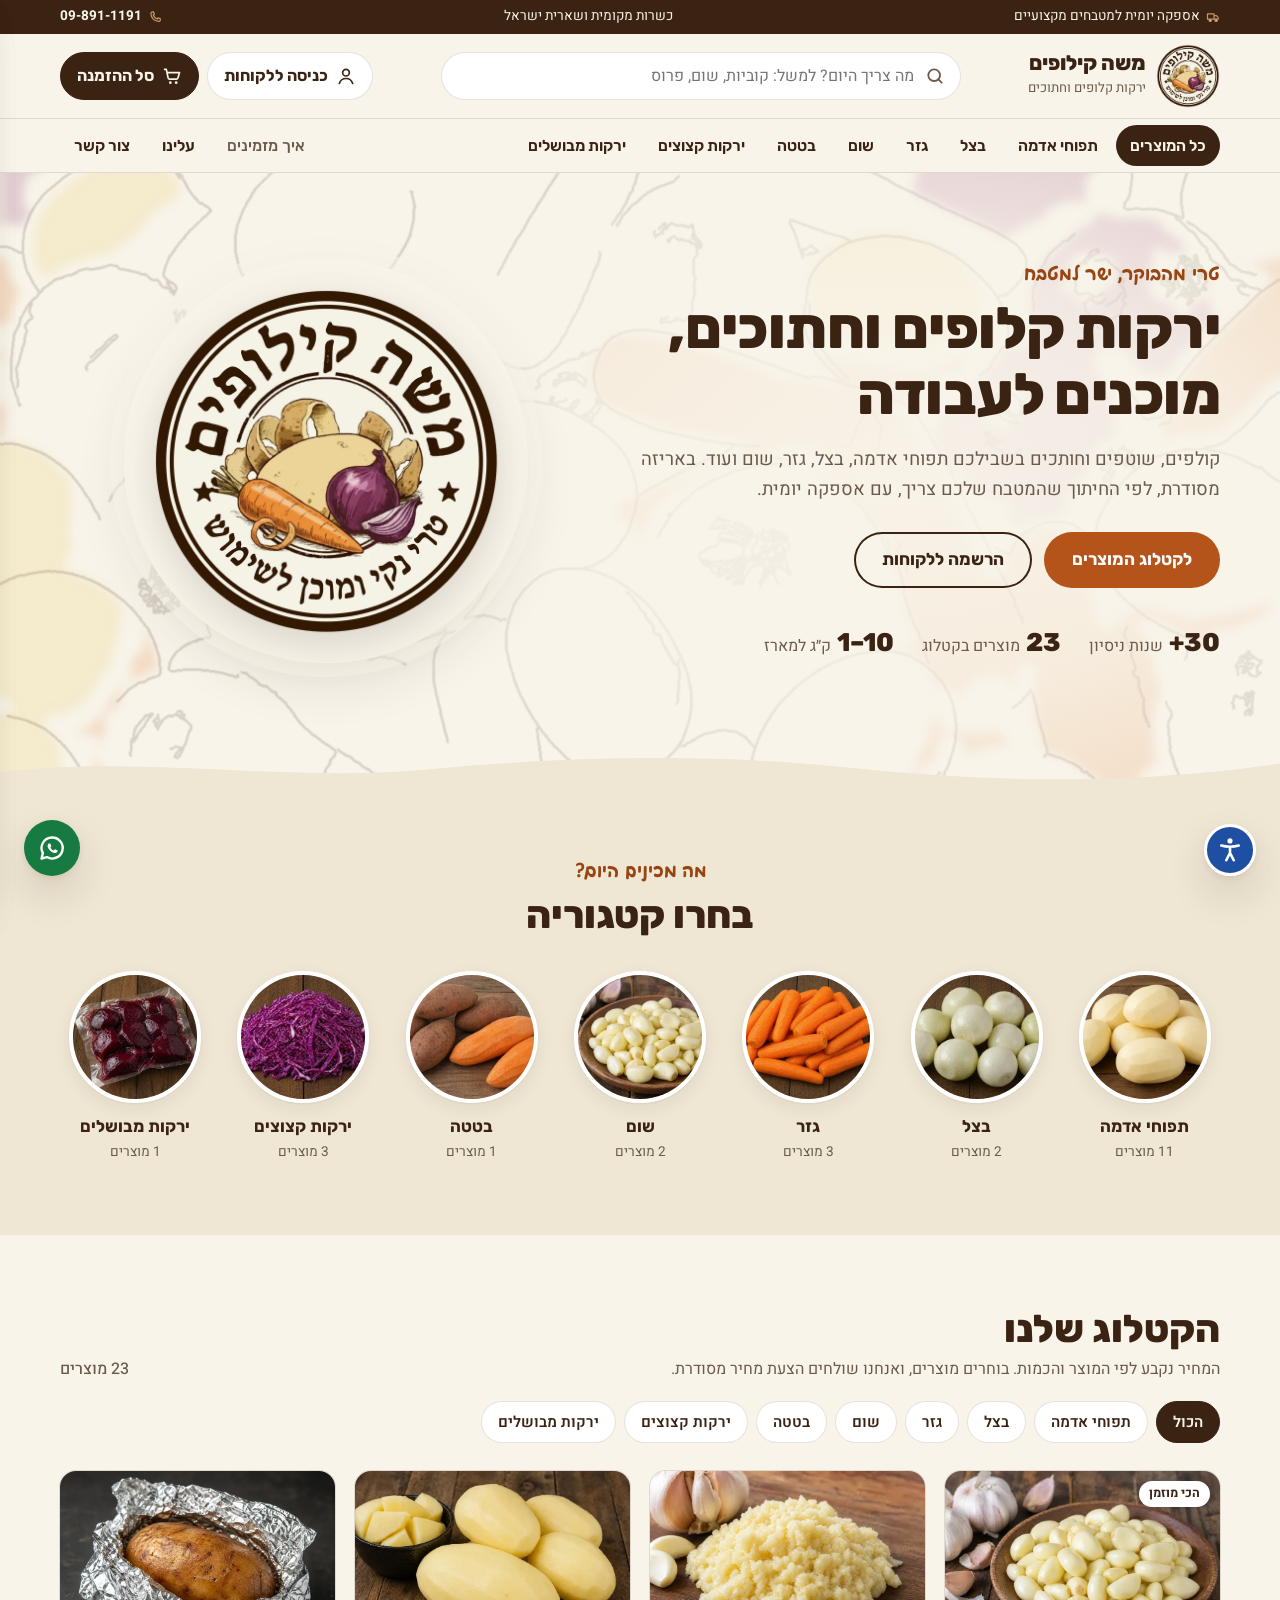
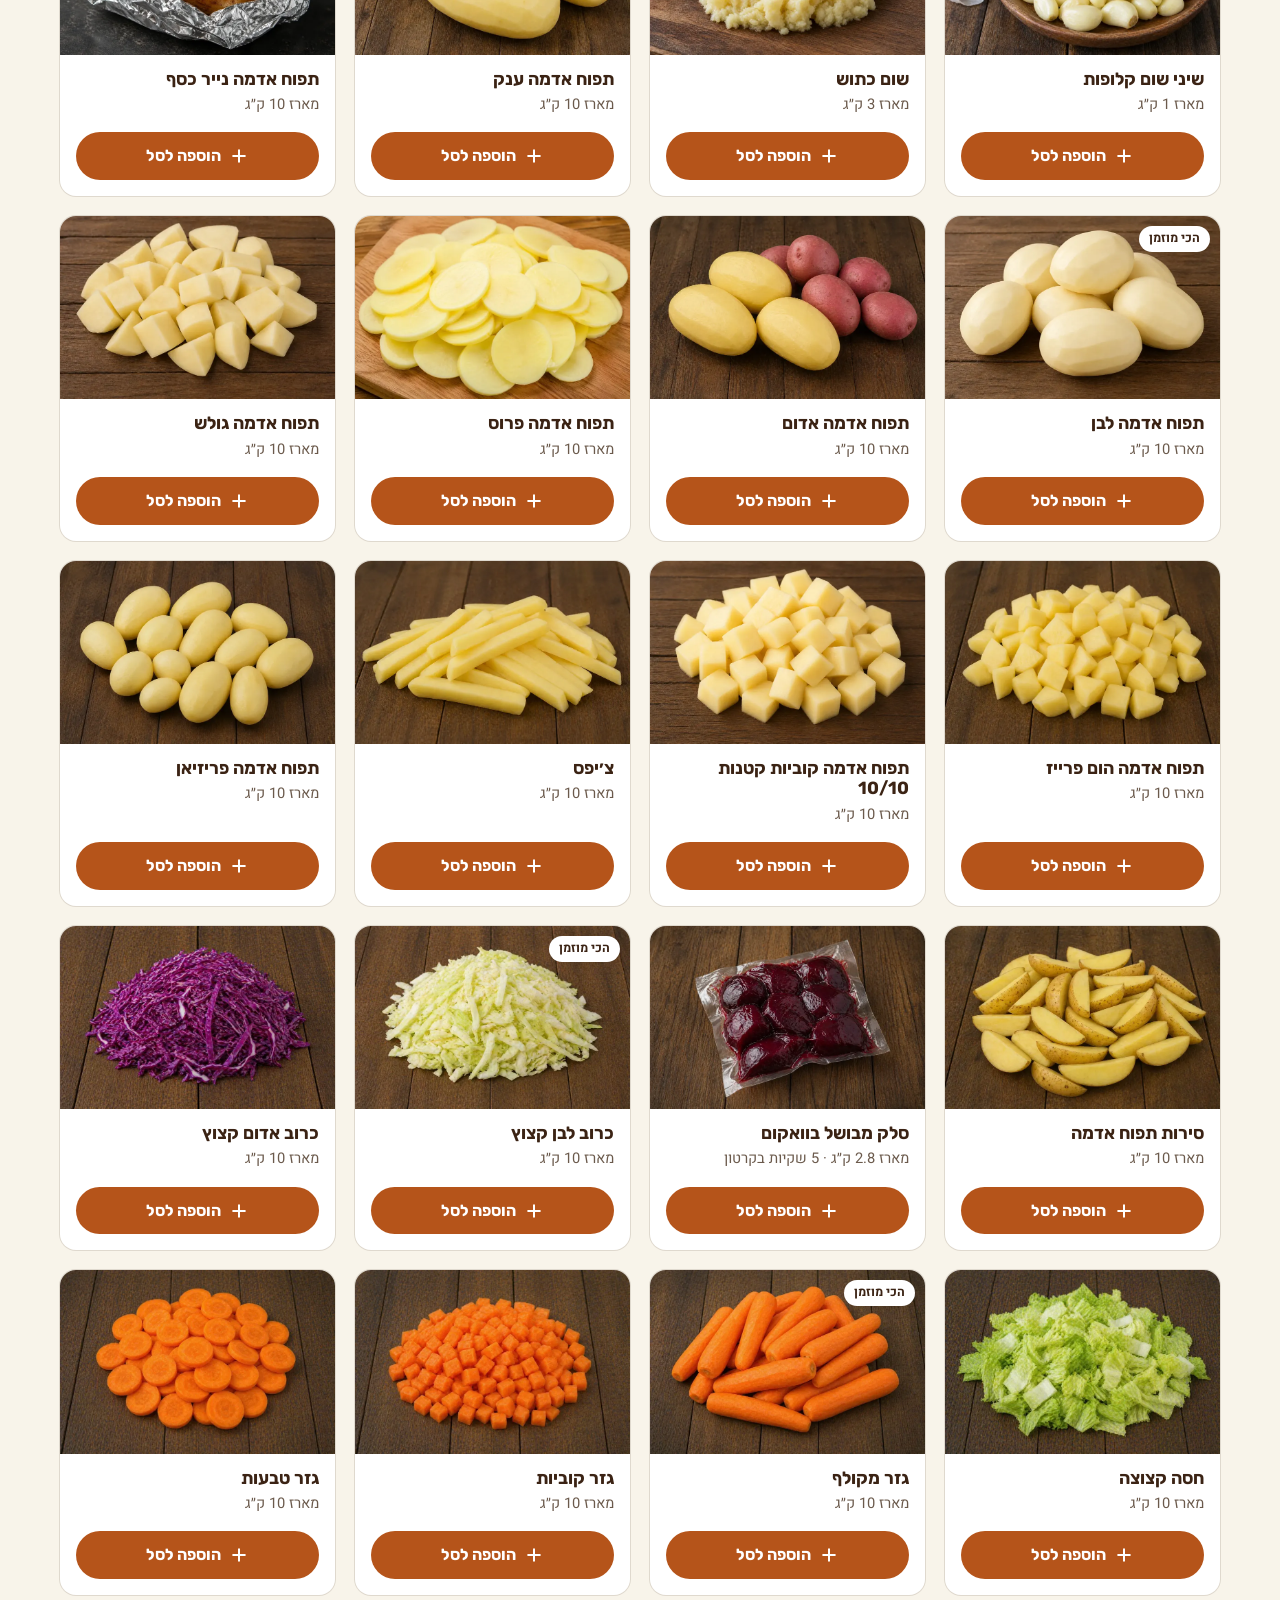
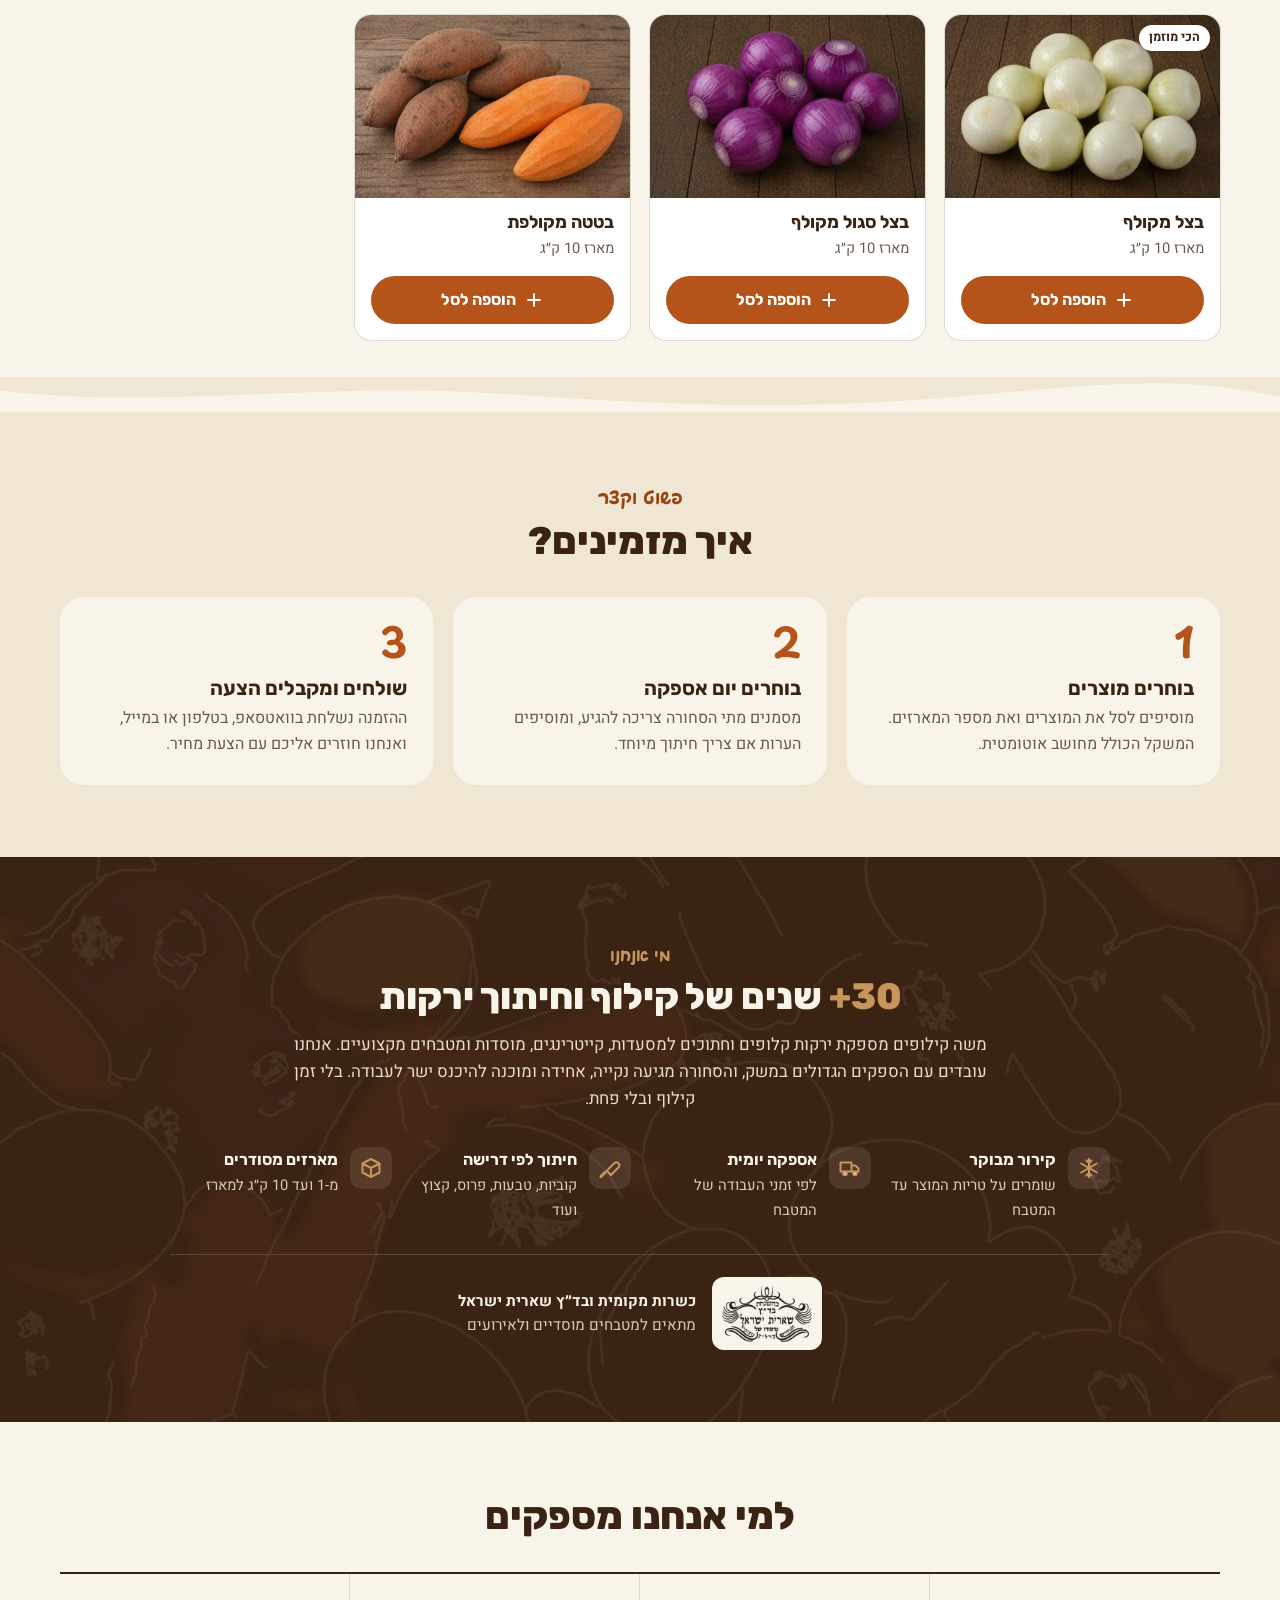
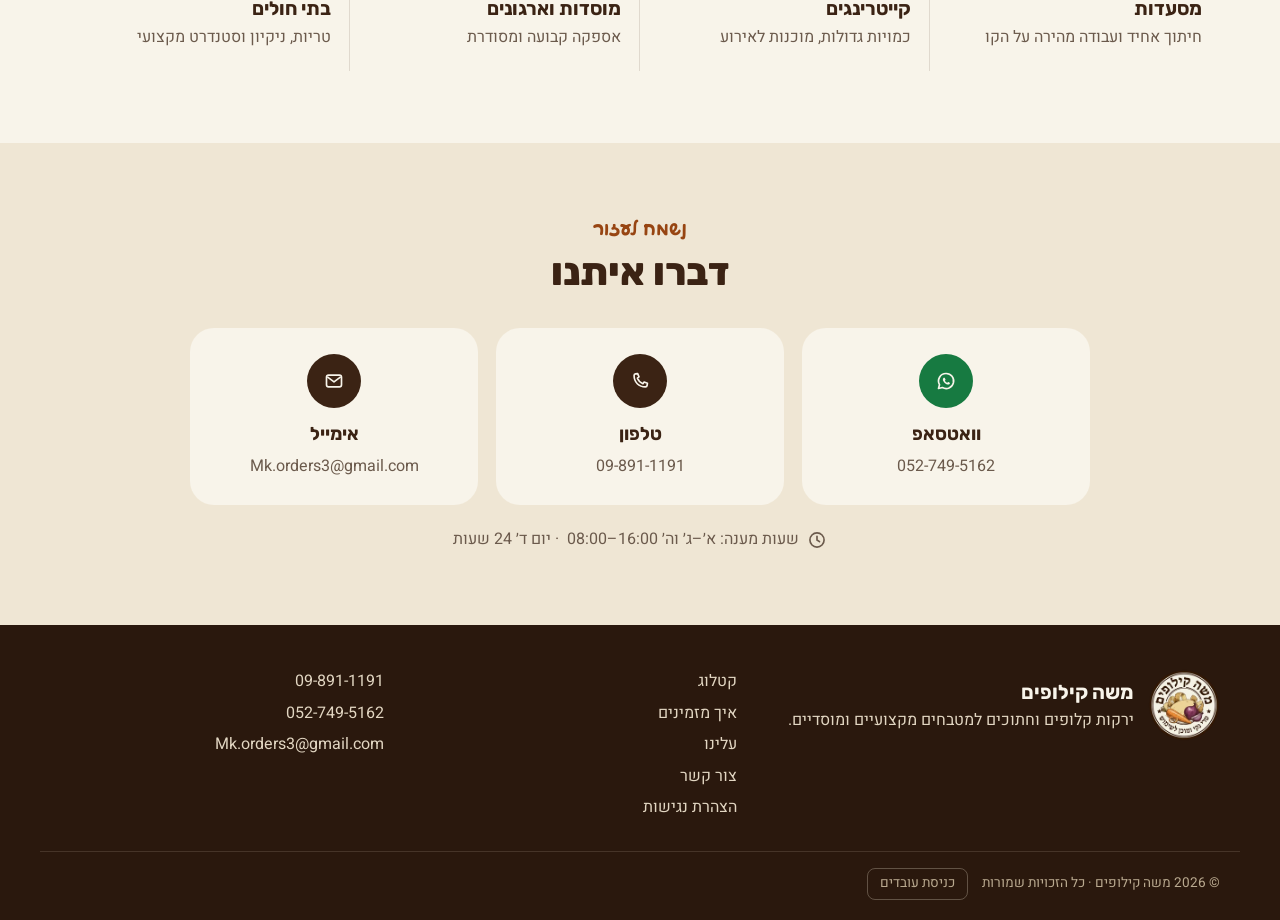
==== commit 56fa2cc9: "Admin: fixed navigation bar (back, home, orders, customers); site: staff login link in footer Co-Aut" ====
--- a/index.html
+++ b/index.html
@@ -277,7 +277,7 @@
       <a href="mailto:Mk.orders3@gmail.com">Mk.orders3@gmail.com</a>
     </div>
   </div>
-  <div class="container footer-bottom">© <span id="year">2026</span> משה קילופים · כל הזכויות שמורות</div>
+  <div class="container footer-bottom">© <span id="year">2026</span> משה קילופים · כל הזכויות שמורות<a class="staff-link" href="admin/" rel="nofollow">כניסת עובדים</a></div>
 </footer>
 
 <!-- ============ ניווט תחתון (מובייל) ============ -->
@@ -377,6 +377,7 @@
     <h2 id="successTitle"></h2>
     <p id="successMsg"></p>
     <p class="success-note" id="successNote"></p>
+    <a class="btn btn-wa btn-lg" id="successWa" href="#" hidden>מעבר לוואטסאפ עכשיו</a>
     <button type="button" class="btn btn-primary" data-close>תודה, חזרה לאתר</button>
   </div>
 </div>
@@ -402,6 +403,8 @@
 
 <div class="toast" id="toast" role="status" aria-live="polite"></div>
 
+<script src="https://cdn.jsdelivr.net/npm/@supabase/supabase-js@2.117.2/dist/umd/supabase.js" integrity="sha384-Rj26LVGvoeRVR6+mwQmFfcR3QOBEwT+ZmuCWpuiqeTzJpCs0ER4ITAWGb4Hiy3Ok" crossorigin="anonymous"></script>
+<script src="js/config.js"></script>
 <script src="js/products.js"></script>
 <script src="js/app.js"></script>
 <script src="js/a11y.js"></script>
--- a/css/style.css
+++ b/css/style.css
@@ -628,3 +628,14 @@
 @media (prefers-reduced-motion: reduce) {
   *, *::before, *::after { animation: none !important; transition: none !important; scroll-behavior: auto !important; }
 }
+
+.dates-note { margin: 8px 0 0; font-size: .9rem; color: var(--muted, #6b5a4c); }
+
+/* לקוח מוכר: שליחה ישירה למערכת + וואטסאפ לצידה */
+.send-main { display: grid; grid-template-columns: 1.5fr 1fr; gap: 10px; }
+.send-main .btn { padding-inline: 14px; }
+.send-hint { margin: -2px 0 0; font-size: .85rem; color: var(--muted); text-align: center; }
+
+/* כניסת עובדים (מודול הניהול) — קישור צנוע בתחתית */
+.staff-link { display: inline-block; margin-inline-start: 14px; color: #b9a98f; font-size: .85rem; text-decoration: none; border: 1px solid rgba(226, 214, 194, .3); border-radius: 8px; padding: 4px 12px; }
+.staff-link:hover, .staff-link:focus-visible { color: #fff; border-color: rgba(226, 214, 194, .7); }
